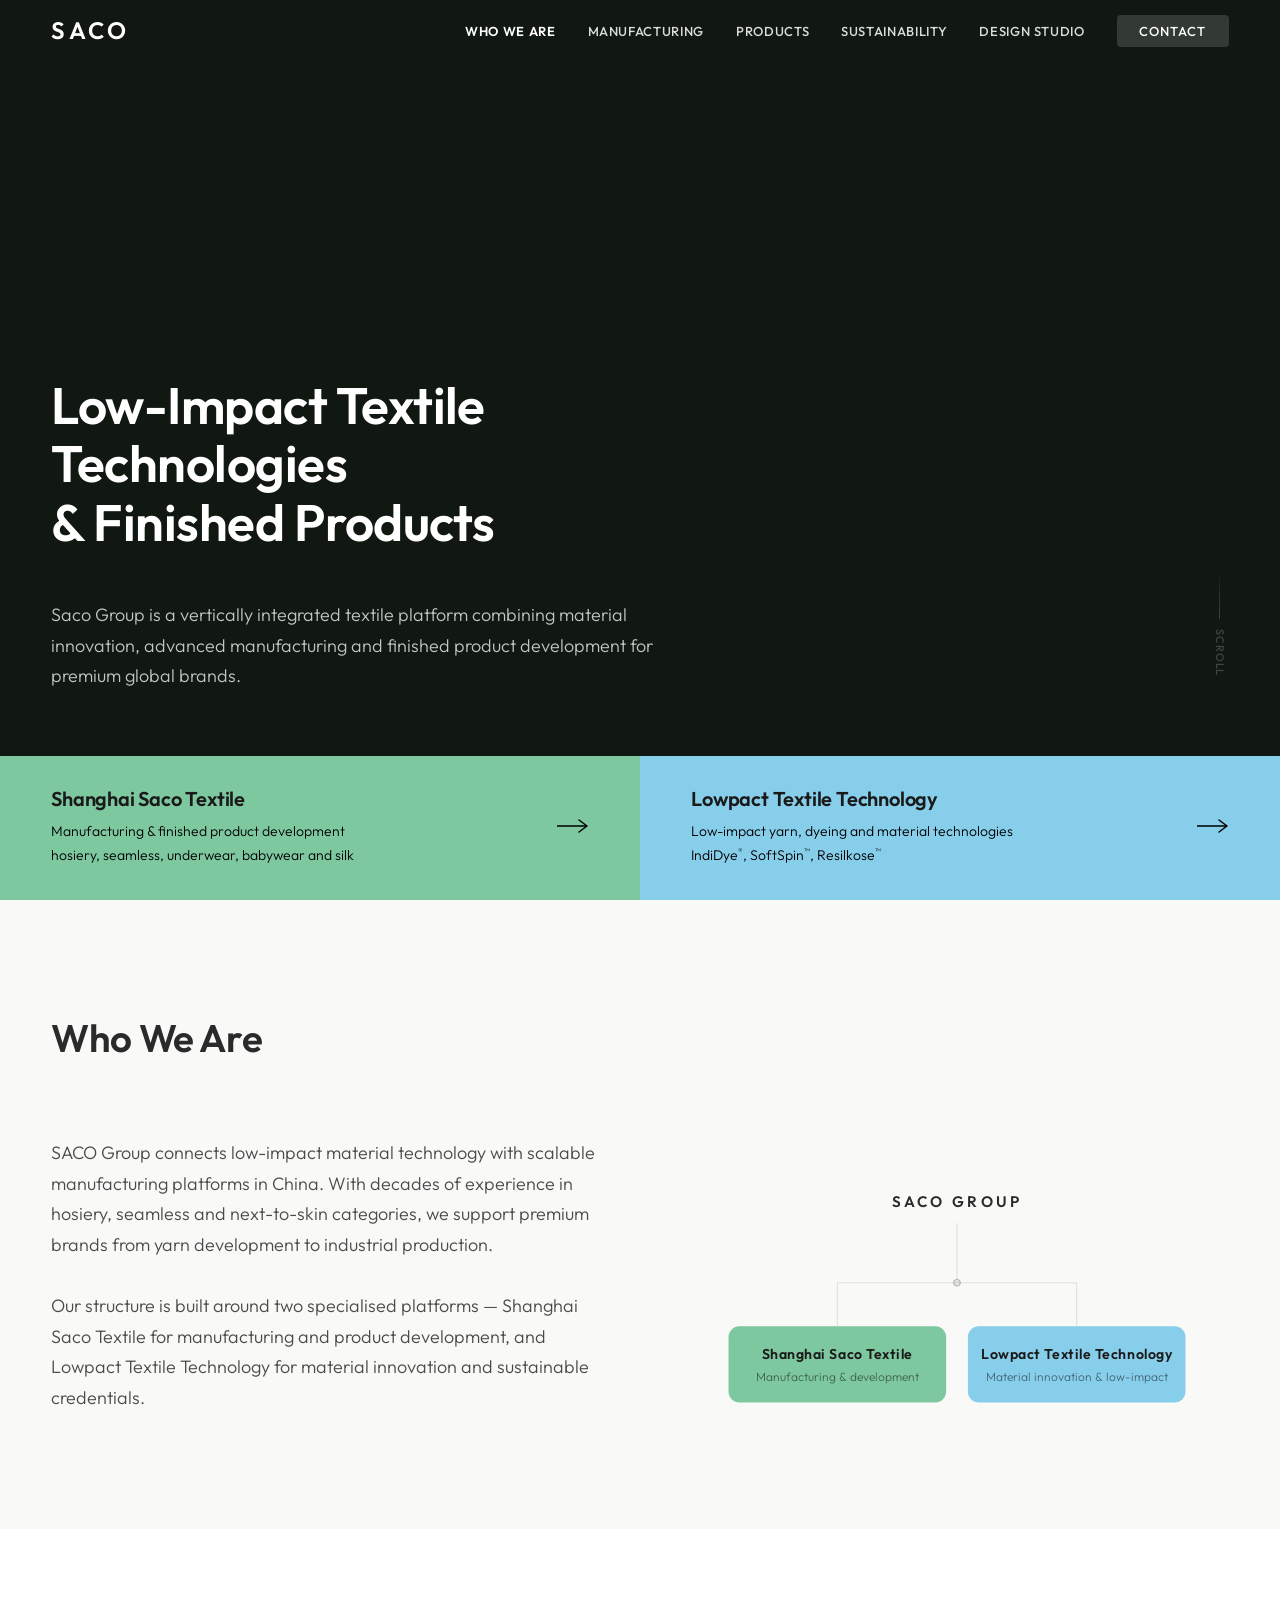
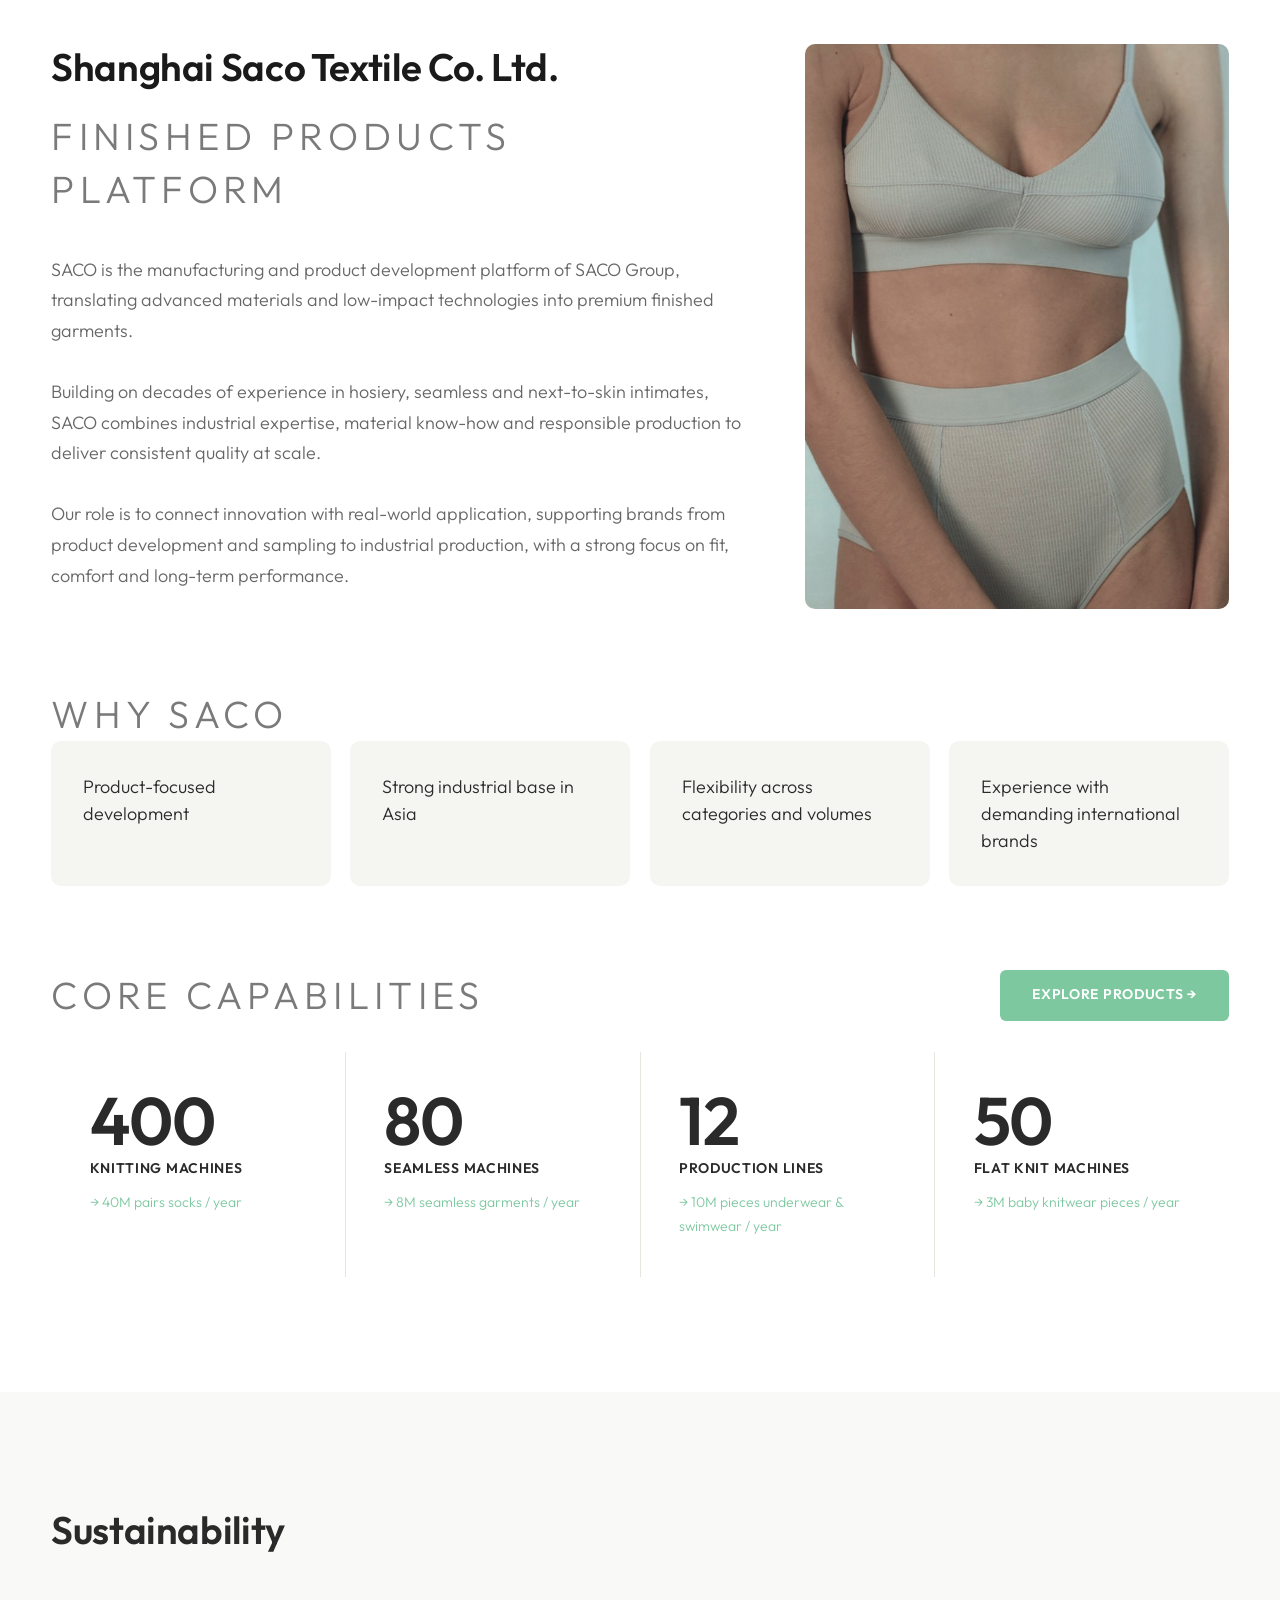
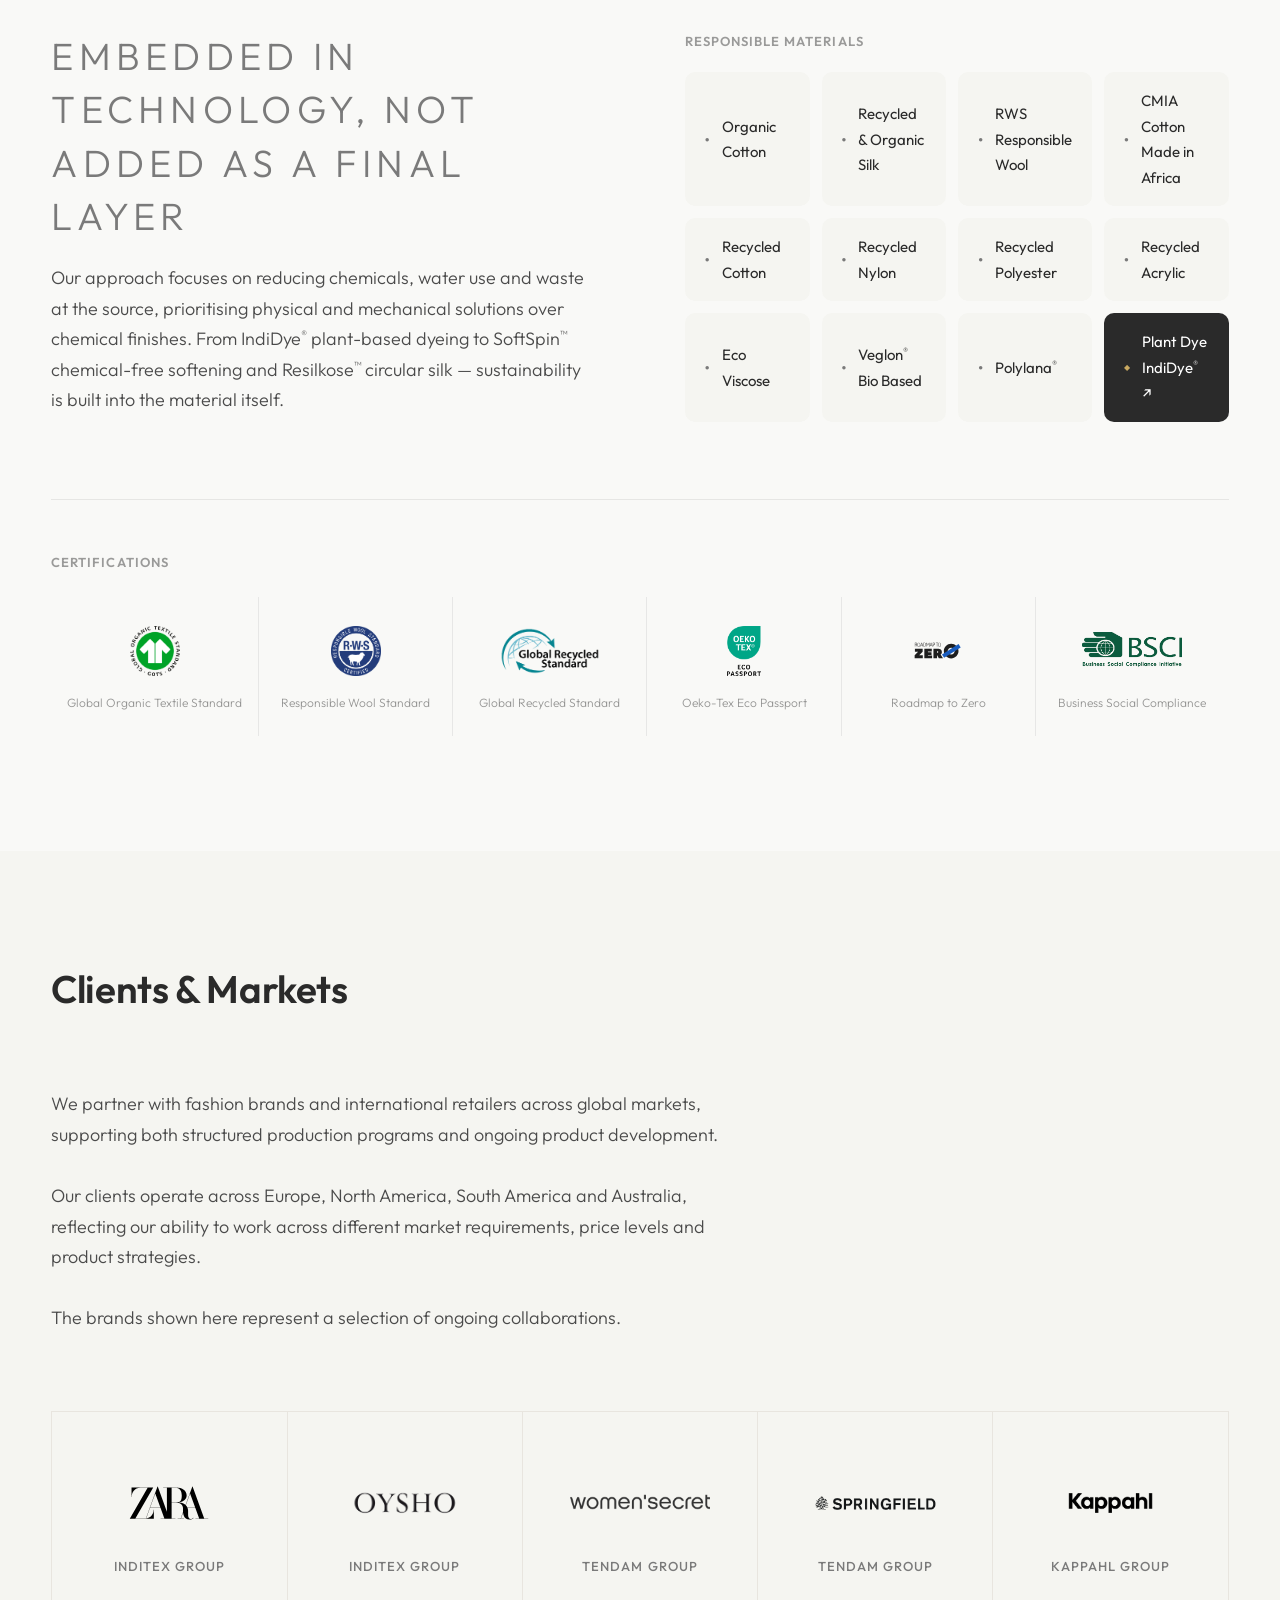
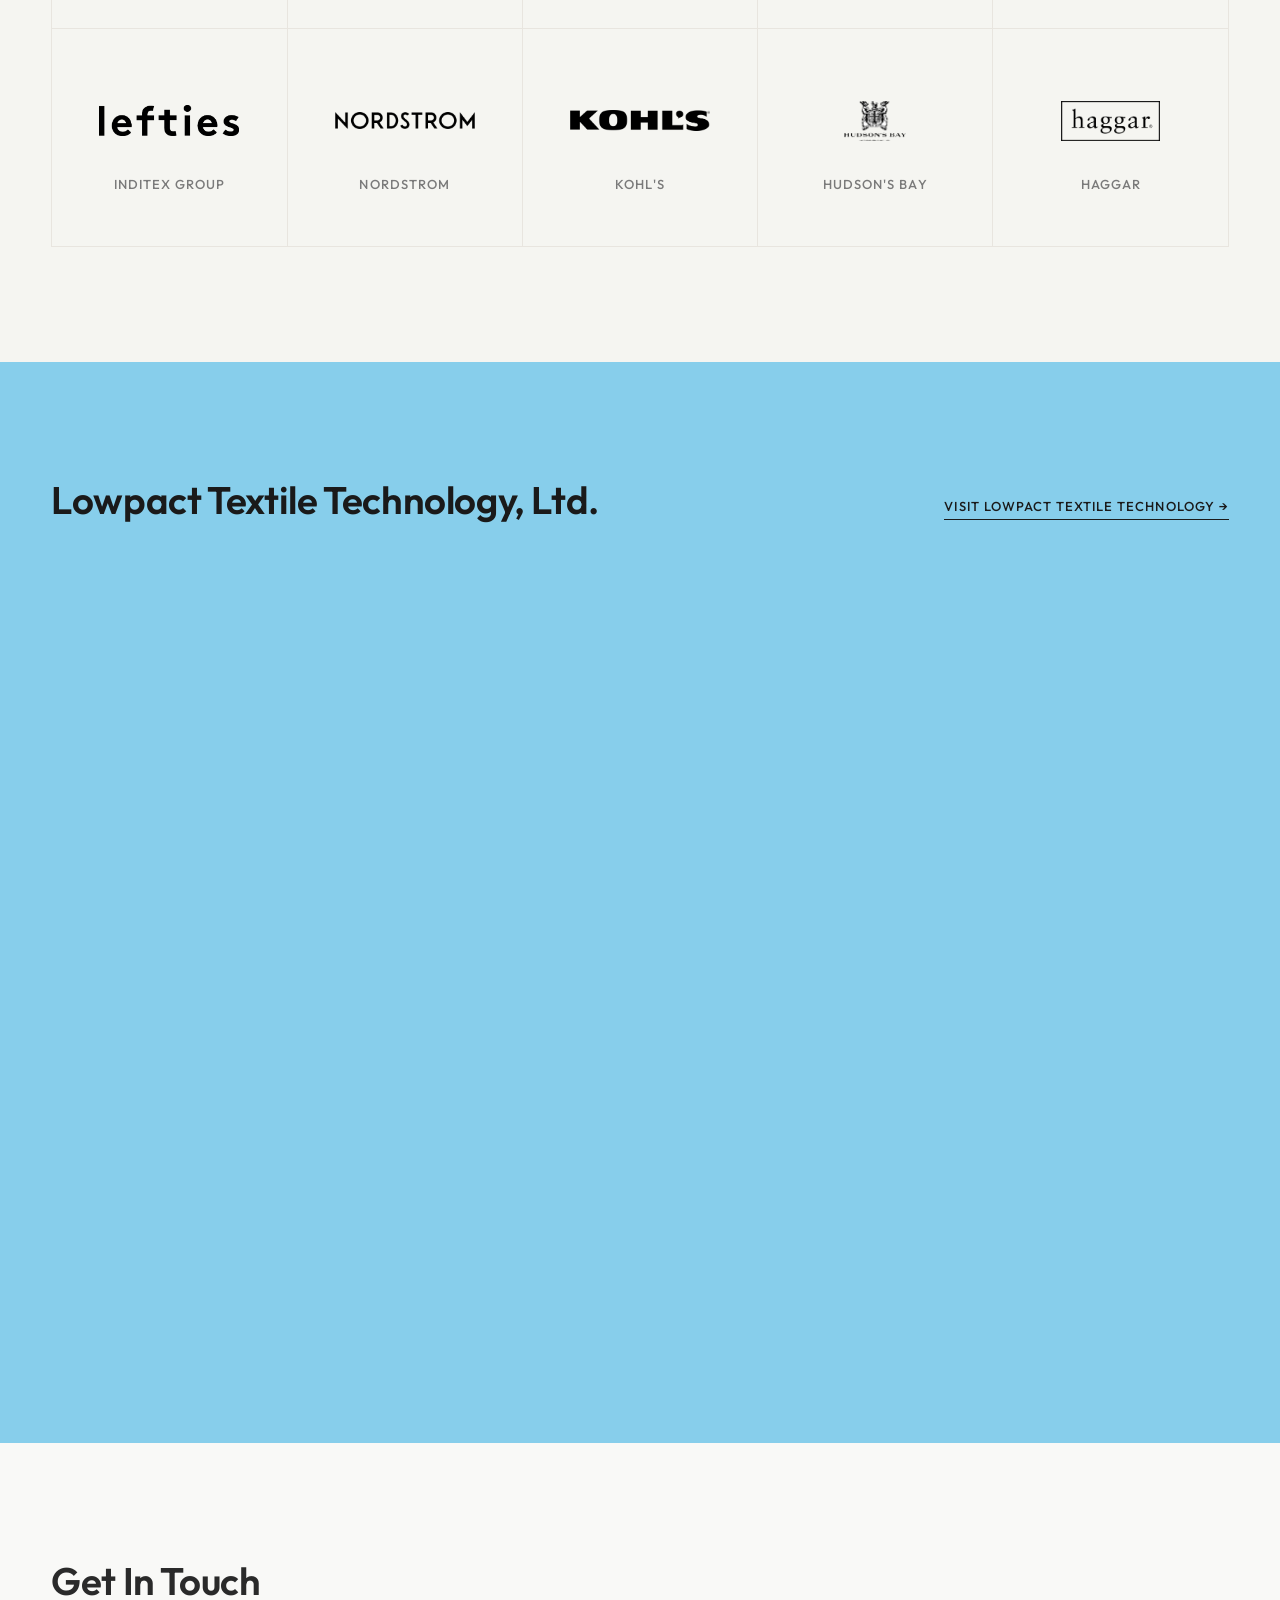
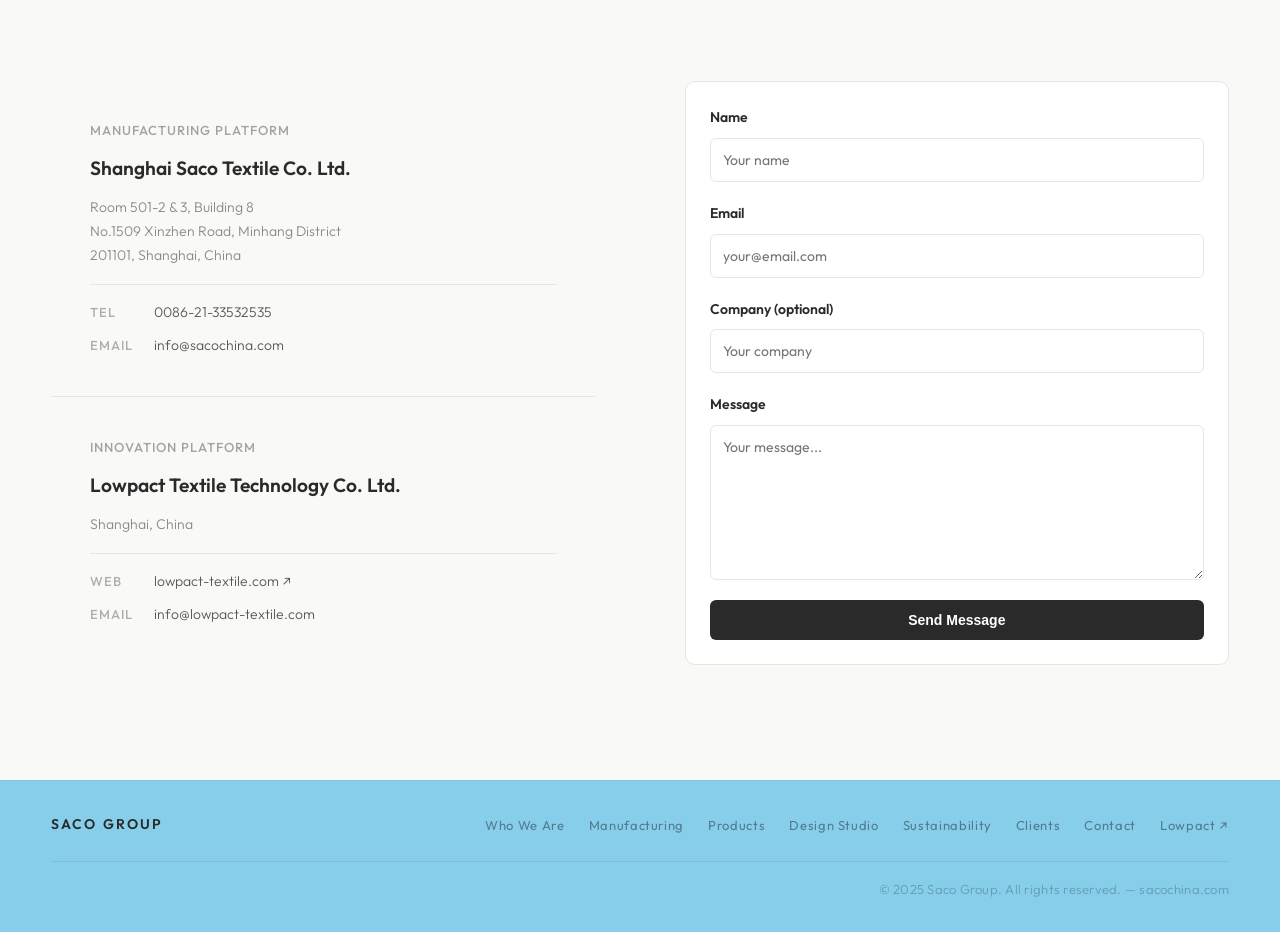
==== index.html @ 7b672ff6 "IndiDye card links to indidye.com Co-Authored-By: Claude Opus 4.6 (1M context) <noreply@anthropic.co" ====
<!DOCTYPE html>
<html lang="en">
<head>
  <meta charset="UTF-8">
  <meta name="viewport" content="width=device-width, initial-scale=1.0">
  <title>Saco Group — Low-Impact Textile Technologies &amp; Finished Products</title>
  <meta name="description" content="Saco Group is a vertically integrated textile manufacturer in China specialising in sustainable hosiery, seamless, underwear, silk and babywear for premium global brands.">
  <meta name="robots" content="index, follow">
  <meta name="keywords" content="sustainable textiles, hosiery manufacturer China, seamless garments, IndiDye, SoftSpin, Resilkose, low-impact textiles, vertically integrated textile">

  <!-- Open Graph -->
  <meta property="og:title" content="Saco Group — Low-Impact Textile Technologies &amp; Finished Products">
  <meta property="og:description" content="Vertically integrated textile platform combining material innovation, advanced manufacturing and finished product development.">
  <meta property="og:type" content="website">
  <meta property="og:url" content="https://sacochina.com">

  <!-- Google Fonts: Outfit -->
  <link rel="preconnect" href="https://fonts.googleapis.com">
  <link rel="preconnect" href="https://fonts.gstatic.com" crossorigin>
  <link href="https://fonts.googleapis.com/css2?family=Outfit:wght@200;300;400;500;600;700&display=swap" rel="stylesheet">

  <link rel="stylesheet" href="style.css">

  <!-- Schema.org JSON-LD -->
  <script type="application/ld+json">
  {
    "@context": "https://schema.org",
    "@type": "Organization",
    "name": "Saco Group",
    "legalName": "Shanghai Saco Textile Co. Ltd.",
    "alternateName": ["Saco China", "Lowpact Textile Technology"],
    "url": "https://sacochina.com",
    "description": "Saco Group is a vertically integrated textile platform combining material innovation, advanced manufacturing and finished product development.",
    "foundingLocation": { "@type": "Place", "name": "Shanghai, China" },
    "address": {
      "@type": "PostalAddress",
      "streetAddress": "Room 501-2 & 3, Building 8, No.1509 Xinzhen Road, Minhang District",
      "addressLocality": "Shanghai",
      "postalCode": "201101",
      "addressCountry": "CN"
    },
    "contactPoint": {
      "@type": "ContactPoint",
      "telephone": "+86-21-33532535",
      "email": "info@sacochina.com",
      "contactType": "Business Inquiries",
      "availableLanguage": ["English", "Chinese"]
    },
    "sameAs": ["https://lowpact-textile.com"]
  }
  </script>
</head>
<body>

  <!-- ===== NAVIGATION ===== -->
  <nav class="nav" id="nav">
    <div class="nav__inner">
      <a href="#home" class="nav__logo">SACO</a>


      <ul class="nav__links" id="navLinks">
        <li><a href="#about"          class="nav__link">Who We Are</a></li>
        <li><a href="manufacturing.html" class="nav__link">Manufacturing</a></li>
        <li><a href="products.html"    class="nav__link">Products</a></li>
        <li><a href="#sustainability" class="nav__link">Sustainability</a></li>
        <li><a href="studio.html"     class="nav__link">Design Studio</a></li>
        <li><a href="#contact"        class="nav__link nav__link--cta">Contact</a></li>
      </ul>
    </div>
  </nav>

  <main>

    <!-- ===== HERO — #0a0a0a ===== -->
    <section class="hero s-dark" id="home">
      <div class="hero__video-wrap">
        <video class="hero__video" autoplay muted loop playsinline>
          <source src="Use_the_uploaded_image_as_the__Kling_30__32957.mp4" type="video/mp4">
        </video>
      </div>

      <div class="hero__inner">
<h1 class="hero__headline reveal reveal--delay-1">
          Low-Impact Textile Technologies<br>&amp; Finished Products
        </h1>
        <p class="hero__sub reveal reveal--delay-2">
          Saco Group is a vertically integrated textile platform combining
          material innovation, advanced manufacturing and finished product
          development for premium global brands.
        </p>
      </div>


      <!-- Platform gateway cards -->
      <div class="hero__cards reveal reveal--delay-4">
        <a href="#saco" class="hero__card hero__card--saco">
          <div class="hc__text">
            <span class="hc__name">Shanghai Saco Textile</span>
            <span class="hc__desc">Manufacturing &amp; finished product development<br>hosiery, seamless, underwear, babywear and silk</span>
          </div>
          <span class="hc__arrow">
            <svg width="32" height="16" viewBox="0 0 32 16" fill="none" aria-hidden="true"><path d="M0 8h28M22 2l8 6-8 6" stroke="#000000" stroke-width="1.5" stroke-linecap="round" stroke-linejoin="round"/></svg>
          </span>
        </a>
        <a href="#lowpact" class="hero__card hero__card--lowpact">
          <div class="hc__text">
            <span class="hc__name">Lowpact Textile Technology</span>
            <span class="hc__desc">Low-impact yarn, dyeing and material technologies<br>IndiDye<sup>®</sup>, SoftSpin<sup>™</sup>, Resilkose<sup>™</sup></span>
          </div>
          <span class="hc__arrow">
            <svg width="32" height="16" viewBox="0 0 32 16" fill="none" aria-hidden="true"><path d="M0 8h28M22 2l8 6-8 6" stroke="#000000" stroke-width="1.5" stroke-linecap="round" stroke-linejoin="round"/></svg>
          </span>
        </a>
      </div>

      <div class="hero__scroll" aria-hidden="true">
        <span class="hero__scroll-line"></span>
        <span class="hero__scroll-text">Scroll</span>
      </div>
    </section>


    <!-- ===== 01 — WHO WE ARE — #ffffff ===== -->
    <section class="section s-about s-light" id="about">
      <div class="container">
        <div class="about-grid">

          <!-- Left: text -->
          <div class="reveal">
            <div class="s-header">
              <h2 class="s-title">Who We Are</h2>
            </div>
            <p class="about-body">
              SACO Group connects low-impact material technology with scalable manufacturing platforms in China. With decades of experience in hosiery, seamless and next-to-skin categories, we support premium brands from yarn development to industrial production.
            </p>
            <br>
            <p class="about-body">
              Our structure is built around two specialised platforms — Shanghai Saco Textile for manufacturing and product development, and Lowpact Textile Technology for material innovation and sustainable credentials.
            </p>
          </div>

          <!-- Right: SVG diagram -->
          <div class="about-diagram" id="org-diagram">
            <svg viewBox="0 0 500 220" xmlns="http://www.w3.org/2000/svg" class="group-svg" aria-label="Saco Group structure diagram">

              <!-- SACO GROUP label -->
              <text x="250" y="30" text-anchor="middle" font-family="Outfit, sans-serif" font-size="14" font-weight="600" letter-spacing="3" fill="#2A2A2A" class="dia-el dia-step-1">SACO GROUP</text>

              <!-- Vertical line -->
              <line x1="250" y1="45" x2="250" y2="100" stroke="#2A2A2A" stroke-opacity="0.12" stroke-width="1" class="dia-line dia-vline dia-step-2"/>

              <!-- Junction dot -->
              <circle cx="250" cy="100" r="3" fill="#E8E5DF" stroke="#2A2A2A" stroke-opacity="0.2" stroke-width="1" class="dia-el dia-step-3"/>

              <!-- Horizontal line -->
              <line x1="140" y1="100" x2="360" y2="100" stroke="#2A2A2A" stroke-opacity="0.12" stroke-width="1" class="dia-line dia-hline dia-step-3"/>

              <!-- Left drop -->
              <line x1="140" y1="100" x2="140" y2="140" stroke="#2A2A2A" stroke-opacity="0.12" stroke-width="1" class="dia-line dia-vline dia-step-4"/>
              <!-- Right drop -->
              <line x1="360" y1="100" x2="360" y2="140" stroke="#2A2A2A" stroke-opacity="0.12" stroke-width="1" class="dia-line dia-vline dia-step-4"/>

              <!-- Shanghai Saco — LEFT, green -->
              <rect x="40" y="140" width="200" height="70" rx="10" fill="#7EC8A0" class="dia-el dia-step-5"/>
              <text x="140" y="170" text-anchor="middle" font-family="Outfit, sans-serif" font-size="13" font-weight="600" letter-spacing="0.5" fill="#1a1a1a" class="dia-el dia-step-5">Shanghai Saco Textile</text>
              <text x="140" y="190" text-anchor="middle" font-family="Outfit, sans-serif" font-size="11" font-weight="300" fill="rgba(0,0,0,0.5)" class="dia-el dia-step-5">Manufacturing &amp; development</text>

              <!-- Lowpact — RIGHT, blue -->
              <rect x="260" y="140" width="200" height="70" rx="10" fill="#87CEEB" class="dia-el dia-step-5"/>
              <text x="360" y="170" text-anchor="middle" font-family="Outfit, sans-serif" font-size="13" font-weight="600" letter-spacing="0.5" fill="#1a1a1a" class="dia-el dia-step-5">Lowpact Textile Technology</text>
              <text x="360" y="190" text-anchor="middle" font-family="Outfit, sans-serif" font-size="11" font-weight="300" fill="rgba(0,0,0,0.5)" class="dia-el dia-step-5">Material innovation &amp; low-impact</text>

              <!-- Pulse -->
              <circle cx="250" cy="100" r="3" fill="none" stroke="#2A2A2A" stroke-opacity="0.1" stroke-width="1" class="dia-pulse dia-step-6"/>
            </svg>
          </div>

        </div>
      </div>
    </section>


    <!-- ===== 02 — SHANGHAI SACO TEXTILE ===== -->
    <section class="section s-saco s-light" id="saco">
      <div class="container">

        <div class="platform-intro-grid reveal">
          <div class="platform-intro">
            <h2 class="s-title" style="margin-bottom: 0.5rem;">Shanghai Saco Textile Co. Ltd.</h2>
            <p class="s-subtitle" style="margin-bottom: clamp(1.5rem, 3vw, 2.5rem);">Finished Products Platform</p>
            <p>SACO is the manufacturing and product development platform of SACO Group, translating advanced materials and low-impact technologies into premium finished garments.</p>
            <br>
            <p>Building on decades of experience in hosiery, seamless and next-to-skin intimates, SACO combines industrial expertise, material know-how and responsible production to deliver consistent quality at scale.</p>
            <br>
            <p>Our role is to connect innovation with real-world application, supporting brands from product development and sampling to industrial production, with a strong focus on fit, comfort and long-term performance.</p>
          </div>
          <div class="platform-intro__img">
            <img src="images/swimwear/imagen-lenceria.jpg?v=2" alt="Finished products — lingerie" loading="lazy">
          </div>
        </div>

        <h3 class="s-subtitle reveal reveal--delay-2">Why Saco</h3>
        <div class="why-banner reveal reveal--delay-2">
          <span class="why-banner__item">Product-focused development</span>
          <span class="why-banner__item">Strong industrial base in Asia</span>
          <span class="why-banner__item">Flexibility across categories and volumes</span>
          <span class="why-banner__item">Experience with demanding international brands</span>
        </div>

        <div class="capabilities reveal">
          <div class="capabilities__header">
            <h3 class="capabilities__heading">Core Capabilities</h3>
            <a href="products.html" class="capabilities__btn">Explore Products →</a>
          </div>
        </div>

        <div class="saco-stats reveal">
          <div class="saco-stat">
            <span class="saco-stat__n">400</span>
            <span class="saco-stat__label">Knitting Machines</span>
            <span class="saco-stat__sub">→ 40M pairs socks / year</span>
          </div>
          <div class="saco-stat">
            <span class="saco-stat__n">80</span>
            <span class="saco-stat__label">Seamless Machines</span>
            <span class="saco-stat__sub">→ 8M seamless garments / year</span>
          </div>
          <div class="saco-stat">
            <span class="saco-stat__n">12</span>
            <span class="saco-stat__label">Production Lines</span>
            <span class="saco-stat__sub">→ 10M pieces underwear &amp; swimwear / year</span>
          </div>
          <div class="saco-stat">
            <span class="saco-stat__n">50</span>
            <span class="saco-stat__label">Flat Knit Machines</span>
            <span class="saco-stat__sub">→ 3M baby knitwear pieces / year</span>
          </div>
        </div>

      </div>
    </section>


    <!-- ===== 05 — SUSTAINABILITY — #3d6b3d ===== -->
    <section class="section s-sustain s-light" id="sustainability">
      <div class="container">

        <div class="s-header reveal">
          <h2 class="s-title">Sustainability</h2>
        </div>

        <div class="sustain-grid">
          <div class="reveal reveal--delay-1">
            <p class="sustain-lead">
              Embedded in technology, not added as a final layer
            </p>
            <p class="sustain-body">
              Our approach focuses on reducing chemicals, water use and waste at the source, prioritising physical and mechanical solutions over chemical finishes. From IndiDye<sup>®</sup> plant-based dyeing to SoftSpin<sup>™</sup> chemical-free softening and Resilkose<sup>™</sup> circular silk — sustainability is built into the material itself.
            </p>
          </div>

          <div>
            <div class="sustain-materials__title reveal reveal--delay-2">Responsible Materials</div>
            <div class="mat-grid" id="mat-grid">
              <div class="mat-card"><span class="mat-card__icon">●</span><span class="mat-card__name">Organic Cotton</span></div>
              <div class="mat-card"><span class="mat-card__icon">●</span><span class="mat-card__name">Recycled &amp; Organic Silk</span></div>
              <div class="mat-card"><span class="mat-card__icon">●</span><span class="mat-card__name">RWS Responsible Wool</span></div>
              <div class="mat-card"><span class="mat-card__icon">●</span><span class="mat-card__name">CMIA Cotton Made in Africa</span></div>
              <div class="mat-card"><span class="mat-card__icon">●</span><span class="mat-card__name">Recycled Cotton</span></div>
              <div class="mat-card"><span class="mat-card__icon">●</span><span class="mat-card__name">Recycled Nylon</span></div>
              <div class="mat-card"><span class="mat-card__icon">●</span><span class="mat-card__name">Recycled Polyester</span></div>
              <div class="mat-card"><span class="mat-card__icon">●</span><span class="mat-card__name">Recycled Acrylic</span></div>
              <div class="mat-card"><span class="mat-card__icon">●</span><span class="mat-card__name">Eco Viscose</span></div>
              <div class="mat-card"><span class="mat-card__icon">●</span><span class="mat-card__name">Veglon<sup>®</sup> Bio Based</span></div>
              <div class="mat-card"><span class="mat-card__icon">●</span><span class="mat-card__name">Polylana<sup>®</sup></span></div>
              <a href="https://www.indidye.com/" target="_blank" rel="noopener noreferrer" class="mat-card mat-card--highlight"><span class="mat-card__icon">◆</span><span class="mat-card__name">Plant Dye IndiDye<sup>®</sup> ↗</span></a>
            </div>
          </div>
        </div>

        <div class="certs-block reveal">
          <p class="certs-block__label">Certifications</p>
          <div class="certs-grid">
            <div class="cert-item">
              <img src="images/logos/gots-vector-logo.png" alt="GOTS" class="cert-item__logo">
              <div class="cert-item__name">Global Organic Textile Standard</div>
            </div>
            <div class="cert-item">
              <img src="images/logos/responsible-wool-standard-rws-logo-vector.png" alt="RWS" class="cert-item__logo">
              <div class="cert-item__name">Responsible Wool Standard</div>
            </div>
            <div class="cert-item">
              <img src="images/logos/grs-logo.png" alt="GRS" class="cert-item__logo">
              <div class="cert-item__name">Global Recycled Standard</div>
            </div>
            <div class="cert-item">
              <img src="images/logos/oeko-tex-logo-passport.png" alt="Oeko-Tex" class="cert-item__logo">
              <div class="cert-item__name">Oeko-Tex Eco Passport</div>
            </div>
            <div class="cert-item">
              <img src="images/logos/roadmap-to-zero-logo-vector.svg" alt="Roadmap to Zero" class="cert-item__logo">
              <div class="cert-item__name">Roadmap to Zero</div>
            </div>
            <div class="cert-item">
              <img src="images/logos/BSCI.png" alt="BSCI" class="cert-item__logo">
              <div class="cert-item__name">Business Social Compliance</div>
            </div>
          </div>
        </div>

      </div>
    </section>




    <!-- ===== 07 — CLIENTS & MARKETS — #ffffff ===== -->
    <section class="section s-clients s-light" id="clients">
      <div class="container">

        <div class="s-header reveal">
          <h2 class="s-title">Clients &amp; Markets</h2>
        </div>

        <div class="clients-intro reveal reveal--delay-1">
          <p>We partner with fashion brands and international retailers across global markets, supporting both structured production programs and ongoing product development.</p>
          <br>
          <p>Our clients operate across Europe, North America, South America and Australia, reflecting our ability to work across different market requirements, price levels and product strategies.</p>
          <br>
          <p>The brands shown here represent a selection of ongoing collaborations.</p>
        </div>

        <div class="clients-grid reveal reveal--delay-2">
          <div class="client-logo-item">
            <img src="images/logos/Zara_(retailer)-Logo.wine.svg" alt="Zara" class="client-logo-img" style="max-height: 68px;">
            <span class="client-logo-group">Inditex Group</span>
          </div>
          <div class="client-logo-item">
            <img src="images/logos/oysho-logo.png" alt="Oysho" class="client-logo-img" style="max-height: 28px;">
            <span class="client-logo-group">Inditex Group</span>
          </div>
          <div class="client-logo-item">
            <img src="images/logos/women-secret-logo.png" alt="Women's Secret" class="client-logo-img">
            <span class="client-logo-group">Tendam Group</span>
          </div>
          <div class="client-logo-item">
            <img src="images/logos/springfield-logo.png" alt="Springfield" class="client-logo-img">
            <span class="client-logo-group">Tendam Group</span>
          </div>
          <div class="client-logo-item">
            <img src="images/logos/Kappahl-Logo.png" alt="Kappahl" class="client-logo-img" style="max-height: 48px;">
            <span class="client-logo-group">Kappahl Group</span>
          </div>
          <div class="client-logo-item">
            <img src="images/logos/lefties-logo.png" alt="Lefties" class="client-logo-img">
            <span class="client-logo-group">Inditex Group</span>
          </div>
          <div class="client-logo-item">
            <img src="images/logos/nordstrom-logo.png" alt="Nordstrom" class="client-logo-img">
            <span class="client-logo-group">Nordstrom</span>
          </div>
          <div class="client-logo-item">
            <img src="images/logos/kohls-logo.png" alt="Kohl's" class="client-logo-img">
            <span class="client-logo-group">Kohl's</span>
          </div>
          <div class="client-logo-item">
            <img src="images/logos/hudsons-bay-seeklogo.png" alt="Hudson's Bay" class="client-logo-img">
            <span class="client-logo-group">Hudson's Bay</span>
          </div>
          <div class="client-logo-item">
            <img src="images/logos/haggar-seeklogo.png" alt="Haggar" class="client-logo-img">
            <span class="client-logo-group">Haggar</span>
          </div>
        </div>

      </div>
    </section>


    <!-- ===== LOWPACT TEXTILE TECHNOLOGY ===== -->
    <section class="section s-lowpact s-dark" id="lowpact">
      <div class="container">

        <div class="s-header s-header--with-link reveal">
          <div class="s-header__left">
            <h2 class="s-title">Lowpact Textile Technology, Ltd.</h2>
          </div>
          <a href="https://lowpact-textile.com" target="_blank" rel="noopener noreferrer" class="editorial-link">Visit Lowpact Textile Technology →</a>
        </div>

        <p class="platform-intro reveal reveal--delay-1">
          The innovation engine of Saco Group. Lowpact Textile Technology develops low-impact yarn, dyeing and material technologies that underpin our sustainable credentials — and those of the premium brands we supply.
        </p>

        <div class="tech-cards reveal reveal--delay-2">
          <div class="tech-card">
            <h3 class="tech-card__name">IndiDye<sup>®</sup></h3>
            <p class="tech-card__desc">High-performance natural plant dyes with low environmental impact. A closed-loop dyeing process that eliminates synthetic colorants without compromising colour fastness or vibrancy.</p>
          </div>
          <div class="tech-card">
            <h3 class="tech-card__name">SoftSpin<sup>™</sup></h3>
            <p class="tech-card__desc">Patented spinning technology delivering premium softness without chemical softeners. Produces yarns with exceptional hand-feel that maintain their properties through repeated washing.</p>
          </div>
          <div class="tech-card">
            <h3 class="tech-card__name">Resilkose<sup>™</sup></h3>
            <p class="tech-card__desc">GRS-certified recycled and organic silk for circular premium textiles. Maintains the luxurious qualities of silk while significantly reducing the environmental footprint of silk production.</p>
          </div>
        </div>

        <div class="lowpact-certs reveal reveal--delay-3">
          <p class="lowpact-certs__label">Certifications &amp; Standards</p>
          <div class="lowpact-certs__logos">
            <img src="images/logos/roadmap-to-zero-logo-vector.svg" alt="Roadmap to Zero" class="lowpact-cert-logo">
            <img src="images/logos/textile-exchange-logo.png" alt="Textile Exchange" class="lowpact-cert-logo">
            <img src="images/logos/oeko-tex-logo-passport.png" alt="Oeko-Tex Eco Passport" class="lowpact-cert-logo">
            <img src="images/logos/responsible-wool-standard-rws-logo-vector.png" alt="RWS" class="lowpact-cert-logo">
            <img src="images/logos/grs-logo.png" alt="Global Recycled Standard" class="lowpact-cert-logo">
          </div>
        </div>

      </div>
    </section>


    <!-- ===== 08 — CONTACT ===== -->
    <section class="section s-contact s-light" id="contact">
      <div class="container">

        <div class="s-header reveal">
          <h2 class="s-title">Get In Touch</h2>
        </div>

        <div class="contact-layout reveal reveal--delay-1">
          <!-- Left: info cards -->
          <div class="contact-cards-stack">
            <div class="contact-card">
              <div class="contact-card__platform">Manufacturing Platform</div>
              <h3 class="contact-card__name">Shanghai Saco Textile Co. Ltd.</h3>
              <address class="contact-card__address">
                Room 501-2 &amp; 3, Building 8<br>
                No.1509 Xinzhen Road, Minhang District<br>
                201101, Shanghai, China
              </address>
              <div class="contact-card__details">
                <a href="tel:+862133532535" class="contact-link">
                  <span class="contact-link__label">Tel</span>
                  <span class="contact-link__value">0086-21-33532535</span>
                </a>
                <a href="mailto:info@sacochina.com" class="contact-link">
                  <span class="contact-link__label">Email</span>
                  <span class="contact-link__value">info@sacochina.com</span>
                </a>
              </div>
            </div>
            <div class="contact-card">
              <div class="contact-card__platform">Innovation Platform</div>
              <h3 class="contact-card__name">Lowpact Textile Technology Co. Ltd.</h3>
              <address class="contact-card__address">
                Shanghai, China
              </address>
              <div class="contact-card__details">
                <a href="https://lowpact-textile.com" target="_blank" rel="noopener noreferrer" class="contact-link">
                  <span class="contact-link__label">Web</span>
                  <span class="contact-link__value">lowpact-textile.com ↗</span>
                </a>
                <a href="mailto:info@lowpact-textile.com" class="contact-link">
                  <span class="contact-link__label">Email</span>
                  <span class="contact-link__value">info@lowpact-textile.com</span>
                </a>
              </div>
            </div>
          </div>

          <!-- Right: contact form -->
          <form id="contact-form" action="https://formspree.io/f/maqlakqp" method="POST" style="padding: 24px; background: white; border-radius: 10px; border: 1px solid var(--c-border); display: flex; flex-direction: column; height: 100%;">
            <input type="hidden" name="_subject" value="New inquiry from sacochina.com">
            <input type="hidden" name="_template" value="table">
            <div style="margin-bottom: 20px;">
              <label style="display: block; font-weight: 600; color: var(--c-text); margin-bottom: 8px; font-size: 14px;">Name</label>
              <input type="text" name="name" required style="width: 100%; padding: 12px; border: 1px solid var(--c-border); border-radius: 6px; font-family: var(--font-body); font-size: 14px;" placeholder="Your name">
            </div>
            <div style="margin-bottom: 20px;">
              <label style="display: block; font-weight: 600; color: var(--c-text); margin-bottom: 8px; font-size: 14px;">Email</label>
              <input type="email" name="_replyto" required style="width: 100%; padding: 12px; border: 1px solid var(--c-border); border-radius: 6px; font-family: var(--font-body); font-size: 14px;" placeholder="your@email.com">
            </div>
            <div style="margin-bottom: 20px;">
              <label style="display: block; font-weight: 600; color: var(--c-text); margin-bottom: 8px; font-size: 14px;">Company (optional)</label>
              <input type="text" name="company" style="width: 100%; padding: 12px; border: 1px solid var(--c-border); border-radius: 6px; font-family: var(--font-body); font-size: 14px;" placeholder="Your company">
            </div>
            <div style="margin-bottom: 20px; flex: 1; display: flex; flex-direction: column;">
              <label style="display: block; font-weight: 600; color: var(--c-text); margin-bottom: 8px; font-size: 14px;">Message</label>
              <textarea name="message" required style="width: 100%; padding: 12px; border: 1px solid var(--c-border); border-radius: 6px; font-family: var(--font-body); font-size: 14px; resize: vertical; flex: 1; min-height: 120px;" placeholder="Your message..."></textarea>
            </div>
            <button type="submit" id="form-btn" style="width: 100%; padding: 12px; background: var(--c-text); color: white; border: none; border-radius: 6px; font-weight: 600; font-size: 14px; cursor: pointer; transition: all 0.3s;">Send Message</button>
            <div id="form-success" style="display: none;"></div>
          </form>
        </div>

      </div>
    </section>

    <script>
    var form = document.getElementById('contact-form');
    form.addEventListener('submit', function(e) {
      e.preventDefault();
      var btn = document.getElementById('form-btn');
      var nameVal = form.querySelector('[name="name"]').value;
      btn.textContent = 'Sending...';
      btn.disabled = true;
      fetch(form.action, { method: 'POST', body: new FormData(form), headers: { 'Accept': 'application/json' } })
        .then(function(r) {
          if (r.ok) {
            btn.style.display = 'none';
            var summary = document.getElementById('form-success');
            summary.style.display = 'block';
            summary.innerHTML = '<div style="text-align:center;padding:24px 0 16px;">'
              + '<p style="font-size:18px;font-weight:600;color:var(--c-text);margin-bottom:8px;">Message sent</p>'
              + '<p style="font-size:14px;color:var(--c-text-sec);margin-bottom:24px;">Thank you, ' + nameVal + '. We will get back to you shortly.</p>'
              + '</div>';
            form.reset();
          } else {
            btn.textContent = 'Error. Try again.';
            btn.disabled = false;
          }
        })
        .catch(function() {
          btn.textContent = 'Error. Try again.';
          btn.disabled = false;
        });
    });
    </script>

  </main>


  <!-- ===== FOOTER ===== -->
  <footer class="footer">
    <div class="container footer__inner">
      <div class="footer__logo">SACO GROUP</div>
      <nav class="footer__nav" aria-label="Footer navigation">
        <a href="#about">Who We Are</a>
        <a href="manufacturing.html">Manufacturing</a>
        <a href="products.html">Products</a>
        <a href="studio.html">Design Studio</a>
        <a href="#sustainability">Sustainability</a>

        <a href="#clients">Clients</a>
        <a href="#contact">Contact</a>
        <a href="https://lowpact-textile.com" target="_blank" rel="noopener noreferrer">Lowpact ↗</a>
      </nav>
      <p class="footer__copy">&copy; 2025 Saco Group. All rights reserved. — sacochina.com</p>
    </div>
  </footer>

  <!-- ===== FULL-SCREEN MENU OVERLAY ===== -->
  <div class="menu-overlay" id="menuOverlay" aria-hidden="true" role="dialog" aria-label="Site navigation">
    <button class="menu-overlay__close" id="menuClose" aria-label="Close menu">
      <span></span><span></span>
    </button>
    <div class="menu-overlay__inner">
      <nav class="menu-overlay__nav" aria-label="Main navigation">
        <a href="#about"          class="menu-overlay__link" data-num="01">Who We Are</a>
        <a href="manufacturing.html" class="menu-overlay__link" data-num="02">Manufacturing</a>
        <a href="products.html"    class="menu-overlay__link" data-num="03">Products</a>
        <a href="studio.html"     class="menu-overlay__link" data-num="04">Design Studio</a>
        <a href="#sustainability" class="menu-overlay__link" data-num="05">Sustainability</a>
        <a href="#clients"        class="menu-overlay__link" data-num="06">Clients &amp; Markets</a>
      </nav>
      <div class="menu-overlay__footer">
        <a href="#contact" class="menu-overlay__cta">
          Contact
          <svg width="24" height="24" viewBox="0 0 20 20" fill="none" aria-hidden="true"><path d="M4 10h12M12 5l5 5-5 5" stroke="currentColor" stroke-width="1.5" stroke-linecap="round" stroke-linejoin="round"/></svg>
        </a>
        <div class="menu-overlay__secondary">
          <a href="https://lowpact-textile.com" target="_blank" rel="noopener noreferrer">Lowpact Textile Technology ↗</a>
          <a href="mailto:info@sacochina.com">info@sacochina.com</a>
          <a href="tel:+862133532535">+86 21 33532535</a>
        </div>
      </div>
    </div>
  </div>

  <script src="main.js"></script>
</body>
</html>
---- style.css ----
@import url('https://fonts.googleapis.com/css2?family=Outfit:wght@200;300;400;500;600;700&display=swap');

/* ============================================================
   SACO GROUP — style.css
   Reference: fashioncomfort.com visual language
   Font: Outfit 200-700 (single font family throughout)
   System: luxury minimalism, cream/dark-green palette
   ============================================================ */

/* ---- RESET ---- */
*, *::before, *::after { box-sizing: border-box; margin: 0; padding: 0; }
html { scroll-behavior: smooth; -webkit-text-size-adjust: 100%; }
body {
  font-family: var(--font-body);
  font-size: 18px;
  font-weight: 300;
  line-height: 1.7;
  color: var(--c-text);
  overflow-x: hidden;
  -webkit-font-smoothing: antialiased;
  -moz-osx-font-smoothing: grayscale;
  background: var(--c-cream);
}
img { display: block; max-width: 100%; height: auto; }
a { color: inherit; text-decoration: none; }
ul { list-style: none; }
address { font-style: normal; }
sup { font-size: 0.6em; vertical-align: super; }

/* ---- TOKENS ---- */
:root {
  /* Core palette */
  --c-cream:    #F9F9F7;
  --c-stone:    #F5F5F1;
  --c-sand:     #E8DFD5;
  --c-dark:     #1D2B1F;
  --c-charcoal: #2C3E2F;
  --c-text:     #2A2A2A;
  --c-text-sec: #4A4A4A;
  --c-text-mut: #7A7A7A;
  --c-border:   #E8E5DF;
  --c-gold:     #C9A961;

  /* Accent — kept from original */
  --c-green:    #7EC8A0;
  --c-blue:     #87CEEB;

  /* Section backgrounds */
  --c-hero:     #1D2B1F;
  --c-about:    var(--c-cream);
  --c-saco:     var(--c-green);
  --c-lowpact:  var(--c-blue);
  --c-products: #ffffff;
  --c-sustain:  var(--c-cream);
  --c-factory:  var(--c-dark);
  --c-clients:  var(--c-stone);
  --c-contact:  var(--c-cream);

  /* Typography — Outfit only */
  --font-display: 'Outfit', sans-serif;
  --font-body:    'Outfit', sans-serif;
  --font-mono:    'Outfit', sans-serif;

  /* Layout */
  --nav-h:    60px;
  --gutter:   clamp(1.5rem, 4vw, 4rem);
  --max-w:    1380px;
  --sec-pad:  clamp(4rem, 9vw, 9rem);

  /* Type scale — fashioncomfort.com hierarchy */
  --t-num:    13px;
  --t-label:  13px;
  --t-sm:     14px;
  --t-base:   16px;
  --t-lg:     18px;
  --t-xl:     20px;
  --t-2xl:    24px;
  --t-hero:   clamp(32px, 4vw, 52px);
  --t-hero-tag: clamp(24px, 3.2vw, 38px);
  --t-title:  clamp(28px, 3vw, 42px);
  --t-h3:     20px;
  --t-mid:    28px;
  --t-card:   20px;

  /* Transitions */
  --ease: cubic-bezier(0.16, 1, 0.3, 1);
  --fast: 150ms ease;
  --base: 300ms ease;
  --slow: 600ms var(--ease);
}

/* ---- LAYOUT UTIL ---- */
.container {
  width: 100%;
  max-width: var(--max-w);
  margin-inline: auto;
  padding-inline: var(--gutter);
}

/* ---- REVEAL ---- */
.reveal {
  opacity: 0;
  transform: translateY(36px);
  transition: opacity 0.9s var(--ease), transform 0.9s var(--ease);
}
.reveal--delay-1 { transition-delay: 0.10s; }
.reveal--delay-2 { transition-delay: 0.22s; }
.reveal--delay-3 { transition-delay: 0.34s; }
.reveal--delay-4 { transition-delay: 0.46s; }
.reveal.is-visible { opacity: 1; transform: translateY(0); }

/* ============================================================
   SHARED SECTION HEADER — number + big ALL CAPS title
   ============================================================ */
.s-header {
  margin-bottom: clamp(3rem, 6vw, 6rem);
}
.s-subtitle {
  font-family: var(--font-body);
  font-size: var(--t-hero-tag);
  font-weight: 300;
  letter-spacing: 0.14em;
  line-height: 1.4;
  text-transform: uppercase;
  color: var(--c-text-mut);
  margin-top: 1.25rem;
  margin-bottom: 0;
}

.s-header--with-link {
  display: flex;
  align-items: flex-end;
  justify-content: space-between;
  gap: 2rem;
}

.s-header__left {
  display: flex;
  flex-direction: column;
}

.editorial-link {
  font-family: var(--font-body);
  font-size: 13px;
  font-weight: 500;
  letter-spacing: 0.08em;
  text-transform: uppercase;
  text-decoration: none;
  border-bottom: 1px solid currentColor;
  padding-bottom: 2px;
  white-space: nowrap;
  align-self: flex-end;
  margin-bottom: 0.2rem;
  transition: opacity 0.2s ease;
}
.editorial-link:hover { opacity: 0.6; }

.s-num {
  font-family: var(--font-body);
  font-size: 13px;
  font-weight: 500;
  letter-spacing: 0.08em;
  text-transform: uppercase;
  opacity: 0.38;
  margin-bottom: 0.75rem;
  display: block;
}

.s-title {
  font-family: var(--font-display);
  font-size: var(--t-title);
  font-weight: 600;
  text-transform: none;
  letter-spacing: -0.01em;
  line-height: 1.2;
}

/* Light sections */
.s-light .s-num  { color: var(--c-text); }
.s-light .s-title { color: var(--c-text); }

/* Dark sections */
.s-dark .s-num  { color: #ffffff; }
.s-dark .s-title { color: #ffffff; }

/* Section base */
.section {
  padding-block: var(--sec-pad);
}

/* ============================================================
   NAVIGATION
   ============================================================ */
.nav {
  position: fixed;
  top: 0; left: 0; right: 0;
  z-index: 200;
  height: var(--nav-h);
  transition: background var(--base), transform 0.4s ease;
}
/* Unscrolled nav on hero: white text */
.nav:not(.nav--scrolled) .nav__logo { color: #ffffff; }
.nav:not(.nav--scrolled) .nav__link { color: rgba(255,255,255,0.85); }
.nav:not(.nav--scrolled) .nav__link:hover { color: #ffffff; opacity: 1; }
.nav:not(.nav--scrolled) .nav__link--cta { color: #ffffff; background: rgba(255,255,255,0.15); }
.nav:not(.nav--scrolled) .nav__link--cta:hover { background: rgba(255,255,255,0.25); }
.nav:not(.nav--scrolled) .nav__toggle span { background: #ffffff; }

/* Scrolled nav: dark grey background, dark text */
.nav.nav--scrolled { background: rgba(220,220,215,0.96); backdrop-filter: blur(10px); box-shadow: 0 1px 0 rgba(0,0,0,0.08); }
.nav.nav--always-dark { background: rgba(220,220,215,0.96); box-shadow: 0 1px 0 rgba(0,0,0,0.08); }
.nav.nav--always-dark .nav__logo { color: #ffffff; }
.nav.nav--always-dark .nav__link { color: #ffffff; }
.nav.nav--always-dark .nav__link:hover { color: #ffffff; opacity: 0.7; }
.nav.nav--always-dark .nav__toggle span { background: #ffffff; }

.nav__inner {
  height: 100%;
  max-width: var(--max-w);
  margin-inline: auto;
  padding-inline: var(--gutter);
  display: flex;
  align-items: center;
  justify-content: space-between;
}

.nav__logo {
  font-family: var(--font-body);
  font-size: calc(var(--t-sm) * 1.7);
  font-weight: 600;
  letter-spacing: 0.15em;
  text-transform: uppercase;
  color: var(--c-text);
  display: flex;
  align-items: baseline;
  gap: 0.45rem;
  transition: opacity var(--fast);
}
.nav__logo:hover { opacity: 0.6; }
.nav__logo-sub {
  font-weight: 300;
  font-size: 13px;
  letter-spacing: 0.08em;
  opacity: 0.45;
}

.nav__links {
  display: flex;
  align-items: center;
  gap: clamp(1rem, 2.5vw, 2.25rem);
}

.nav__link {
  font-family: var(--font-body);
  font-size: 13px;
  font-weight: 500;
  letter-spacing: 0.05em;
  text-transform: uppercase;
  color: var(--c-text);
  transition: color var(--fast);
}
.nav__link:hover { color: var(--c-text); opacity: 0.7; }

.nav__link--cta {
  color: #ffffff;
  background: var(--c-text);
  padding: 0.5rem 1.4rem;
  border-radius: 4px;
  letter-spacing: 0.08em;
  font-weight: 500;
  transition: background var(--fast), color var(--fast);
}
.nav__link--cta:hover { background: var(--c-text-sec); opacity: 1; }

/* Mobile toggle */
.nav__toggle {
  display: none;
  flex-direction: column;
  gap: 5px;
  width: 30px; height: 30px;
  background: none; border: none;
  cursor: pointer; padding: 4px;
}
.nav__toggle span {
  display: block; width: 22px; height: 1.5px;
  background: var(--c-text);
  transition: transform var(--base), opacity var(--base);
}
.nav__toggle.is-active span:first-child { transform: translateY(6.5px) rotate(45deg); }
.nav__toggle.is-active span:last-child  { transform: translateY(-6.5px) rotate(-45deg); }

/* ============================================================
   HERO — full-screen black, platform cards at bottom
   ============================================================ */
.hero {
  background: var(--c-hero);
  min-height: 100dvh;
  display: flex;
  flex-direction: column;
  position: relative;
  overflow: hidden;
}

/* Video background */
.hero__video-wrap {
  position: absolute; inset: 0; z-index: 0;
  overflow: hidden;
}
.hero__video-wrap::after {
  content: '';
  position: absolute; inset: 0;
  background: rgba(0,0,0,0.45);
  z-index: 1;
}
.hero__video {
  width: 100%; height: 100%;
  object-fit: cover;
  object-position: center;
}

.hero__inner {
  flex: 1;
  position: relative; z-index: 1;
  max-width: var(--max-w);
  width: 100%;
  margin-inline: auto;
  padding-inline: var(--gutter);
  padding-top: calc(var(--nav-h) + clamp(3rem, 7vw, 7rem));
  padding-bottom: clamp(2rem, 5vw, 4rem);
  display: flex;
  flex-direction: column;
  justify-content: flex-end;
}

.hero__tag {
  font-family: var(--font-body);
  font-size: var(--t-hero-tag);
  font-weight: 300;
  letter-spacing: 0.14em;
  text-transform: uppercase;
  color: rgba(255,255,255,0.3);
  margin-bottom: clamp(1.5rem, 3vw, 2.5rem);
}

.hero__headline {
  font-family: var(--font-display);
  font-size: var(--t-hero);
  font-weight: 600;
  text-transform: none;
  letter-spacing: -0.01em;
  line-height: 1.15;
  color: #ffffff;
  margin-bottom: clamp(1.5rem, 4vw, 3rem);
  max-width: 20ch;
}

.hero__sub {
  font-family: var(--font-body);
  font-size: 18px;
  font-weight: 300;
  color: rgba(255,255,255,0.75);
  max-width: 52ch;
  line-height: 1.7;
}

/* Trusted by strip */
.hero__clients {
  position: relative; z-index: 1;
  max-width: var(--max-w);
  width: 100%;
  margin-inline: auto;
  padding-inline: var(--gutter);
  padding-block: 1.25rem;
  border-top: 1px solid rgba(255,255,255,0.07);
  display: flex;
  align-items: center;
  gap: 1.25rem;
  flex-wrap: wrap;
}
.hero__clients-label {
  font-family: var(--font-body);
  font-size: var(--t-num);
  letter-spacing: 0.08em;
  text-transform: uppercase;
  color: rgba(255,255,255,0.22);
  white-space: nowrap;
}
.hero__clients-names {
  display: flex;
  align-items: center;
  gap: 1rem;
  flex-wrap: wrap;
}
.hero__clients-names span {
  font-family: var(--font-body);
  font-size: 13px;
  font-weight: 500;
  letter-spacing: 0.08em;
  text-transform: uppercase;
  color: rgba(255,255,255,0.35);
}
.hero__clients-names span.sep { opacity: 0.15; }

/* Platform cards at bottom of hero */
.hero__cards {
  display: grid;
  grid-template-columns: 1fr 1fr;
  position: relative; z-index: 1;
}

.hero__card {
  display: flex;
  flex-direction: row;
  align-items: center;
  justify-content: space-between;
  gap: 1.5rem;
  padding-block: clamp(1.4rem, 2.5vw, 2rem);
  padding-inline: max(var(--gutter), calc((100vw - var(--max-w)) / 2 + var(--gutter)));
  text-decoration: none;
  transition: filter var(--base);
  position: relative;
  overflow: hidden;
}

.hc__text {
  display: flex;
  flex-direction: column;
  gap: 0.4rem;
}
.hero__card::after {
  content: '';
  position: absolute; inset: 0;
  background: rgba(0,0,0,0);
  transition: background var(--base);
}
.hero__card:hover::after { background: rgba(0,0,0,0.12); }

.hero__card--saco    { background: var(--c-saco); }
.hero__card--lowpact { background: var(--c-lowpact); }

.hc__num {
  font-family: var(--font-body);
  font-size: 13px;
  font-weight: 500;
  letter-spacing: 0.08em;
  color: rgba(255,255,255,0.4);
}
.hc__name {
  font-family: var(--font-display);
  font-size: var(--t-card);
  font-weight: 600;
  text-transform: none;
  letter-spacing: -0.01em;
  line-height: 1.1;
  color: #ffffff;
}
.hc__desc {
  font-size: var(--t-sm);
  font-weight: 300;
  color: rgba(255,255,255,0.55);
  line-height: 1.7;
  margin-top: 0.25rem;
}
.hc__arrow {
  flex-shrink: 0;
  transition: transform var(--fast);
}
.hero__card:hover .hc__arrow { transform: translateX(6px); color: rgba(255,255,255,0.85); }

/* Scroll indicator */
.hero__scroll {
  position: absolute;
  bottom: clamp(7rem, 18vw, 14rem); /* above the cards */
  right: var(--gutter);
  z-index: 2;
  display: flex;
  flex-direction: column;
  align-items: center;
  gap: 0.6rem;
}
.hero__scroll-line {
  width: 1px; height: 50px;
  background: linear-gradient(to bottom, transparent, rgba(255,255,255,0.2));
  animation: scrollPulse 2.5s ease-in-out infinite;
}
.hero__scroll-text {
  font-family: var(--font-body);
  font-size: 11px;
  font-weight: 500;
  letter-spacing: 0.08em;
  text-transform: uppercase;
  color: rgba(255,255,255,0.2);
  writing-mode: vertical-lr;
}
@keyframes scrollPulse {
  0%, 100% { opacity: 0.2; }
  50%       { opacity: 0.7; }
}

/* ============================================================
   01 — WHO WE ARE (#ffffff)
   ============================================================ */
.s-about {
  background: var(--c-about);
}

/* About two-column layout */
.about-grid {
  display: grid;
  grid-template-columns: 1fr 1fr;
  gap: clamp(3rem, 7vw, 8rem);
  align-items: stretch;
}

.about-body {
  font-size: 18px;
  font-weight: 300;
  color: var(--c-text-sec);
  line-height: 1.7;
}

.about-diagram {
  display: flex;
  align-items: flex-end;
  justify-content: center;
  margin-top: auto;
  padding-top: 35px;
  overflow: visible;
}

.group-svg {
  width: 100%;
  height: auto;
  display: block;
}

/* Diagram animation — all hidden by default */
.dia-el { opacity: 0; transition: opacity 0.5s ease; }
.dia-line.dia-vline { stroke-dasharray: 80; stroke-dashoffset: 80; transition: stroke-dashoffset 0.7s ease; }
.dia-line.dia-hline { stroke-dasharray: 250; stroke-dashoffset: 250; transition: stroke-dashoffset 0.7s ease; }

/* Steps triggered when .is-animating is added */
.is-animating .dia-step-1 { opacity: 1; transition-delay: 0s; }
.is-animating .dia-step-2.dia-vline { stroke-dashoffset: 0; transition-delay: 0.3s; }
.is-animating .dia-step-3 { opacity: 1; transition-delay: 0.8s; }
.is-animating .dia-step-3.dia-hline { stroke-dashoffset: 0; transition-delay: 0.8s; }
.is-animating .dia-step-4.dia-vline { stroke-dashoffset: 0; transition-delay: 1.2s; }
.is-animating .dia-step-5 { opacity: 1; transition-delay: 1.5s; }
.is-animating .dia-step-6 { opacity: 1; transition-delay: 2s; }

/* Pulse */
.dia-pulse {
  opacity: 0;
  animation: none;
}
.is-animating .dia-pulse {
  opacity: 1;
  animation: diaPulse 3s ease-in-out infinite 2.2s;
}
@keyframes diaPulse {
  0%, 100% { r: 3; stroke-opacity: 0.12; }
  50% { r: 8; stroke-opacity: 0; }
}

/* ============================================================
   02 — SHANGHAI SACO TEXTILE (#1a3a1a)
   ============================================================ */
.s-saco {
  background: #ffffff;
}

.platform-intro-grid {
  display: grid;
  grid-template-columns: 1fr 0.6fr;
  gap: clamp(2rem, 4vw, 3rem);
  align-items: start;
}
.platform-intro__img {
  border-radius: 10px;
  overflow: hidden;
}
.platform-intro__img img {
  width: 100%;
  aspect-ratio: 3/4;
  object-fit: cover;
}
.platform-intro {
  font-size: 18px;
  font-weight: 300;
  color: rgba(255,255,255,0.6);
  line-height: 1.7;
  max-width: 62ch;
  margin-bottom: clamp(3rem, 6vw, 5.5rem);
}

.saco-stats {
  display: grid;
  grid-template-columns: repeat(4, 1fr);
  gap: 1px;
  background: rgba(255,255,255,0.08);
  margin-bottom: 0;
}
.saco-stat {
  background: rgba(0,0,0,0.18);
  padding: clamp(1.5rem, 3vw, 2.5rem);
  display: flex; flex-direction: column; gap: 0.4rem;
  cursor: default;
}
.saco-stat .saco-stat__sub {
  transition: transform var(--base), font-size var(--base);
}
.saco-stat:hover .saco-stat__sub {
  transform: scale(1.15);
  transform-origin: left;
}
.saco-stat__n {
  font-family: var(--font-display);
  font-size: clamp(2.6rem, 5.25vw, 5.6rem);
  font-weight: 600;
  text-transform: none;
  letter-spacing: -0.02em;
  line-height: 0.9;
  color: #ffffff;
}
.saco-stat__label {
  font-family: var(--font-body);
  font-size: 14px;
  font-weight: 600;
  letter-spacing: 0.05em;
  text-transform: uppercase;
  color: var(--c-text);
}
.saco-stat__sub {
  font-size: var(--t-sm);
  color: var(--c-gold);
  margin-top: 0.25rem;
}

/* ============================================================
   MANUFACTURING PAGE
   ============================================================ */

/* Hero */
.mfg-hero {
  position: relative;
  min-height: 70vh;
  display: flex;
  align-items: flex-end;
  overflow: hidden;
}
.mfg-hero__img {
  position: absolute; inset: 0; z-index: 0;
}
.mfg-hero__img img {
  width: 100%; height: 100%;
  object-fit: cover;
}
.mfg-hero__overlay {
  position: absolute; inset: 0;
  background: linear-gradient(to bottom, rgba(0,0,0,0.55) 0%, rgba(0,0,0,0.85) 100%);
}
.mfg-hero__content {
  position: relative; z-index: 1;
  padding-bottom: clamp(3rem, 7vw, 6rem);
  padding-top: calc(var(--nav-h) + 4rem);
}
.mfg-hero__title {
  font-family: var(--font-display);
  font-size: var(--t-hero);
  font-weight: 600;
  color: #ffffff;
  margin-bottom: 1.25rem;
}
.mfg-hero__sub {
  font-size: 18px;
  font-weight: 300;
  color: rgba(255,255,255,0.75);
  max-width: 56ch;
  line-height: 1.7;
}
.mfg-hero__badge {
  font-size: 13px;
  font-weight: 500;
  letter-spacing: 0.08em;
  text-transform: uppercase;
  color: var(--c-gold);
  margin-bottom: 0.5rem;
  display: block;
}
.mfg-hero__card {
  display: inline-flex;
  align-items: center;
  gap: 1rem;
  margin-top: 2rem;
  padding: 1rem 1.75rem;
  background: rgba(255,255,255,0.1);
  backdrop-filter: blur(10px);
  border: 1px solid rgba(255,255,255,0.15);
  border-radius: 10px;
  transition: background var(--base), border-color var(--base), transform var(--base);
  overflow: visible;
  white-space: nowrap;
}
.mfg-hero__card:hover {
  background: rgba(255,255,255,0.18);
  border-color: rgba(255,255,255,0.3);
  transform: translateY(-2px);
}
.mfg-hero__card-badge {
  font-size: 11px;
  font-weight: 600;
  letter-spacing: 0.1em;
  text-transform: uppercase;
  color: var(--c-gold);
  background: rgba(201,169,97,0.15);
  padding: 0.2rem 0.5rem;
  border-radius: 3px;
}
.mfg-hero__card-title {
  font-size: 16px;
  font-weight: 500;
  color: #ffffff;
}
.mfg-hero__card-arrow {
  font-size: 18px;
  color: rgba(255,255,255,0.5);
  transition: transform var(--fast), color var(--fast);
}
.mfg-hero__card:hover .mfg-hero__card-arrow {
  transform: translateX(4px);
  color: #ffffff;
}

/* Intro stats + text */
.mfg-intro {
  display: grid;
  grid-template-columns: auto 1fr;
  gap: clamp(2rem, 5vw, 4rem);
  align-items: center;
}
.mfg-intro__stats {
  display: flex;
  gap: clamp(2rem, 4vw, 3rem);
}
.mfg-stat-big {
  display: flex;
  flex-direction: column;
  align-items: center;
  gap: 0.25rem;
}
.mfg-stat-big__n {
  font-family: var(--font-display);
  font-size: clamp(3rem, 5vw, 5rem);
  font-weight: 600;
  color: var(--c-text);
  line-height: 1;
}
.mfg-stat-big__label {
  font-size: 13px;
  font-weight: 500;
  letter-spacing: 0.08em;
  text-transform: uppercase;
  color: var(--c-text-mut);
}
.mfg-intro__text {
  font-size: 18px;
  font-weight: 300;
  color: var(--c-text-sec);
  line-height: 1.7;
}


/* Production blocks — alternating image + content */
.mfg-block {
  display: grid;
  grid-template-columns: 1fr 1fr;
  gap: clamp(2.5rem, 5vw, 5rem);
  align-items: center;
  padding-block: clamp(3rem, 6vw, 5rem);
  border-bottom: 1px solid var(--c-border);
}
.mfg-block:last-child { border-bottom: none; }
.mfg-block--reverse { direction: rtl; }
.mfg-block--reverse > * { direction: ltr; }

.mfg-block__visual {
  position: relative;
  border-radius: 10px;
  overflow: hidden;
}
.mfg-block__visual img {
  width: 100%;
  aspect-ratio: 4/3;
  object-fit: cover;
  transition: transform 0.9s ease;
}
.mfg-block__visual:hover img { transform: scale(1.04); }

.mfg-block__badge {
  position: absolute;
  bottom: 1rem; left: 1rem;
  background: rgba(0,0,0,0.75);
  backdrop-filter: blur(8px);
  color: #fff;
  padding: 0.75rem 1.25rem;
  border-radius: 8px;
  display: flex;
  align-items: baseline;
  gap: 0.5rem;
}
.mfg-block__badge-n {
  font-family: var(--font-display);
  font-size: clamp(2rem, 3.5vw, 3rem);
  font-weight: 600;
  line-height: 1;
}
.mfg-block__badge-label {
  font-size: 13px;
  font-weight: 400;
  text-transform: uppercase;
  letter-spacing: 0.05em;
  opacity: 0.7;
}

.mfg-block__content {
  display: flex;
  flex-direction: column;
  gap: 1rem;
}
.mfg-block__title {
  font-family: var(--font-display);
  font-size: var(--t-title);
  font-weight: 600;
  color: var(--c-text);
}
.mfg-block__inline-badge {
  display: inline-flex;
  align-items: baseline;
  gap: 0.5rem;
  font-size: 14px;
  font-weight: 300;
  color: var(--c-text-mut);
  background: var(--c-stone);
  padding: 0.6rem 1.25rem;
  border-radius: 10px;
  letter-spacing: 0.02em;
}
.mfg-block__badge-num {
  font-weight: 600;
  font-size: 18px;
  color: var(--c-text);
}
.mfg-block__badge-sep {
  color: var(--c-border);
}
.mfg-block__desc {
  font-size: 18px;
  font-weight: 300;
  color: var(--c-text-sec);
  line-height: 1.7;
}

/* ===== SILK TAB ===== */
.silk-stats {
  display: grid;
  grid-template-columns: repeat(4, 1fr);
  gap: clamp(0.75rem, 1.5vw, 1.25rem);
  margin-bottom: clamp(3rem, 6vw, 5rem);
}
.silk-stat {
  background: var(--c-stone);
  border-radius: 10px;
  padding: clamp(1.25rem, 2.5vw, 2rem);
  display: flex;
  flex-direction: column;
  gap: 0.4rem;
  transition: transform var(--base), box-shadow var(--base);
}
.silk-stat:hover {
  transform: translateY(-4px);
  box-shadow: 0 8px 24px rgba(0,0,0,0.08);
}
.silk-stat__n {
  font-family: var(--font-display);
  font-size: clamp(2rem, 3.5vw, 3rem);
  font-weight: 600;
  color: var(--c-gold);
  line-height: 1;
}
.silk-stat__label {
  font-size: 14px;
  font-weight: 600;
  text-transform: uppercase;
  letter-spacing: 0.05em;
  color: var(--c-text);
}
.silk-stat__sub {
  font-size: 14px;
  font-weight: 300;
  color: var(--c-text-mut);
}

.silk-about {
  display: grid;
  grid-template-columns: 1fr 1fr;
  gap: clamp(2rem, 5vw, 4rem);
  margin-bottom: clamp(3rem, 6vw, 5rem);
}
.silk-about__heading {
  font-family: var(--font-display);
  font-size: 20px;
  font-weight: 600;
  color: var(--c-text);
  margin-bottom: 1rem;
}
.silk-about__text {
  font-size: 18px;
  font-weight: 300;
  color: var(--c-text-sec);
  line-height: 1.7;
  margin-bottom: 0.75rem;
}

.silk-caps {
  margin-bottom: clamp(3rem, 6vw, 5rem);
}
.silk-caps__heading {
  font-family: var(--font-body);
  font-size: var(--t-hero-tag);
  font-weight: 300;
  letter-spacing: 0.14em;
  text-transform: uppercase;
  color: var(--c-text-mut);
  margin-bottom: 1.25rem;
}
.silk-caps__grid {
  display: grid;
  grid-template-columns: repeat(3, 1fr);
  gap: clamp(0.5rem, 1vw, 0.75rem);
}
.silk-cap {
  font-size: 16px;
  font-weight: 400;
  color: var(--c-text);
  background: var(--c-stone);
  padding: 1.25rem 1.5rem;
  border-radius: 8px;
  line-height: 1.5;
  transition: transform var(--base), box-shadow var(--base);
}
.silk-cap:hover {
  transform: translateY(-2px);
  box-shadow: 0 4px 16px rgba(0,0,0,0.06);
}

.silk-position {
  padding: clamp(1.5rem, 3vw, 2.5rem);
  background: var(--c-stone);
  border-radius: 10px;
  border-left: 3px solid var(--c-gold);
}
.silk-position p {
  font-size: 18px;
  font-weight: 300;
  color: var(--c-text);
  line-height: 1.7;
  font-style: italic;
}

@media (max-width: 900px) {
  .mfg-intro { grid-template-columns: 1fr; }
  .mfg-block,
  .mfg-block--reverse { grid-template-columns: 1fr; direction: ltr; }
  .silk-stats { grid-template-columns: 1fr 1fr; }
  .silk-about { grid-template-columns: 1fr; }
  .silk-caps__grid { grid-template-columns: 1fr 1fr; }
}
@media (max-width: 768px) {
  .mfg-hero { min-height: 50vh; }
  .mfg-intro__stats { justify-content: center; }
  .silk-stats { grid-template-columns: 1fr; }
  .silk-caps__grid { grid-template-columns: 1fr; }
  .mfg-tabs { overflow-x: auto; white-space: nowrap; }
}

/* Factory inline */
.factory-inline {
  margin-top: clamp(3rem, 6vw, 5rem);
}
.factory-inline__content {
  display: grid;
  grid-template-columns: 1fr 1fr;
  gap: clamp(2rem, 4vw, 3rem);
  align-items: center;
  margin-top: 1.25rem;
}
.factory-inline__img {
  border-radius: 10px;
  overflow: hidden;
}
.factory-inline__img img {
  width: 100%; height: 100%;
  object-fit: cover;
  aspect-ratio: 16/10;
}
.factory-inline__text p {
  font-size: 18px;
  font-weight: 300;
  color: var(--c-text-sec);
  line-height: 1.7;
}
.factory-inline__text strong {
  font-weight: 600;
  color: var(--c-text);
}

/* Capabilities */
.capabilities {
  margin-top: clamp(1.5rem, 3vw, 2.5rem);
}
.capabilities__header {
  display: flex;
  align-items: center;
  justify-content: space-between;
  margin-bottom: 1.5rem;
  gap: 2rem;
}
.capabilities__heading {
  font-family: var(--font-body);
  font-size: var(--t-hero-tag);
  font-weight: 300;
  letter-spacing: 0.14em;
  text-transform: uppercase;
  color: var(--c-text-mut);
}
.capabilities__btn {
  font-family: var(--font-body);
  font-size: 14px;
  font-weight: 600;
  letter-spacing: 0.05em;
  text-transform: uppercase;
  color: #ffffff;
  background: var(--c-green);
  padding: 0.85rem 2rem;
  border-radius: 6px;
  white-space: nowrap;
  transition: background var(--fast);
}
.capabilities__btn:hover { background: #6bb88d; }
.capabilities__grid {
  display: grid;
  grid-template-columns: repeat(3, 1fr);
  gap: 1px;
  background: var(--c-border);
  margin-bottom: 1.5rem;
}
.cap-card {
  background: var(--c-stone);
  padding: clamp(1.25rem, 2.5vw, 2rem);
  transition: background var(--base);
}
.cap-card:hover { background: var(--c-cream); }
.cap-card__icon {
  display: block;
  font-size: 1.5rem;
  color: var(--c-green);
  margin-bottom: 0.75rem;
  line-height: 1;
}
.cap-card__title {
  font-family: var(--font-display);
  font-size: 16px;
  font-weight: 600;
  color: #1a1a1a;
  margin-bottom: 0.4rem;
}
.cap-card__desc {
  font-size: 14px;
  font-weight: 300;
  color: rgba(0,0,0,0.5);
  line-height: 1.5;
}
.capabilities__note {
  font-size: 16px;
  font-weight: 300;
  font-style: italic;
  color: rgba(0,0,0,0.45);
  line-height: 1.7;
}

/* Why Saco — 4 boxes */
.why-banner {
  display: grid;
  grid-template-columns: repeat(4, 1fr);
  gap: clamp(0.75rem, 1.5vw, 1.25rem);
  margin-bottom: clamp(3rem, 6vw, 5rem);
}
.why-banner__item {
  font-size: 18px;
  font-weight: 300;
  color: var(--c-text);
  line-height: 1.5;
  background: var(--c-stone);
  border-radius: 10px;
  padding: clamp(1.25rem, 2.5vw, 2rem);
  transition: transform var(--base), box-shadow var(--base);
}
.why-banner__item:hover {
  transform: translateY(-4px);
  box-shadow: 0 8px 24px rgba(0,0,0,0.08);
}

/* ============================================================
   03 — LOWPACT TEXTILE TECHNOLOGY (#2d5a2d)
   ============================================================ */
.s-lowpact {
  background: var(--c-lowpact);
}

.tech-cards {
  display: grid;
  grid-template-columns: repeat(3, 1fr);
  gap: 1px;
  background: rgba(255,255,255,0.08);
  margin-bottom: clamp(2.5rem, 5vw, 4.5rem);
}

.tech-card {
  background: rgba(0,0,0,0.15);
  padding: clamp(1.75rem, 3vw, 2.75rem);
  position: relative; overflow: hidden;
  transition: background var(--base);
}
.tech-card:hover { background: rgba(0,0,0,0.28); }
.tech-card::before {
  content: '';
  position: absolute; top: 0; left: 0; right: 0; height: 2px;
  background: var(--c-gold);
  transform: scaleX(0); transform-origin: left;
  transition: transform var(--slow);
}
.tech-card:hover::before { transform: scaleX(1); }

.tech-card__mark {
  font-family: var(--font-body);
  font-size: 13px;
  font-weight: 500;
  letter-spacing: 0.08em;
  text-transform: uppercase;
  color: var(--c-gold);
  margin-bottom: 1rem;
}
.tech-card__name {
  font-family: var(--font-display);
  font-size: clamp(1.375rem, 2.8vw, 2.625rem);
  font-weight: 600;
  text-transform: none;
  letter-spacing: -0.01em;
  line-height: 1.1;
  color: #fff;
  margin-bottom: 1rem;
}
.tech-card__desc {
  font-size: 18px;
  font-weight: 300;
  color: rgba(255,255,255,0.5);
  line-height: 1.7;
}

.lowpact-certs {
  margin-bottom: clamp(2rem, 4vw, 3.5rem);
}
.lowpact-certs__label {
  font-family: var(--font-body);
  font-size: 13px;
  font-weight: 500;
  letter-spacing: 0.08em;
  text-transform: uppercase;
  color: rgba(255,255,255,0.28);
  margin-bottom: 1rem;
}
.lowpact-certs__list {
  display: flex; flex-wrap: wrap; gap: 0.5rem;
}
.lowpact-certs__logos {
  display: flex;
  flex-wrap: wrap;
  align-items: center;
  gap: clamp(1.5rem, 3vw, 2.5rem);
}
.lowpact-cert-logo {
  max-height: 90px;
  max-width: 250px;
  object-fit: contain;
  background: rgba(255,255,255,0.85);
  padding: 1rem 1.25rem;
  border-radius: 10px;
  transition: background var(--fast), transform var(--base);
}
.lowpact-cert-logo:hover { background: rgba(255,255,255,1); transform: translateY(-2px); }
.cert-badge {
  font-family: var(--font-body);
  font-size: 13px;
  font-weight: 400;
  letter-spacing: 0.05em;
  padding: 0.4rem 0.9rem;
  border: 1px solid rgba(255,255,255,0.12);
  color: rgba(255,255,255,0.4);
  white-space: nowrap;
}

/* ============================================================
   LOWPACT DARK TEXT OVERRIDES (sky blue bg — #87CEEB is light)
   ============================================================ */
.s-lowpact .s-num   { color: #1a1a1a; opacity: 0.45; }
.s-lowpact .s-title { color: #1a1a1a; }

.s-lowpact .platform-intro { color: rgba(0,0,0,0.6); }

.s-lowpact .tech-cards { background: rgba(0,0,0,0.1); }
.s-lowpact .tech-card  { background: rgba(255,255,255,0.45); }
.s-lowpact .tech-card:hover { background: rgba(255,255,255,0.65); }
.s-lowpact .tech-card::before { background: var(--c-dark); }

.s-lowpact .tech-card__mark { color: var(--c-dark); }
.s-lowpact .tech-card__name { color: var(--c-text); }
.s-lowpact .tech-card__desc { color: rgba(0,0,0,0.58); }

.s-lowpact .lowpact-certs__label { color: rgba(0,0,0,0.38); }
.s-lowpact .cert-badge {
  border-color: rgba(0,0,0,0.15);
  color: rgba(0,0,0,0.5);
}

.s-lowpact .btn-line {
  color: rgba(0,0,0,0.65);
  border-color: rgba(0,0,0,0.25);
}
.s-lowpact .btn-line:hover { color: #1a1a1a; border-color: #1a1a1a; }

/* ============================================================
   SACO DARK TEXT OVERRIDES (mint green bg — #7EC8A0 is light)
   ============================================================ */
.s-saco .s-num   { color: #1a1a1a; opacity: 0.45; }
.s-saco .s-title { color: #1a1a1a; }

.s-saco .platform-intro { color: rgba(0,0,0,0.6); }

.s-saco .saco-stats { background: var(--c-border); }
.s-saco .saco-stat  { background: #ffffff; }

.s-saco .saco-stat__n     { color: var(--c-text); }
.s-saco .saco-stat__label { color: var(--c-text); }
.s-saco .saco-stat__sub   { color: var(--c-green); }

.s-saco .btn-line {
  color: rgba(0,0,0,0.65);
  border-color: rgba(0,0,0,0.25);
}
.s-saco .btn-line:hover { color: #1a1a1a; border-color: #1a1a1a; }
.s-saco .editorial-link { color: var(--c-green); }

.s-lowpact .editorial-link { color: #1a1a1a; }

/* Hero saco card — mint bg needs dark text */
.hero__card--saco .hc__num   { color: rgba(0,0,0,0.38); }
.hero__card--saco .hc__name  { color: #1a1a1a; }
.hero__card--saco .hc__desc  { color: #000000; }
.hero__card--saco .hc__arrow { color: rgba(0,0,0,0.32); }
.hero__card--saco:hover .hc__arrow { color: rgba(0,0,0,0.75); }
.hero__card--saco:hover::after { background: rgba(0,0,0,0.07); }

/* Hero lowpact card — sky blue bg needs dark text */
.hero__card--lowpact .hc__num   { color: rgba(0,0,0,0.38); }
.hero__card--lowpact .hc__name  { color: #1a1a1a; }
.hero__card--lowpact .hc__desc  { color: #000000; }
.hero__card--lowpact .hc__arrow { color: rgba(0,0,0,0.32); }
.hero__card--lowpact:hover .hc__arrow { color: rgba(0,0,0,0.75); }
.hero__card--lowpact:hover::after { background: rgba(0,0,0,0.07); }

/* ============================================================
   FULL-SCREEN MENU OVERLAY
   ============================================================ */
.menu-overlay {
  position: fixed;
  inset: 0;
  z-index: 300;
  background: var(--c-dark);
  display: flex;
  flex-direction: column;
  opacity: 0;
  visibility: hidden;
  pointer-events: none;
  transition: opacity 0.4s ease, visibility 0.4s ease;
  overflow-y: auto;
}
.menu-overlay.is-open {
  opacity: 1;
  visibility: visible;
  pointer-events: all;
}

.menu-overlay__close {
  position: absolute;
  top: clamp(1rem, 2vw, 1.75rem);
  right: var(--gutter);
  width: 48px; height: 48px;
  background: none; border: none;
  cursor: pointer;
  display: flex; align-items: center; justify-content: center;
  z-index: 10;
  padding: 0;
}
.menu-overlay__close span {
  position: absolute;
  width: 22px; height: 1.5px;
  background: rgba(255,255,255,0.75);
  transition: background var(--fast);
}
.menu-overlay__close span:first-child { transform: rotate(45deg); }
.menu-overlay__close span:last-child  { transform: rotate(-45deg); }
.menu-overlay__close:hover span { background: #fff; }

.menu-overlay__inner {
  flex: 1;
  max-width: var(--max-w);
  margin-inline: auto;
  width: 100%;
  padding-inline: var(--gutter);
  padding-top: clamp(4.5rem, 10vw, 8rem);
  padding-bottom: clamp(2.5rem, 5vw, 4rem);
  display: flex;
  flex-direction: column;
  justify-content: space-between;
  min-height: 100vh;
}

/* Main numbered links */
.menu-overlay__nav {
  display: flex;
  flex-direction: column;
}

.menu-overlay__link {
  display: flex;
  align-items: baseline;
  gap: 1.5rem;
  font-family: var(--font-display);
  font-size: clamp(2.5rem, 6.5vw, 6.5rem);
  font-weight: 300;
  text-transform: none;
  letter-spacing: -0.01em;
  line-height: 1;
  color: rgba(255,255,255,0.88);
  padding: 0.55rem 0;
  border-bottom: 1px solid rgba(255,255,255,0.07);
  /* stagger animation */
  opacity: 0;
  transform: translateY(18px);
  transition: color 0.2s ease,
              padding-left 0.3s var(--ease),
              opacity 0.5s var(--ease),
              transform 0.5s var(--ease);
}
.menu-overlay__link::before {
  content: attr(data-num);
  font-family: var(--font-body);
  font-size: 13px;
  font-weight: 500;
  letter-spacing: 0.08em;
  color: rgba(255,255,255,0.3);
  font-weight: 400;
  flex-shrink: 0;
  align-self: center;
  padding-bottom: 3px;
}
.menu-overlay__link:hover {
  color: #fff;
  padding-left: 1rem;
}
.menu-overlay__link:last-child { border-bottom: none; }

/* Stagger-in when overlay opens */
.menu-overlay.is-open .menu-overlay__link { opacity: 1; transform: translateY(0); }
.menu-overlay.is-open .menu-overlay__link:nth-child(1) { transition-delay: 0.08s; }
.menu-overlay.is-open .menu-overlay__link:nth-child(2) { transition-delay: 0.13s; }
.menu-overlay.is-open .menu-overlay__link:nth-child(3) { transition-delay: 0.18s; }
.menu-overlay.is-open .menu-overlay__link:nth-child(4) { transition-delay: 0.23s; }
.menu-overlay.is-open .menu-overlay__link:nth-child(5) { transition-delay: 0.28s; }
.menu-overlay.is-open .menu-overlay__link:nth-child(6) { transition-delay: 0.33s; }
.menu-overlay.is-open .menu-overlay__link:nth-child(7) { transition-delay: 0.38s; }
.menu-overlay.is-open .menu-overlay__link:nth-child(8) { transition-delay: 0.43s; }

/* Bottom footer row */
.menu-overlay__footer {
  display: flex;
  justify-content: space-between;
  align-items: flex-end;
  flex-wrap: wrap;
  gap: 1.5rem;
  padding-top: clamp(2rem, 4vw, 3.5rem);
  border-top: 1px solid rgba(255,255,255,0.08);
  opacity: 0;
  transform: translateY(10px);
  transition: opacity 0.5s ease 0.45s, transform 0.5s var(--ease) 0.45s;
}
.menu-overlay.is-open .menu-overlay__footer {
  opacity: 1;
  transform: translateY(0);
}

.menu-overlay__cta {
  font-family: var(--font-display);
  font-size: clamp(1.75rem, 3.5vw, 3rem);
  font-weight: 600;
  text-transform: none;
  letter-spacing: -0.01em;
  color: var(--c-gold);
  transition: opacity 0.2s;
  display: flex;
  align-items: center;
  gap: 0.75rem;
}
.menu-overlay__cta:hover { opacity: 0.75; }

.menu-overlay__secondary {
  display: flex;
  flex-direction: column;
  gap: 0.5rem;
  align-items: flex-end;
  text-align: right;
}
.menu-overlay__secondary a {
  font-family: var(--font-body);
  font-size: 13px;
  font-weight: 400;
  letter-spacing: 0.05em;
  text-transform: uppercase;
  color: rgba(255,255,255,0.3);
  transition: color 0.2s;
}
.menu-overlay__secondary a:hover { color: rgba(255,255,255,0.7); }

/* Nav toggle — always visible (opens overlay on all screens) */
.nav__toggle { display: flex !important; }

/* Hide inline links on mobile (overlay handles it) */
@media (max-width: 768px) {
  .nav__links { display: none !important; }
}

/* Shared line button */
.btn-line {
  display: inline-flex;
  align-items: center;
  gap: 0.75rem;
  font-family: var(--font-body);
  font-size: 13px;
  font-weight: 600;
  letter-spacing: 0.08em;
  text-transform: uppercase;
  color: rgba(255,255,255,0.75);
  border-bottom: 1px solid rgba(255,255,255,0.25);
  padding-bottom: 0.3rem;
  transition: color var(--fast), border-color var(--fast);
}
.btn-line:hover { color: #fff; border-color: #fff; }
.btn-line svg { transition: transform var(--fast); }
.btn-line:hover svg { transform: translateX(4px); }

.btn-line--dark {
  color: rgba(0,0,0,0.65);
  border-color: rgba(0,0,0,0.25);
}
.btn-line--dark:hover { color: #000; border-color: #000; }

/* ============================================================
   04 — PRODUCTS (#0a0a0a)
   ============================================================ */
.s-products {
  background: var(--c-products);
}

/* Tabs */
.product-tabs {
  display: flex;
  flex-wrap: wrap;
  gap: 0;
  margin-bottom: 0.5rem;
  border-bottom: 1px solid var(--c-border);
}
.product-tab {
  font-family: var(--font-body);
  font-size: 12px;
  font-weight: 500;
  letter-spacing: 0.08em;
  text-transform: uppercase;
  color: var(--c-text-mut);
  background: none; border: none;
  border-bottom: 2px solid transparent;
  padding: 1rem 1.5rem;
  cursor: pointer;
  transition: color var(--fast), border-color var(--fast);
  margin-bottom: -1px;
  white-space: nowrap;
}
.product-tab:hover { color: var(--c-text-sec); }
.product-tab--active {
  color: var(--c-text);
  font-weight: 600;
  border-bottom-color: var(--c-text);
}

/* Product panels */
.product-panel { display: none; animation: fadeIn 0.4s ease forwards; }
.product-panel--active { display: block; }
@keyframes fadeIn {
  from { opacity: 0; transform: translateY(12px); }
  to   { opacity: 1; transform: translateY(0); }
}

.product-layout {
  display: grid;
  grid-template-columns: 1.1fr 1fr;
  gap: 1.5rem;
  align-items: stretch;
}
.product-info {
  display: flex;
  flex-direction: column;
}
.product-capacity {
  margin-top: auto;
}

/* Carousel */
.carousel { position: relative; overflow: hidden; background: var(--c-stone); border-radius: 10px; }
.carousel__track {
  display: flex;
  transition: transform 0.65s var(--ease);
  will-change: transform;
}
.carousel__slide {
  min-width: 100%;
  height: 50vh;
  overflow: hidden;
  background: #ffffff;
}
.carousel__slide img {
  width: 100%;
  height: 100%;
  object-fit: contain;
  display: block;
  transition: transform 0.9s ease;
}
.carousel:hover .carousel__slide img { transform: scale(1.03); }

.carousel__controls {
  display: flex; align-items: center; justify-content: space-between;
  padding: 0.75rem 1.25rem;
  background: var(--c-stone);
  border-top: 1px solid var(--c-border);
}
.carousel__btn {
  display: flex; align-items: center; justify-content: center;
  width: 36px; height: 36px;
  background: none;
  border: 1px solid rgba(0,0,0,0.15);
  border-radius: 6px;
  cursor: pointer;
  color: var(--c-text-sec);
  transition: background var(--fast), color var(--fast), border-color var(--fast);
}
.carousel__btn:hover { background: var(--c-text); border-color: var(--c-text); color: #fff; }

.carousel__dots { display: flex; gap: 0.4rem; }
.carousel__dot {
  width: 5px; height: 5px; border-radius: 50%;
  background: rgba(0,0,0,0.18);
  cursor: pointer; border: none;
  transition: background var(--fast), transform var(--fast);
}
.carousel__dot--active { background: var(--c-text); transform: scale(1.5); }

/* Product info */
.product-info { padding-top: 0.25rem; }

.product-category-title {
  font-family: var(--font-display);
  font-size: var(--t-title);
  font-weight: 600;
  text-transform: none;
  letter-spacing: -0.01em;
  line-height: 1.2;
  color: var(--c-text);
  margin-bottom: 0.5rem;
}

.product-category-desc {
  font-size: 18px;
  font-weight: 300;
  color: var(--c-text-sec);
  line-height: 1.6;
  margin-bottom: 0.5rem;
}

.product-materials__title {
  font-family: var(--font-body);
  font-size: 12px;
  font-weight: 600;
  letter-spacing: 0.08em;
  text-transform: uppercase;
  color: var(--c-text-mut);
  margin-bottom: 0.5rem;
}

.materials-list { display: flex; flex-direction: column; margin-bottom: 0.5rem; }
.materials-list li {
  font-size: 13px;
  font-weight: 300;
  color: var(--c-text-sec);
  padding: 0.35rem 0;
  border-bottom: 1px solid var(--c-border);
  display: flex; align-items: center; gap: 0.5rem;
}
.materials-list li::before {
  content: '';
  display: block; width: 3px; height: 3px;
  background: var(--c-gold); border-radius: 50%; flex-shrink: 0;
}

.product-capacity {
  display: flex; align-items: baseline; gap: 0.5rem;
  padding: 0.75rem 1.25rem;
  background: var(--c-stone);
  border: 1px solid var(--c-border);
  border-radius: 10px;
}
.capacity-figure {
  font-family: var(--font-display);
  font-size: clamp(1.5rem, 3vw, 2.5rem);
  font-weight: 600;
  text-transform: none;
  letter-spacing: -0.01em;
  line-height: 1;
  color: var(--c-text);
}
.capacity-unit {
  font-family: var(--font-body);
  font-size: 13px;
  font-weight: 500;
  letter-spacing: 0.08em;
  text-transform: uppercase;
  color: var(--c-text-mut);
}

/* ============================================================
   SACO DESIGN STUDIO (#C4785A)
   ============================================================ */
.s-studio {
  background: #ffffff;
  color: var(--c-text);
}
.s-studio .s-title { color: var(--c-text); }

.studio-intro {
  max-width: 680px;
  margin-bottom: clamp(3rem, 6vw, 5.5rem);
}
/* Studio hero grid */
.studio-hero-grid {
  display: grid;
  grid-template-columns: 1fr 0.6fr;
  gap: clamp(2rem, 4vw, 3rem);
  align-items: stretch;
  margin-bottom: clamp(3rem, 6vw, 6rem);
}
.studio-hero-img {
  border-radius: 10px;
  overflow: hidden;
}
.studio-hero-img img {
  width: 100%;
  height: 100%;
  object-fit: cover;
}
@media (max-width: 900px) {
  .studio-hero-grid { grid-template-columns: 1fr; }
}

.studio-cards-inline {
  display: flex;
  flex-direction: column;
  gap: 0.75rem;
  margin-top: 1.5rem;
}
.studio-card-sm {
  padding: 1rem 1.25rem;
  border: 1px solid var(--c-border);
  border-radius: 10px;
  position: relative;
  overflow: hidden;
  transition: border-color var(--base), box-shadow var(--base);
}
.studio-card-sm:hover {
  border-color: var(--c-text-mut);
  box-shadow: 0 6px 20px rgba(0,0,0,0.06);
}
.studio-card-sm::before {
  content: '';
  position: absolute;
  top: 0; left: 0;
  width: 4px; height: 100%;
  background: var(--c-gold);
  transform: scaleY(0);
  transform-origin: top;
  transition: transform 0.4s var(--ease);
}
.studio-card-sm:hover::before {
  transform: scaleY(1);
}

.studio-sub {
  font-family: var(--font-body);
  font-size: var(--t-hero-tag);
  font-weight: 300;
  letter-spacing: 0.14em;
  line-height: 1.4;
  text-transform: uppercase;
  color: var(--c-text-mut);
  margin-bottom: 1.25rem;
}
.studio-body {
  font-size: 18px;
  font-weight: 300;
  color: var(--c-text-sec);
  line-height: 1.7;
}

/* Service cards */
.studio-cards {
  display: grid;
  grid-template-columns: repeat(3, 1fr);
  gap: 1px;
  background: var(--c-border);
  margin-bottom: clamp(3rem, 6vw, 5.5rem);
}
.studio-card {
  background: var(--c-stone);
  padding: clamp(1.75rem, 3vw, 2.75rem);
  position: relative;
  overflow: hidden;
  transition: background var(--base);
}
.studio-card:hover { background: var(--c-cream); }
.studio-card::before {
  content: '';
  position: absolute; top: 0; left: 0; right: 0; height: 2px;
  background: var(--c-text);
  transform: scaleX(0); transform-origin: left;
  transition: transform var(--slow);
}
.studio-card:hover::before { transform: scaleX(1); }
.studio-card__name {
  font-family: var(--font-display);
  font-size: 20px;
  font-weight: 600;
  text-transform: none;
  letter-spacing: -0.01em;
  line-height: 1.1;
  color: var(--c-text);
  margin-bottom: 1rem;
}
.studio-card__desc {
  font-size: 16px;
  font-weight: 300;
  color: var(--c-text-sec);
  line-height: 1.7;
}

/* Work model columns */
.studio-models {
  display: grid;
  grid-template-columns: 1fr 1fr;
  gap: clamp(1rem, 2vw, 1.5rem);
  margin-bottom: clamp(3rem, 6vw, 5.5rem);
}
.studio-model {
  padding: clamp(2rem, 3.5vw, 3rem);
  background: var(--c-stone);
  border-radius: 10px;
  transition: transform var(--base), box-shadow var(--base);
}
.studio-model:hover {
  transform: translateY(-4px);
  box-shadow: 0 8px 24px rgba(0,0,0,0.08);
}
.studio-model__title {
  font-family: var(--font-display);
  font-size: 20px;
  font-weight: 600;
  letter-spacing: -0.01em;
  line-height: 1.2;
  color: var(--c-text);
  margin-bottom: 1rem;
}
.studio-model__desc {
  font-size: 18px;
  font-weight: 300;
  color: var(--c-text-sec);
  line-height: 1.7;
}

/* Portfolio grid */
.studio-portfolio {
  display: grid;
  grid-template-columns: 1fr 1fr;
  grid-auto-rows: 1fr;
  gap: clamp(1rem, 2vw, 1.5rem);
}
.studio-project {
  background: var(--c-stone);
  border-radius: 10px;
  overflow: hidden;
  transition: transform var(--base), box-shadow var(--base);
  display: flex;
  flex-direction: column;
}
.studio-project:hover { transform: translateY(-4px); box-shadow: 0 12px 32px rgba(0,0,0,0.15); }
.studio-project__img {
  aspect-ratio: 16/10;
  overflow: hidden;
  flex: 1;
}
.studio-project__img img {
  width: 100%; height: 100%;
  object-fit: cover;
  transition: transform 0.9s ease;
}
.studio-project:hover .studio-project__img img { transform: scale(1.04); }
.studio-project__info {
  padding: 1.25rem 1.5rem;
  display: flex;
  align-items: center;
  gap: 1rem;
  min-height: 70px;
  flex-shrink: 0;
}
.studio-project__tag {
  font-family: var(--font-body);
  font-size: 13px;
  font-weight: 600;
  letter-spacing: 0.08em;
  text-transform: uppercase;
  color: #C4785A;
  background: rgba(255,255,255,0.9);
  padding: 0.3rem 0.7rem;
  border-radius: 4px;
  flex-shrink: 0;
}
.studio-project__title {
  font-family: var(--font-display);
  font-size: 16px;
  font-weight: 400;
  color: var(--c-text);
  line-height: 1.3;
}

/* Book viewer (inline PDF page flipper) */
.book-viewer {
  position: relative;
  overflow: hidden;
  border-radius: 10px;
  background: #f0ece6;
  display: flex;
  align-items: center;
}
.book-viewer__track {
  display: flex;
  transition: transform 0.5s var(--ease);
  will-change: transform;
}
.book-viewer__page {
  min-width: 100%;
  width: 100%;
  display: block;
  object-fit: contain;
}
.book-viewer__btn {
  position: absolute;
  top: 50%;
  transform: translateY(-50%);
  width: 44px; height: 44px;
  background: rgba(255,255,255,0.85);
  border: none;
  border-radius: 50%;
  cursor: pointer;
  color: var(--c-text);
  display: flex; align-items: center; justify-content: center;
  transition: background var(--fast), opacity var(--fast);
  box-shadow: 0 2px 8px rgba(0,0,0,0.12);
  z-index: 2;
}
.book-viewer__btn:hover { background: #ffffff; }
.book-viewer__btn--prev { left: 0.75rem; }
.book-viewer__btn--next { right: 0.75rem; }
.book-viewer__btn[disabled] { opacity: 0.3; cursor: default; }
.book-viewer__counter {
  position: absolute;
  bottom: 0.75rem;
  right: 0.75rem;
  font-family: var(--font-body);
  font-size: 13px;
  font-weight: 500;
  color: var(--c-text-sec);
  background: rgba(255,255,255,0.8);
  padding: 0.3rem 0.7rem;
  border-radius: 4px;
  z-index: 2;
}

.studio-project--book {
  background: var(--c-stone);
}
.studio-project--book .book-viewer {
  flex: 1;
}
.studio-project--book .book-viewer__page {
  object-fit: contain;
}

.book-viewer--white {
  background: #ffffff;
}

/* ============================================================
   05 — SUSTAINABILITY (#3d6b3d)
   ============================================================ */
.s-sustain {
  background: var(--c-cream);
}

.sustain-grid {
  display: grid;
  grid-template-columns: 1fr 1fr;
  gap: clamp(3rem, 7vw, 7rem);
  align-items: start;
  margin-bottom: clamp(3rem, 6vw, 5rem);
}

.sustain-lead {
  font-family: var(--font-body);
  font-size: var(--t-hero-tag);
  font-weight: 300;
  text-transform: uppercase;
  letter-spacing: 0.14em;
  line-height: 1.4;
  color: var(--c-text-mut);
  margin-bottom: 1.25rem;
}
.sustain-body {
  font-size: 18px;
  font-weight: 300;
  color: var(--c-text-sec);
  line-height: 1.7;
}

.sustain-materials__title {
  font-family: var(--font-body);
  font-size: 13px;
  font-weight: 600;
  letter-spacing: 0.08em;
  text-transform: uppercase;
  color: rgba(0,0,0,0.38);
  margin-bottom: 1.25rem;
}
.materials-tags { display: flex; flex-wrap: wrap; gap: 0.4rem; }

/* Material cards grid with staggered animation */
.mat-grid {
  display: grid;
  grid-template-columns: repeat(4, 1fr);
  gap: 0.75rem;
}
.mat-card {
  display: flex;
  align-items: center;
  gap: 0.75rem;
  padding: 1rem 1.25rem;
  background: var(--c-stone);
  border-radius: 10px;
  opacity: 0;
  transform: translateY(16px);
  transition: opacity 0.5s ease, transform 0.5s ease, background var(--fast), box-shadow var(--fast);
}
.mat-card.is-visible {
  opacity: 1;
  transform: translateY(0);
}
.mat-card:hover {
  background: var(--c-cream);
  box-shadow: 0 4px 16px rgba(0,0,0,0.06);
}
.mat-card__icon {
  font-size: 8px;
  color: var(--c-text-mut);
  flex-shrink: 0;
}
.mat-card__name {
  font-size: 15px;
  font-weight: 400;
  color: var(--c-text);
}
.mat-card--highlight {
  background: var(--c-text);
}
.mat-card--highlight .mat-card__icon { color: var(--c-gold); }
.mat-card--highlight .mat-card__name { color: #ffffff; }
.mat-card--highlight:hover { background: var(--c-text-sec); }

@media (max-width: 900px) {
  .mat-grid { grid-template-columns: repeat(3, 1fr); }
}
@media (max-width: 600px) {
  .mat-grid { grid-template-columns: repeat(2, 1fr); }
}
.material-tag {
  font-size: 13px;
  font-weight: 400;
  padding: 0.35rem 0.85rem;
  border: 1px solid rgba(0,0,0,0.15);
  color: rgba(0,0,0,0.5);
}
.material-tag--highlight {
  border-color: var(--c-dark);
  color: var(--c-dark);
}

/* Factory: standalone s-num / s-title overrides */
.s-num--light  { color: #ffffff; opacity: 0.38; }
.s-title--light { color: #ffffff; }

.certs-block {
  border-top: 1px solid rgba(0,0,0,0.08);
  padding-top: clamp(2rem, 4vw, 3.5rem);
}
.certs-block__label {
  font-family: var(--font-body);
  font-size: 13px;
  font-weight: 600;
  letter-spacing: 0.08em;
  text-transform: uppercase;
  color: rgba(0,0,0,0.38);
  margin-bottom: 1.5rem;
}
.certs-grid {
  display: grid;
  grid-template-columns: repeat(6, 1fr);
  gap: 1px;
  background: rgba(0,0,0,0.07);
}
.cert-item {
  display: grid;
  grid-template-rows: 60px auto;
  align-items: center;
  justify-items: center;
  text-align: center;
  padding: 1.5rem 1rem;
  background: var(--c-cream);
  gap: 0.4rem;
  transition: background var(--fast);
}
.cert-item:hover { background: var(--c-stone); }
.cert-item__logo {
  max-height: 50px;
  max-width: 100px;
  object-fit: contain;
  align-self: center;
}
.cert-item__abbr {
  font-family: var(--font-display);
  font-size: clamp(1.5rem, 2.5vw, 2.25rem);
  font-weight: 600;
  text-transform: uppercase;
  color: var(--c-text);
  letter-spacing: -0.01em;
}
.cert-item__name {
  font-size: 12px;
  font-weight: 300;
  color: rgba(0,0,0,0.4);
  line-height: 1.4;
  margin-top: auto;
  padding-top: 0.5rem;
  white-space: nowrap;
}

/* ============================================================
   06 — ANHUI FACTORY (#1a1a1a + photo)
   ============================================================ */
.s-factory {
  background: var(--c-factory);
  position: relative;
  padding: 0;
  min-height: 90vh;
  display: flex;
  flex-direction: column;
  justify-content: flex-end;
  overflow: hidden;
}

.factory-image-wrap { position: absolute; inset: 0; z-index: 0; }
.factory-image { width: 100%; height: 100%; object-fit: cover; }
.factory-overlay {
  position: absolute; inset: 0;
  background: linear-gradient(
    to bottom,
    rgba(29,43,31,0.4) 0%,
    rgba(29,43,31,0.75) 50%,
    rgba(29,43,31,0.97) 100%
  );
}

.factory-content {
  position: relative; z-index: 1;
  padding-bottom: var(--sec-pad);
  padding-top: clamp(4rem, 12vw, 12rem);
}

.factory-header { margin-bottom: clamp(2.5rem, 5vw, 4.5rem); }

.factory-desc {
  font-size: 18px;
  font-weight: 300;
  color: rgba(255,255,255,0.5);
  line-height: 1.7;
  max-width: 52ch;
  margin-top: 1.5rem;
}
.factory-desc strong { color: #fff; font-weight: 600; }

.factory-stats {
  display: grid;
  grid-template-columns: repeat(3, 1fr);
  gap: 1px;
  background: rgba(255,255,255,0.07);
}
.factory-stat {
  background: rgba(10,10,10,0.6);
  backdrop-filter: blur(12px);
  padding: clamp(1.75rem, 3vw, 2.75rem);
  display: flex; flex-direction: column; gap: 0.4rem;
}
.factory-stat__number {
  font-family: var(--font-display);
  font-size: clamp(3.5rem, 6vw, 7rem);
  font-weight: 600;
  letter-spacing: -0.02em;
  line-height: 0.9;
  color: #fff;
}
.factory-stat__unit {
  font-family: var(--font-body);
  font-size: 13px;
  font-weight: 500;
  letter-spacing: 0.08em;
  text-transform: uppercase;
  color: rgba(255,255,255,0.32);
}
.factory-stat__output {
  font-size: 14px;
  font-weight: 300;
  color: var(--c-gold);
}

/* ============================================================
   07 — CLIENTS & MARKETS (#ffffff)
   ============================================================ */
.s-clients {
  background: var(--c-clients);
}

.clients-intro {
  font-size: 18px;
  font-weight: 300;
  color: var(--c-text-sec);
  line-height: 1.7;
  max-width: 58ch;
  margin-bottom: clamp(3rem, 6vw, 5.5rem);
}

.clients-grid {
  display: grid;
  grid-template-columns: repeat(5, 1fr);
  gap: 1px;
  background: var(--c-border);
  border: 1px solid var(--c-border);
}
.client-logo-item {
  display: grid;
  grid-template-rows: 80px auto;
  align-items: center;
  justify-items: center;
  text-align: center;
  padding: clamp(2rem, 4vw, 3.5rem) 1.5rem;
  background: var(--c-stone);
  transition: background var(--fast);
}
.client-logo-img {
  align-self: center;
  object-fit: contain;
  object-position: center;
}
.client-logo-item:hover { background: var(--c-cream); }

.client-logo-img {
  max-height: 40px;
  max-width: 140px;
  object-fit: contain;
}
.client-logo-name {
  font-family: var(--font-display);
  font-size: clamp(1.75rem, 3vw, 3rem);
  font-weight: 600;
  text-transform: none;
  letter-spacing: -0.01em;
  color: var(--c-text);
}
.client-logo-group {
  font-family: var(--font-body);
  font-size: 13px;
  font-weight: 500;
  letter-spacing: 0.08em;
  text-transform: uppercase;
  color: var(--c-text-mut);
  margin-top: auto;
  padding-top: 0.75rem;
}

/* ============================================================
   08 — CONTACT (#0a0a0a)
   ============================================================ */
.s-contact {
  background: var(--c-cream);
}

/* Contact two-column layout */
.contact-layout {
  display: grid;
  grid-template-columns: 1fr 1fr;
  gap: clamp(3rem, 7vw, 8rem);
  align-items: start;
}

.contact-intro {
  font-size: 18px;
  font-weight: 300;
  color: rgba(0,0,0,0.5);
  line-height: 1.7;
  max-width: 48ch;
  margin-bottom: clamp(2rem, 4vw, 3rem);
}

.contact-cards-stack {
  display: flex;
  flex-direction: column;
  gap: 1px;
  background: rgba(0,0,0,0.07);
}

.contact-card {
  background: var(--c-cream);
  padding: clamp(1.5rem, 3vw, 2.5rem);
  display: flex; flex-direction: column; gap: 1rem;
}

.contact-card__platform {
  font-family: var(--font-body);
  font-size: 13px;
  font-weight: 500;
  letter-spacing: 0.08em;
  text-transform: uppercase;
  color: rgba(0,0,0,0.35);
}
.contact-card__name {
  font-family: var(--font-display);
  font-size: clamp(1rem, 1.5vw, 1.25rem);
  font-weight: 600;
  text-transform: none;
  letter-spacing: 0;
  line-height: 1.2;
  color: var(--c-text);
}
.contact-card__address {
  font-size: 14px;
  font-weight: 300;
  color: rgba(0,0,0,0.45);
  line-height: 1.7;
}
.contact-card__details {
  display: flex; flex-direction: column; gap: 0.6rem;
  border-top: 1px solid rgba(0,0,0,0.07);
  padding-top: 1rem;
}
.contact-link {
  display: flex; gap: 1rem; align-items: baseline;
  transition: opacity var(--fast);
}
.contact-link:hover { opacity: 0.6; }
.contact-link__label {
  font-family: var(--font-body);
  font-size: 13px;
  font-weight: 500;
  letter-spacing: 0.08em;
  text-transform: uppercase;
  color: rgba(0,0,0,0.3);
  min-width: 3rem; flex-shrink: 0;
}
.contact-link__value {
  font-size: 14px;
  font-weight: 300;
  color: rgba(0,0,0,0.65);
}

/* Contact form */
.contact-form-wrap {
  padding-top: clamp(0rem, 1vw, 1rem);
}

.contact-form {
  display: flex;
  flex-direction: column;
  gap: 1.5rem;
}

.cf-row {
  display: flex;
  flex-direction: column;
  gap: 0.4rem;
}

.cf-label {
  font-size: 13px;
  font-weight: 500;
  letter-spacing: 0.08em;
  text-transform: uppercase;
  color: rgba(0,0,0,0.4);
}

.cf-input {
  font-family: var(--font-body);
  font-size: var(--t-base);
  font-weight: 400;
  color: #1a1a1a;
  background: transparent;
  border: none;
  border-bottom: 1px solid rgba(0,0,0,0.18);
  padding: 0.6rem 0;
  outline: none;
  width: 100%;
  transition: border-color 0.2s ease;
}
.cf-input::placeholder { color: rgba(0,0,0,0.25); }
.cf-input:focus { border-bottom-color: #1a1a1a; }

.cf-textarea {
  resize: none;
  min-height: 120px;
  line-height: 1.7;
}

.cf-submit {
  align-self: flex-start;
  font-family: var(--font-body);
  font-size: 13px;
  font-weight: 600;
  letter-spacing: 0.08em;
  text-transform: uppercase;
  color: var(--c-dark);
  background: var(--c-gold);
  border: none;
  border-radius: 4px;
  padding: 0.9rem 2rem;
  cursor: pointer;
  transition: background 0.2s ease;
  margin-top: 0.5rem;
}
.cf-submit:hover { background: #d4b76e; }

/* ============================================================
   FOOTER
   ============================================================ */
.footer {
  background: var(--c-blue);
  padding-block: 2rem;
  border-top: 1px solid rgba(0,0,0,0.05);
}
.footer__inner {
  display: flex;
  align-items: center;
  justify-content: space-between;
  flex-wrap: wrap;
  gap: 1rem;
}
.footer__logo {
  font-family: var(--font-body);
  font-size: 14px;
  font-weight: 600;
  letter-spacing: 0.15em;
  text-transform: uppercase;
  color: var(--c-text);
}
.footer__nav {
  display: flex; flex-wrap: wrap; gap: 0.75rem 1.5rem;
}
.footer__nav a {
  font-family: var(--font-body);
  font-size: 13px;
  font-weight: 400;
  letter-spacing: 0.05em;
  color: rgba(0,0,0,0.4);
  transition: color var(--fast);
}
.footer__nav a:hover { color: var(--c-text); }
.footer__copy {
  font-family: var(--font-body);
  font-size: 13px;
  font-weight: 300;
  color: rgba(0,0,0,0.25);
  letter-spacing: 0.02em;
  width: 100%;
  text-align: right;
  border-top: 1px solid rgba(0,0,0,0.08);
  padding-top: 1rem;
  margin-top: 0.5rem;
}

/* ============================================================
   RESPONSIVE — TABLET 1024px
   ============================================================ */
@media (max-width: 1024px) {
  .tech-cards         { grid-template-columns: 1fr 1fr; }
  .certs-grid         { grid-template-columns: repeat(3, 1fr); }
  .clients-grid       { grid-template-columns: repeat(3, 1fr); }
}

@media (max-width: 860px) {
  .saco-stats         { grid-template-columns: 1fr 1fr; gap: 1px; }
}

/* ============================================================
   RESPONSIVE — 900px
   ============================================================ */
@media (max-width: 900px) {
  .sustain-grid       { grid-template-columns: 1fr; gap: 3rem; }
  .product-layout     { grid-template-columns: 1fr; }
  .factory-stats      { grid-template-columns: 1fr; gap: 0; }
  .contact-layout     { grid-template-columns: 1fr; }
  .hero__cards        { grid-template-columns: 1fr; }
  .platform-intro-grid    { grid-template-columns: 1fr; }
  .factory-inline__content { grid-template-columns: 1fr; }
  .capabilities__grid { grid-template-columns: 1fr 1fr; }
  .why-banner { grid-template-columns: 1fr 1fr; }
  .studio-cards       { grid-template-columns: 1fr; }
  .studio-models      { grid-template-columns: 1fr; gap: 0; }
  .studio-portfolio   { grid-template-columns: 1fr; }
}

/* ============================================================
   RESPONSIVE — MOBILE 768px
   ============================================================ */
@media (max-width: 768px) {
  :root { --nav-h: 54px; }

.nav__toggle { display: flex; }
  .nav__links {
    display: none;
    position: fixed;
    top: var(--nav-h); left: 0; right: 0; bottom: 0;
    background: var(--c-dark);
    flex-direction: column; align-items: flex-start;
    padding: 2rem var(--gutter);
    gap: 0;
    overflow-y: auto; z-index: 99;
  }
  .nav__links.is-open { display: flex; animation: mobileIn 0.3s ease; }
  @keyframes mobileIn {
    from { opacity: 0; transform: translateY(-8px); }
    to   { opacity: 1; transform: translateY(0); }
  }
  .nav__link {
    font-size: 1.1rem;
    letter-spacing: 0.1em;
    padding: 1.25rem 0;
    width: 100%;
    border-bottom: 1px solid rgba(255,255,255,0.06);
    color: rgba(255,255,255,0.7);
  }
  .nav__link--cta {
    margin-top: 1rem;
    background: var(--c-gold); color: var(--c-dark);
    padding: 0.9rem 1.5rem;
    border-bottom: none;
    width: auto; align-self: flex-start;
  }

  .hero__scroll { display: none; }
  .br-desktop   { display: none; }

  .tech-cards   { grid-template-columns: 1fr; }
  .certs-grid   { grid-template-columns: repeat(2, 1fr); }
  .clients-grid { grid-template-columns: repeat(2, 1fr); }

  .product-tabs {
    overflow-x: auto; white-space: nowrap;
    -webkit-overflow-scrolling: touch;
    scrollbar-width: none;
  }
  .product-tabs::-webkit-scrollbar { display: none; }

  .s-factory { min-height: auto; }
  .capabilities__grid { grid-template-columns: 1fr; }

  .contact-layout { grid-template-columns: 1fr; }
  #contact-form { max-width: 100%; width: 100%; }

  .footer__inner { flex-direction: column; align-items: flex-start; }
  .footer__copy  { text-align: left; }
}

@media (max-width: 480px) {
  .clients-grid       { grid-template-columns: 1fr 1fr; }
  .certs-grid         { grid-template-columns: repeat(2, 1fr); }
  .hero__clients      { flex-direction: column; align-items: flex-start; gap: 0.75rem; }
}

/* ============================================================
   PRINT
   ============================================================ */
@media print {
  .nav, .hero__scroll, .carousel__controls { display: none; }
  .reveal { opacity: 1; transform: none; }
  * { background: white !important; color: black !important; }
}
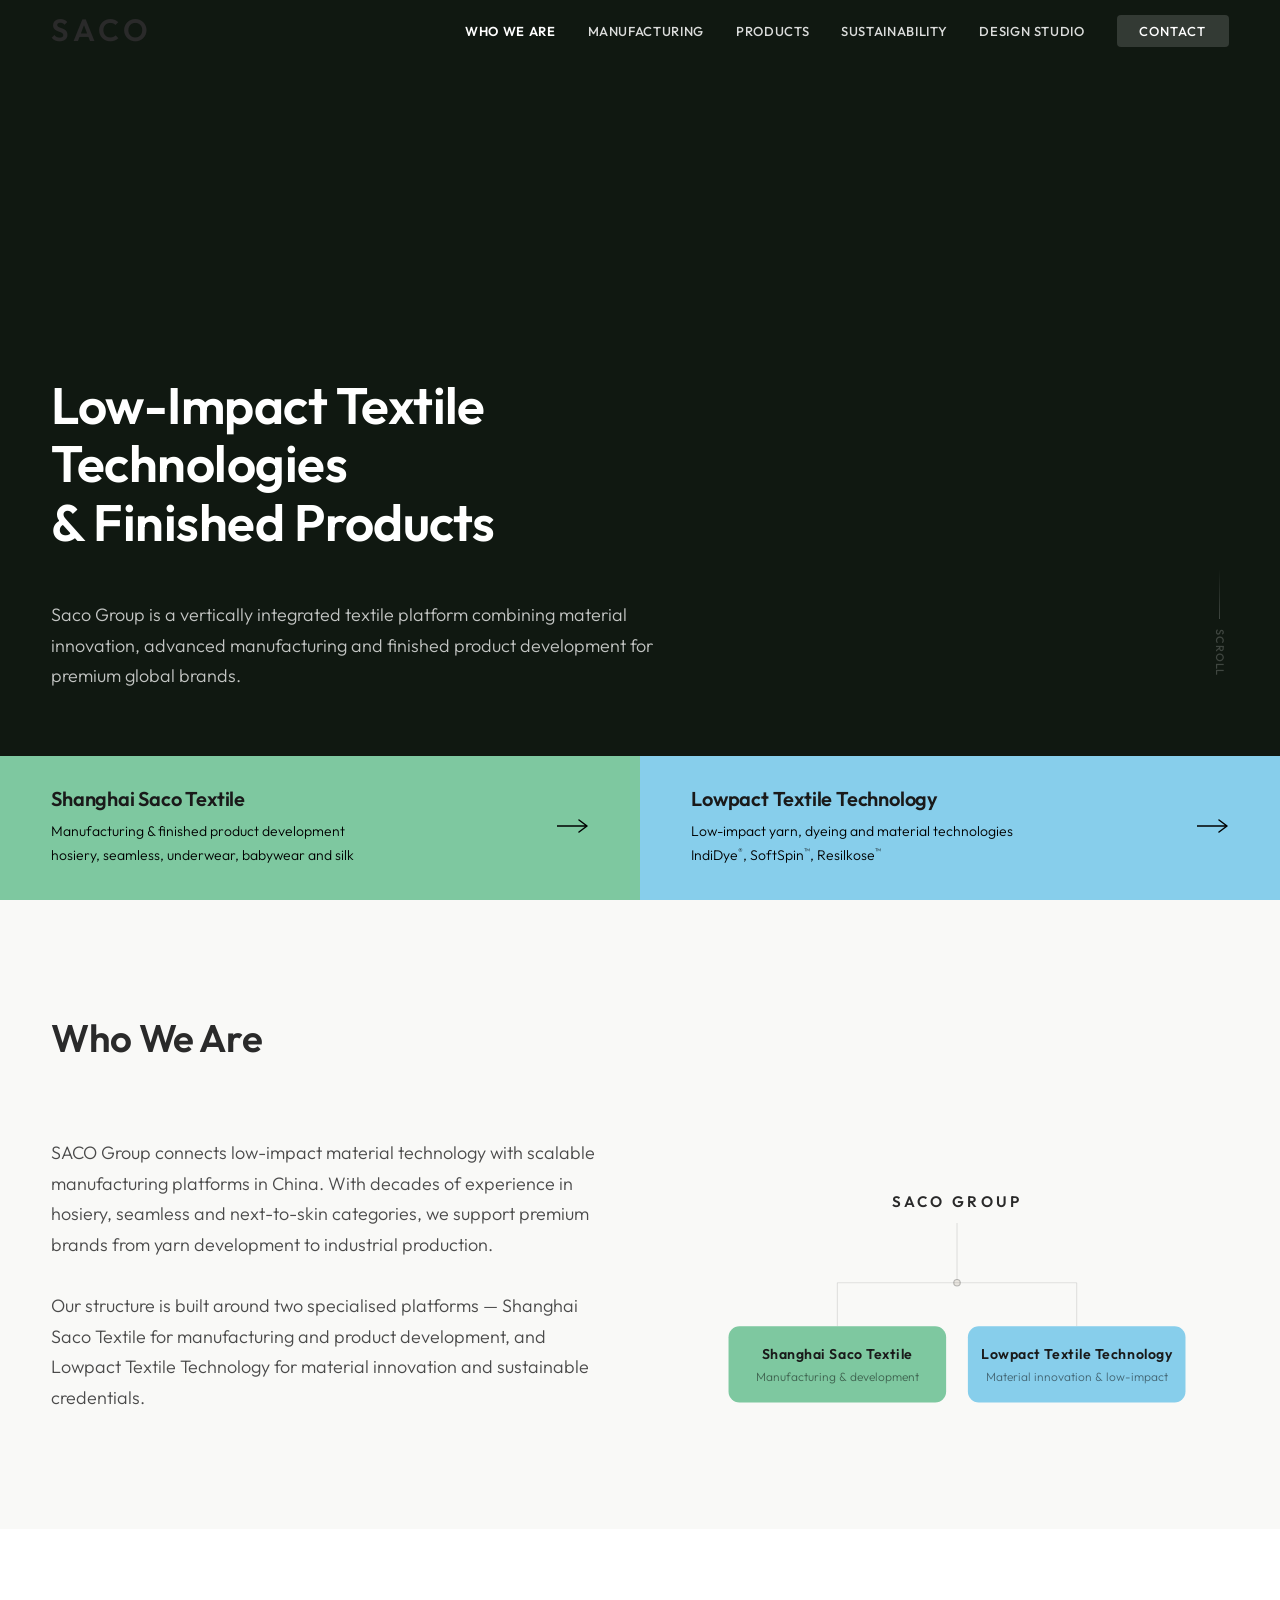
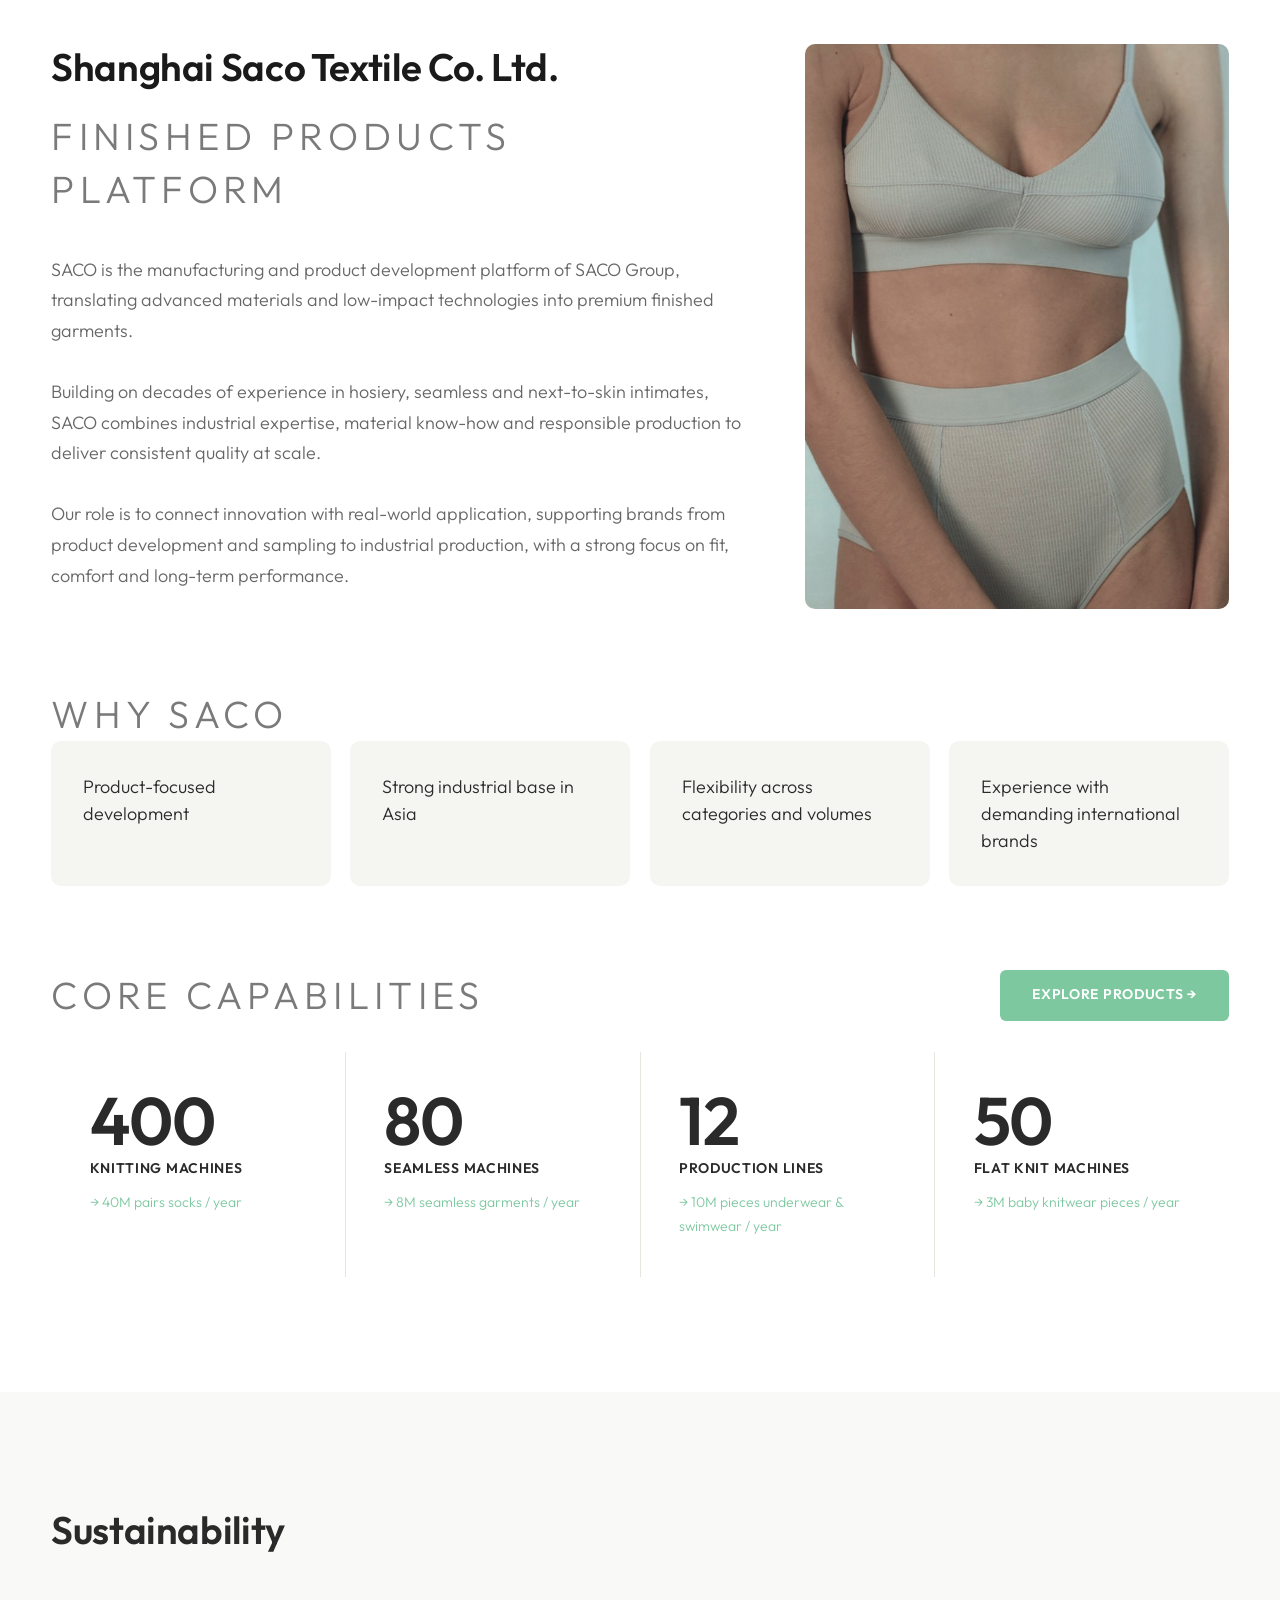
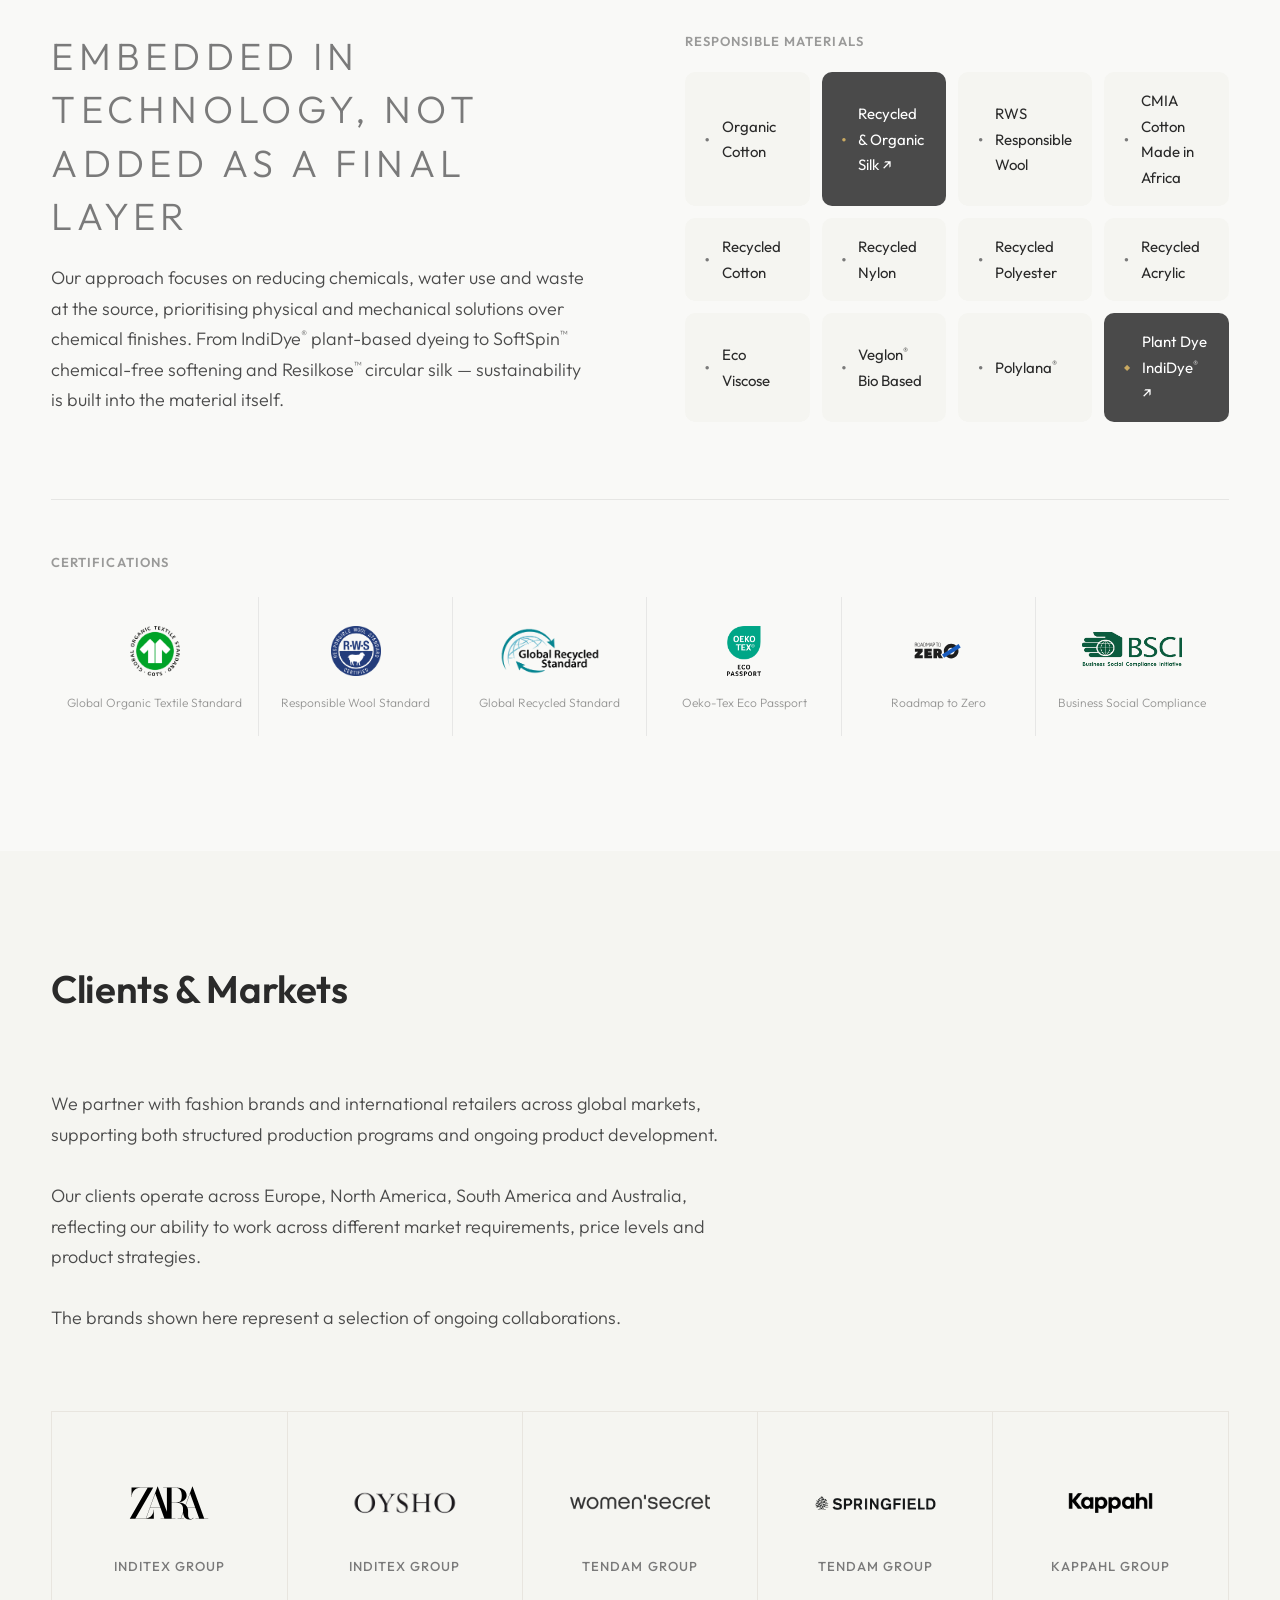
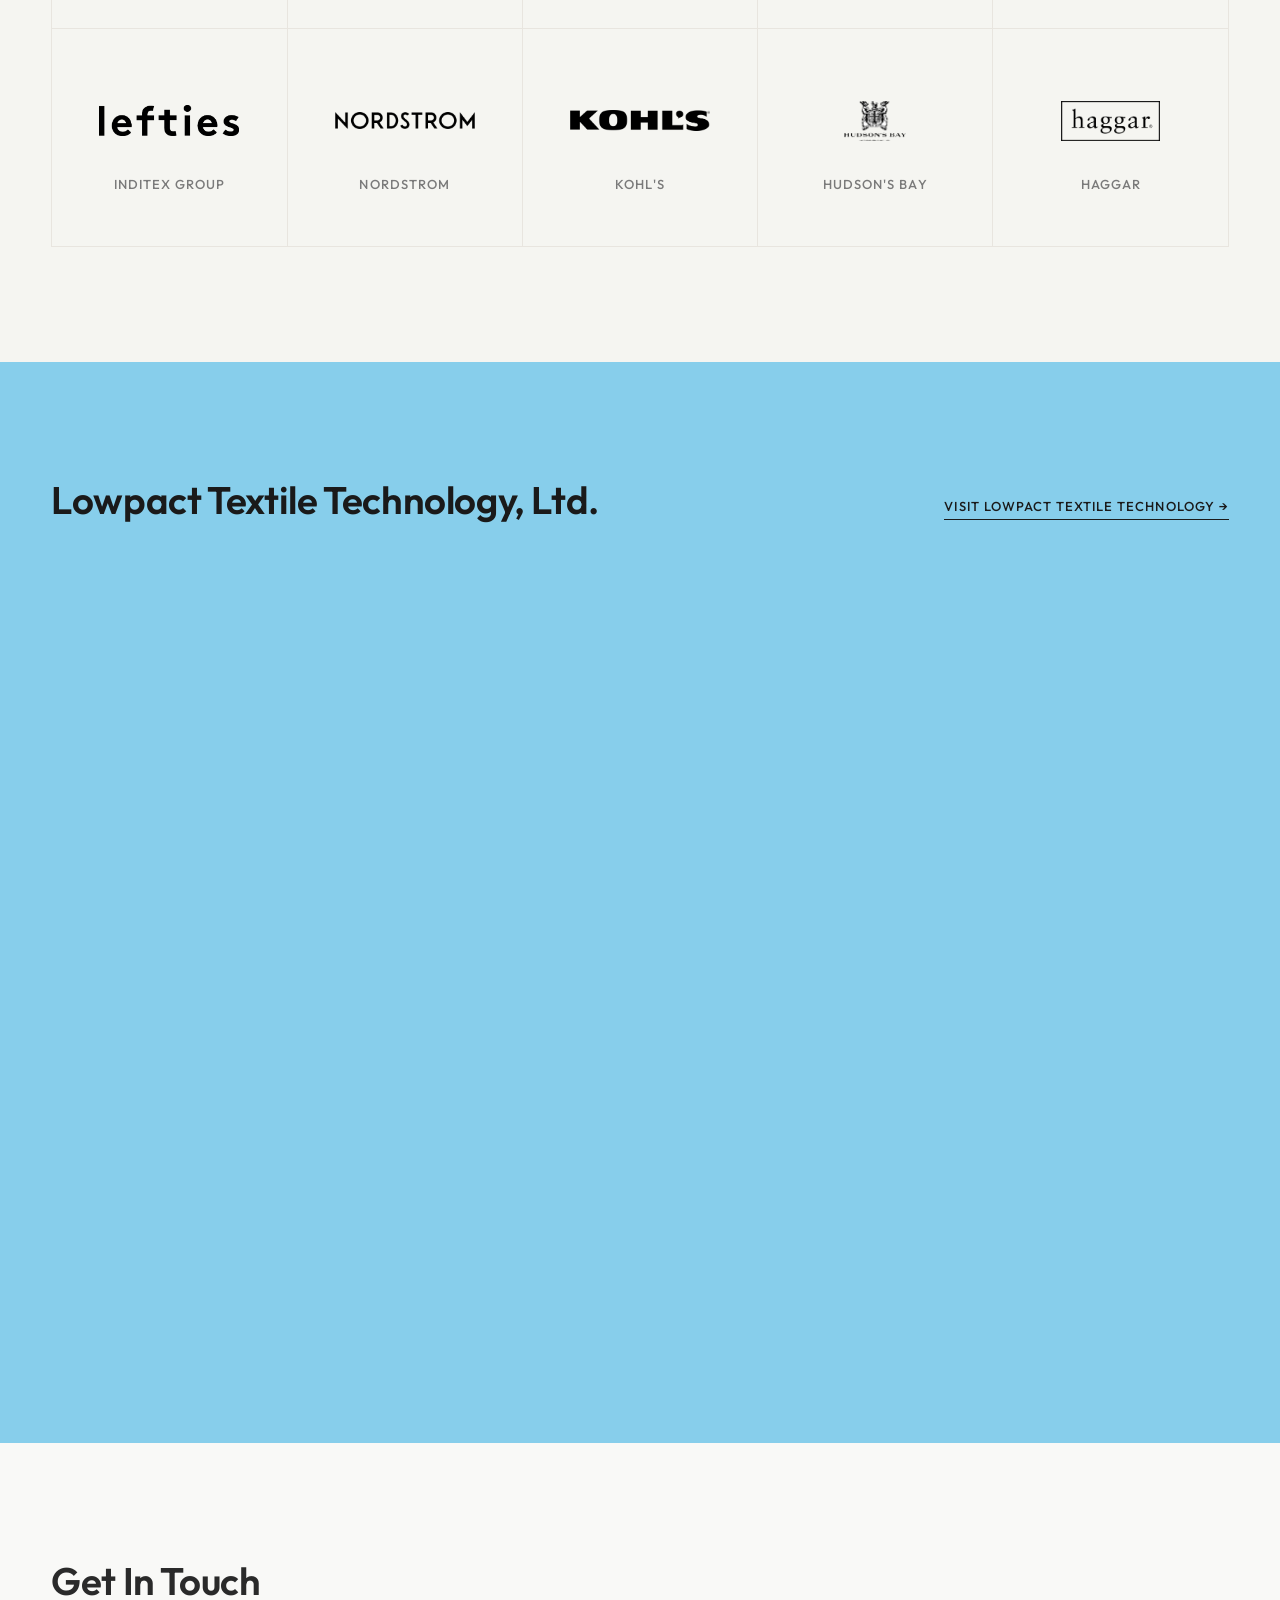
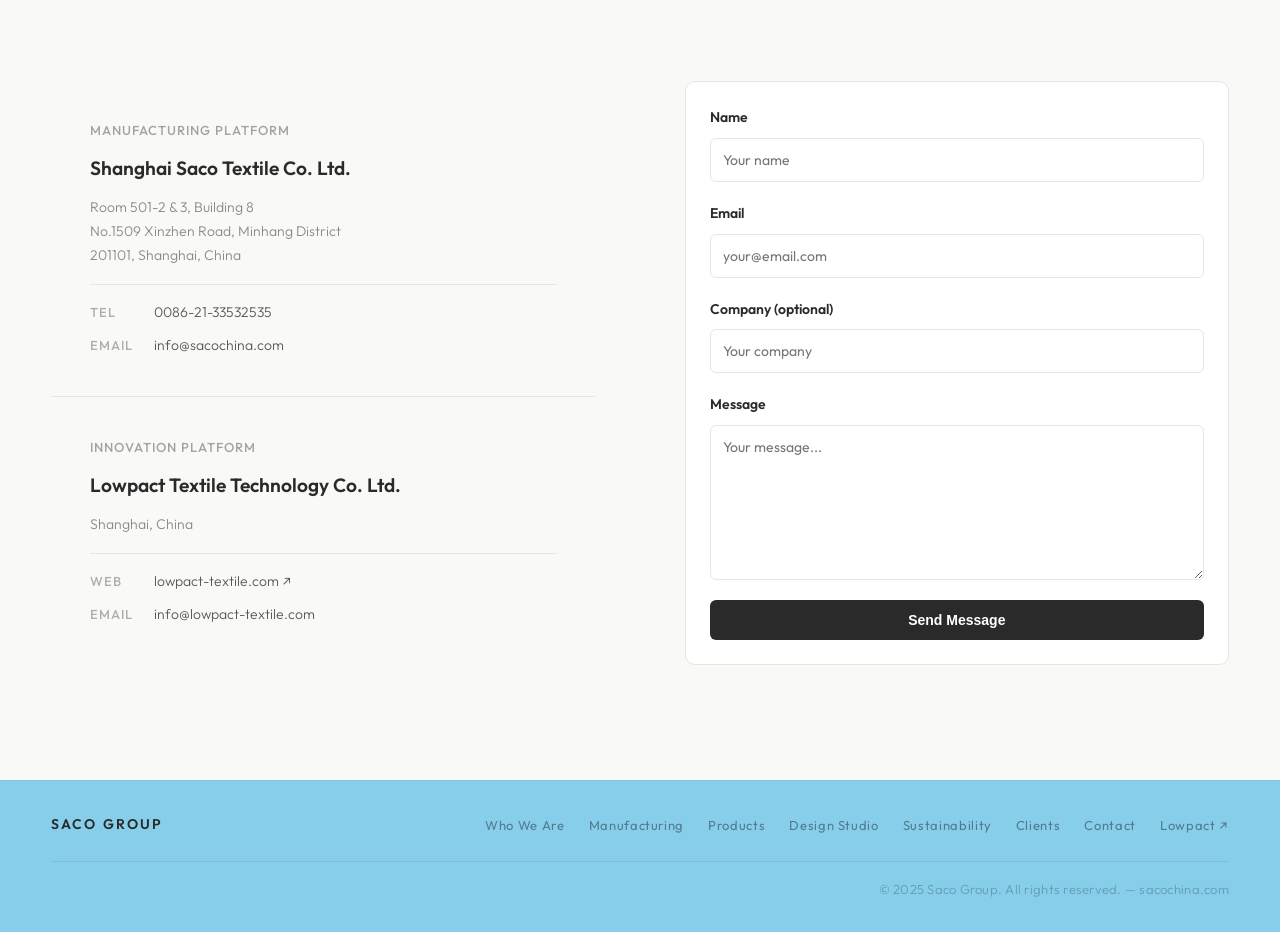
==== commit 5fef22b7: "Recycled Silk links to lowpact, both highlight cards in dark grey Co-Authored-By: Claude Opus 4.6 (1" ====
--- a/index.html
+++ b/index.html
@@ -263,7 +263,7 @@
             <div class="sustain-materials__title reveal reveal--delay-2">Responsible Materials</div>
             <div class="mat-grid" id="mat-grid">
               <div class="mat-card"><span class="mat-card__icon">●</span><span class="mat-card__name">Organic Cotton</span></div>
-              <div class="mat-card"><span class="mat-card__icon">●</span><span class="mat-card__name">Recycled &amp; Organic Silk</span></div>
+              <a href="https://www.lowpact-textile.com/" target="_blank" rel="noopener noreferrer" class="mat-card mat-card--dark"><span class="mat-card__icon">●</span><span class="mat-card__name">Recycled &amp; Organic Silk ↗</span></a>
               <div class="mat-card"><span class="mat-card__icon">●</span><span class="mat-card__name">RWS Responsible Wool</span></div>
               <div class="mat-card"><span class="mat-card__icon">●</span><span class="mat-card__name">CMIA Cotton Made in Africa</span></div>
               <div class="mat-card"><span class="mat-card__icon">●</span><span class="mat-card__name">Recycled Cotton</span></div>
--- a/style.css
+++ b/style.css
@@ -226,11 +226,11 @@
 
 .nav__logo {
   font-family: var(--font-body);
-  font-size: calc(var(--t-sm) * 1.7);
+  font-size: calc(var(--t-sm) * 2.2);
   font-weight: 600;
   letter-spacing: 0.15em;
   text-transform: uppercase;
-  color: var(--c-text);
+  color: var(--c-text) !important;
   display: flex;
   align-items: baseline;
   gap: 0.45rem;
@@ -1491,7 +1491,7 @@
 }
 .product-tab {
   font-family: var(--font-body);
-  font-size: 12px;
+  font-size: 18px;
   font-weight: 500;
   letter-spacing: 0.08em;
   text-transform: uppercase;
@@ -1521,10 +1521,13 @@
 
 .product-layout {
   display: grid;
-  grid-template-columns: 1.1fr 1fr;
+  grid-template-columns: 1fr 1fr;
   gap: 1.5rem;
   align-items: stretch;
 }
+.product-carousel-wrap {
+  max-width: 900px;
+}
 .product-info {
   display: flex;
   flex-direction: column;
@@ -1534,7 +1537,7 @@
 }
 
 /* Carousel */
-.carousel { position: relative; overflow: hidden; background: var(--c-stone); border-radius: 10px; }
+.carousel { position: relative; overflow: hidden; background: var(--c-stone); border-radius: 10px; width: 100%; }
 .carousel__track {
   display: flex;
   transition: transform 0.65s var(--ease);
@@ -1549,7 +1552,7 @@
 .carousel__slide img {
   width: 100%;
   height: 100%;
-  object-fit: contain;
+  object-fit: cover;
   display: block;
   transition: transform 0.9s ease;
 }
@@ -2011,12 +2014,16 @@
   font-weight: 400;
   color: var(--c-text);
 }
-.mat-card--highlight {
-  background: var(--c-text);
-}
-.mat-card--highlight .mat-card__icon { color: var(--c-gold); }
-.mat-card--highlight .mat-card__name { color: #ffffff; }
-.mat-card--highlight:hover { background: var(--c-text-sec); }
+.mat-card--highlight,
+.mat-card--dark {
+  background: var(--c-text-sec);
+}
+.mat-card--highlight .mat-card__icon,
+.mat-card--dark .mat-card__icon { color: var(--c-gold); }
+.mat-card--highlight .mat-card__name,
+.mat-card--dark .mat-card__name { color: #ffffff; }
+.mat-card--highlight:hover,
+.mat-card--dark:hover { background: var(--c-text-mut); }
 
 @media (max-width: 900px) {
   .mat-grid { grid-template-columns: repeat(3, 1fr); }
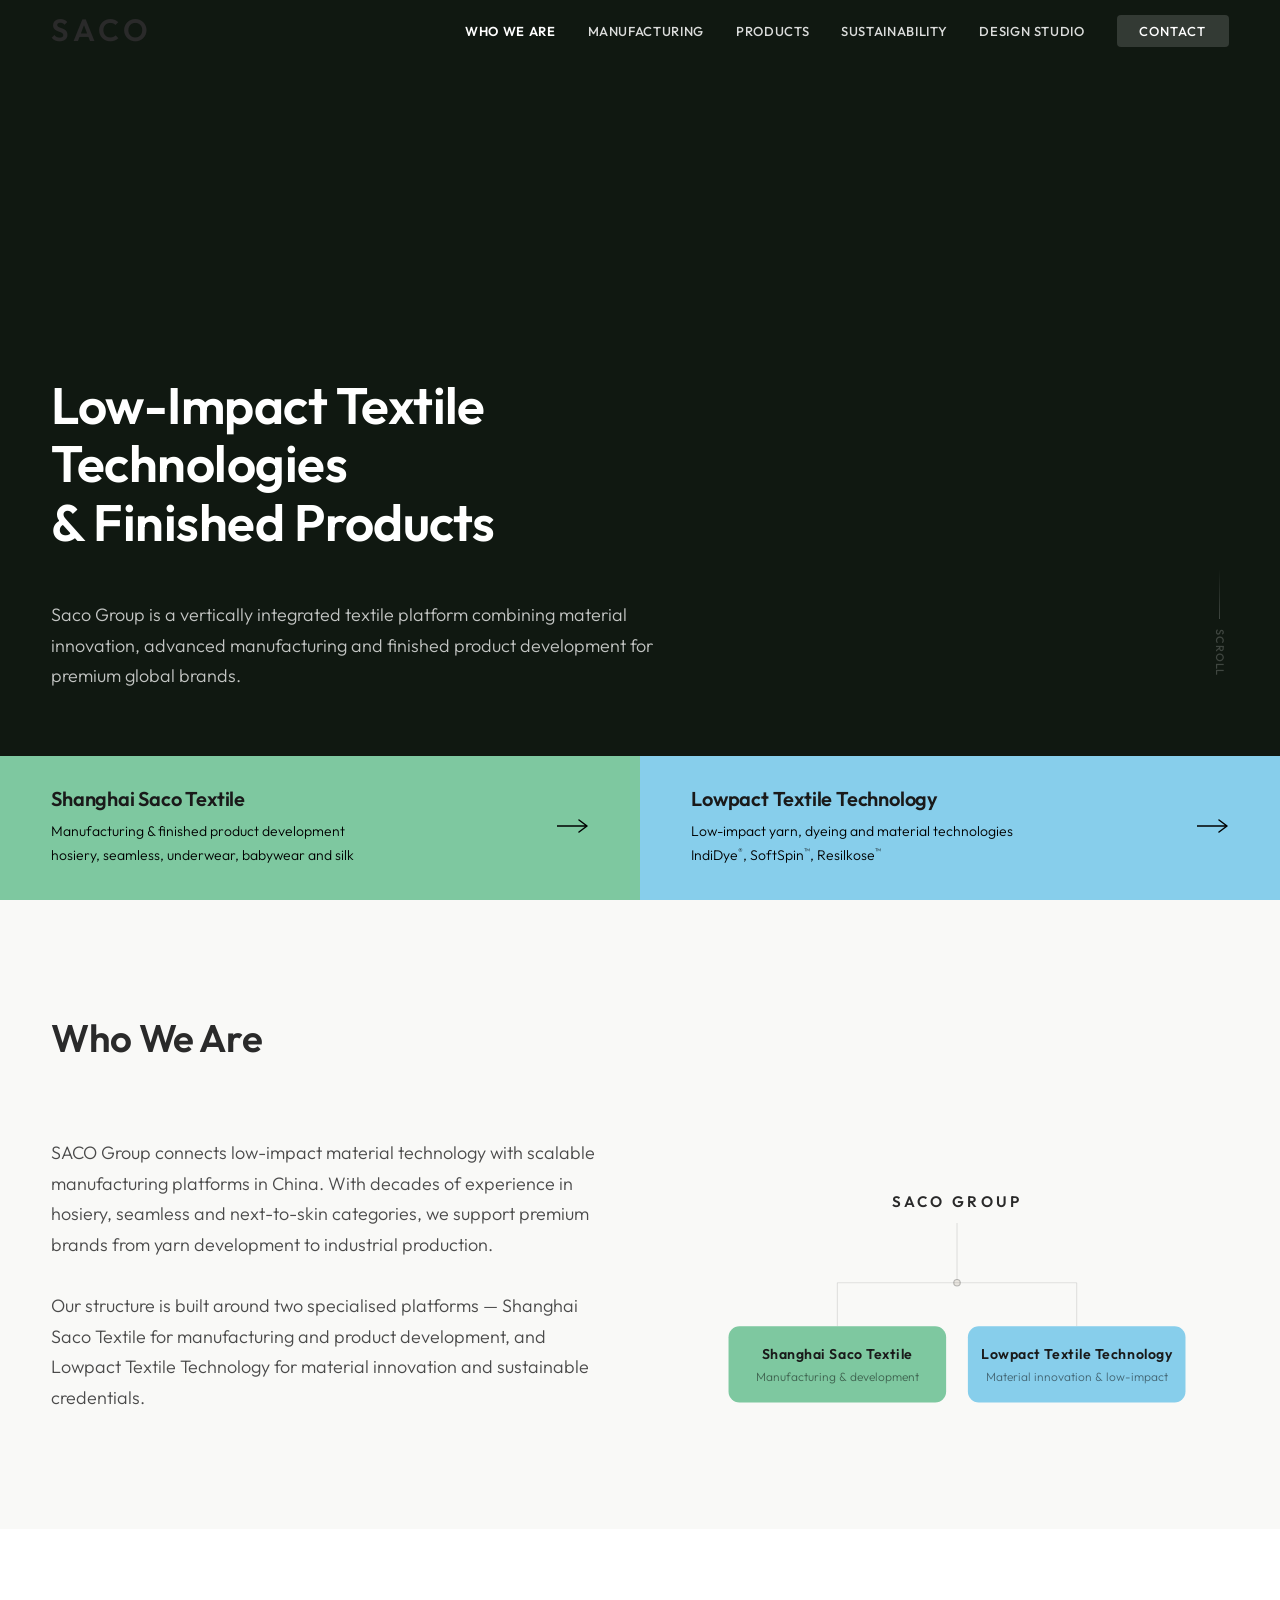
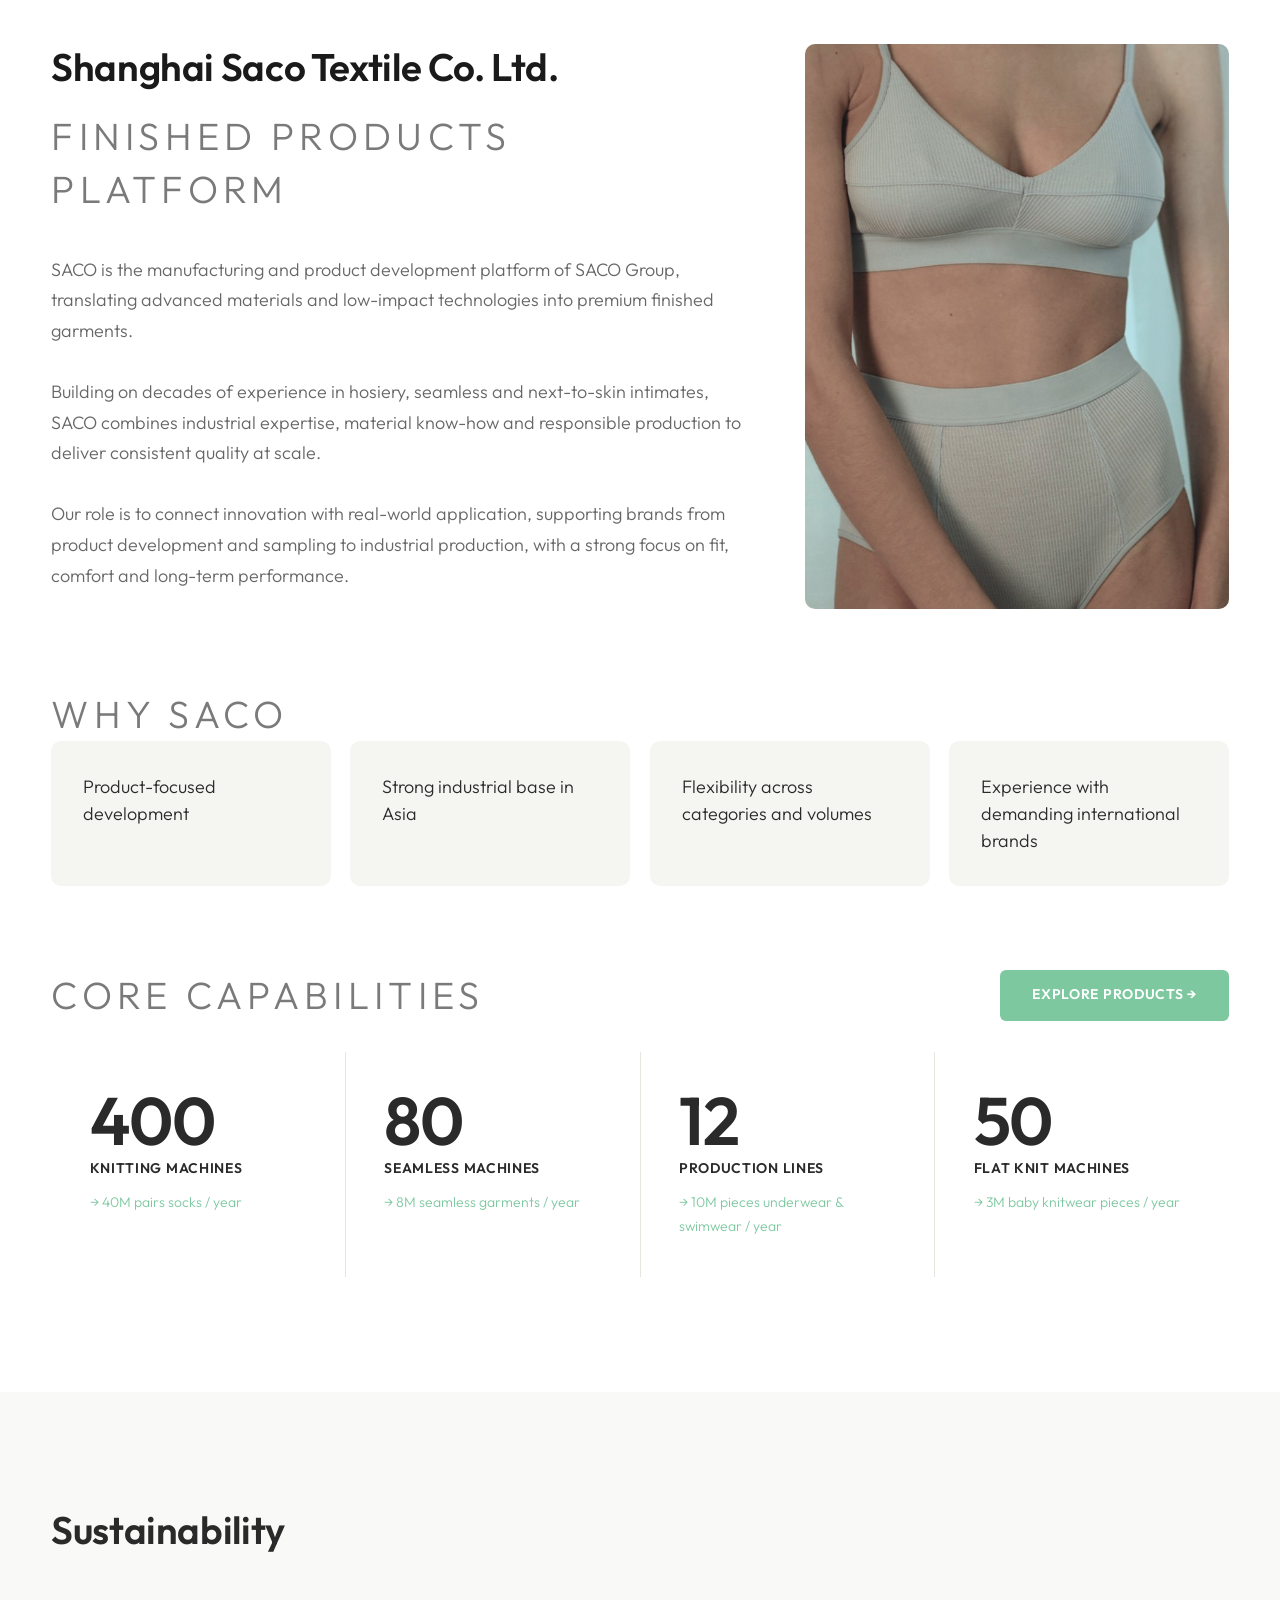
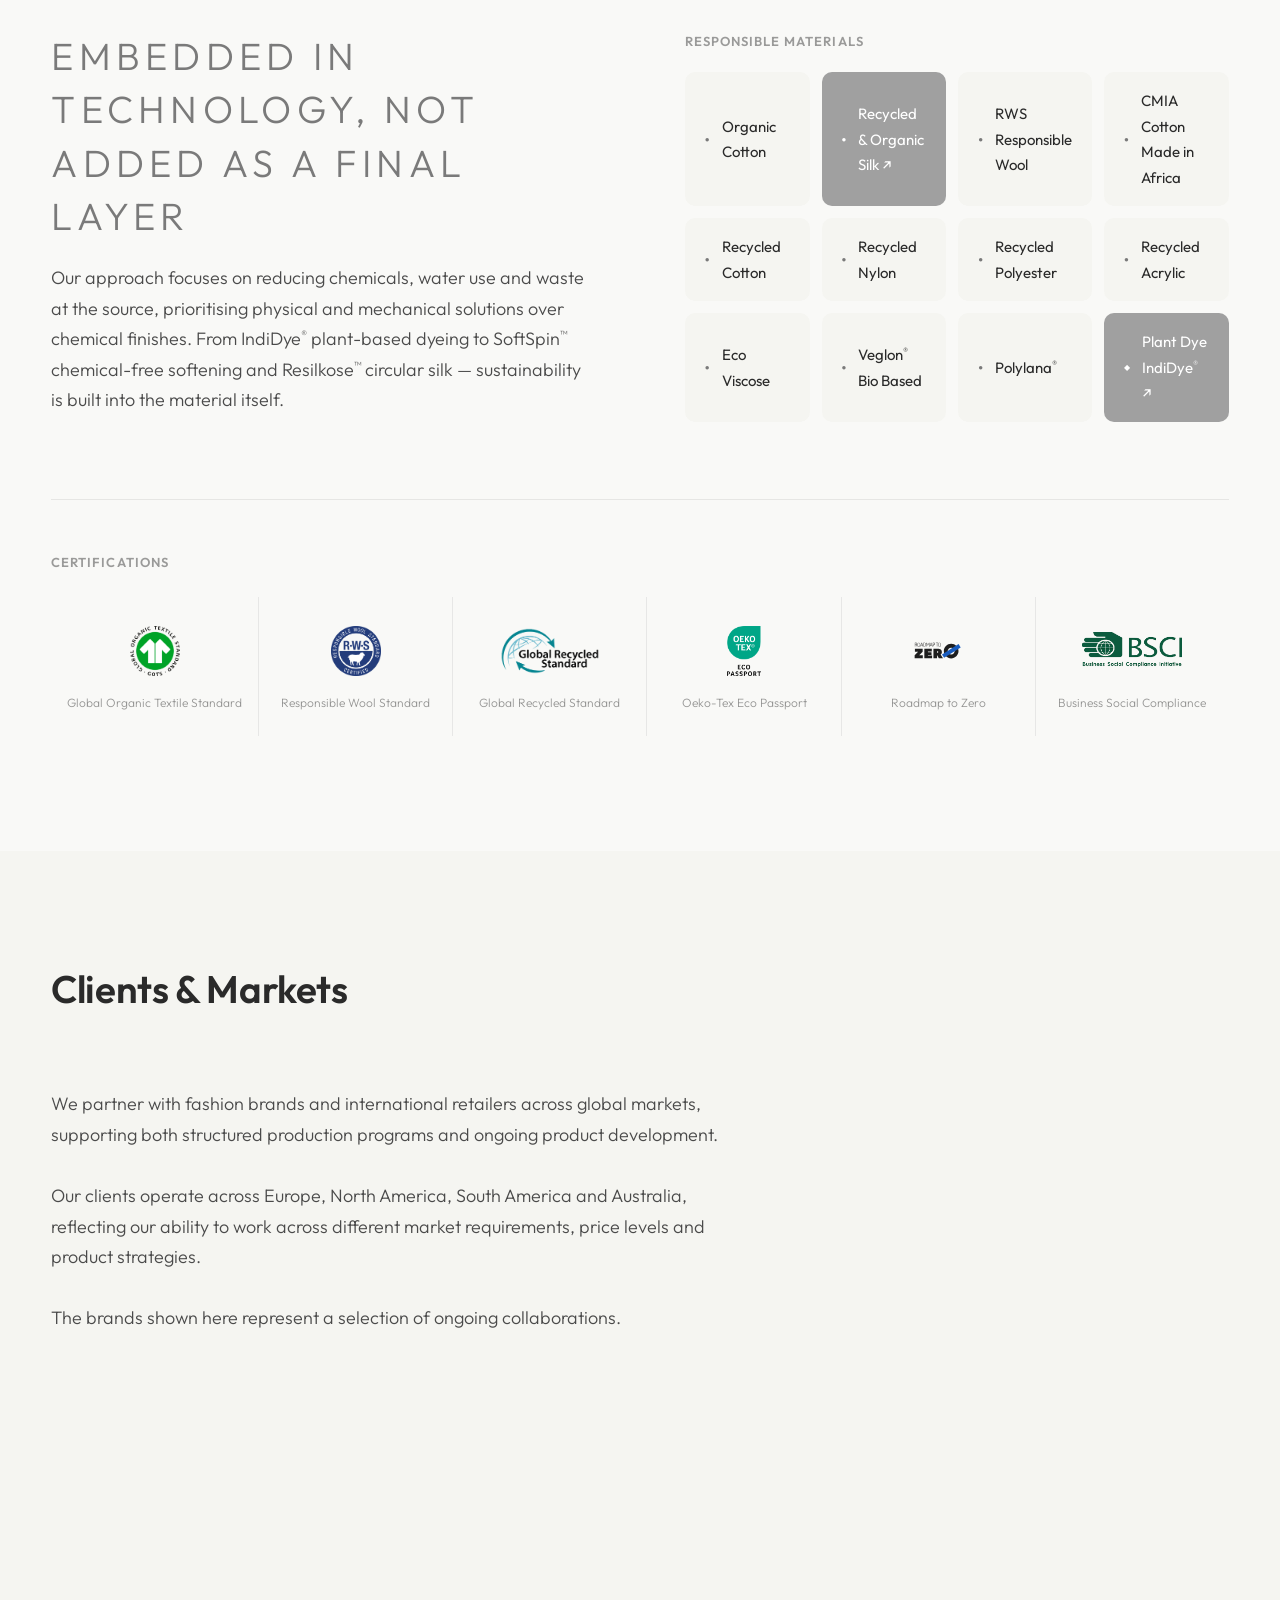
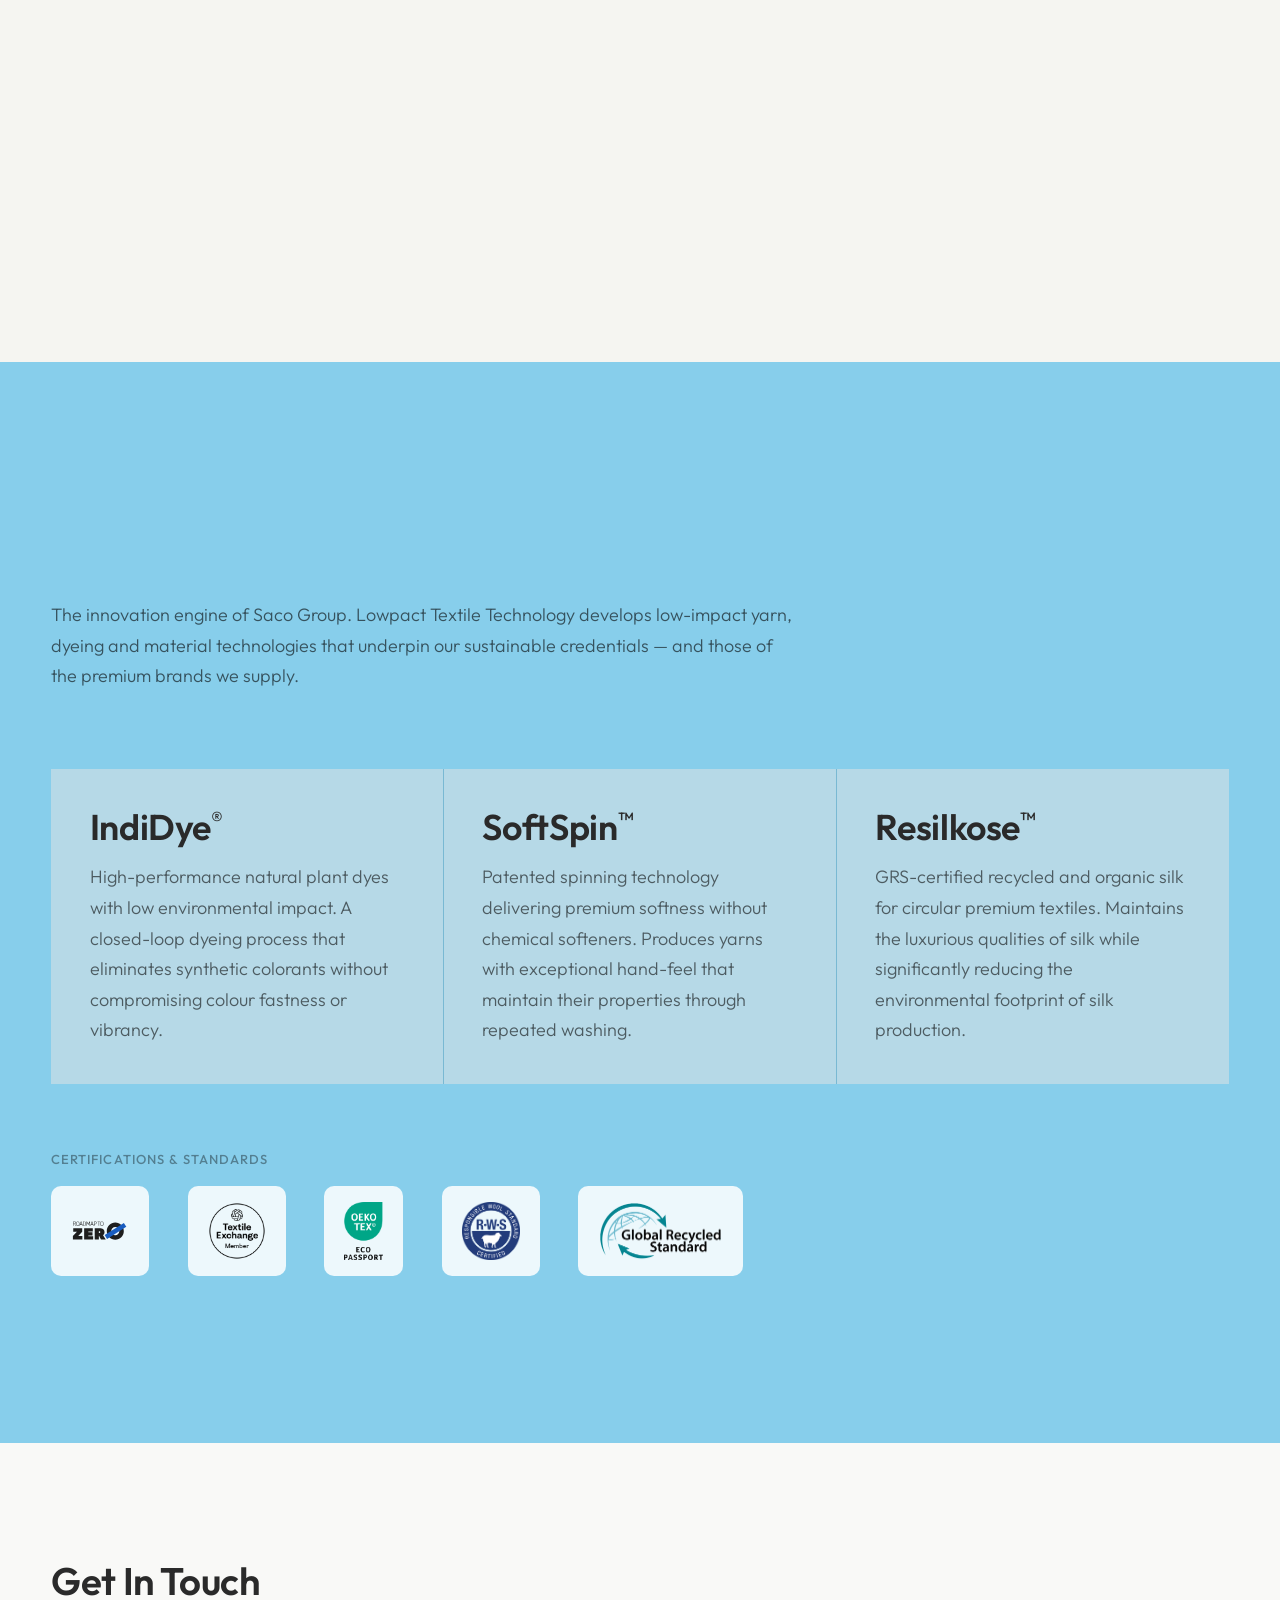
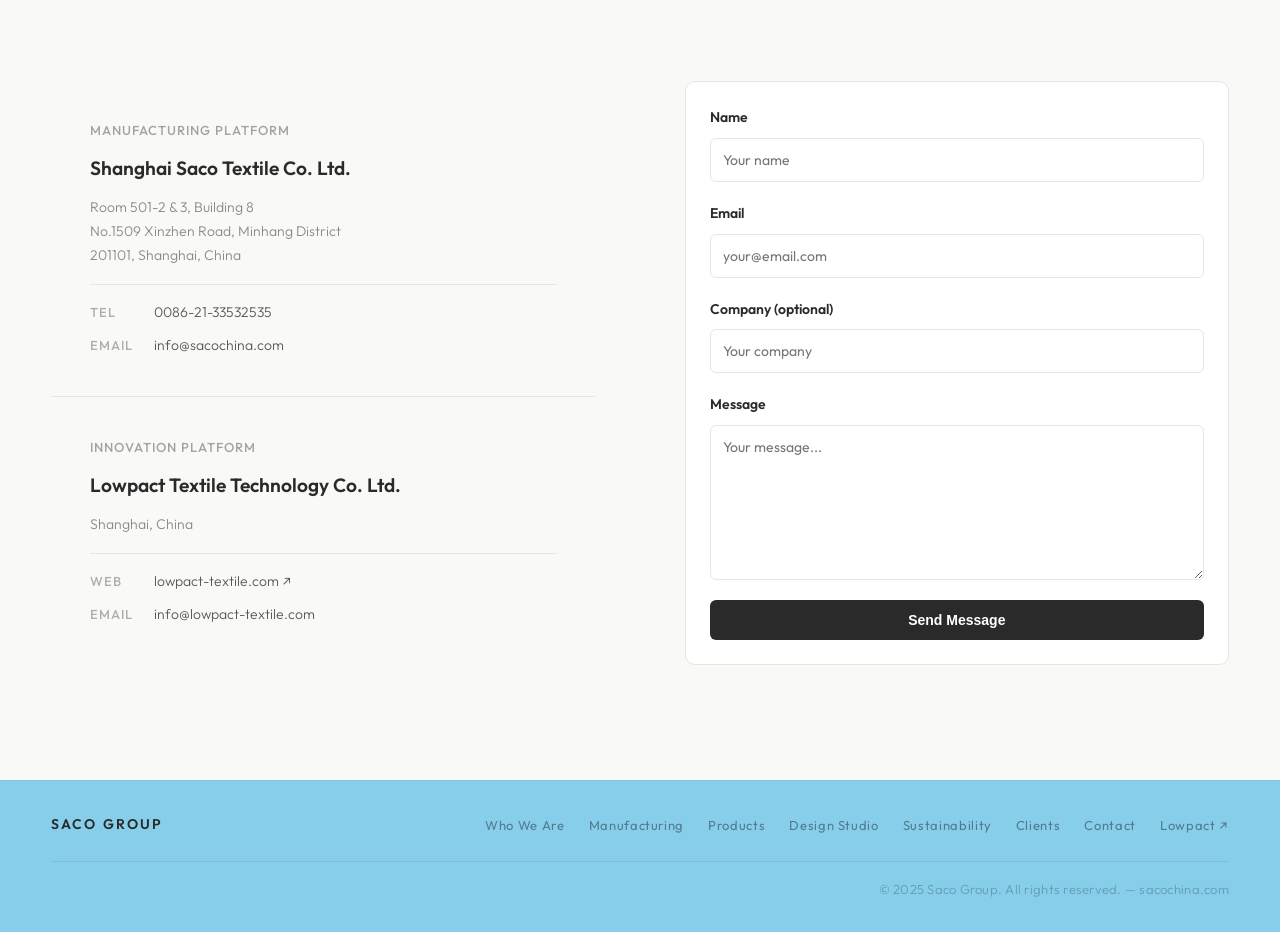
==== commit c86dc5ae: "Reduce carousel column 25% smaller Co-Authored-By: Claude Opus 4.6 (1M context) <noreply@anthropic.c" ====
--- a/index.html
+++ b/index.html
@@ -6,7 +6,9 @@
   <title>Saco Group — Low-Impact Textile Technologies &amp; Finished Products</title>
   <meta name="description" content="Saco Group is a vertically integrated textile manufacturer in China specialising in sustainable hosiery, seamless, underwear, silk and babywear for premium global brands.">
   <meta name="robots" content="index, follow">
-  <meta name="keywords" content="sustainable textiles, hosiery manufacturer China, seamless garments, IndiDye, SoftSpin, Resilkose, low-impact textiles, vertically integrated textile">
+  <meta name="keywords" content="sustainable textiles, hosiery manufacturer China, seamless garments, IndiDye, SoftSpin, Resilkose, low-impact textiles, vertically integrated textile, textile factory China, B2B textile supplier, underwear manufacturer, babywear manufacturer">
+  <link rel="canonical" href="https://sacochina.com/">
+  <link rel="icon" type="image/svg+xml" href="favicon.svg">
 
   <!-- Open Graph -->
   <meta property="og:title" content="Saco Group — Low-Impact Textile Technologies &amp; Finished Products">
--- a/style.css
+++ b/style.css
@@ -1521,13 +1521,10 @@
 
 .product-layout {
   display: grid;
-  grid-template-columns: 1fr 1fr;
+  grid-template-columns: 0.75fr 1fr;
   gap: 1.5rem;
   align-items: stretch;
 }
-.product-carousel-wrap {
-  max-width: 900px;
-}
 .product-info {
   display: flex;
   flex-direction: column;
@@ -1537,7 +1534,7 @@
 }
 
 /* Carousel */
-.carousel { position: relative; overflow: hidden; background: var(--c-stone); border-radius: 10px; width: 100%; }
+.carousel { position: relative; overflow: hidden; background: var(--c-stone); border-radius: 10px; }
 .carousel__track {
   display: flex;
   transition: transform 0.65s var(--ease);
@@ -1545,14 +1542,12 @@
 }
 .carousel__slide {
   min-width: 100%;
-  height: 50vh;
   overflow: hidden;
   background: #ffffff;
 }
 .carousel__slide img {
   width: 100%;
-  height: 100%;
-  object-fit: cover;
+  height: auto;
   display: block;
   transition: transform 0.9s ease;
 }
@@ -2016,14 +2011,14 @@
 }
 .mat-card--highlight,
 .mat-card--dark {
-  background: var(--c-text-sec);
+  background: #a0a0a0;
 }
 .mat-card--highlight .mat-card__icon,
-.mat-card--dark .mat-card__icon { color: var(--c-gold); }
+.mat-card--dark .mat-card__icon { color: #ffffff; }
 .mat-card--highlight .mat-card__name,
 .mat-card--dark .mat-card__name { color: #ffffff; }
 .mat-card--highlight:hover,
-.mat-card--dark:hover { background: var(--c-text-mut); }
+.mat-card--dark:hover { background: #8a8a8a; }
 
 @media (max-width: 900px) {
   .mat-grid { grid-template-columns: repeat(3, 1fr); }
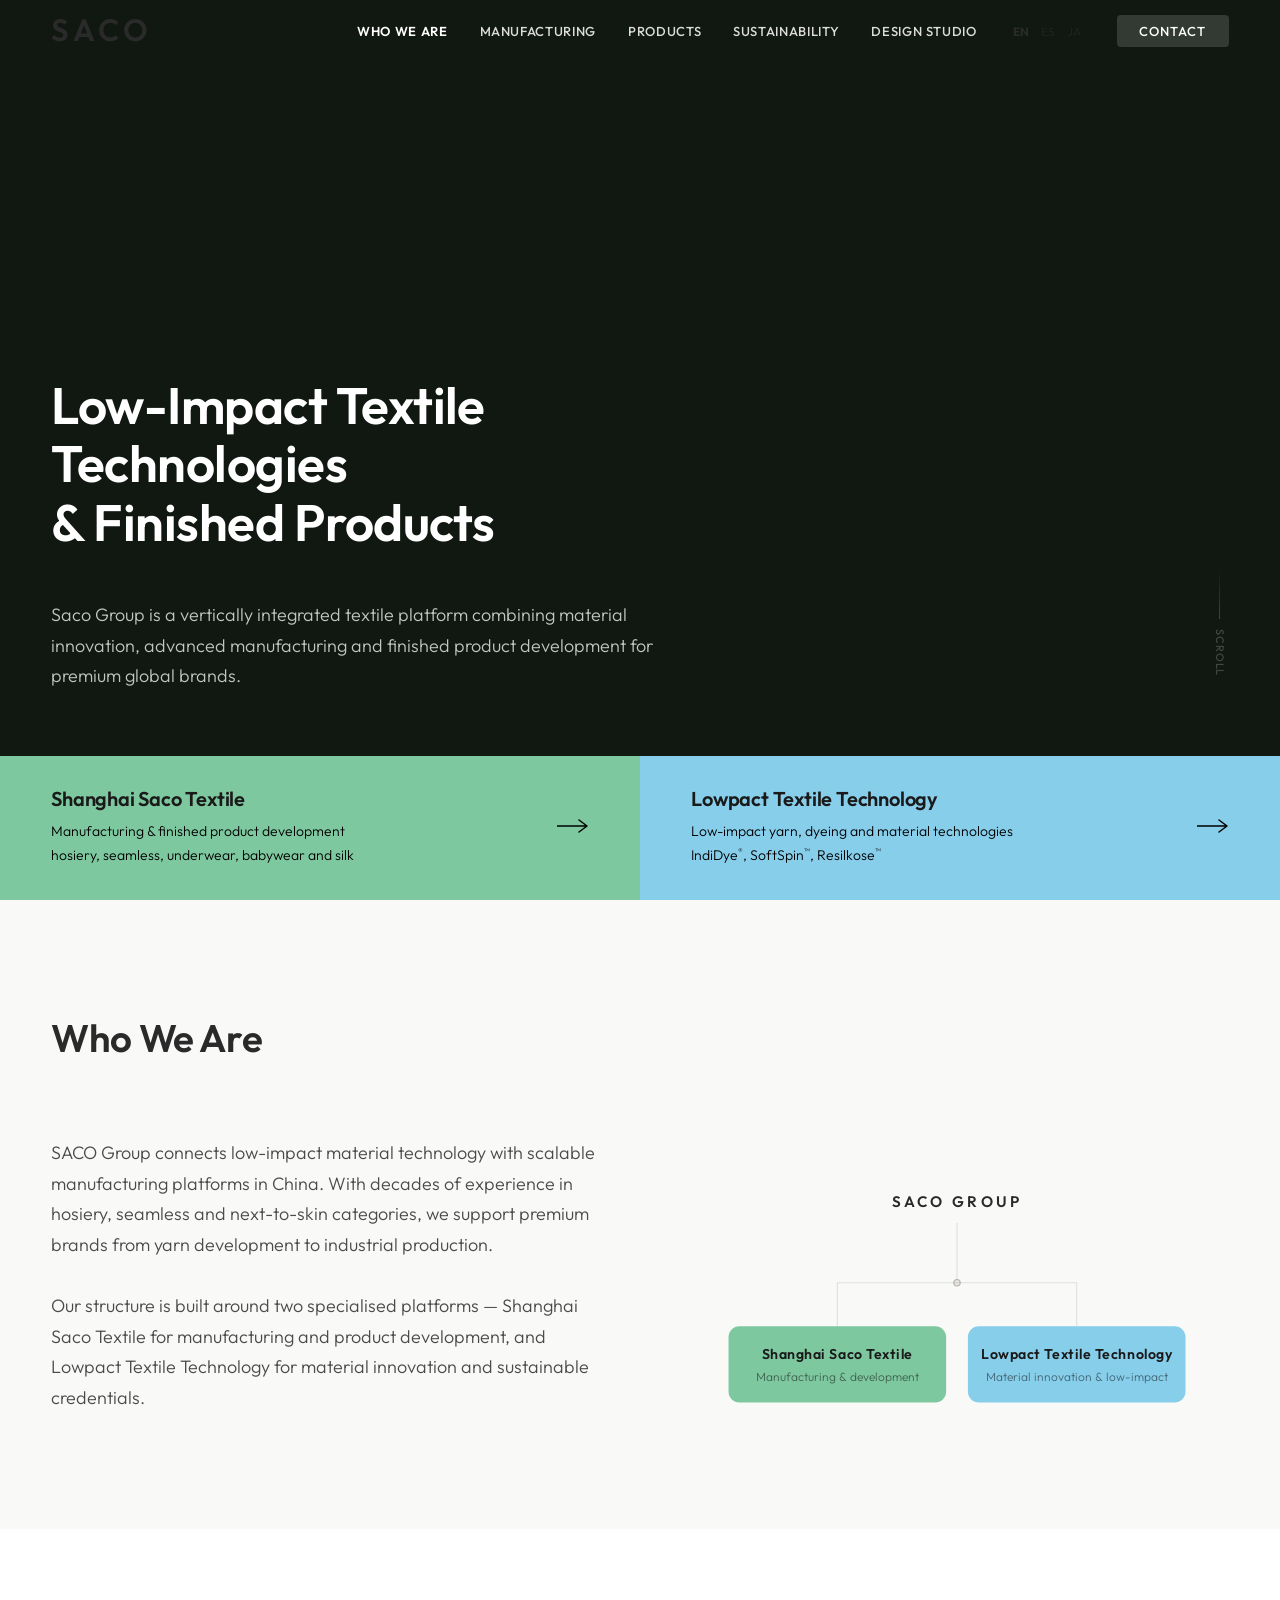
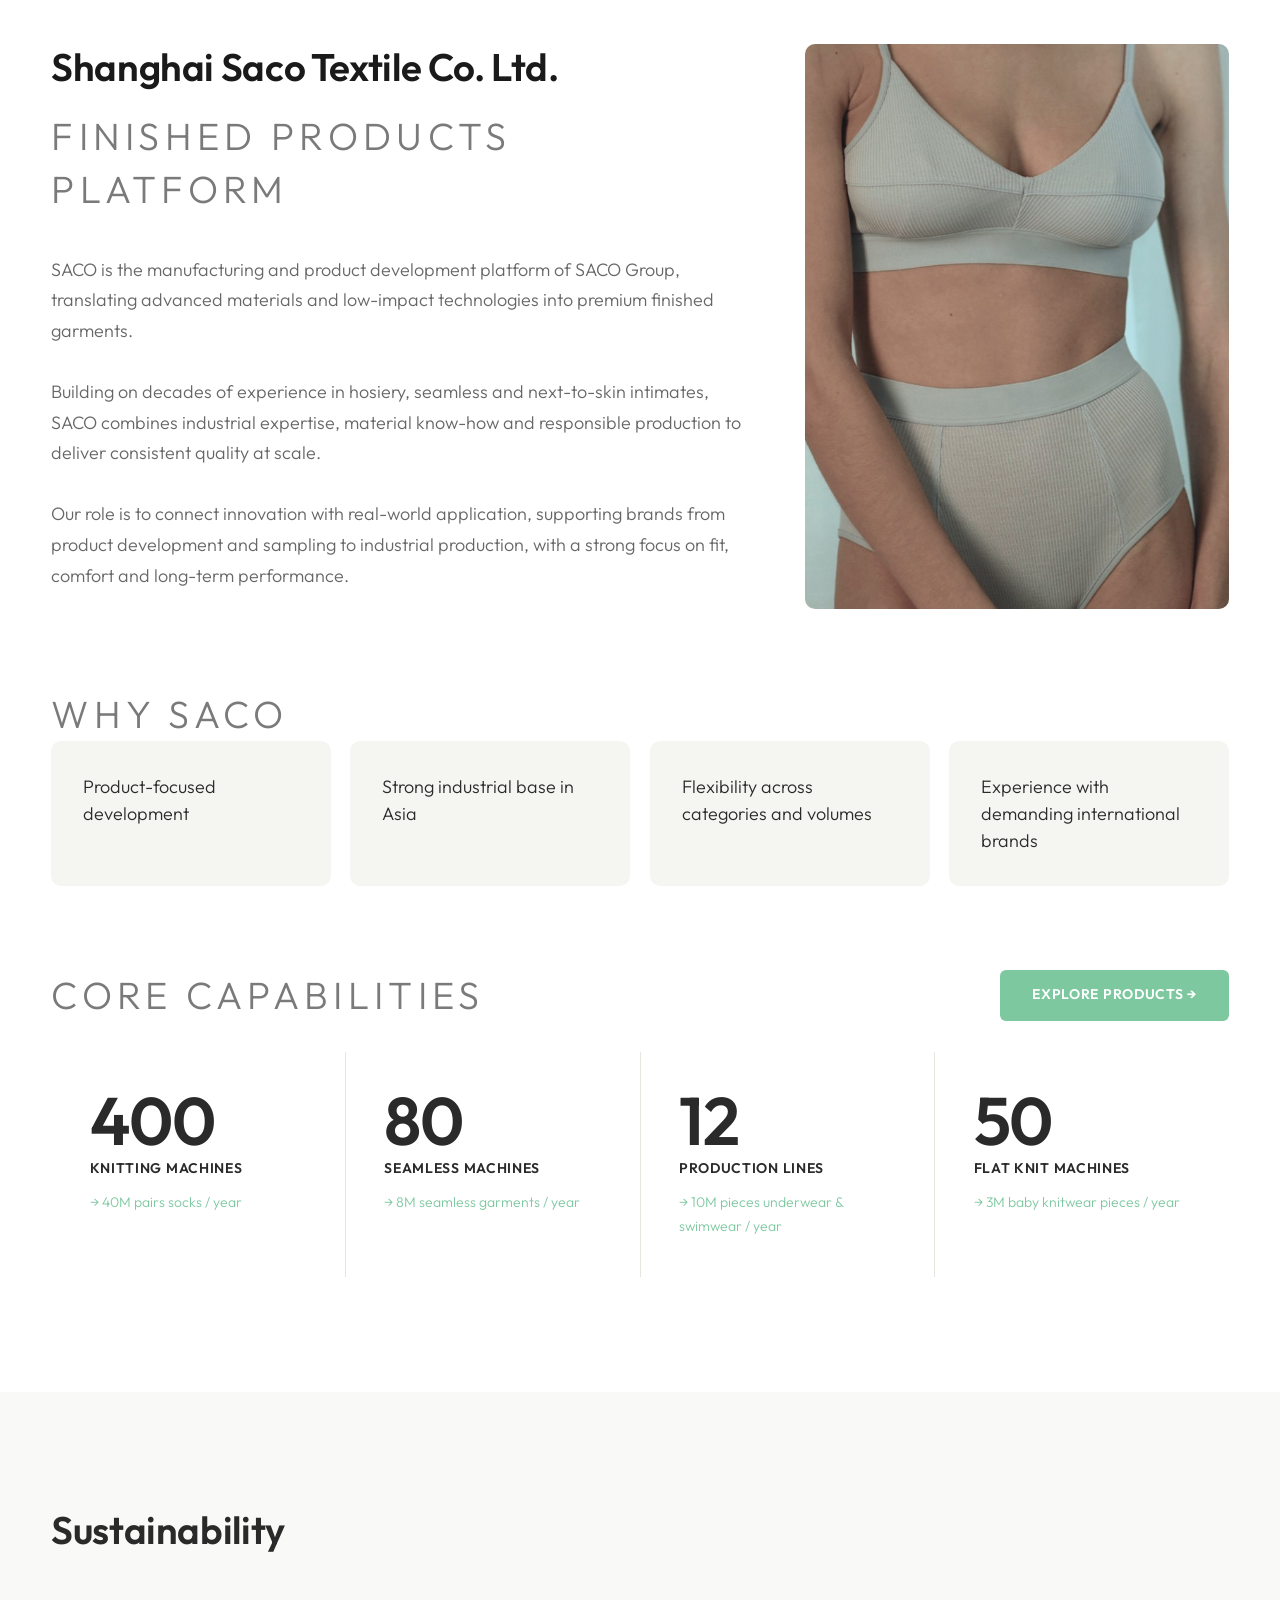
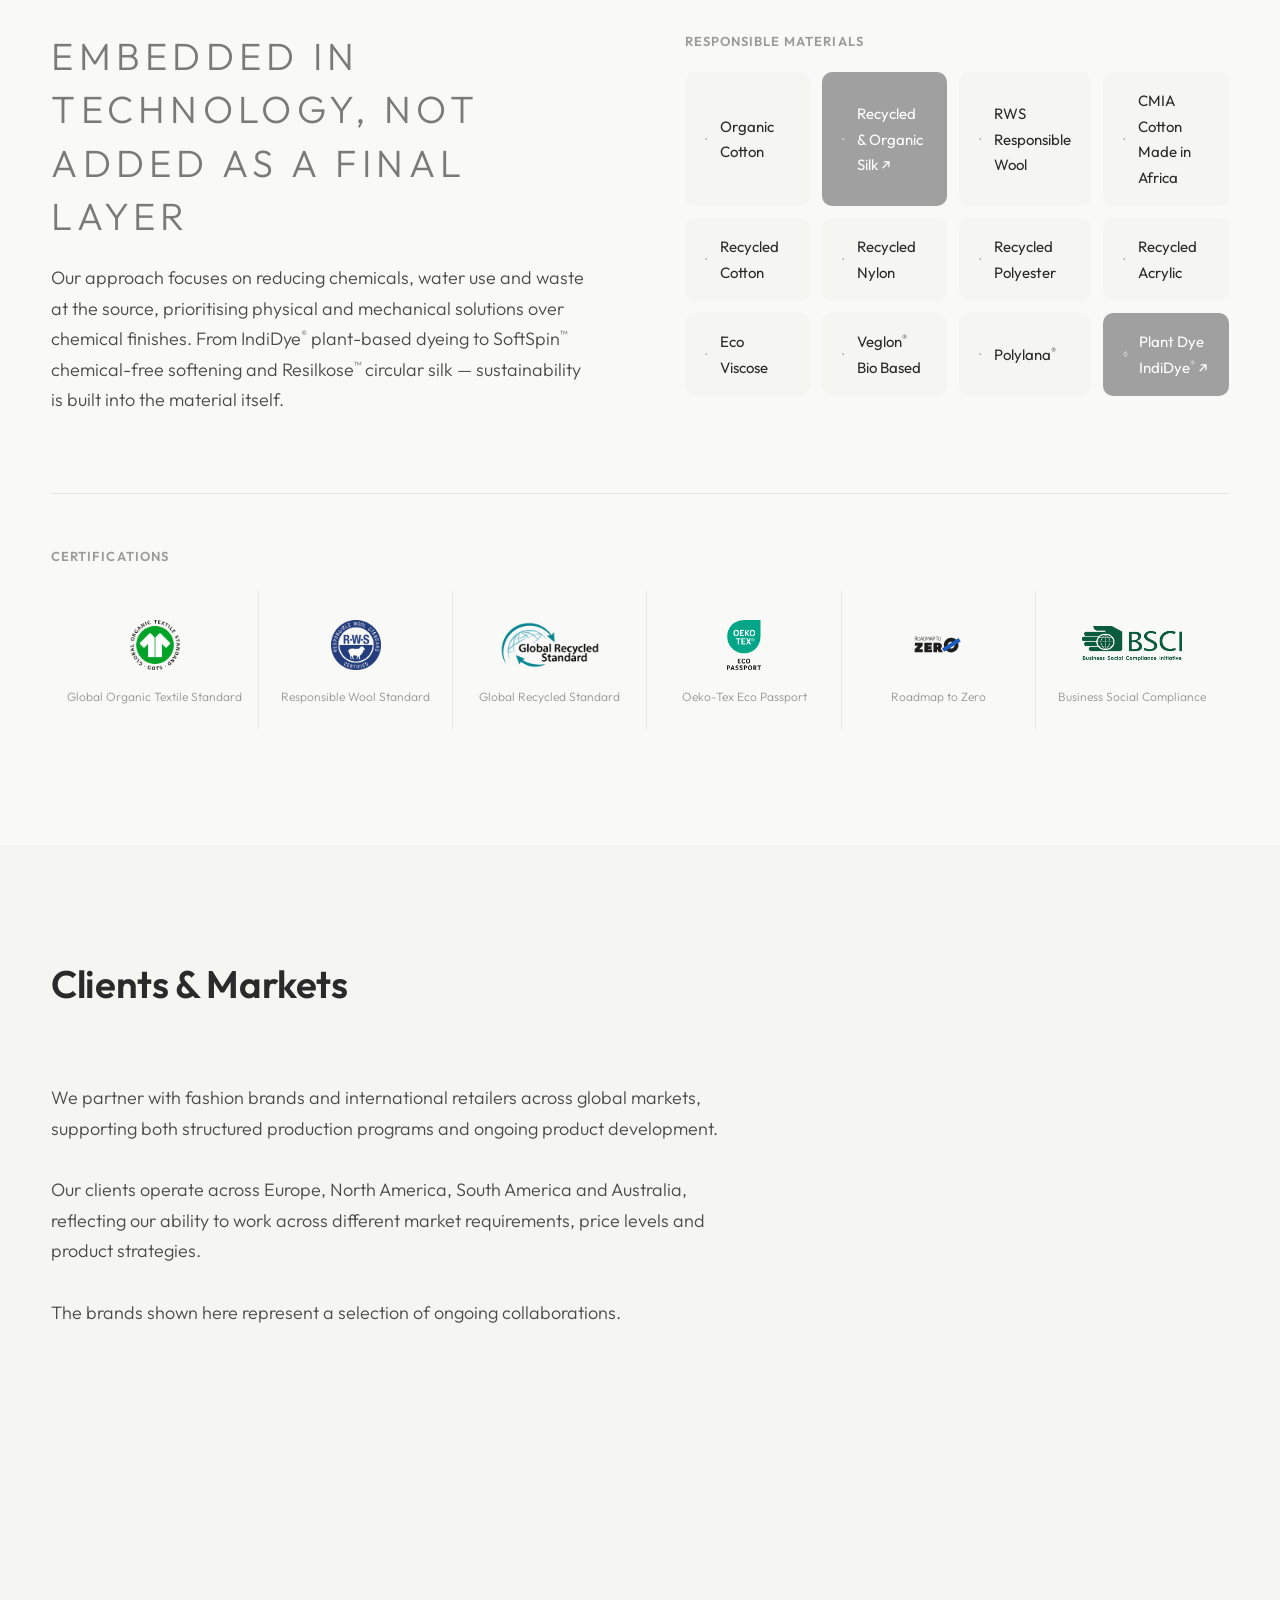
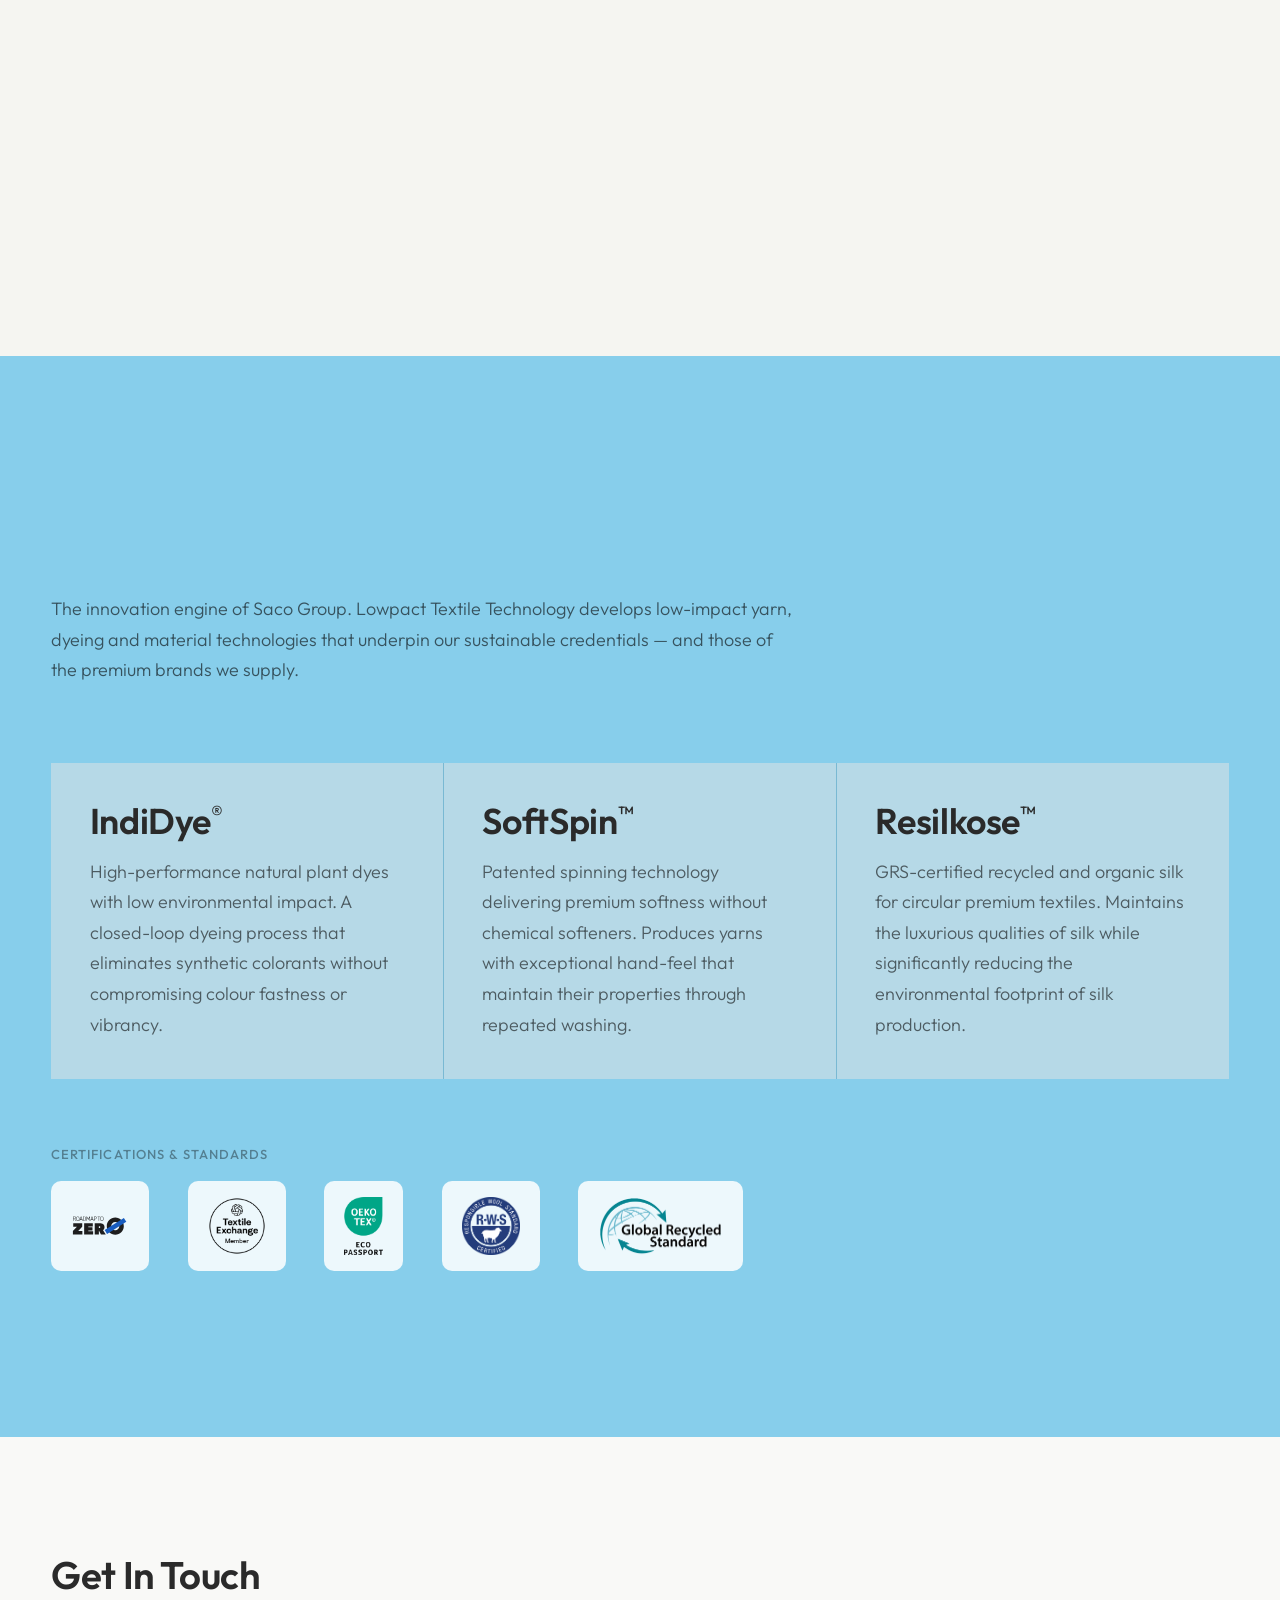
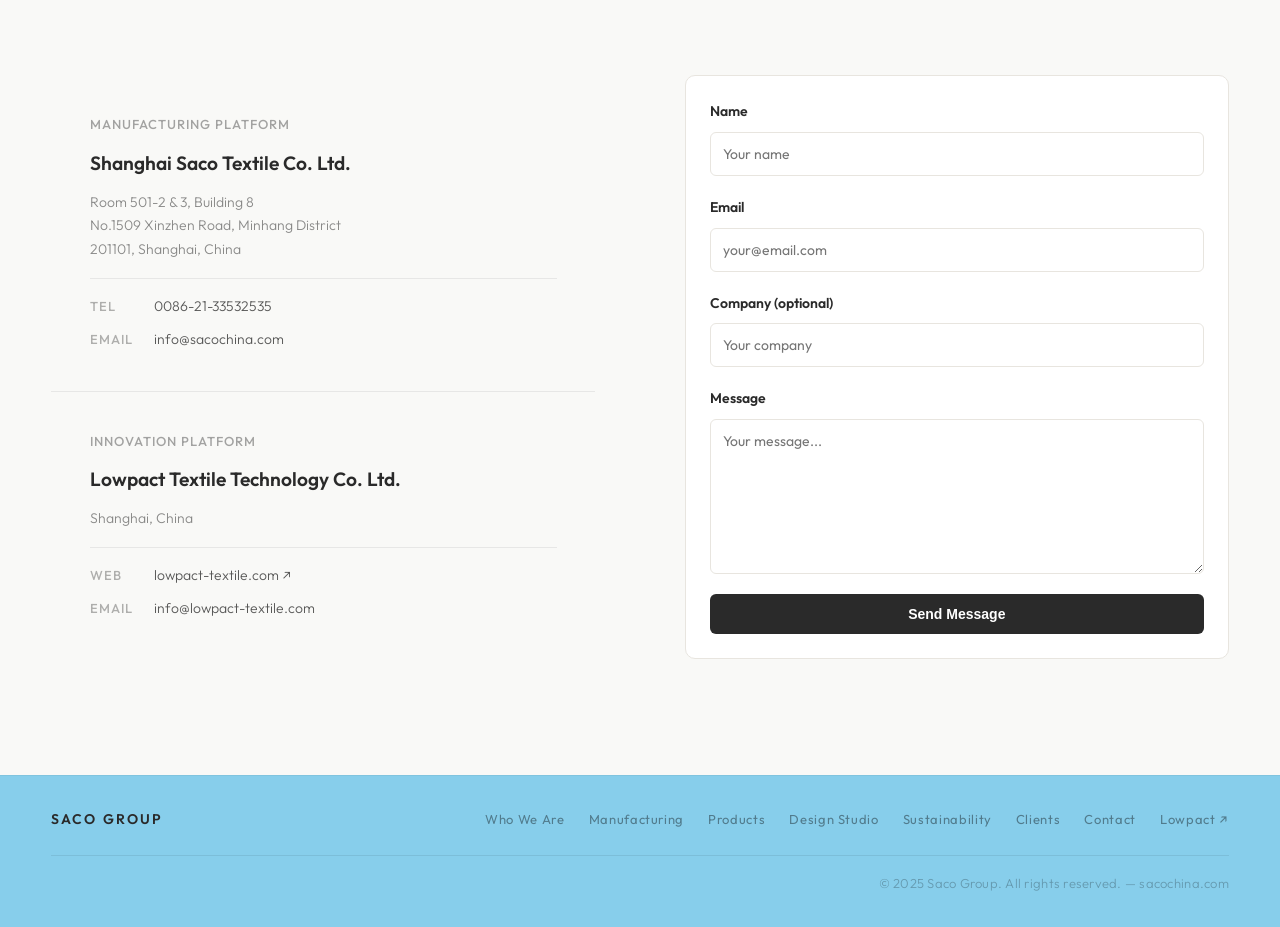
==== commit efdad287: "Complete i18n: EN/ES/JA translations for all 5 pages - 348 translatable elements tagged across all p" ====
--- a/index.html
+++ b/index.html
@@ -6,9 +6,7 @@
   <title>Saco Group — Low-Impact Textile Technologies &amp; Finished Products</title>
   <meta name="description" content="Saco Group is a vertically integrated textile manufacturer in China specialising in sustainable hosiery, seamless, underwear, silk and babywear for premium global brands.">
   <meta name="robots" content="index, follow">
-  <meta name="keywords" content="sustainable textiles, hosiery manufacturer China, seamless garments, IndiDye, SoftSpin, Resilkose, low-impact textiles, vertically integrated textile, textile factory China, B2B textile supplier, underwear manufacturer, babywear manufacturer">
-  <link rel="canonical" href="https://sacochina.com/">
-  <link rel="icon" type="image/svg+xml" href="favicon.svg">
+  <meta name="keywords" content="sustainable textiles, hosiery manufacturer China, seamless garments, IndiDye, SoftSpin, Resilkose, low-impact textiles, vertically integrated textile">
 
   <!-- Open Graph -->
   <meta property="og:title" content="Saco Group — Low-Impact Textile Technologies &amp; Finished Products">
@@ -61,12 +59,17 @@
 
 
       <ul class="nav__links" id="navLinks">
-        <li><a href="#about"          class="nav__link">Who We Are</a></li>
-        <li><a href="manufacturing.html" class="nav__link">Manufacturing</a></li>
-        <li><a href="products.html"    class="nav__link">Products</a></li>
-        <li><a href="#sustainability" class="nav__link">Sustainability</a></li>
-        <li><a href="studio.html"     class="nav__link">Design Studio</a></li>
-        <li><a href="#contact"        class="nav__link nav__link--cta">Contact</a></li>
+        <li><a href="#about"          class="nav__link" data-i18n="nav-who">Who We Are</a></li>
+        <li><a href="manufacturing.html" class="nav__link" data-i18n="nav-manufacturing">Manufacturing</a></li>
+        <li><a href="products.html"    class="nav__link" data-i18n="nav-products">Products</a></li>
+        <li><a href="#sustainability" class="nav__link" data-i18n="nav-sustainability">Sustainability</a></li>
+        <li><a href="studio.html"     class="nav__link" data-i18n="nav-studio">Design Studio</a></li>
+        <li class="nav__lang-group">
+          <button class="lang-btn" data-lang="en" style="background:none;border:none;font-family:inherit;font-size:12px;text-transform:uppercase;cursor:pointer;padding:2px 4px;color:inherit;font-weight:700;opacity:1;">EN</button>
+          <button class="lang-btn" data-lang="es" style="background:none;border:none;font-family:inherit;font-size:12px;text-transform:uppercase;cursor:pointer;padding:2px 4px;color:inherit;font-weight:400;opacity:0.6;">ES</button>
+          <button class="lang-btn" data-lang="ja" style="background:none;border:none;font-family:inherit;font-size:12px;text-transform:uppercase;cursor:pointer;padding:2px 4px;color:inherit;font-weight:400;opacity:0.6;">JA</button>
+        </li>
+        <li><a href="#contact"        class="nav__link nav__link--cta" data-i18n="nav-contact">Contact</a></li>
       </ul>
     </div>
   </nav>
@@ -82,10 +85,10 @@
       </div>
 
       <div class="hero__inner">
-<h1 class="hero__headline reveal reveal--delay-1">
+<h1 class="hero__headline reveal reveal--delay-1" data-i18n-html="hero-title">
           Low-Impact Textile Technologies<br>&amp; Finished Products
         </h1>
-        <p class="hero__sub reveal reveal--delay-2">
+        <p class="hero__sub reveal reveal--delay-2" data-i18n="hero-sub">
           Saco Group is a vertically integrated textile platform combining
           material innovation, advanced manufacturing and finished product
           development for premium global brands.
@@ -97,8 +100,8 @@
       <div class="hero__cards reveal reveal--delay-4">
         <a href="#saco" class="hero__card hero__card--saco">
           <div class="hc__text">
-            <span class="hc__name">Shanghai Saco Textile</span>
-            <span class="hc__desc">Manufacturing &amp; finished product development<br>hosiery, seamless, underwear, babywear and silk</span>
+            <span class="hc__name" data-i18n="hero-card-saco-name">Shanghai Saco Textile</span>
+            <span class="hc__desc" data-i18n-html="hero-card-saco-desc">Manufacturing &amp; finished product development<br>hosiery, seamless, underwear, babywear and silk</span>
           </div>
           <span class="hc__arrow">
             <svg width="32" height="16" viewBox="0 0 32 16" fill="none" aria-hidden="true"><path d="M0 8h28M22 2l8 6-8 6" stroke="#000000" stroke-width="1.5" stroke-linecap="round" stroke-linejoin="round"/></svg>
@@ -106,8 +109,8 @@
         </a>
         <a href="#lowpact" class="hero__card hero__card--lowpact">
           <div class="hc__text">
-            <span class="hc__name">Lowpact Textile Technology</span>
-            <span class="hc__desc">Low-impact yarn, dyeing and material technologies<br>IndiDye<sup>®</sup>, SoftSpin<sup>™</sup>, Resilkose<sup>™</sup></span>
+            <span class="hc__name" data-i18n="hero-card-lowpact-name">Lowpact Textile Technology</span>
+            <span class="hc__desc" data-i18n-html="hero-card-lowpact-desc">Low-impact yarn, dyeing and material technologies<br>IndiDye<sup>&reg;</sup>, SoftSpin<sup>&trade;</sup>, Resilkose<sup>&trade;</sup></span>
           </div>
           <span class="hc__arrow">
             <svg width="32" height="16" viewBox="0 0 32 16" fill="none" aria-hidden="true"><path d="M0 8h28M22 2l8 6-8 6" stroke="#000000" stroke-width="1.5" stroke-linecap="round" stroke-linejoin="round"/></svg>
@@ -117,7 +120,7 @@
 
       <div class="hero__scroll" aria-hidden="true">
         <span class="hero__scroll-line"></span>
-        <span class="hero__scroll-text">Scroll</span>
+        <span class="hero__scroll-text" data-i18n="hero-scroll">Scroll</span>
       </div>
     </section>
 
@@ -130,13 +133,13 @@
           <!-- Left: text -->
           <div class="reveal">
             <div class="s-header">
-              <h2 class="s-title">Who We Are</h2>
-            </div>
-            <p class="about-body">
+              <h2 class="s-title" data-i18n="about-title">Who We Are</h2>
+            </div>
+            <p class="about-body" data-i18n="about-body-1">
               SACO Group connects low-impact material technology with scalable manufacturing platforms in China. With decades of experience in hosiery, seamless and next-to-skin categories, we support premium brands from yarn development to industrial production.
             </p>
             <br>
-            <p class="about-body">
+            <p class="about-body" data-i18n="about-body-2">
               Our structure is built around two specialised platforms — Shanghai Saco Textile for manufacturing and product development, and Lowpact Textile Technology for material innovation and sustainable credentials.
             </p>
           </div>
@@ -188,54 +191,54 @@
 
         <div class="platform-intro-grid reveal">
           <div class="platform-intro">
-            <h2 class="s-title" style="margin-bottom: 0.5rem;">Shanghai Saco Textile Co. Ltd.</h2>
-            <p class="s-subtitle" style="margin-bottom: clamp(1.5rem, 3vw, 2.5rem);">Finished Products Platform</p>
-            <p>SACO is the manufacturing and product development platform of SACO Group, translating advanced materials and low-impact technologies into premium finished garments.</p>
+            <h2 class="s-title" style="margin-bottom: 0.5rem;" data-i18n="saco-title">Shanghai Saco Textile Co. Ltd.</h2>
+            <p class="s-subtitle" style="margin-bottom: clamp(1.5rem, 3vw, 2.5rem);" data-i18n="saco-subtitle">Finished Products Platform</p>
+            <p data-i18n="saco-body-1">SACO is the manufacturing and product development platform of SACO Group, translating advanced materials and low-impact technologies into premium finished garments.</p>
             <br>
-            <p>Building on decades of experience in hosiery, seamless and next-to-skin intimates, SACO combines industrial expertise, material know-how and responsible production to deliver consistent quality at scale.</p>
+            <p data-i18n="saco-body-2">Building on decades of experience in hosiery, seamless and next-to-skin intimates, SACO combines industrial expertise, material know-how and responsible production to deliver consistent quality at scale.</p>
             <br>
-            <p>Our role is to connect innovation with real-world application, supporting brands from product development and sampling to industrial production, with a strong focus on fit, comfort and long-term performance.</p>
+            <p data-i18n="saco-body-3">Our role is to connect innovation with real-world application, supporting brands from product development and sampling to industrial production, with a strong focus on fit, comfort and long-term performance.</p>
           </div>
           <div class="platform-intro__img">
             <img src="images/swimwear/imagen-lenceria.jpg?v=2" alt="Finished products — lingerie" loading="lazy">
           </div>
         </div>
 
-        <h3 class="s-subtitle reveal reveal--delay-2">Why Saco</h3>
+        <h3 class="s-subtitle reveal reveal--delay-2" data-i18n="why-saco">Why Saco</h3>
         <div class="why-banner reveal reveal--delay-2">
-          <span class="why-banner__item">Product-focused development</span>
-          <span class="why-banner__item">Strong industrial base in Asia</span>
-          <span class="why-banner__item">Flexibility across categories and volumes</span>
-          <span class="why-banner__item">Experience with demanding international brands</span>
+          <span class="why-banner__item" data-i18n="why-item-1">Product-focused development</span>
+          <span class="why-banner__item" data-i18n="why-item-2">Strong industrial base in Asia</span>
+          <span class="why-banner__item" data-i18n="why-item-3">Flexibility across categories and volumes</span>
+          <span class="why-banner__item" data-i18n="why-item-4">Experience with demanding international brands</span>
         </div>
 
         <div class="capabilities reveal">
           <div class="capabilities__header">
-            <h3 class="capabilities__heading">Core Capabilities</h3>
-            <a href="products.html" class="capabilities__btn">Explore Products →</a>
+            <h3 class="capabilities__heading" data-i18n="core-capabilities">Core Capabilities</h3>
+            <a href="products.html" class="capabilities__btn" data-i18n="explore-products">Explore Products &rarr;</a>
           </div>
         </div>
 
         <div class="saco-stats reveal">
           <div class="saco-stat">
-            <span class="saco-stat__n">400</span>
-            <span class="saco-stat__label">Knitting Machines</span>
-            <span class="saco-stat__sub">→ 40M pairs socks / year</span>
+            <span class="saco-stat__n" data-i18n="stat-knitting-n">400</span>
+            <span class="saco-stat__label" data-i18n="stat-knitting-label">Knitting Machines</span>
+            <span class="saco-stat__sub" data-i18n="stat-knitting-sub">&rarr; 40M pairs socks / year</span>
           </div>
           <div class="saco-stat">
-            <span class="saco-stat__n">80</span>
-            <span class="saco-stat__label">Seamless Machines</span>
-            <span class="saco-stat__sub">→ 8M seamless garments / year</span>
+            <span class="saco-stat__n" data-i18n="stat-seamless-n">80</span>
+            <span class="saco-stat__label" data-i18n="stat-seamless-label">Seamless Machines</span>
+            <span class="saco-stat__sub" data-i18n="stat-seamless-sub">&rarr; 8M seamless garments / year</span>
           </div>
           <div class="saco-stat">
-            <span class="saco-stat__n">12</span>
-            <span class="saco-stat__label">Production Lines</span>
-            <span class="saco-stat__sub">→ 10M pieces underwear &amp; swimwear / year</span>
+            <span class="saco-stat__n" data-i18n="stat-lines-n">12</span>
+            <span class="saco-stat__label" data-i18n="stat-lines-label">Production Lines</span>
+            <span class="saco-stat__sub" data-i18n="stat-lines-sub">&rarr; 10M pieces underwear &amp; swimwear / year</span>
           </div>
           <div class="saco-stat">
-            <span class="saco-stat__n">50</span>
-            <span class="saco-stat__label">Flat Knit Machines</span>
-            <span class="saco-stat__sub">→ 3M baby knitwear pieces / year</span>
+            <span class="saco-stat__n" data-i18n="stat-flatknit-n">50</span>
+            <span class="saco-stat__label" data-i18n="stat-flatknit-label">Flat Knit Machines</span>
+            <span class="saco-stat__sub" data-i18n="stat-flatknit-sub">&rarr; 3M baby knitwear pieces / year</span>
           </div>
         </div>
 
@@ -248,64 +251,64 @@
       <div class="container">
 
         <div class="s-header reveal">
-          <h2 class="s-title">Sustainability</h2>
+          <h2 class="s-title" data-i18n="sustain-title">Sustainability</h2>
         </div>
 
         <div class="sustain-grid">
           <div class="reveal reveal--delay-1">
-            <p class="sustain-lead">
+            <p class="sustain-lead" data-i18n="sustain-lead">
               Embedded in technology, not added as a final layer
             </p>
-            <p class="sustain-body">
-              Our approach focuses on reducing chemicals, water use and waste at the source, prioritising physical and mechanical solutions over chemical finishes. From IndiDye<sup>®</sup> plant-based dyeing to SoftSpin<sup>™</sup> chemical-free softening and Resilkose<sup>™</sup> circular silk — sustainability is built into the material itself.
+            <p class="sustain-body" data-i18n-html="sustain-body">
+              Our approach focuses on reducing chemicals, water use and waste at the source, prioritising physical and mechanical solutions over chemical finishes. From IndiDye<sup>&reg;</sup> plant-based dyeing to SoftSpin<sup>&trade;</sup> chemical-free softening and Resilkose<sup>&trade;</sup> circular silk &mdash; sustainability is built into the material itself.
             </p>
           </div>
 
           <div>
-            <div class="sustain-materials__title reveal reveal--delay-2">Responsible Materials</div>
+            <div class="sustain-materials__title reveal reveal--delay-2" data-i18n="sustain-materials-title">Responsible Materials</div>
             <div class="mat-grid" id="mat-grid">
-              <div class="mat-card"><span class="mat-card__icon">●</span><span class="mat-card__name">Organic Cotton</span></div>
-              <a href="https://www.lowpact-textile.com/" target="_blank" rel="noopener noreferrer" class="mat-card mat-card--dark"><span class="mat-card__icon">●</span><span class="mat-card__name">Recycled &amp; Organic Silk ↗</span></a>
-              <div class="mat-card"><span class="mat-card__icon">●</span><span class="mat-card__name">RWS Responsible Wool</span></div>
-              <div class="mat-card"><span class="mat-card__icon">●</span><span class="mat-card__name">CMIA Cotton Made in Africa</span></div>
-              <div class="mat-card"><span class="mat-card__icon">●</span><span class="mat-card__name">Recycled Cotton</span></div>
-              <div class="mat-card"><span class="mat-card__icon">●</span><span class="mat-card__name">Recycled Nylon</span></div>
-              <div class="mat-card"><span class="mat-card__icon">●</span><span class="mat-card__name">Recycled Polyester</span></div>
-              <div class="mat-card"><span class="mat-card__icon">●</span><span class="mat-card__name">Recycled Acrylic</span></div>
-              <div class="mat-card"><span class="mat-card__icon">●</span><span class="mat-card__name">Eco Viscose</span></div>
-              <div class="mat-card"><span class="mat-card__icon">●</span><span class="mat-card__name">Veglon<sup>®</sup> Bio Based</span></div>
-              <div class="mat-card"><span class="mat-card__icon">●</span><span class="mat-card__name">Polylana<sup>®</sup></span></div>
-              <a href="https://www.indidye.com/" target="_blank" rel="noopener noreferrer" class="mat-card mat-card--highlight"><span class="mat-card__icon">◆</span><span class="mat-card__name">Plant Dye IndiDye<sup>®</sup> ↗</span></a>
+              <div class="mat-card"><span class="mat-card__icon">&bull;</span><span class="mat-card__name" data-i18n="mat-organic-cotton">Organic Cotton</span></div>
+              <a href="https://www.lowpact-textile.com/" target="_blank" rel="noopener noreferrer" class="mat-card mat-card--dark"><span class="mat-card__icon">&bull;</span><span class="mat-card__name" data-i18n-html="mat-recycled-silk">Recycled &amp; Organic Silk &nearr;</span></a>
+              <div class="mat-card"><span class="mat-card__icon">&bull;</span><span class="mat-card__name" data-i18n="mat-rws">RWS Responsible Wool</span></div>
+              <div class="mat-card"><span class="mat-card__icon">&bull;</span><span class="mat-card__name" data-i18n="mat-cmia">CMIA Cotton Made in Africa</span></div>
+              <div class="mat-card"><span class="mat-card__icon">&bull;</span><span class="mat-card__name" data-i18n="mat-recycled-cotton">Recycled Cotton</span></div>
+              <div class="mat-card"><span class="mat-card__icon">&bull;</span><span class="mat-card__name" data-i18n="mat-recycled-nylon">Recycled Nylon</span></div>
+              <div class="mat-card"><span class="mat-card__icon">&bull;</span><span class="mat-card__name" data-i18n="mat-recycled-poly">Recycled Polyester</span></div>
+              <div class="mat-card"><span class="mat-card__icon">&bull;</span><span class="mat-card__name" data-i18n="mat-recycled-acrylic">Recycled Acrylic</span></div>
+              <div class="mat-card"><span class="mat-card__icon">&bull;</span><span class="mat-card__name" data-i18n="mat-eco-viscose">Eco Viscose</span></div>
+              <div class="mat-card"><span class="mat-card__icon">&bull;</span><span class="mat-card__name" data-i18n-html="mat-veglon">Veglon<sup>&reg;</sup> Bio Based</span></div>
+              <div class="mat-card"><span class="mat-card__icon">&bull;</span><span class="mat-card__name" data-i18n-html="mat-polylana">Polylana<sup>&reg;</sup></span></div>
+              <a href="https://www.indidye.com/" target="_blank" rel="noopener noreferrer" class="mat-card mat-card--highlight"><span class="mat-card__icon">&loz;</span><span class="mat-card__name" data-i18n-html="mat-indidye">Plant Dye IndiDye<sup>&reg;</sup> &nearr;</span></a>
             </div>
           </div>
         </div>
 
         <div class="certs-block reveal">
-          <p class="certs-block__label">Certifications</p>
+          <p class="certs-block__label" data-i18n="certs-label">Certifications</p>
           <div class="certs-grid">
             <div class="cert-item">
               <img src="images/logos/gots-vector-logo.png" alt="GOTS" class="cert-item__logo">
-              <div class="cert-item__name">Global Organic Textile Standard</div>
+              <div class="cert-item__name" data-i18n="cert-gots">Global Organic Textile Standard</div>
             </div>
             <div class="cert-item">
               <img src="images/logos/responsible-wool-standard-rws-logo-vector.png" alt="RWS" class="cert-item__logo">
-              <div class="cert-item__name">Responsible Wool Standard</div>
+              <div class="cert-item__name" data-i18n="cert-rws">Responsible Wool Standard</div>
             </div>
             <div class="cert-item">
               <img src="images/logos/grs-logo.png" alt="GRS" class="cert-item__logo">
-              <div class="cert-item__name">Global Recycled Standard</div>
+              <div class="cert-item__name" data-i18n="cert-grs">Global Recycled Standard</div>
             </div>
             <div class="cert-item">
               <img src="images/logos/oeko-tex-logo-passport.png" alt="Oeko-Tex" class="cert-item__logo">
-              <div class="cert-item__name">Oeko-Tex Eco Passport</div>
+              <div class="cert-item__name" data-i18n="cert-oeko">Oeko-Tex Eco Passport</div>
             </div>
             <div class="cert-item">
               <img src="images/logos/roadmap-to-zero-logo-vector.svg" alt="Roadmap to Zero" class="cert-item__logo">
-              <div class="cert-item__name">Roadmap to Zero</div>
+              <div class="cert-item__name" data-i18n="cert-roadmap">Roadmap to Zero</div>
             </div>
             <div class="cert-item">
               <img src="images/logos/BSCI.png" alt="BSCI" class="cert-item__logo">
-              <div class="cert-item__name">Business Social Compliance</div>
+              <div class="cert-item__name" data-i18n="cert-bsci">Business Social Compliance</div>
             </div>
           </div>
         </div>
@@ -321,15 +324,15 @@
       <div class="container">
 
         <div class="s-header reveal">
-          <h2 class="s-title">Clients &amp; Markets</h2>
+          <h2 class="s-title" data-i18n-html="clients-title">Clients &amp; Markets</h2>
         </div>
 
         <div class="clients-intro reveal reveal--delay-1">
-          <p>We partner with fashion brands and international retailers across global markets, supporting both structured production programs and ongoing product development.</p>
+          <p data-i18n="clients-body-1">We partner with fashion brands and international retailers across global markets, supporting both structured production programs and ongoing product development.</p>
           <br>
-          <p>Our clients operate across Europe, North America, South America and Australia, reflecting our ability to work across different market requirements, price levels and product strategies.</p>
+          <p data-i18n="clients-body-2">Our clients operate across Europe, North America, South America and Australia, reflecting our ability to work across different market requirements, price levels and product strategies.</p>
           <br>
-          <p>The brands shown here represent a selection of ongoing collaborations.</p>
+          <p data-i18n="clients-body-3">The brands shown here represent a selection of ongoing collaborations.</p>
         </div>
 
         <div class="clients-grid reveal reveal--delay-2">
@@ -385,32 +388,32 @@
 
         <div class="s-header s-header--with-link reveal">
           <div class="s-header__left">
-            <h2 class="s-title">Lowpact Textile Technology, Ltd.</h2>
-          </div>
-          <a href="https://lowpact-textile.com" target="_blank" rel="noopener noreferrer" class="editorial-link">Visit Lowpact Textile Technology →</a>
-        </div>
-
-        <p class="platform-intro reveal reveal--delay-1">
+            <h2 class="s-title" data-i18n="lowpact-title">Lowpact Textile Technology, Ltd.</h2>
+          </div>
+          <a href="https://lowpact-textile.com" target="_blank" rel="noopener noreferrer" class="editorial-link" data-i18n="lowpact-visit">Visit Lowpact Textile Technology &rarr;</a>
+        </div>
+
+        <p class="platform-intro reveal reveal--delay-1" data-i18n="lowpact-intro">
           The innovation engine of Saco Group. Lowpact Textile Technology develops low-impact yarn, dyeing and material technologies that underpin our sustainable credentials — and those of the premium brands we supply.
         </p>
 
         <div class="tech-cards reveal reveal--delay-2">
           <div class="tech-card">
-            <h3 class="tech-card__name">IndiDye<sup>®</sup></h3>
-            <p class="tech-card__desc">High-performance natural plant dyes with low environmental impact. A closed-loop dyeing process that eliminates synthetic colorants without compromising colour fastness or vibrancy.</p>
+            <h3 class="tech-card__name" data-i18n-html="tech-indidye-name">IndiDye<sup>&reg;</sup></h3>
+            <p class="tech-card__desc" data-i18n="tech-indidye-desc">High-performance natural plant dyes with low environmental impact. A closed-loop dyeing process that eliminates synthetic colorants without compromising colour fastness or vibrancy.</p>
           </div>
           <div class="tech-card">
-            <h3 class="tech-card__name">SoftSpin<sup>™</sup></h3>
-            <p class="tech-card__desc">Patented spinning technology delivering premium softness without chemical softeners. Produces yarns with exceptional hand-feel that maintain their properties through repeated washing.</p>
+            <h3 class="tech-card__name" data-i18n-html="tech-softspin-name">SoftSpin<sup>&trade;</sup></h3>
+            <p class="tech-card__desc" data-i18n="tech-softspin-desc">Patented spinning technology delivering premium softness without chemical softeners. Produces yarns with exceptional hand-feel that maintain their properties through repeated washing.</p>
           </div>
           <div class="tech-card">
-            <h3 class="tech-card__name">Resilkose<sup>™</sup></h3>
-            <p class="tech-card__desc">GRS-certified recycled and organic silk for circular premium textiles. Maintains the luxurious qualities of silk while significantly reducing the environmental footprint of silk production.</p>
+            <h3 class="tech-card__name" data-i18n-html="tech-resilkose-name">Resilkose<sup>&trade;</sup></h3>
+            <p class="tech-card__desc" data-i18n="tech-resilkose-desc">GRS-certified recycled and organic silk for circular premium textiles. Maintains the luxurious qualities of silk while significantly reducing the environmental footprint of silk production.</p>
           </div>
         </div>
 
         <div class="lowpact-certs reveal reveal--delay-3">
-          <p class="lowpact-certs__label">Certifications &amp; Standards</p>
+          <p class="lowpact-certs__label" data-i18n-html="lowpact-certs-label">Certifications &amp; Standards</p>
           <div class="lowpact-certs__logos">
             <img src="images/logos/roadmap-to-zero-logo-vector.svg" alt="Roadmap to Zero" class="lowpact-cert-logo">
             <img src="images/logos/textile-exchange-logo.png" alt="Textile Exchange" class="lowpact-cert-logo">
@@ -429,44 +432,44 @@
       <div class="container">
 
         <div class="s-header reveal">
-          <h2 class="s-title">Get In Touch</h2>
+          <h2 class="s-title" data-i18n="contact-title">Get In Touch</h2>
         </div>
 
         <div class="contact-layout reveal reveal--delay-1">
           <!-- Left: info cards -->
           <div class="contact-cards-stack">
             <div class="contact-card">
-              <div class="contact-card__platform">Manufacturing Platform</div>
-              <h3 class="contact-card__name">Shanghai Saco Textile Co. Ltd.</h3>
-              <address class="contact-card__address">
+              <div class="contact-card__platform" data-i18n="contact-mfg-platform">Manufacturing Platform</div>
+              <h3 class="contact-card__name" data-i18n="contact-mfg-name">Shanghai Saco Textile Co. Ltd.</h3>
+              <address class="contact-card__address" data-i18n-html="contact-mfg-address">
                 Room 501-2 &amp; 3, Building 8<br>
                 No.1509 Xinzhen Road, Minhang District<br>
                 201101, Shanghai, China
               </address>
               <div class="contact-card__details">
                 <a href="tel:+862133532535" class="contact-link">
-                  <span class="contact-link__label">Tel</span>
+                  <span class="contact-link__label" data-i18n="contact-label-tel">Tel</span>
                   <span class="contact-link__value">0086-21-33532535</span>
                 </a>
                 <a href="mailto:info@sacochina.com" class="contact-link">
-                  <span class="contact-link__label">Email</span>
+                  <span class="contact-link__label" data-i18n="contact-label-email">Email</span>
                   <span class="contact-link__value">info@sacochina.com</span>
                 </a>
               </div>
             </div>
             <div class="contact-card">
-              <div class="contact-card__platform">Innovation Platform</div>
-              <h3 class="contact-card__name">Lowpact Textile Technology Co. Ltd.</h3>
-              <address class="contact-card__address">
+              <div class="contact-card__platform" data-i18n="contact-inn-platform">Innovation Platform</div>
+              <h3 class="contact-card__name" data-i18n="contact-inn-name">Lowpact Textile Technology Co. Ltd.</h3>
+              <address class="contact-card__address" data-i18n="contact-inn-address">
                 Shanghai, China
               </address>
               <div class="contact-card__details">
                 <a href="https://lowpact-textile.com" target="_blank" rel="noopener noreferrer" class="contact-link">
-                  <span class="contact-link__label">Web</span>
-                  <span class="contact-link__value">lowpact-textile.com ↗</span>
+                  <span class="contact-link__label" data-i18n="contact-label-web">Web</span>
+                  <span class="contact-link__value">lowpact-textile.com &nearr;</span>
                 </a>
                 <a href="mailto:info@lowpact-textile.com" class="contact-link">
-                  <span class="contact-link__label">Email</span>
+                  <span class="contact-link__label" data-i18n="contact-label-email">Email</span>
                   <span class="contact-link__value">info@lowpact-textile.com</span>
                 </a>
               </div>
@@ -478,22 +481,22 @@
             <input type="hidden" name="_subject" value="New inquiry from sacochina.com">
             <input type="hidden" name="_template" value="table">
             <div style="margin-bottom: 20px;">
-              <label style="display: block; font-weight: 600; color: var(--c-text); margin-bottom: 8px; font-size: 14px;">Name</label>
-              <input type="text" name="name" required style="width: 100%; padding: 12px; border: 1px solid var(--c-border); border-radius: 6px; font-family: var(--font-body); font-size: 14px;" placeholder="Your name">
+              <label style="display: block; font-weight: 600; color: var(--c-text); margin-bottom: 8px; font-size: 14px;" data-i18n="form-label-name">Name</label>
+              <input type="text" name="name" required style="width: 100%; padding: 12px; border: 1px solid var(--c-border); border-radius: 6px; font-family: var(--font-body); font-size: 14px;" placeholder="Your name" data-i18n-placeholder="form-placeholder-name">
             </div>
             <div style="margin-bottom: 20px;">
-              <label style="display: block; font-weight: 600; color: var(--c-text); margin-bottom: 8px; font-size: 14px;">Email</label>
-              <input type="email" name="_replyto" required style="width: 100%; padding: 12px; border: 1px solid var(--c-border); border-radius: 6px; font-family: var(--font-body); font-size: 14px;" placeholder="your@email.com">
+              <label style="display: block; font-weight: 600; color: var(--c-text); margin-bottom: 8px; font-size: 14px;" data-i18n="form-label-email">Email</label>
+              <input type="email" name="_replyto" required style="width: 100%; padding: 12px; border: 1px solid var(--c-border); border-radius: 6px; font-family: var(--font-body); font-size: 14px;" placeholder="your@email.com" data-i18n-placeholder="form-placeholder-email">
             </div>
             <div style="margin-bottom: 20px;">
-              <label style="display: block; font-weight: 600; color: var(--c-text); margin-bottom: 8px; font-size: 14px;">Company (optional)</label>
-              <input type="text" name="company" style="width: 100%; padding: 12px; border: 1px solid var(--c-border); border-radius: 6px; font-family: var(--font-body); font-size: 14px;" placeholder="Your company">
+              <label style="display: block; font-weight: 600; color: var(--c-text); margin-bottom: 8px; font-size: 14px;" data-i18n="form-label-company">Company (optional)</label>
+              <input type="text" name="company" style="width: 100%; padding: 12px; border: 1px solid var(--c-border); border-radius: 6px; font-family: var(--font-body); font-size: 14px;" placeholder="Your company" data-i18n-placeholder="form-placeholder-company">
             </div>
             <div style="margin-bottom: 20px; flex: 1; display: flex; flex-direction: column;">
-              <label style="display: block; font-weight: 600; color: var(--c-text); margin-bottom: 8px; font-size: 14px;">Message</label>
-              <textarea name="message" required style="width: 100%; padding: 12px; border: 1px solid var(--c-border); border-radius: 6px; font-family: var(--font-body); font-size: 14px; resize: vertical; flex: 1; min-height: 120px;" placeholder="Your message..."></textarea>
-            </div>
-            <button type="submit" id="form-btn" style="width: 100%; padding: 12px; background: var(--c-text); color: white; border: none; border-radius: 6px; font-weight: 600; font-size: 14px; cursor: pointer; transition: all 0.3s;">Send Message</button>
+              <label style="display: block; font-weight: 600; color: var(--c-text); margin-bottom: 8px; font-size: 14px;" data-i18n="form-label-message">Message</label>
+              <textarea name="message" required style="width: 100%; padding: 12px; border: 1px solid var(--c-border); border-radius: 6px; font-family: var(--font-body); font-size: 14px; resize: vertical; flex: 1; min-height: 120px;" placeholder="Your message..." data-i18n-placeholder="form-placeholder-message"></textarea>
+            </div>
+            <button type="submit" id="form-btn" style="width: 100%; padding: 12px; background: var(--c-text); color: white; border: none; border-radius: 6px; font-weight: 600; font-size: 14px; cursor: pointer; transition: all 0.3s;" data-i18n="form-submit">Send Message</button>
             <div id="form-success" style="display: none;"></div>
           </form>
         </div>
@@ -507,7 +510,7 @@
       e.preventDefault();
       var btn = document.getElementById('form-btn');
       var nameVal = form.querySelector('[name="name"]').value;
-      btn.textContent = 'Sending...';
+      btn.textContent = window.sacoI18n ? window.sacoI18n.t('form-sending') : 'Sending...';
       btn.disabled = true;
       fetch(form.action, { method: 'POST', body: new FormData(form), headers: { 'Accept': 'application/json' } })
         .then(function(r) {
@@ -515,18 +518,20 @@
             btn.style.display = 'none';
             var summary = document.getElementById('form-success');
             summary.style.display = 'block';
+            var sentText = window.sacoI18n ? window.sacoI18n.t('form-sent') : 'Message sent';
+            var thanksText = window.sacoI18n ? window.sacoI18n.t('form-thankyou', {name: nameVal}) : ('Thank you, ' + nameVal + '. We will get back to you shortly.');
             summary.innerHTML = '<div style="text-align:center;padding:24px 0 16px;">'
-              + '<p style="font-size:18px;font-weight:600;color:var(--c-text);margin-bottom:8px;">Message sent</p>'
-              + '<p style="font-size:14px;color:var(--c-text-sec);margin-bottom:24px;">Thank you, ' + nameVal + '. We will get back to you shortly.</p>'
+              + '<p style="font-size:18px;font-weight:600;color:var(--c-text);margin-bottom:8px;">' + sentText + '</p>'
+              + '<p style="font-size:14px;color:var(--c-text-sec);margin-bottom:24px;">' + thanksText + '</p>'
               + '</div>';
             form.reset();
           } else {
-            btn.textContent = 'Error. Try again.';
+            btn.textContent = window.sacoI18n ? window.sacoI18n.t('form-error') : 'Error. Try again.';
             btn.disabled = false;
           }
         })
         .catch(function() {
-          btn.textContent = 'Error. Try again.';
+          btn.textContent = window.sacoI18n ? window.sacoI18n.t('form-error') : 'Error. Try again.';
           btn.disabled = false;
         });
     });
@@ -540,17 +545,17 @@
     <div class="container footer__inner">
       <div class="footer__logo">SACO GROUP</div>
       <nav class="footer__nav" aria-label="Footer navigation">
-        <a href="#about">Who We Are</a>
-        <a href="manufacturing.html">Manufacturing</a>
-        <a href="products.html">Products</a>
-        <a href="studio.html">Design Studio</a>
-        <a href="#sustainability">Sustainability</a>
-
-        <a href="#clients">Clients</a>
-        <a href="#contact">Contact</a>
-        <a href="https://lowpact-textile.com" target="_blank" rel="noopener noreferrer">Lowpact ↗</a>
+        <a href="#about" data-i18n="nav-who">Who We Are</a>
+        <a href="manufacturing.html" data-i18n="nav-manufacturing">Manufacturing</a>
+        <a href="products.html" data-i18n="nav-products">Products</a>
+        <a href="studio.html" data-i18n="nav-studio">Design Studio</a>
+        <a href="#sustainability" data-i18n="nav-sustainability">Sustainability</a>
+
+        <a href="#clients" data-i18n="footer-clients">Clients</a>
+        <a href="#contact" data-i18n="footer-contact">Contact</a>
+        <a href="https://lowpact-textile.com" target="_blank" rel="noopener noreferrer" data-i18n="footer-lowpact">Lowpact &nearr;</a>
       </nav>
-      <p class="footer__copy">&copy; 2025 Saco Group. All rights reserved. — sacochina.com</p>
+      <p class="footer__copy" data-i18n-html="footer-copy">&copy; 2025 Saco Group. All rights reserved. &mdash; sacochina.com</p>
     </div>
   </footer>
 
@@ -561,27 +566,33 @@
     </button>
     <div class="menu-overlay__inner">
       <nav class="menu-overlay__nav" aria-label="Main navigation">
-        <a href="#about"          class="menu-overlay__link" data-num="01">Who We Are</a>
-        <a href="manufacturing.html" class="menu-overlay__link" data-num="02">Manufacturing</a>
-        <a href="products.html"    class="menu-overlay__link" data-num="03">Products</a>
-        <a href="studio.html"     class="menu-overlay__link" data-num="04">Design Studio</a>
-        <a href="#sustainability" class="menu-overlay__link" data-num="05">Sustainability</a>
-        <a href="#clients"        class="menu-overlay__link" data-num="06">Clients &amp; Markets</a>
+        <a href="#about"          class="menu-overlay__link" data-num="01" data-i18n="nav-who">Who We Are</a>
+        <a href="manufacturing.html" class="menu-overlay__link" data-num="02" data-i18n="nav-manufacturing">Manufacturing</a>
+        <a href="products.html"    class="menu-overlay__link" data-num="03" data-i18n="nav-products">Products</a>
+        <a href="studio.html"     class="menu-overlay__link" data-num="04" data-i18n="nav-studio">Design Studio</a>
+        <a href="#sustainability" class="menu-overlay__link" data-num="05" data-i18n="nav-sustainability">Sustainability</a>
+        <a href="#clients"        class="menu-overlay__link" data-num="06" data-i18n-html="overlay-clients">Clients &amp; Markets</a>
       </nav>
       <div class="menu-overlay__footer">
         <a href="#contact" class="menu-overlay__cta">
-          Contact
+          <span data-i18n="nav-contact">Contact</span>
           <svg width="24" height="24" viewBox="0 0 20 20" fill="none" aria-hidden="true"><path d="M4 10h12M12 5l5 5-5 5" stroke="currentColor" stroke-width="1.5" stroke-linecap="round" stroke-linejoin="round"/></svg>
         </a>
         <div class="menu-overlay__secondary">
-          <a href="https://lowpact-textile.com" target="_blank" rel="noopener noreferrer">Lowpact Textile Technology ↗</a>
+          <a href="https://lowpact-textile.com" target="_blank" rel="noopener noreferrer" data-i18n="overlay-lowpact">Lowpact Textile Technology &nearr;</a>
           <a href="mailto:info@sacochina.com">info@sacochina.com</a>
           <a href="tel:+862133532535">+86 21 33532535</a>
         </div>
+        <div style="margin-top: 16px;">
+          <button class="lang-btn" data-lang="en" style="background:none;border:none;font-family:inherit;font-size:12px;text-transform:uppercase;cursor:pointer;padding:2px 6px;color:inherit;font-weight:700;opacity:1;">EN</button>
+          <button class="lang-btn" data-lang="es" style="background:none;border:none;font-family:inherit;font-size:12px;text-transform:uppercase;cursor:pointer;padding:2px 6px;color:inherit;font-weight:400;opacity:0.6;">ES</button>
+          <button class="lang-btn" data-lang="ja" style="background:none;border:none;font-family:inherit;font-size:12px;text-transform:uppercase;cursor:pointer;padding:2px 6px;color:inherit;font-weight:400;opacity:0.6;">JA</button>
+        </div>
       </div>
     </div>
   </div>
 
   <script src="main.js"></script>
+  <script src="i18n.js"></script>
 </body>
 </html>
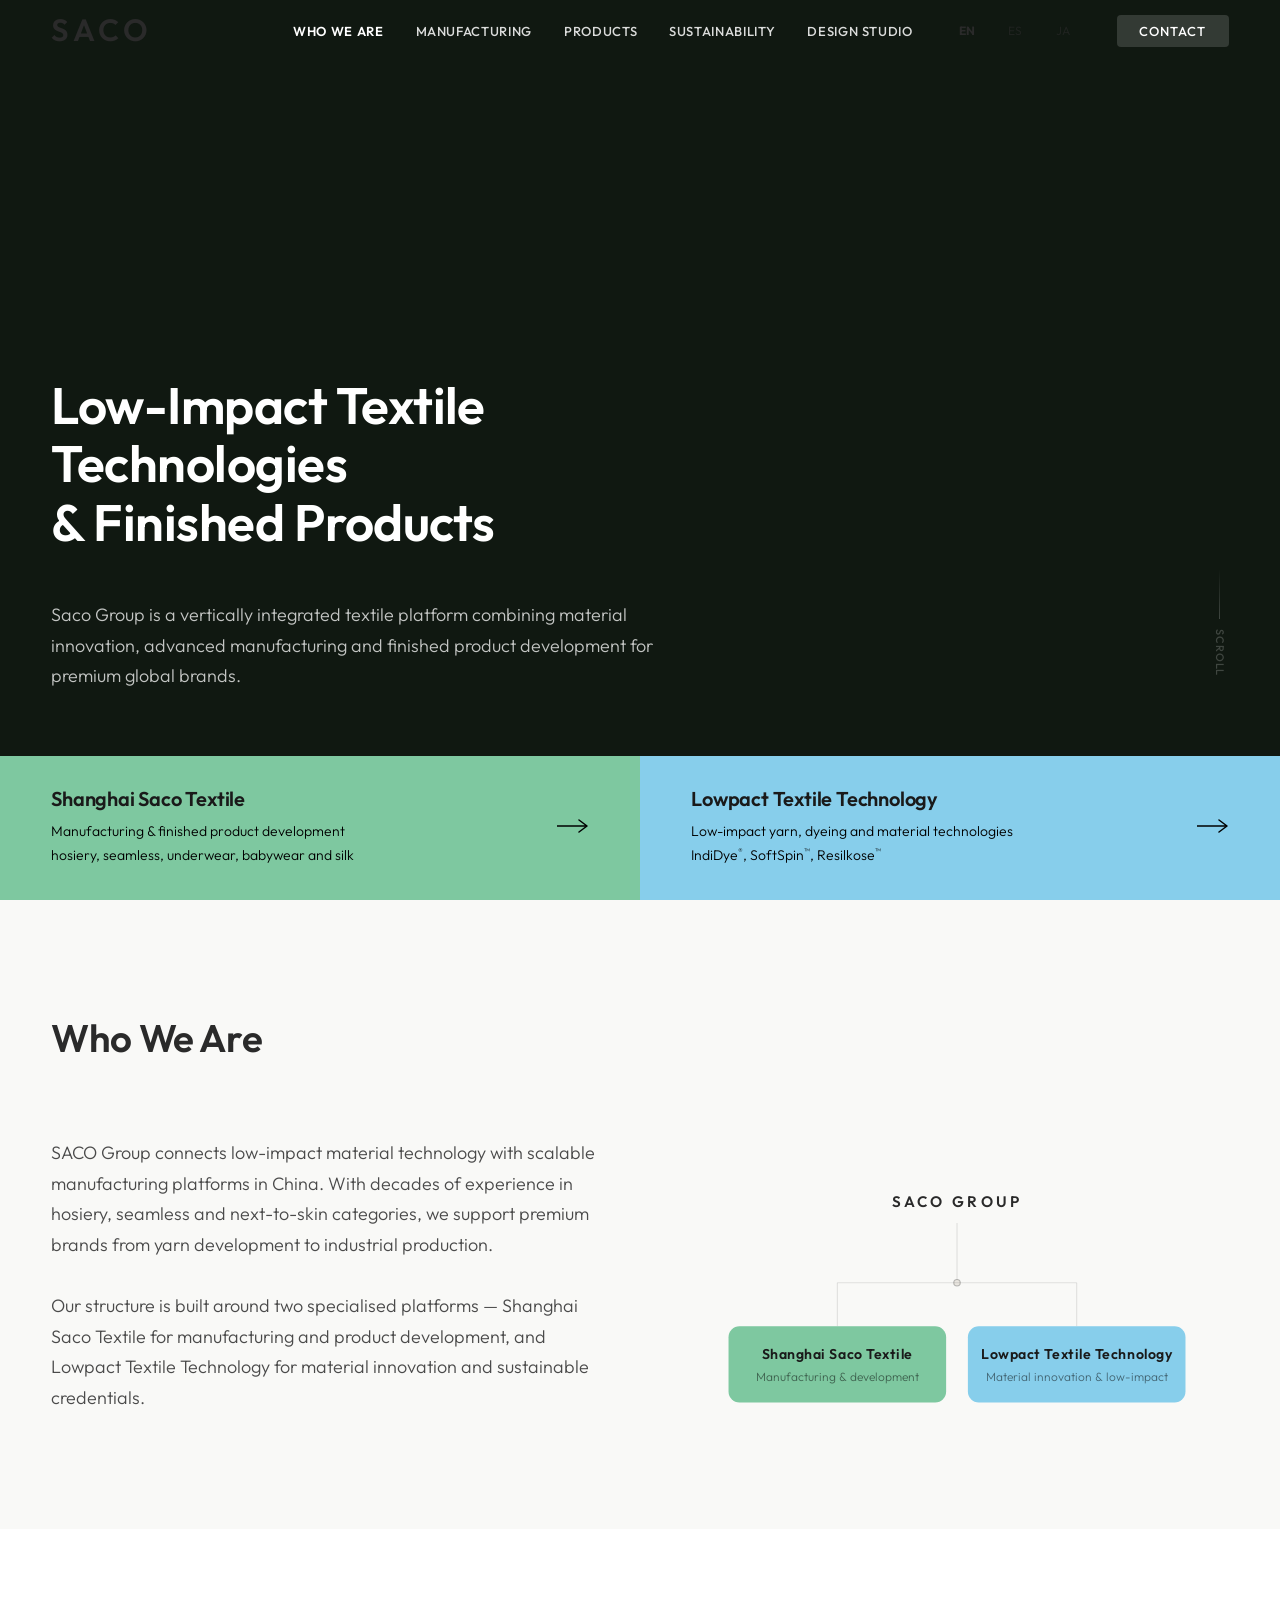
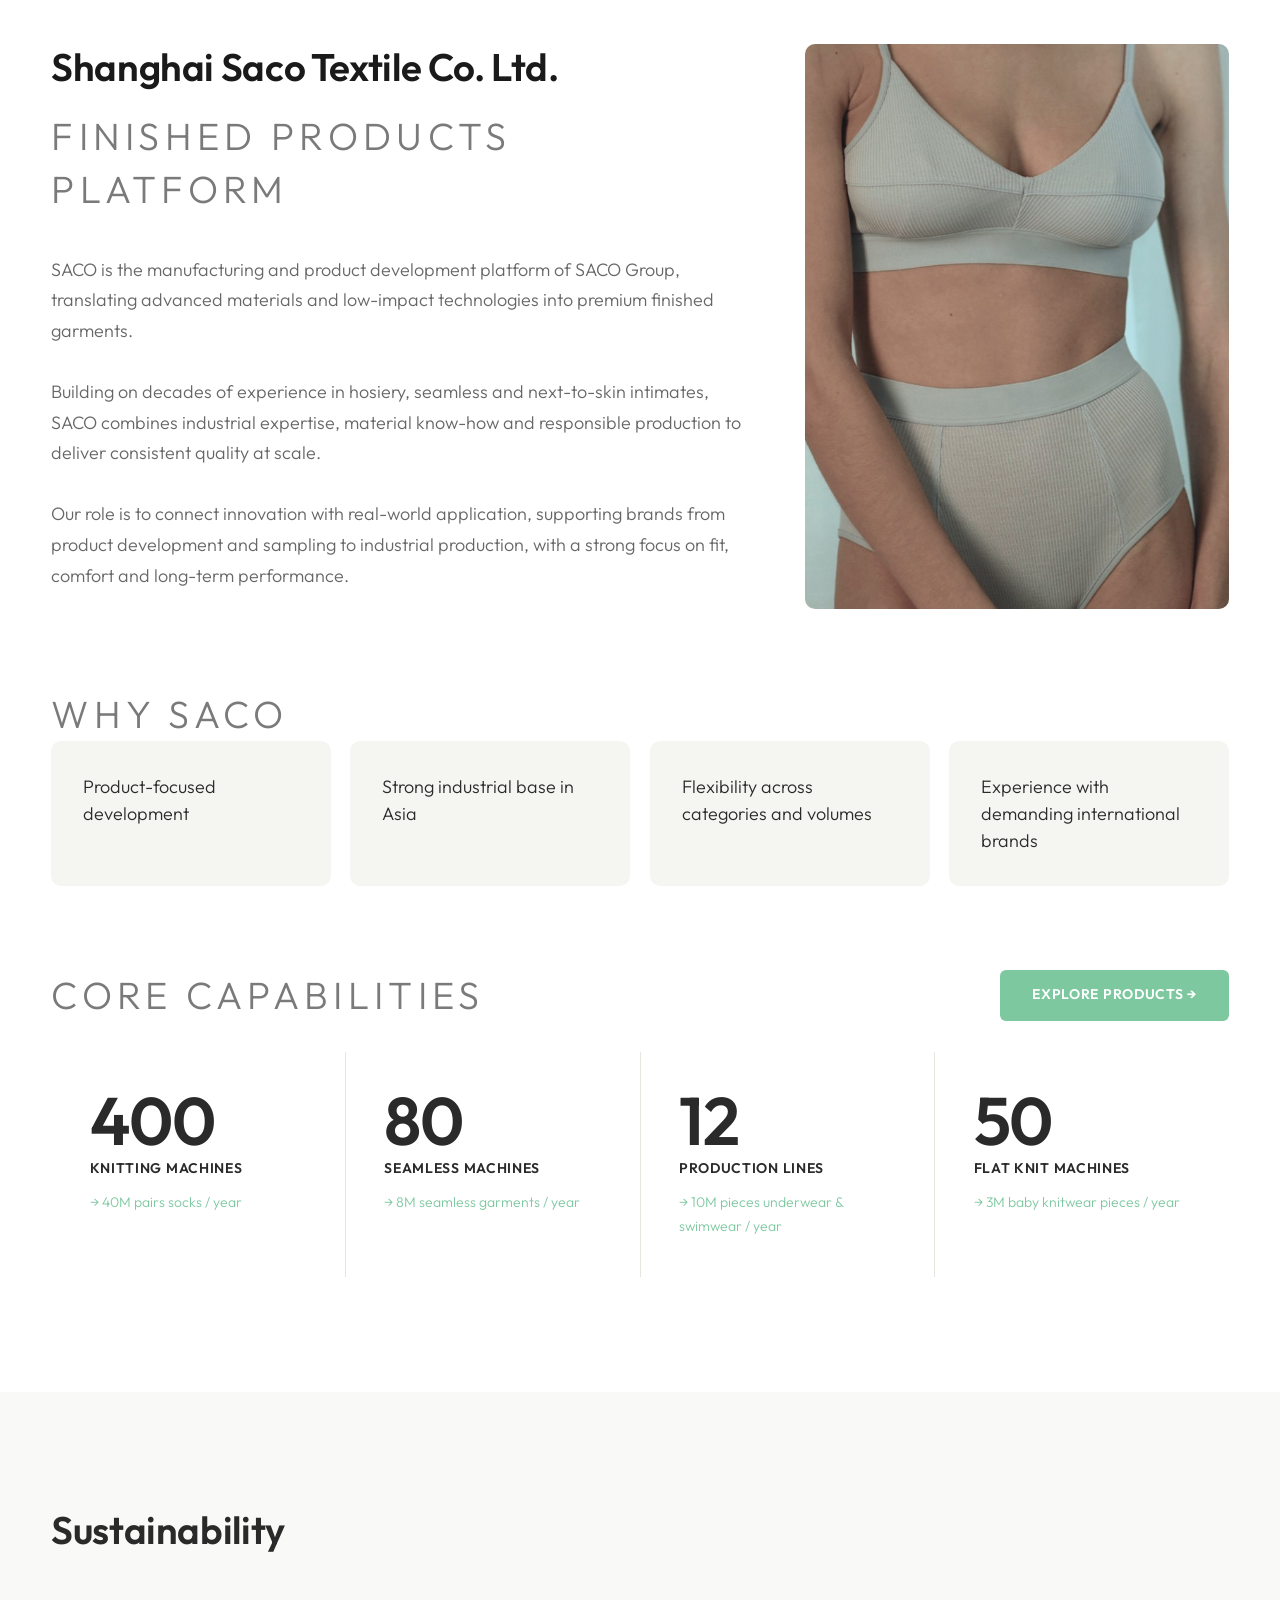
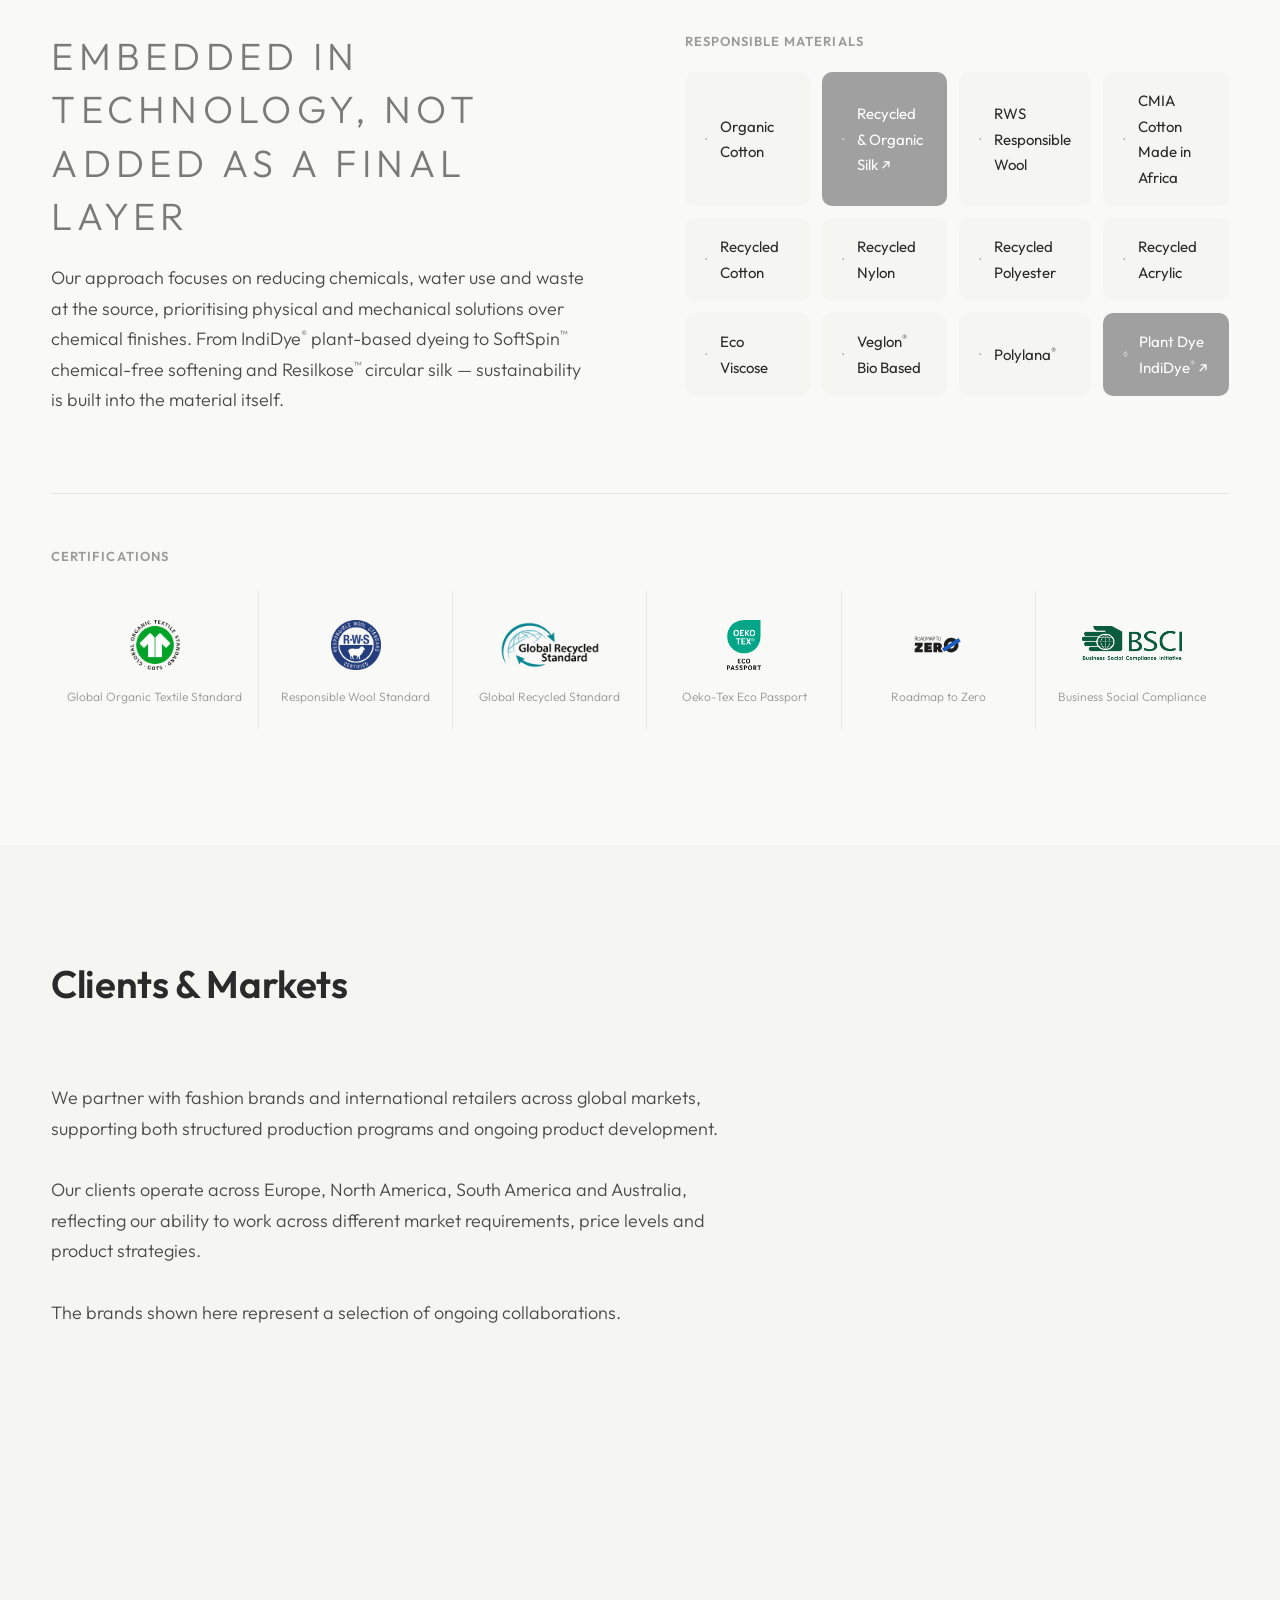
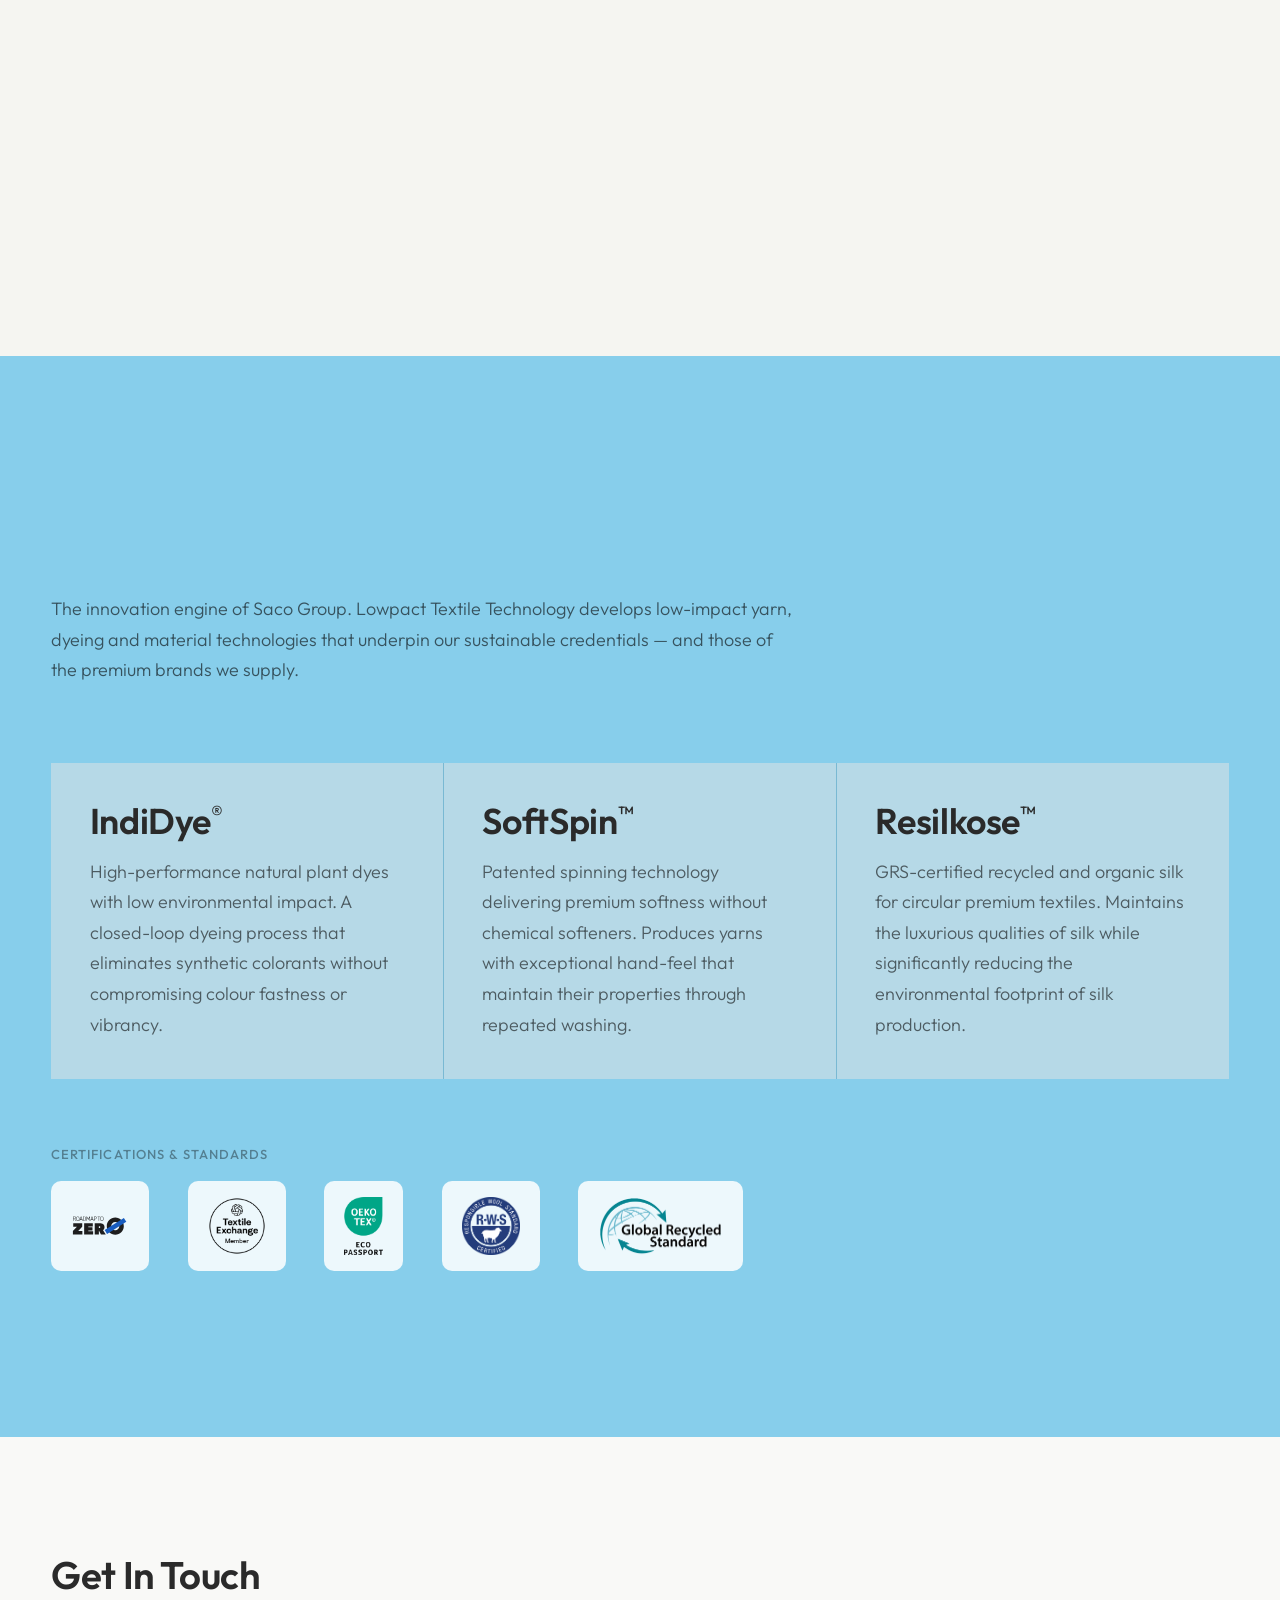
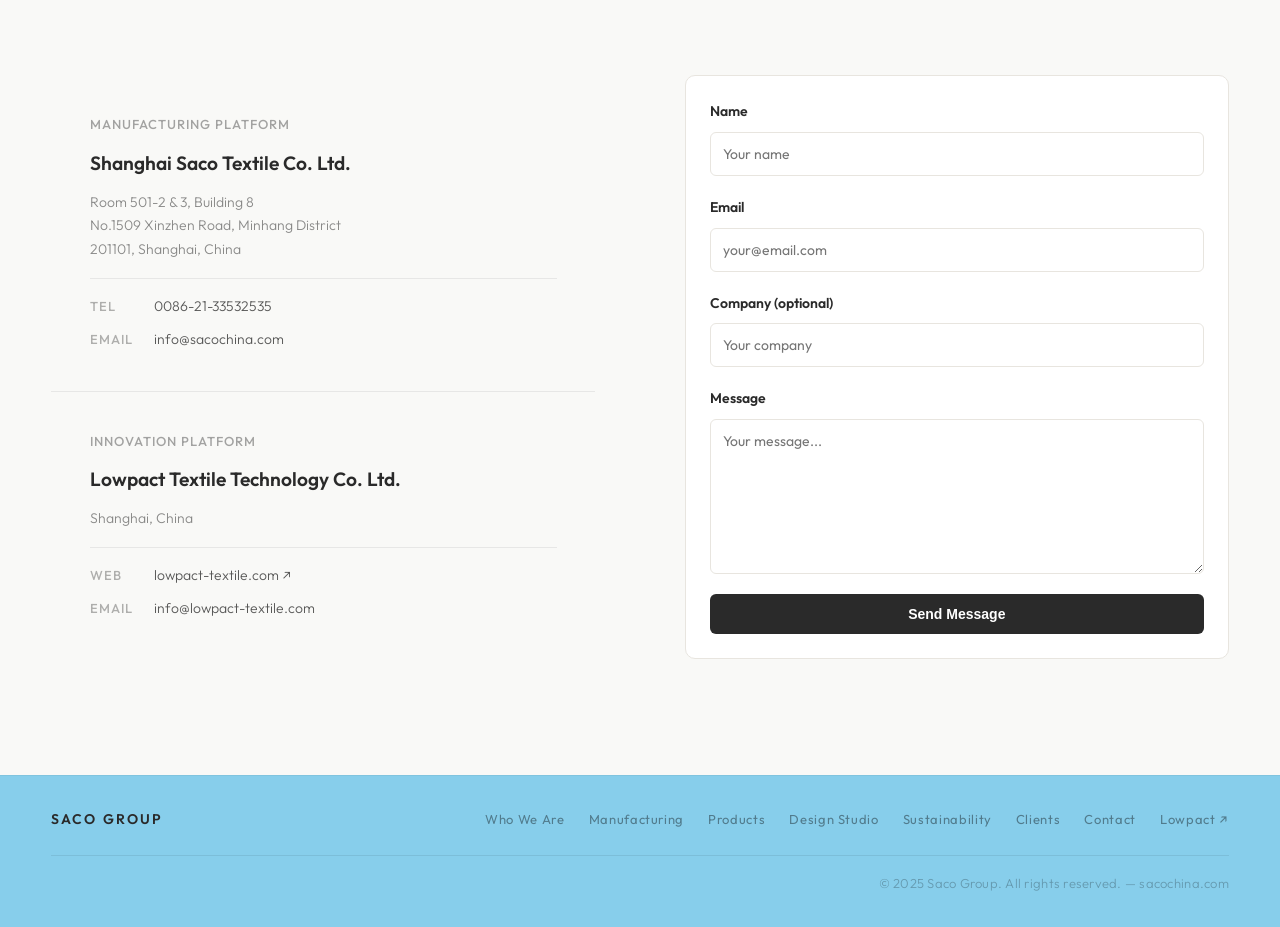
==== commit 8dd56ad9: "Fix mobile responsiveness: hamburger menu, language selector, layout - Add missing nav__toggle butto" ====
--- a/index.html
+++ b/index.html
@@ -57,6 +57,10 @@
     <div class="nav__inner">
       <a href="#home" class="nav__logo">SACO</a>
 
+      <button class="nav__toggle" id="navToggle" type="button" aria-label="Open menu" aria-expanded="false" aria-controls="menuOverlay">
+        <span></span>
+        <span></span>
+      </button>
 
       <ul class="nav__links" id="navLinks">
         <li><a href="#about"          class="nav__link" data-i18n="nav-who">Who We Are</a></li>
--- a/style.css
+++ b/style.css
@@ -1441,12 +1441,13 @@
 }
 .menu-overlay__secondary a:hover { color: rgba(255,255,255,0.7); }
 
-/* Nav toggle — always visible (opens overlay on all screens) */
-.nav__toggle { display: flex !important; }
-
-/* Hide inline links on mobile (overlay handles it) */
+/* Nav toggle: hidden on desktop, shown on mobile (overlay handles nav) */
+.nav__toggle { display: none; }
+
+/* Hide inline links on mobile, show toggle (overlay handles it) */
 @media (max-width: 768px) {
   .nav__links { display: none !important; }
+  .nav__toggle { display: flex !important; }
 }
 
 /* Shared line button */
@@ -2474,38 +2475,6 @@
 @media (max-width: 768px) {
   :root { --nav-h: 54px; }
 
-.nav__toggle { display: flex; }
-  .nav__links {
-    display: none;
-    position: fixed;
-    top: var(--nav-h); left: 0; right: 0; bottom: 0;
-    background: var(--c-dark);
-    flex-direction: column; align-items: flex-start;
-    padding: 2rem var(--gutter);
-    gap: 0;
-    overflow-y: auto; z-index: 99;
-  }
-  .nav__links.is-open { display: flex; animation: mobileIn 0.3s ease; }
-  @keyframes mobileIn {
-    from { opacity: 0; transform: translateY(-8px); }
-    to   { opacity: 1; transform: translateY(0); }
-  }
-  .nav__link {
-    font-size: 1.1rem;
-    letter-spacing: 0.1em;
-    padding: 1.25rem 0;
-    width: 100%;
-    border-bottom: 1px solid rgba(255,255,255,0.06);
-    color: rgba(255,255,255,0.7);
-  }
-  .nav__link--cta {
-    margin-top: 1rem;
-    background: var(--c-gold); color: var(--c-dark);
-    padding: 0.9rem 1.5rem;
-    border-bottom: none;
-    width: auto; align-self: flex-start;
-  }
-
   .hero__scroll { display: none; }
   .br-desktop   { display: none; }
 
@@ -2513,27 +2482,502 @@
   .certs-grid   { grid-template-columns: repeat(2, 1fr); }
   .clients-grid { grid-template-columns: repeat(2, 1fr); }
 
-  .product-tabs {
-    overflow-x: auto; white-space: nowrap;
-    -webkit-overflow-scrolling: touch;
-    scrollbar-width: none;
-  }
-  .product-tabs::-webkit-scrollbar { display: none; }
-
   .s-factory { min-height: auto; }
   .capabilities__grid { grid-template-columns: 1fr; }
-
-  .contact-layout { grid-template-columns: 1fr; }
-  #contact-form { max-width: 100%; width: 100%; }
-
-  .footer__inner { flex-direction: column; align-items: flex-start; }
-  .footer__copy  { text-align: left; }
 }
 
 @media (max-width: 480px) {
   .clients-grid       { grid-template-columns: 1fr 1fr; }
   .certs-grid         { grid-template-columns: repeat(2, 1fr); }
   .hero__clients      { flex-direction: column; align-items: flex-start; gap: 0.75rem; }
+}
+
+/* ============================================================
+   MOBILE RESPONSIVENESS FIXES
+   ============================================================ */
+
+/* Global: prevent horizontal overflow on every page */
+html, body { max-width: 100%; overflow-x: hidden; }
+img, video, svg { max-width: 100%; height: auto; }
+
+/* Lock body scroll when full-screen menu is open */
+body.menu-open { overflow: hidden; touch-action: none; }
+
+/* Nav toggle — proper hit target on touch devices (visibility set in 768px MQ above) */
+.nav__toggle {
+  align-items: center;
+  justify-content: center;
+  width: 44px;
+  height: 44px;
+  min-width: 44px;
+  min-height: 44px;
+  background: none;
+  border: none;
+  padding: 0;
+  cursor: pointer;
+  position: relative;
+  z-index: 250;
+  -webkit-tap-highlight-color: transparent;
+  touch-action: manipulation;
+}
+.nav__toggle {
+  flex-direction: column;
+  gap: 5px;
+}
+.nav__toggle span {
+  pointer-events: none;
+  display: block;
+  width: 22px;
+  height: 1.5px;
+  background: var(--c-text);
+  transition: transform 300ms ease, opacity 300ms ease;
+}
+.nav__toggle.is-active span:first-child { transform: translateY(3.25px) rotate(45deg); }
+.nav__toggle.is-active span:last-child  { transform: translateY(-3.25px) rotate(-45deg); }
+.nav:not(.nav--scrolled) .nav__toggle span { background: #ffffff; }
+.nav.nav--always-dark .nav__toggle span { background: #ffffff; }
+
+/* Make overlay close button reliable on touch */
+.menu-overlay__close {
+  min-width: 48px;
+  min-height: 48px;
+  -webkit-tap-highlight-color: transparent;
+  touch-action: manipulation;
+  cursor: pointer;
+}
+
+/* Language buttons — proper 44px touch target on all devices */
+.lang-btn {
+  min-height: 44px;
+  min-width: 44px;
+  display: inline-flex;
+  align-items: center;
+  justify-content: center;
+  -webkit-tap-highlight-color: rgba(255,255,255,0.1);
+  touch-action: manipulation;
+}
+
+/* Overlay must be a true scroll/touch surface above everything else */
+.menu-overlay {
+  -webkit-overflow-scrolling: touch;
+}
+.menu-overlay.is-open {
+  z-index: 300;
+}
+
+/* Language group inside overlay footer — clear, tappable buttons */
+.menu-overlay__footer .lang-btn {
+  padding: 8px 12px !important;
+  font-size: 14px !important;
+  border-radius: 4px;
+  color: rgba(255,255,255,0.9) !important;
+}
+.menu-overlay__footer .lang-btn:hover,
+.menu-overlay__footer .lang-btn:focus-visible {
+  background: rgba(255,255,255,0.08);
+  outline: none;
+}
+
+/* ============================================================
+   MOBILE — 768px and below
+   ============================================================ */
+@media (max-width: 768px) {
+  :root {
+    --gutter: max(16px, 4vw);
+    --sec-pad: clamp(3rem, 8vw, 5rem);
+  }
+
+  /* Body font scale */
+  body { font-size: 16px; line-height: 1.65; }
+
+  /* Container minimum padding */
+  .container { padding-inline: var(--gutter); }
+
+  /* HERO */
+  .hero__inner {
+    padding-top: calc(var(--nav-h) + 2.5rem);
+    padding-bottom: 2rem;
+    text-align: left;
+  }
+  .hero__headline {
+    font-size: clamp(28px, 8vw, 40px);
+    line-height: 1.15;
+    max-width: 100%;
+    margin-bottom: 1.25rem;
+  }
+  .hero__sub {
+    font-size: 15px;
+    line-height: 1.6;
+    max-width: 100%;
+  }
+  .hero__card {
+    padding-inline: var(--gutter);
+    padding-block: 1.25rem;
+    gap: 1rem;
+  }
+  .hc__name { font-size: 17px; line-height: 1.2; }
+  .hc__desc { font-size: 13px; line-height: 1.55; }
+  .hc__arrow svg { width: 24px; height: 12px; }
+
+  /* SECTION HEADERS */
+  .s-header { margin-bottom: 2.25rem; }
+  .s-title {
+    font-size: clamp(26px, 7.5vw, 38px);
+    line-height: 1.2;
+    word-wrap: break-word;
+  }
+  .s-subtitle {
+    font-size: clamp(17px, 4.5vw, 22px);
+    letter-spacing: 0.1em;
+    line-height: 1.4;
+  }
+
+  /* WHO WE ARE */
+  .about-grid { grid-template-columns: 1fr; gap: 2rem; }
+  .about-body { font-size: 16px; line-height: 1.65; }
+  .about-diagram { padding-top: 1rem; }
+
+  /* SACO PLATFORM */
+  .platform-intro-grid { grid-template-columns: 1fr; gap: 1.75rem; }
+  .platform-intro {
+    font-size: 16px;
+    line-height: 1.65;
+    margin-bottom: 2rem;
+  }
+  .platform-intro__img img { aspect-ratio: 4/3; }
+
+  /* WHY BANNER */
+  .why-banner { grid-template-columns: 1fr 1fr; gap: 0.5rem; }
+  .why-banner__item {
+    font-size: 14px;
+    padding: 1rem;
+    line-height: 1.5;
+  }
+
+  /* CAPABILITIES */
+  .capabilities__header {
+    flex-direction: column;
+    align-items: flex-start;
+    gap: 1rem;
+  }
+  .capabilities__heading { font-size: 17px; }
+  .capabilities__btn {
+    width: 100%;
+    text-align: center;
+    padding: 0.85rem 1.25rem;
+    min-height: 44px;
+    display: inline-flex;
+    align-items: center;
+    justify-content: center;
+  }
+  .capabilities__grid { grid-template-columns: 1fr; gap: 1px; }
+
+  /* SACO STATS */
+  .saco-stats { grid-template-columns: 1fr 1fr; gap: 1px; }
+  .saco-stat { padding: 1.25rem; }
+  .saco-stat__n { font-size: clamp(2.25rem, 10vw, 3.25rem); }
+  .saco-stat__label { font-size: 12px; }
+  .saco-stat__sub { font-size: 12px; }
+
+  /* TECH CARDS (Lowpact) */
+  .tech-cards { grid-template-columns: 1fr; gap: 1px; }
+  .tech-card { padding: 1.5rem 1.25rem; }
+  .tech-card__name { font-size: 22px; }
+  .tech-card__desc { font-size: 15px; line-height: 1.65; }
+
+  /* SUSTAINABILITY */
+  .sustain-grid { grid-template-columns: 1fr; gap: 2rem; }
+  .sustain-lead {
+    font-size: 17px;
+    letter-spacing: 0.1em;
+    line-height: 1.4;
+  }
+  .sustain-body { font-size: 15px; line-height: 1.65; }
+  .mat-grid { grid-template-columns: 1fr 1fr; gap: 0.5rem; }
+  .mat-card { padding: 0.85rem 1rem; }
+  .mat-card__name { font-size: 13px; line-height: 1.3; }
+
+  /* CERTS */
+  .certs-grid { grid-template-columns: 1fr 1fr; gap: 1px; }
+  .cert-item {
+    padding: 1.25rem 0.75rem;
+    grid-template-rows: 50px auto;
+  }
+  .cert-item__logo { max-height: 40px; max-width: 80px; }
+  .cert-item__name {
+    font-size: 11px;
+    line-height: 1.35;
+    white-space: normal;
+  }
+
+  /* CLIENTS */
+  .clients-intro { font-size: 15px; line-height: 1.65; }
+  .clients-grid { grid-template-columns: 1fr 1fr; gap: 1px; }
+  .client-logo-item {
+    padding: 1.5rem 1rem;
+    grid-template-rows: 60px auto;
+  }
+  .client-logo-img { max-height: 32px; max-width: 110px; }
+  .client-logo-group {
+    font-size: 11px;
+    padding-top: 0.5rem;
+  }
+
+  /* CONTACT */
+  .contact-layout { grid-template-columns: 1fr; gap: 2rem; }
+  .contact-cards-stack { gap: 1px; }
+  .contact-card { padding: 1.25rem; gap: 0.75rem; }
+  .contact-card__name { font-size: 17px; }
+  .contact-card__address { font-size: 13px; line-height: 1.6; }
+  .contact-link__label { min-width: 2.5rem; font-size: 11px; }
+  .contact-link__value { font-size: 13px; }
+  .contact-link { min-height: 32px; align-items: center; }
+
+  /* FORM */
+  #contact-form { padding: 16px !important; max-width: 100%; width: 100%; }
+  #contact-form input,
+  #contact-form textarea {
+    font-size: 16px !important; /* prevents iOS auto-zoom */
+    padding: 12px !important;
+    min-height: 44px;
+  }
+  #contact-form button[type="submit"] {
+    min-height: 48px !important;
+    font-size: 15px !important;
+  }
+
+  /* LOWPACT CERT LOGOS */
+  .lowpact-certs__logos { gap: 0.75rem; }
+  .lowpact-cert-logo {
+    max-height: 60px;
+    max-width: 140px;
+    padding: 0.75rem;
+  }
+
+  /* CONTACT CTA visible button — nav__link--cta */
+  .nav__link--cta {
+    min-height: 44px;
+    display: inline-flex;
+    align-items: center;
+  }
+
+  /* FOOTER */
+  .footer__inner {
+    flex-direction: column;
+    align-items: flex-start;
+    gap: 1rem;
+  }
+  .footer__nav { gap: 0.5rem 1.25rem; }
+  .footer__nav a { font-size: 13px; padding: 0.25rem 0; }
+  .footer__copy {
+    text-align: left;
+    width: 100%;
+    font-size: 12px;
+    padding-top: 1rem;
+  }
+
+  /* MENU OVERLAY tweaks */
+  .menu-overlay__inner {
+    padding-top: 5rem;
+    padding-bottom: 2rem;
+    padding-inline: var(--gutter);
+  }
+  .menu-overlay__link {
+    font-size: clamp(2rem, 9vw, 3rem);
+    padding: 0.75rem 0;
+    min-height: 56px;
+  }
+  .menu-overlay__link::before {
+    font-size: 11px;
+    align-self: flex-start;
+    padding-top: 0.5rem;
+  }
+  .menu-overlay__footer {
+    flex-direction: column;
+    align-items: flex-start;
+    gap: 1.25rem;
+    padding-top: 1.5rem;
+  }
+  .menu-overlay__cta {
+    font-size: clamp(1.5rem, 6vw, 2rem);
+  }
+  .menu-overlay__secondary {
+    align-items: flex-start;
+    text-align: left;
+  }
+  .menu-overlay__secondary a {
+    min-height: 36px;
+    display: inline-flex;
+    align-items: center;
+  }
+  .menu-overlay__close {
+    top: 0.5rem;
+    right: 0.5rem;
+  }
+
+  /* MANUFACTURING page */
+  .mfg-hero { min-height: 60vh; }
+  .mfg-hero__title { font-size: clamp(28px, 8vw, 40px); }
+  .mfg-hero__sub { font-size: 15px; line-height: 1.6; }
+  .mfg-hero__card {
+    flex-wrap: wrap;
+    padding: 0.85rem 1.25rem;
+    max-width: 100%;
+    white-space: normal;
+  }
+  .mfg-intro { grid-template-columns: 1fr; gap: 1.5rem; }
+  .mfg-intro__stats { justify-content: flex-start; gap: 1.5rem; flex-wrap: wrap; }
+  .mfg-intro__text { font-size: 15px; }
+  .mfg-block,
+  .mfg-block--reverse { grid-template-columns: 1fr; gap: 1.5rem; direction: ltr; padding-block: 2rem; }
+  .mfg-block__title { font-size: clamp(22px, 6vw, 30px); }
+  .mfg-block__desc { font-size: 15px; line-height: 1.65; }
+
+  /* SILK section */
+  .silk-stats { grid-template-columns: 1fr 1fr; gap: 0.5rem; }
+  .silk-stat { padding: 1rem; }
+  .silk-stat__n { font-size: clamp(1.75rem, 7vw, 2.5rem); }
+  .silk-about { grid-template-columns: 1fr; gap: 1.5rem; }
+  .silk-caps__grid { grid-template-columns: 1fr; }
+  .silk-cap { font-size: 14px; padding: 1rem 1.25rem; }
+  .silk-position { padding: 1.25rem; }
+  .silk-position p { font-size: 15px; }
+
+  /* STUDIO page */
+  .studio-hero-grid { grid-template-columns: 1fr; gap: 1.5rem; }
+  .studio-intro { font-size: 15px; }
+  .studio-body { font-size: 15px; line-height: 1.65; }
+  .studio-cards { grid-template-columns: 1fr; gap: 1px; }
+  .studio-card { padding: 1.25rem; }
+  .studio-card__name { font-size: 17px; }
+  .studio-card__desc { font-size: 14px; line-height: 1.6; }
+  .studio-models { grid-template-columns: 1fr; gap: 0.75rem; }
+  .studio-model { padding: 1.25rem; }
+  .studio-model__desc { font-size: 15px; }
+  .studio-portfolio { grid-template-columns: 1fr; gap: 1rem; }
+  .studio-project__info { padding: 1rem 1.25rem; min-height: 60px; gap: 0.75rem; }
+  .studio-project__title { font-size: 14px; }
+  .book-viewer__btn { width: 40px; height: 40px; }
+
+  /* FACTORY */
+  .factory-stats { grid-template-columns: 1fr; gap: 1px; }
+  .factory-stat { padding: 1.5rem 1.25rem; }
+  .factory-stat__number { font-size: clamp(2.5rem, 12vw, 4rem); }
+  .factory-desc { font-size: 15px; line-height: 1.65; }
+
+  /* PRODUCTS — carousels, tabs */
+  .carousel { width: 100%; overflow: hidden; }
+  .carousel__track { width: 100%; }
+  .carousel__slide { min-width: 100%; width: 100%; }
+  .carousel__slide img { width: 100%; height: auto; display: block; }
+  .carousel__btn {
+    width: 44px;
+    height: 44px;
+    min-width: 44px;
+    min-height: 44px;
+    -webkit-tap-highlight-color: transparent;
+  }
+  .carousel__controls { padding: 0.5rem 0.75rem; }
+  .carousel__dot {
+    width: 8px;
+    height: 8px;
+    position: relative;
+  }
+  /* Extend tap area for carousel dots without changing visual size */
+  .carousel__dot::before {
+    content: '';
+    position: absolute;
+    inset: -12px;
+  }
+  .carousel__dots { gap: 0.6rem; padding: 8px 0; }
+
+  /* PRODUCT TABS — scroll horizontally on mobile, keep tap targets */
+  .product-tab {
+    padding: 0.85rem 1.1rem;
+    font-size: 14px;
+    min-height: 44px;
+  }
+  .product-tabs {
+    overflow-x: auto;
+    white-space: nowrap;
+    -webkit-overflow-scrolling: touch;
+    flex-wrap: nowrap;
+  }
+  .product-tabs::-webkit-scrollbar { display: none; }
+  .product-layout { grid-template-columns: 1fr; gap: 1.25rem; }
+
+  /* About paragraphs spacing */
+  p { word-wrap: break-word; overflow-wrap: break-word; }
+
+  /* Headline breaks: allow them to wrap naturally on mobile */
+  .br-mobile-hide { display: none; }
+
+  /* Editorial link inside section header */
+  .s-header--with-link { flex-direction: column; align-items: flex-start; gap: 1rem; }
+  .editorial-link { align-self: flex-start; }
+
+  /* SECTION s-header__left should stack */
+  .s-header__left { width: 100%; }
+
+  /* Nav inner padding */
+  .nav__inner { padding-inline: var(--gutter); }
+  .nav__logo { font-size: 1.4rem; }
+
+  /* Hide trailing scroll cue if it exists */
+  .hero__scroll { display: none; }
+
+  /* Ensure overlay nav is visually centered on small screens (still left-aligned by design but with breathing room) */
+  .menu-overlay__nav { padding: 0; }
+}
+
+/* ============================================================
+   SMALL MOBILE — 480px and below (iPhone SE, etc.)
+   ============================================================ */
+@media (max-width: 480px) {
+  :root {
+    --gutter: 16px;
+    --nav-h: 56px;
+  }
+
+  body { font-size: 15px; }
+
+  .hero__headline { font-size: clamp(26px, 7.5vw, 34px); }
+  .hero__sub { font-size: 14px; }
+  .hero__cards { grid-template-columns: 1fr; }
+  .hero__card { padding: 1rem var(--gutter); }
+  .hc__name { font-size: 16px; }
+  .hc__desc { font-size: 12px; }
+
+  .s-title { font-size: clamp(24px, 7vw, 32px); }
+  .s-subtitle { font-size: 16px; }
+
+  .about-body { font-size: 15px; }
+
+  .why-banner { grid-template-columns: 1fr; }
+
+  .saco-stats { grid-template-columns: 1fr; }
+  .saco-stat__n { font-size: 2.5rem; }
+
+  .mat-grid { grid-template-columns: 1fr 1fr; }
+  .clients-grid { grid-template-columns: 1fr 1fr; }
+  .certs-grid { grid-template-columns: 1fr 1fr; }
+
+  .contact-card { padding: 1rem; }
+  .contact-card__name { font-size: 16px; }
+
+  .menu-overlay__link { font-size: clamp(1.75rem, 8vw, 2.5rem); }
+  .menu-overlay__cta { font-size: clamp(1.35rem, 6vw, 1.75rem); }
+
+  .footer__logo { font-size: 13px; }
+  .footer__nav a { font-size: 12px; }
+
+  /* Manufacturing */
+  .mfg-hero__title { font-size: clamp(24px, 7vw, 32px); }
+  .mfg-intro__stats { gap: 1rem; }
+  .mfg-stat-big__n { font-size: 2.25rem; }
+
+  /* Silk stats */
+  .silk-stats { grid-template-columns: 1fr; }
 }
 
 /* ============================================================
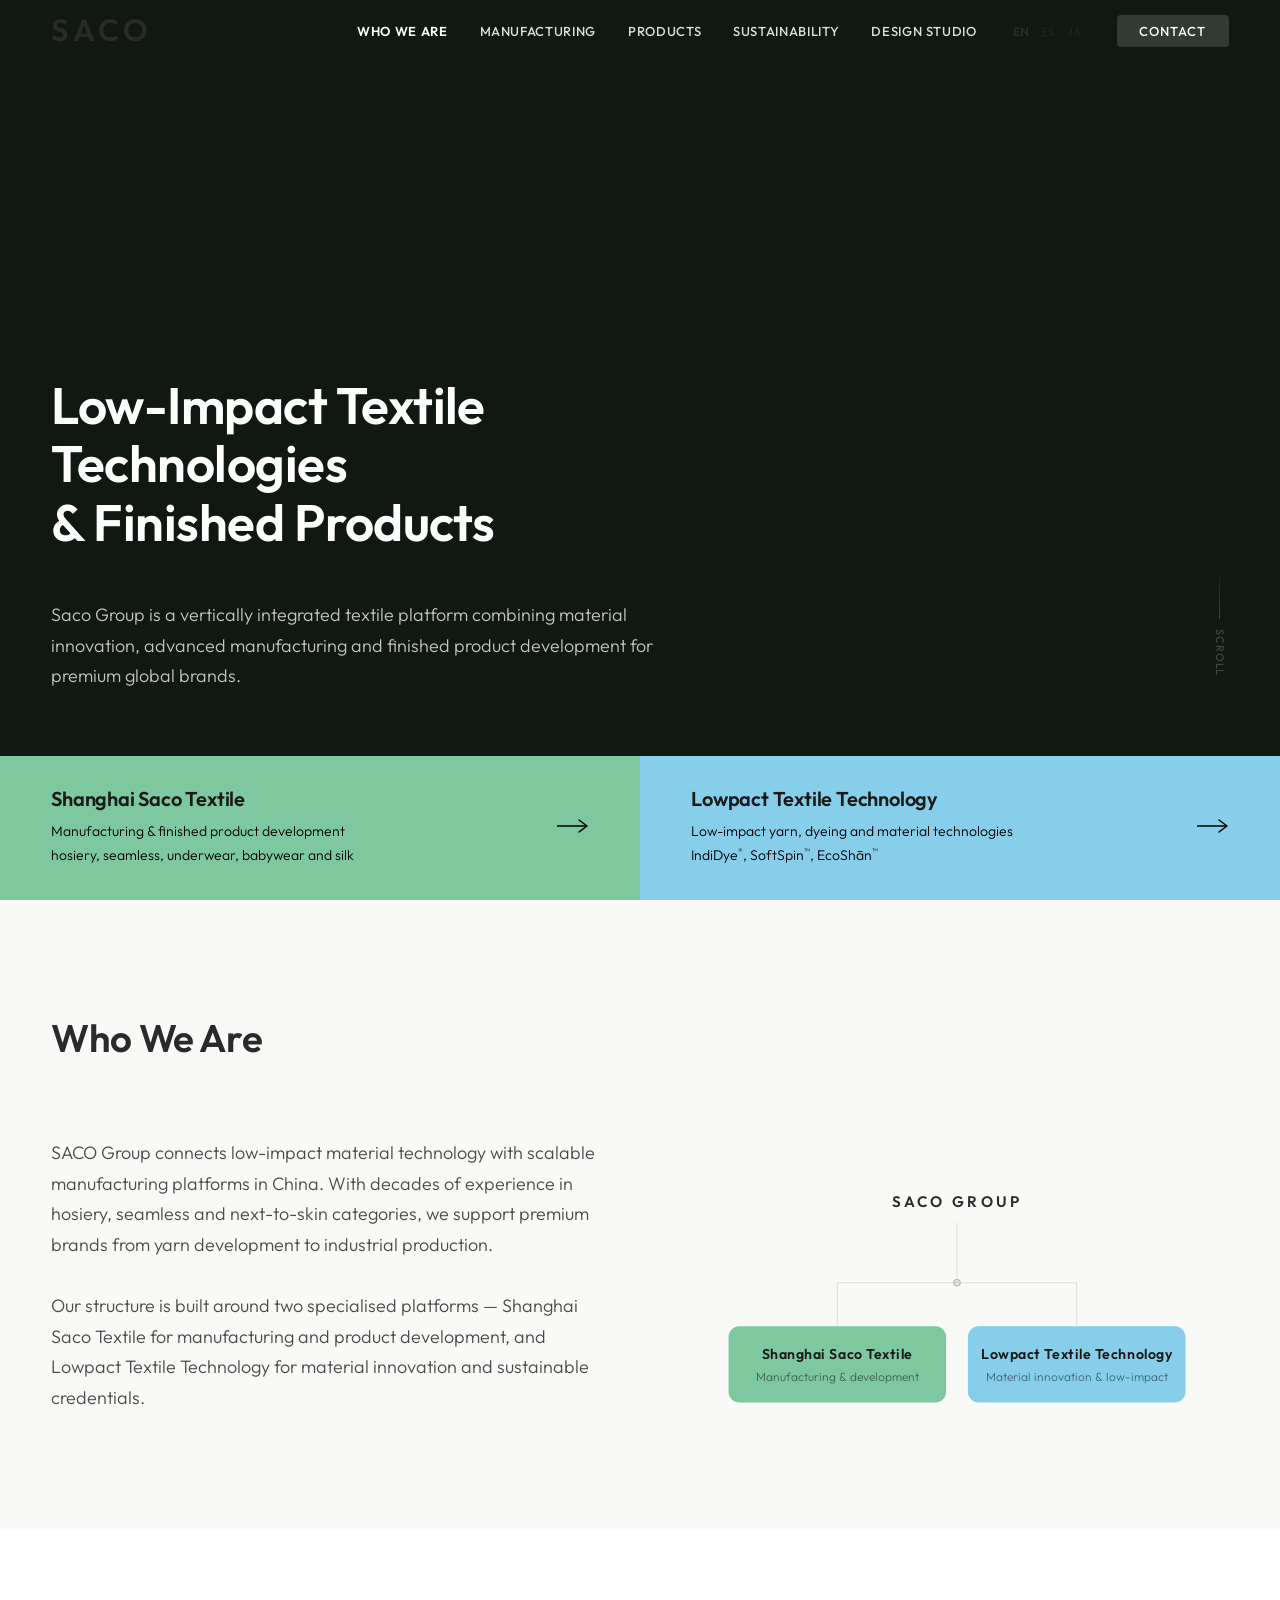
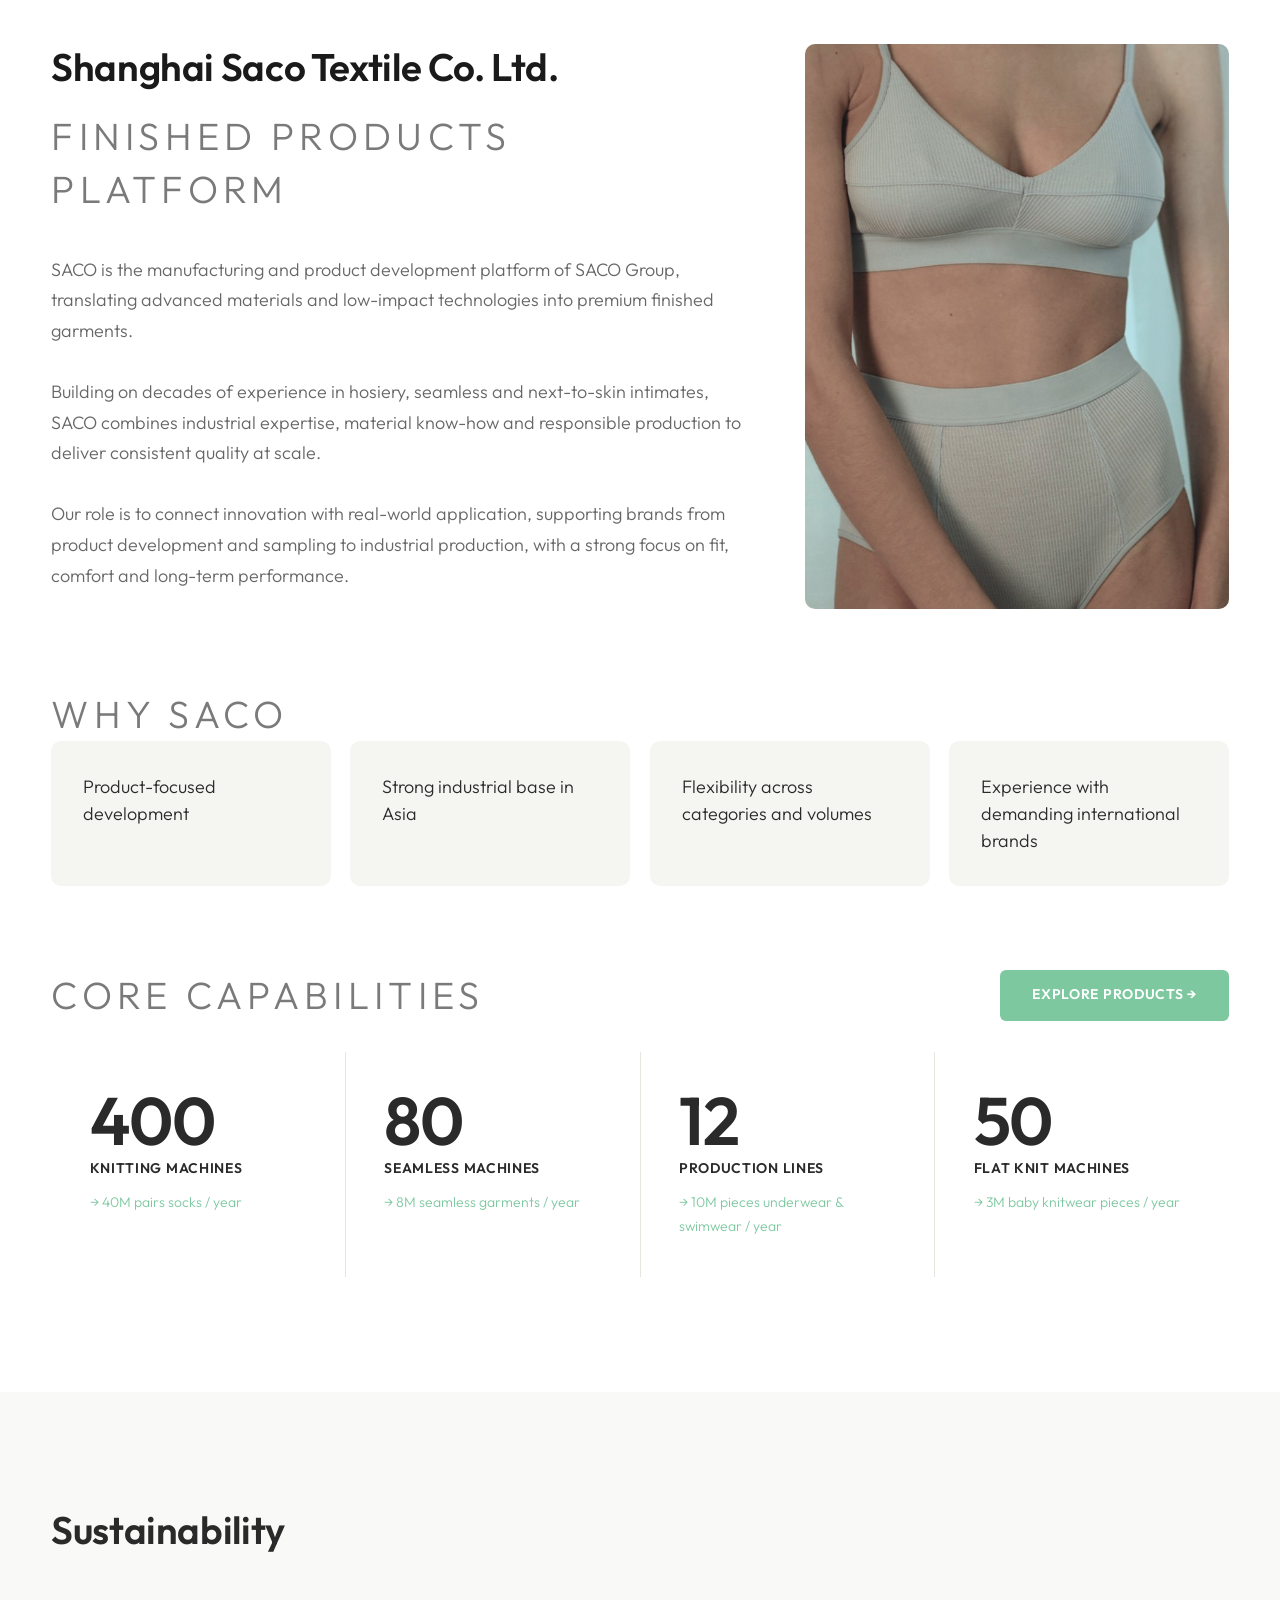
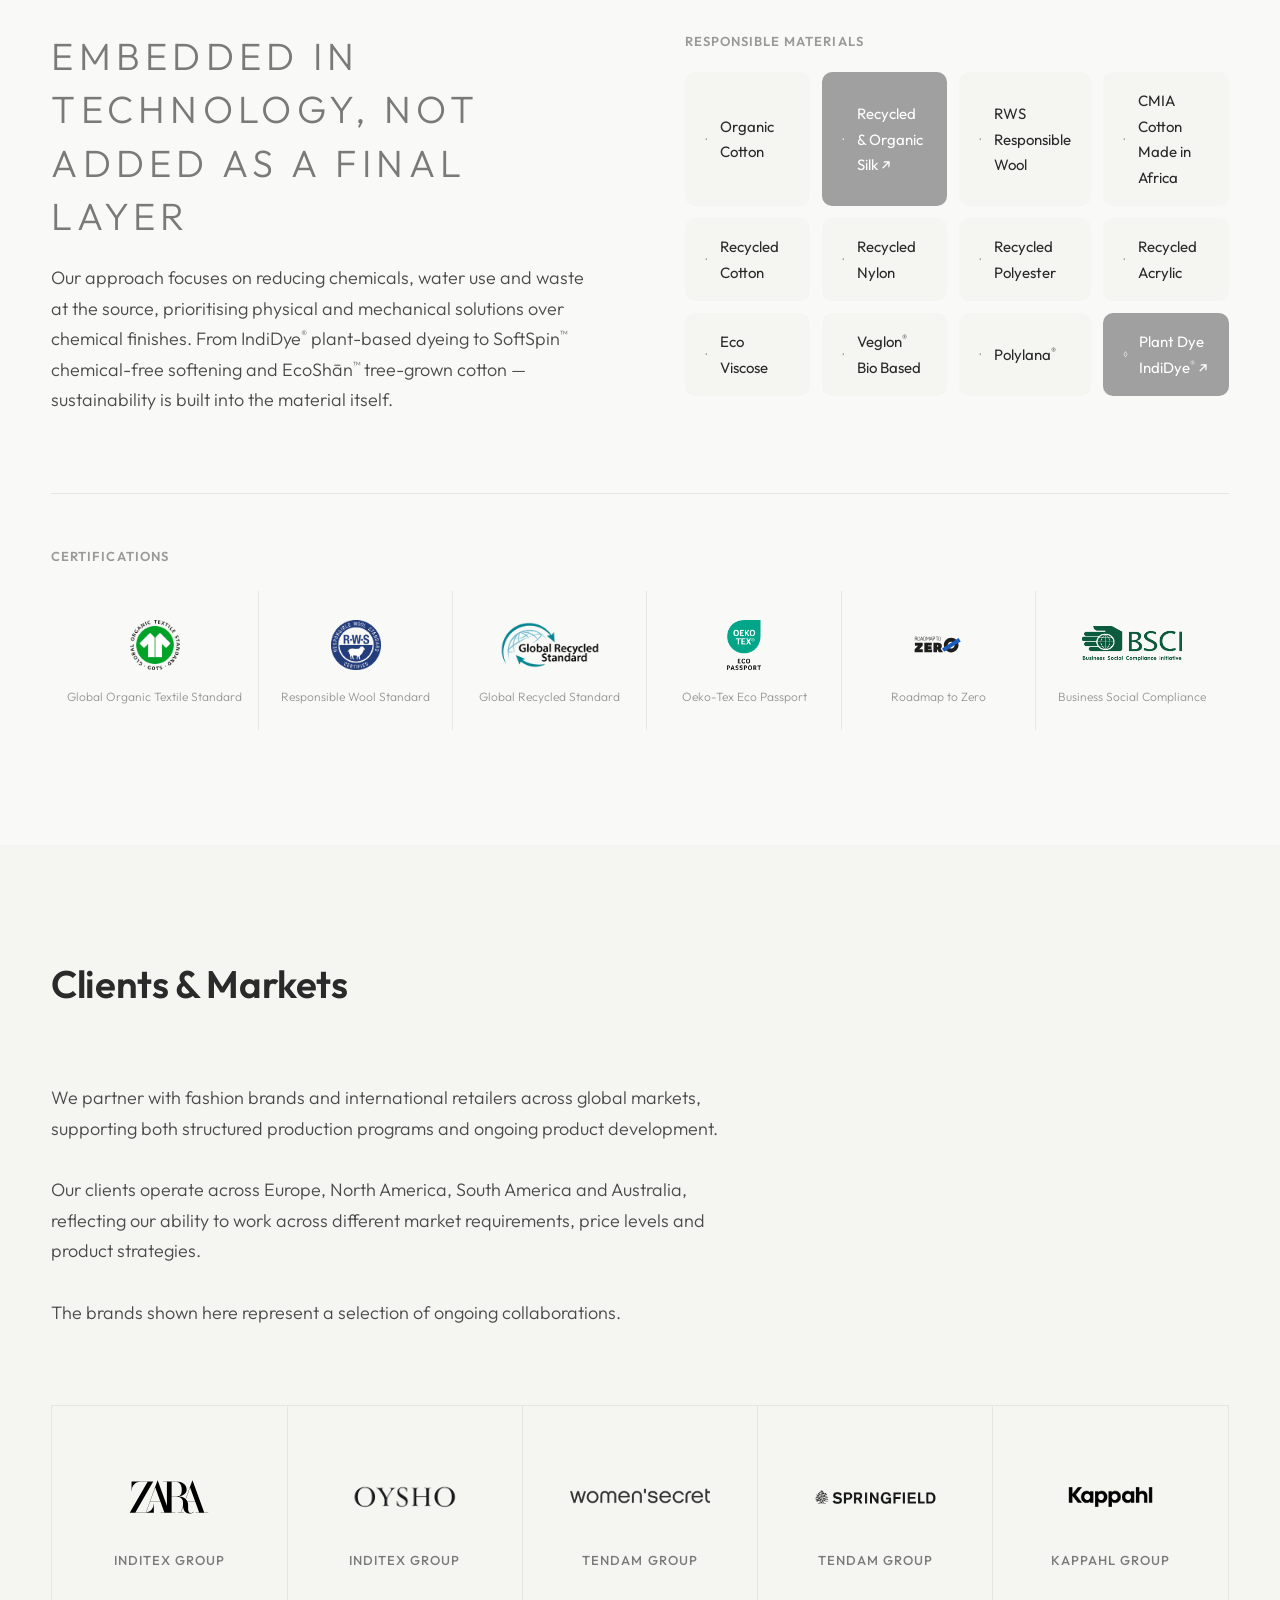
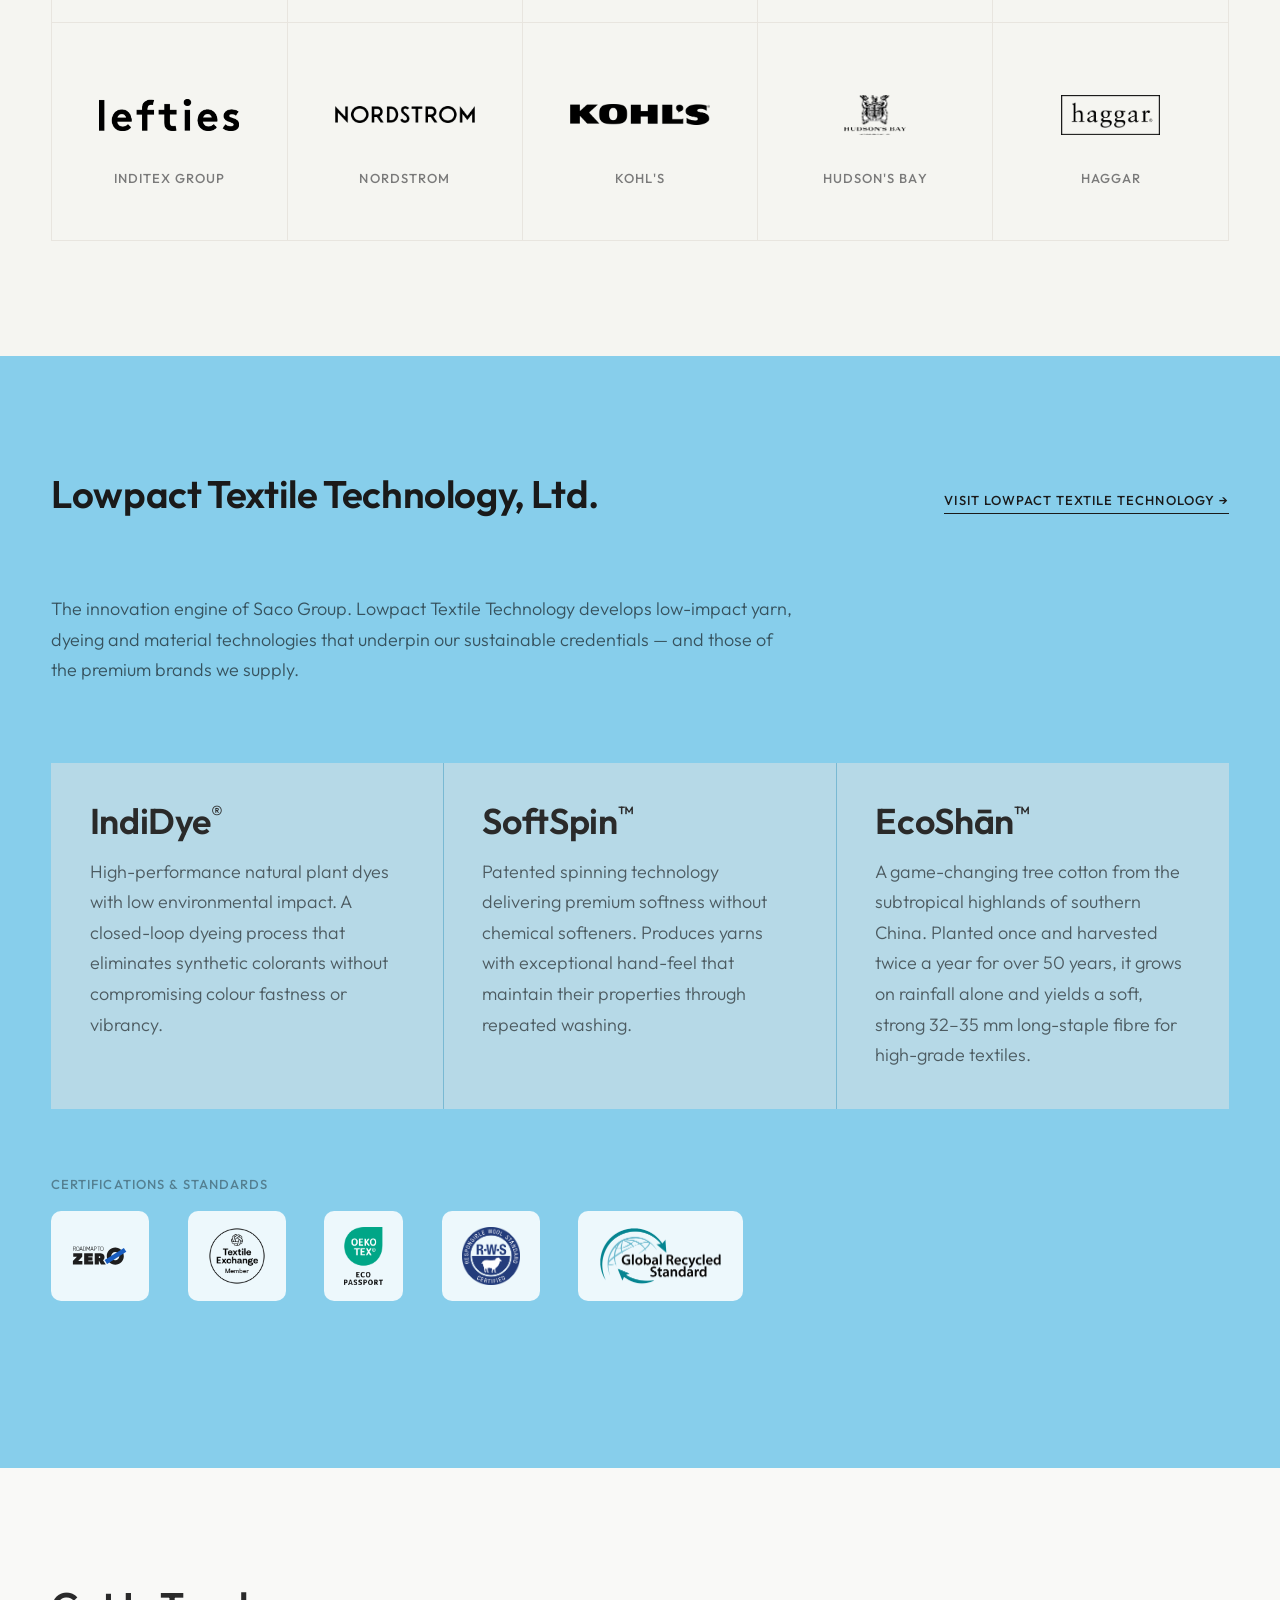
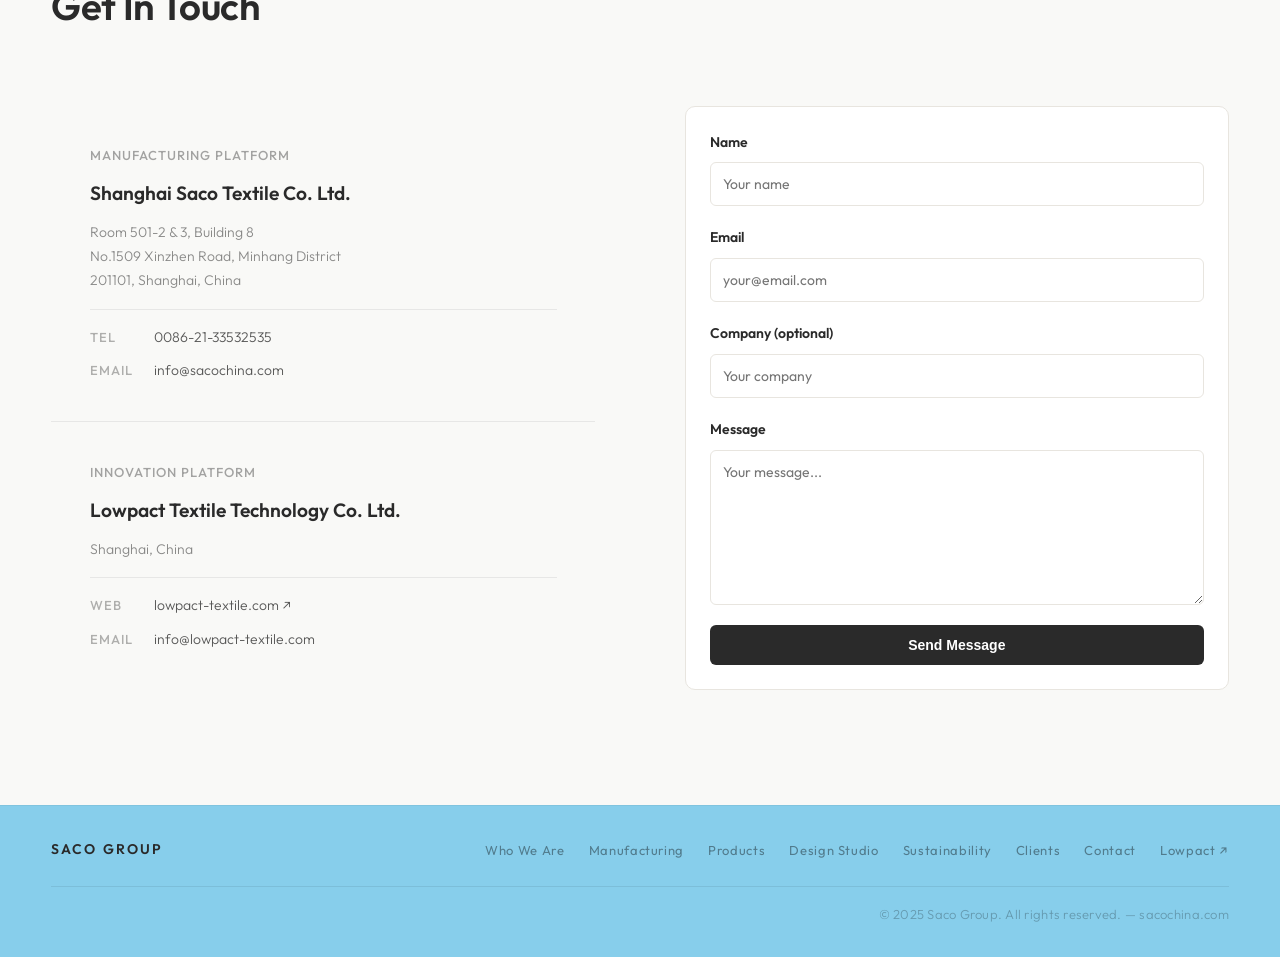
==== commit c9843f51: "Replace Resilkose with EcoShan in Lowpact technologies; drop Resilkose from silk materials; remove i" ====
--- a/index.html
+++ b/index.html
@@ -6,7 +6,7 @@
   <title>Saco Group — Low-Impact Textile Technologies &amp; Finished Products</title>
   <meta name="description" content="Saco Group is a vertically integrated textile manufacturer in China specialising in sustainable hosiery, seamless, underwear, silk and babywear for premium global brands.">
   <meta name="robots" content="index, follow">
-  <meta name="keywords" content="sustainable textiles, hosiery manufacturer China, seamless garments, IndiDye, SoftSpin, Resilkose, low-impact textiles, vertically integrated textile">
+  <meta name="keywords" content="sustainable textiles, hosiery manufacturer China, seamless garments, IndiDye, SoftSpin, EcoShan, low-impact textiles, vertically integrated textile">
 
   <!-- Open Graph -->
   <meta property="og:title" content="Saco Group — Low-Impact Textile Technologies &amp; Finished Products">
@@ -114,7 +114,7 @@
         <a href="#lowpact" class="hero__card hero__card--lowpact">
           <div class="hc__text">
             <span class="hc__name" data-i18n="hero-card-lowpact-name">Lowpact Textile Technology</span>
-            <span class="hc__desc" data-i18n-html="hero-card-lowpact-desc">Low-impact yarn, dyeing and material technologies<br>IndiDye<sup>&reg;</sup>, SoftSpin<sup>&trade;</sup>, Resilkose<sup>&trade;</sup></span>
+            <span class="hc__desc" data-i18n-html="hero-card-lowpact-desc">Low-impact yarn, dyeing and material technologies<br>IndiDye<sup>&reg;</sup>, SoftSpin<sup>&trade;</sup>, EcoSh&#257;n<sup>&trade;</sup></span>
           </div>
           <span class="hc__arrow">
             <svg width="32" height="16" viewBox="0 0 32 16" fill="none" aria-hidden="true"><path d="M0 8h28M22 2l8 6-8 6" stroke="#000000" stroke-width="1.5" stroke-linecap="round" stroke-linejoin="round"/></svg>
@@ -264,7 +264,7 @@
               Embedded in technology, not added as a final layer
             </p>
             <p class="sustain-body" data-i18n-html="sustain-body">
-              Our approach focuses on reducing chemicals, water use and waste at the source, prioritising physical and mechanical solutions over chemical finishes. From IndiDye<sup>&reg;</sup> plant-based dyeing to SoftSpin<sup>&trade;</sup> chemical-free softening and Resilkose<sup>&trade;</sup> circular silk &mdash; sustainability is built into the material itself.
+              Our approach focuses on reducing chemicals, water use and waste at the source, prioritising physical and mechanical solutions over chemical finishes. From IndiDye<sup>&reg;</sup> plant-based dyeing to SoftSpin<sup>&trade;</sup> chemical-free softening and EcoSh&#257;n<sup>&trade;</sup> tree-grown cotton &mdash; sustainability is built into the material itself.
             </p>
           </div>
 
@@ -272,7 +272,7 @@
             <div class="sustain-materials__title reveal reveal--delay-2" data-i18n="sustain-materials-title">Responsible Materials</div>
             <div class="mat-grid" id="mat-grid">
               <div class="mat-card"><span class="mat-card__icon">&bull;</span><span class="mat-card__name" data-i18n="mat-organic-cotton">Organic Cotton</span></div>
-              <a href="https://www.lowpact-textile.com/" target="_blank" rel="noopener noreferrer" class="mat-card mat-card--dark"><span class="mat-card__icon">&bull;</span><span class="mat-card__name" data-i18n-html="mat-recycled-silk">Recycled &amp; Organic Silk &nearr;</span></a>
+              <a href="https://lowpact-textile.com" target="_blank" rel="noopener noreferrer" class="mat-card mat-card--dark"><span class="mat-card__icon">&bull;</span><span class="mat-card__name" data-i18n-html="mat-recycled-silk">Recycled &amp; Organic Silk &nearr;</span></a>
               <div class="mat-card"><span class="mat-card__icon">&bull;</span><span class="mat-card__name" data-i18n="mat-rws">RWS Responsible Wool</span></div>
               <div class="mat-card"><span class="mat-card__icon">&bull;</span><span class="mat-card__name" data-i18n="mat-cmia">CMIA Cotton Made in Africa</span></div>
               <div class="mat-card"><span class="mat-card__icon">&bull;</span><span class="mat-card__name" data-i18n="mat-recycled-cotton">Recycled Cotton</span></div>
@@ -282,7 +282,7 @@
               <div class="mat-card"><span class="mat-card__icon">&bull;</span><span class="mat-card__name" data-i18n="mat-eco-viscose">Eco Viscose</span></div>
               <div class="mat-card"><span class="mat-card__icon">&bull;</span><span class="mat-card__name" data-i18n-html="mat-veglon">Veglon<sup>&reg;</sup> Bio Based</span></div>
               <div class="mat-card"><span class="mat-card__icon">&bull;</span><span class="mat-card__name" data-i18n-html="mat-polylana">Polylana<sup>&reg;</sup></span></div>
-              <a href="https://www.indidye.com/" target="_blank" rel="noopener noreferrer" class="mat-card mat-card--highlight"><span class="mat-card__icon">&loz;</span><span class="mat-card__name" data-i18n-html="mat-indidye">Plant Dye IndiDye<sup>&reg;</sup> &nearr;</span></a>
+              <a href="https://indidye.com" target="_blank" rel="noopener noreferrer" class="mat-card mat-card--highlight"><span class="mat-card__icon">&loz;</span><span class="mat-card__name" data-i18n-html="mat-indidye">Plant Dye IndiDye<sup>&reg;</sup> &nearr;</span></a>
             </div>
           </div>
         </div>
@@ -411,8 +411,8 @@
             <p class="tech-card__desc" data-i18n="tech-softspin-desc">Patented spinning technology delivering premium softness without chemical softeners. Produces yarns with exceptional hand-feel that maintain their properties through repeated washing.</p>
           </div>
           <div class="tech-card">
-            <h3 class="tech-card__name" data-i18n-html="tech-resilkose-name">Resilkose<sup>&trade;</sup></h3>
-            <p class="tech-card__desc" data-i18n="tech-resilkose-desc">GRS-certified recycled and organic silk for circular premium textiles. Maintains the luxurious qualities of silk while significantly reducing the environmental footprint of silk production.</p>
+            <h3 class="tech-card__name" data-i18n-html="tech-ecoshan-name">EcoSh&#257;n<sup>&trade;</sup></h3>
+            <p class="tech-card__desc" data-i18n="tech-ecoshan-desc">A game-changing tree cotton from the subtropical highlands of southern China. Planted once and harvested twice a year for over 50 years, it grows on rainfall alone and yields a soft, strong 32&ndash;35 mm long-staple fibre for high-grade textiles.</p>
           </div>
         </div>
 
--- a/style.css
+++ b/style.css
@@ -1441,13 +1441,139 @@
 }
 .menu-overlay__secondary a:hover { color: rgba(255,255,255,0.7); }
 
-/* Nav toggle: hidden on desktop, shown on mobile (overlay handles nav) */
+/* Nav toggle: hidden on desktop, shown on mobile */
 .nav__toggle { display: none; }
 
-/* Hide inline links on mobile, show toggle (overlay handles it) */
+/* ============================================================
+   MOBILE NAV DROPDOWN (compact, site-styled)
+   Replaces full-screen overlay below 768px.
+   ============================================================ */
 @media (max-width: 768px) {
-  .nav__links { display: none !important; }
+  /* Hide the legacy full-screen overlay completely on mobile */
+  .menu-overlay { display: none !important; }
+
+  /* Show hamburger */
   .nav__toggle { display: flex !important; }
+
+  /* Position context for the dropdown */
+  .nav__inner { position: relative; }
+
+  /* Closed by default on mobile */
+  .nav__links {
+    display: none;
+  }
+
+  /* Open: compact dropdown panel anchored to the nav bar */
+  .nav__links.is-open {
+    display: flex;
+    flex-direction: column;
+    align-items: stretch;
+    gap: 0;
+    position: absolute;
+    top: calc(100% + 6px);
+    right: var(--gutter);
+    width: min(280px, calc(100vw - 2 * var(--gutter)));
+    padding: 6px 0;
+    background: var(--c-cream);
+    border: 1px solid var(--c-border);
+    border-radius: 10px;
+    box-shadow: 0 14px 40px rgba(0, 0, 0, 0.12);
+    z-index: 220;
+    animation: navDropIn 0.22s ease;
+    overflow: hidden;
+  }
+  @keyframes navDropIn {
+    from { opacity: 0; transform: translateY(-6px); }
+    to   { opacity: 1; transform: translateY(0); }
+  }
+
+  /* List items as full-width rows */
+  .nav__links.is-open > li {
+    width: 100%;
+    list-style: none;
+  }
+
+  /* Links: match site typography (Outfit, uppercase, tracked) */
+  .nav__links.is-open .nav__link {
+    display: flex;
+    align-items: center;
+    width: 100%;
+    min-height: 44px;
+    padding: 12px 18px;
+    font-family: var(--font-body);
+    font-size: 13px;
+    font-weight: 500;
+    letter-spacing: 0.08em;
+    text-transform: uppercase;
+    color: var(--c-text);
+    border-bottom: 1px solid var(--c-border);
+    background: transparent;
+    border-radius: 0;
+    transition: background 0.18s ease, color 0.18s ease;
+  }
+  .nav__links.is-open .nav__link:hover,
+  .nav__links.is-open .nav__link:focus-visible {
+    background: var(--c-stone);
+    color: var(--c-text);
+    opacity: 1;
+    outline: none;
+  }
+
+  /* CTA "Contact" — keep dark filled style but compact */
+  .nav__links.is-open .nav__link--cta {
+    margin: 6px 12px 4px;
+    padding: 11px 16px;
+    background: var(--c-text);
+    color: #ffffff;
+    border: none;
+    border-radius: 6px;
+    justify-content: center;
+    text-align: center;
+    letter-spacing: 0.1em;
+  }
+  .nav__links.is-open .nav__link--cta:hover {
+    background: var(--c-text-sec);
+    opacity: 1;
+  }
+  .nav__links.is-open > li:last-child .nav__link {
+    border-bottom: none;
+  }
+
+  /* Language selector row */
+  .nav__links.is-open .nav__lang-group {
+    display: flex !important;
+    justify-content: center;
+    align-items: center;
+    gap: 4px;
+    padding: 8px 12px;
+    border-bottom: 1px solid var(--c-border);
+  }
+  .nav__links.is-open .nav__lang-group .lang-btn {
+    flex: 1;
+    min-height: 40px;
+    min-width: 44px;
+    padding: 8px 10px !important;
+    font-family: var(--font-body) !important;
+    font-size: 12px !important;
+    letter-spacing: 0.08em;
+    text-transform: uppercase;
+    color: var(--c-text) !important;
+    background: transparent !important;
+    border: 1px solid var(--c-border) !important;
+    border-radius: 6px;
+    cursor: pointer;
+    transition: background 0.15s ease, color 0.15s ease, border-color 0.15s ease;
+  }
+  .nav__links.is-open .nav__lang-group .lang-btn:hover {
+    background: var(--c-stone) !important;
+  }
+  /* Active language: filled dark pill */
+  .nav__links.is-open .nav__lang-group .lang-btn.is-active {
+    background: var(--c-text) !important;
+    color: #ffffff !important;
+    border-color: var(--c-text) !important;
+    opacity: 1 !important;
+  }
 }
 
 /* Shared line button */
@@ -2500,9 +2626,6 @@
 html, body { max-width: 100%; overflow-x: hidden; }
 img, video, svg { max-width: 100%; height: auto; }
 
-/* Lock body scroll when full-screen menu is open */
-body.menu-open { overflow: hidden; touch-action: none; }
-
 /* Nav toggle — proper hit target on touch devices (visibility set in 768px MQ above) */
 .nav__toggle {
   align-items: center;
@@ -2537,45 +2660,13 @@
 .nav:not(.nav--scrolled) .nav__toggle span { background: #ffffff; }
 .nav.nav--always-dark .nav__toggle span { background: #ffffff; }
 
-/* Make overlay close button reliable on touch */
-.menu-overlay__close {
-  min-width: 48px;
-  min-height: 48px;
-  -webkit-tap-highlight-color: transparent;
-  touch-action: manipulation;
-  cursor: pointer;
-}
-
-/* Language buttons — proper 44px touch target on all devices */
+/* Language buttons — sensible tap area everywhere */
 .lang-btn {
-  min-height: 44px;
-  min-width: 44px;
   display: inline-flex;
   align-items: center;
   justify-content: center;
-  -webkit-tap-highlight-color: rgba(255,255,255,0.1);
+  -webkit-tap-highlight-color: transparent;
   touch-action: manipulation;
-}
-
-/* Overlay must be a true scroll/touch surface above everything else */
-.menu-overlay {
-  -webkit-overflow-scrolling: touch;
-}
-.menu-overlay.is-open {
-  z-index: 300;
-}
-
-/* Language group inside overlay footer — clear, tappable buttons */
-.menu-overlay__footer .lang-btn {
-  padding: 8px 12px !important;
-  font-size: 14px !important;
-  border-radius: 4px;
-  color: rgba(255,255,255,0.9) !important;
-}
-.menu-overlay__footer .lang-btn:hover,
-.menu-overlay__footer .lang-btn:focus-visible {
-  background: rgba(255,255,255,0.08);
-  outline: none;
 }
 
 /* ============================================================
@@ -2774,45 +2865,6 @@
     width: 100%;
     font-size: 12px;
     padding-top: 1rem;
-  }
-
-  /* MENU OVERLAY tweaks */
-  .menu-overlay__inner {
-    padding-top: 5rem;
-    padding-bottom: 2rem;
-    padding-inline: var(--gutter);
-  }
-  .menu-overlay__link {
-    font-size: clamp(2rem, 9vw, 3rem);
-    padding: 0.75rem 0;
-    min-height: 56px;
-  }
-  .menu-overlay__link::before {
-    font-size: 11px;
-    align-self: flex-start;
-    padding-top: 0.5rem;
-  }
-  .menu-overlay__footer {
-    flex-direction: column;
-    align-items: flex-start;
-    gap: 1.25rem;
-    padding-top: 1.5rem;
-  }
-  .menu-overlay__cta {
-    font-size: clamp(1.5rem, 6vw, 2rem);
-  }
-  .menu-overlay__secondary {
-    align-items: flex-start;
-    text-align: left;
-  }
-  .menu-overlay__secondary a {
-    min-height: 36px;
-    display: inline-flex;
-    align-items: center;
-  }
-  .menu-overlay__close {
-    top: 0.5rem;
-    right: 0.5rem;
   }
 
   /* MANUFACTURING page */
@@ -2925,9 +2977,6 @@
 
   /* Hide trailing scroll cue if it exists */
   .hero__scroll { display: none; }
-
-  /* Ensure overlay nav is visually centered on small screens (still left-aligned by design but with breathing room) */
-  .menu-overlay__nav { padding: 0; }
 }
 
 /* ============================================================
@@ -2965,9 +3014,6 @@
   .contact-card { padding: 1rem; }
   .contact-card__name { font-size: 16px; }
 
-  .menu-overlay__link { font-size: clamp(1.75rem, 8vw, 2.5rem); }
-  .menu-overlay__cta { font-size: clamp(1.35rem, 6vw, 1.75rem); }
-
   .footer__logo { font-size: 13px; }
   .footer__nav a { font-size: 12px; }
 
@@ -2978,6 +3024,113 @@
 
   /* Silk stats */
   .silk-stats { grid-template-columns: 1fr; }
+}
+
+/* ============================================================
+   === ABC Kids landing ===
+   Orphan landing page for ABC Kids Expo Las Vegas 2026.
+   Reached only via QR; not in navigation, not indexed.
+   ============================================================ */
+.abc-page {
+  background: var(--c-cream);
+  min-height: 100vh;
+  display: flex;
+  flex-direction: column;
+}
+.abc-main {
+  flex: 1;
+  display: flex;
+  align-items: center;
+}
+.abc-hero {
+  width: 100%;
+  padding-block: clamp(5rem, 14vw, 9rem);
+  padding-top: calc(var(--nav-h) + clamp(3rem, 9vw, 6rem));
+}
+.abc-hero__inner {
+  display: flex;
+  flex-direction: column;
+  align-items: center;
+  text-align: center;
+  max-width: 720px;
+  gap: clamp(1.25rem, 2.5vw, 1.75rem);
+}
+.abc-hero__eyebrow {
+  font-family: var(--font-body);
+  font-size: 13px;
+  font-weight: 500;
+  letter-spacing: 0.18em;
+  text-transform: uppercase;
+  color: var(--c-text-mut);
+  margin: 0;
+}
+.abc-hero__title {
+  font-family: var(--font-display);
+  font-size: clamp(40px, 7vw, 76px);
+  font-weight: 600;
+  line-height: 1.05;
+  letter-spacing: -0.02em;
+  color: var(--c-text);
+  margin: 0;
+}
+.abc-hero__lead {
+  font-family: var(--font-body);
+  font-size: clamp(16px, 1.6vw, 19px);
+  font-weight: 300;
+  color: var(--c-text-sec);
+  line-height: 1.7;
+  max-width: 56ch;
+  margin: 0;
+}
+.abc-hero__cta {
+  margin-top: clamp(0.75rem, 1.5vw, 1.25rem);
+  display: inline-flex;
+  align-items: center;
+  justify-content: center;
+  gap: 0.85rem;
+  padding: 1.1rem 2.5rem;
+  min-height: 56px;
+  background: var(--c-text);
+  color: #ffffff;
+  font-family: var(--font-body);
+  font-size: 14px;
+  font-weight: 600;
+  letter-spacing: 0.1em;
+  text-transform: uppercase;
+  border-radius: 6px;
+  box-shadow: 0 6px 18px rgba(0, 0, 0, 0.10);
+  transition: background 0.2s ease, transform 0.2s ease, box-shadow 0.2s ease;
+  -webkit-tap-highlight-color: transparent;
+}
+.abc-hero__cta:hover {
+  background: var(--c-text-sec);
+  transform: translateY(-2px);
+  box-shadow: 0 10px 24px rgba(0, 0, 0, 0.14);
+  opacity: 1;
+}
+.abc-hero__cta:active { transform: translateY(0); }
+.abc-hero__cta svg { transition: transform 0.2s ease; }
+.abc-hero__cta:hover svg { transform: translateY(2px); }
+.abc-hero__meta {
+  margin: 0;
+  font-family: var(--font-body);
+  font-size: 12px;
+  font-weight: 400;
+  letter-spacing: 0.12em;
+  text-transform: uppercase;
+  color: var(--c-text-mut);
+}
+
+@media (max-width: 600px) {
+  .abc-hero {
+    padding-block: clamp(3rem, 12vw, 6rem);
+    padding-top: calc(var(--nav-h) + 2.5rem);
+  }
+  .abc-hero__cta {
+    width: 100%;
+    max-width: 340px;
+    padding: 1rem 1.5rem;
+  }
 }
 
 /* ============================================================
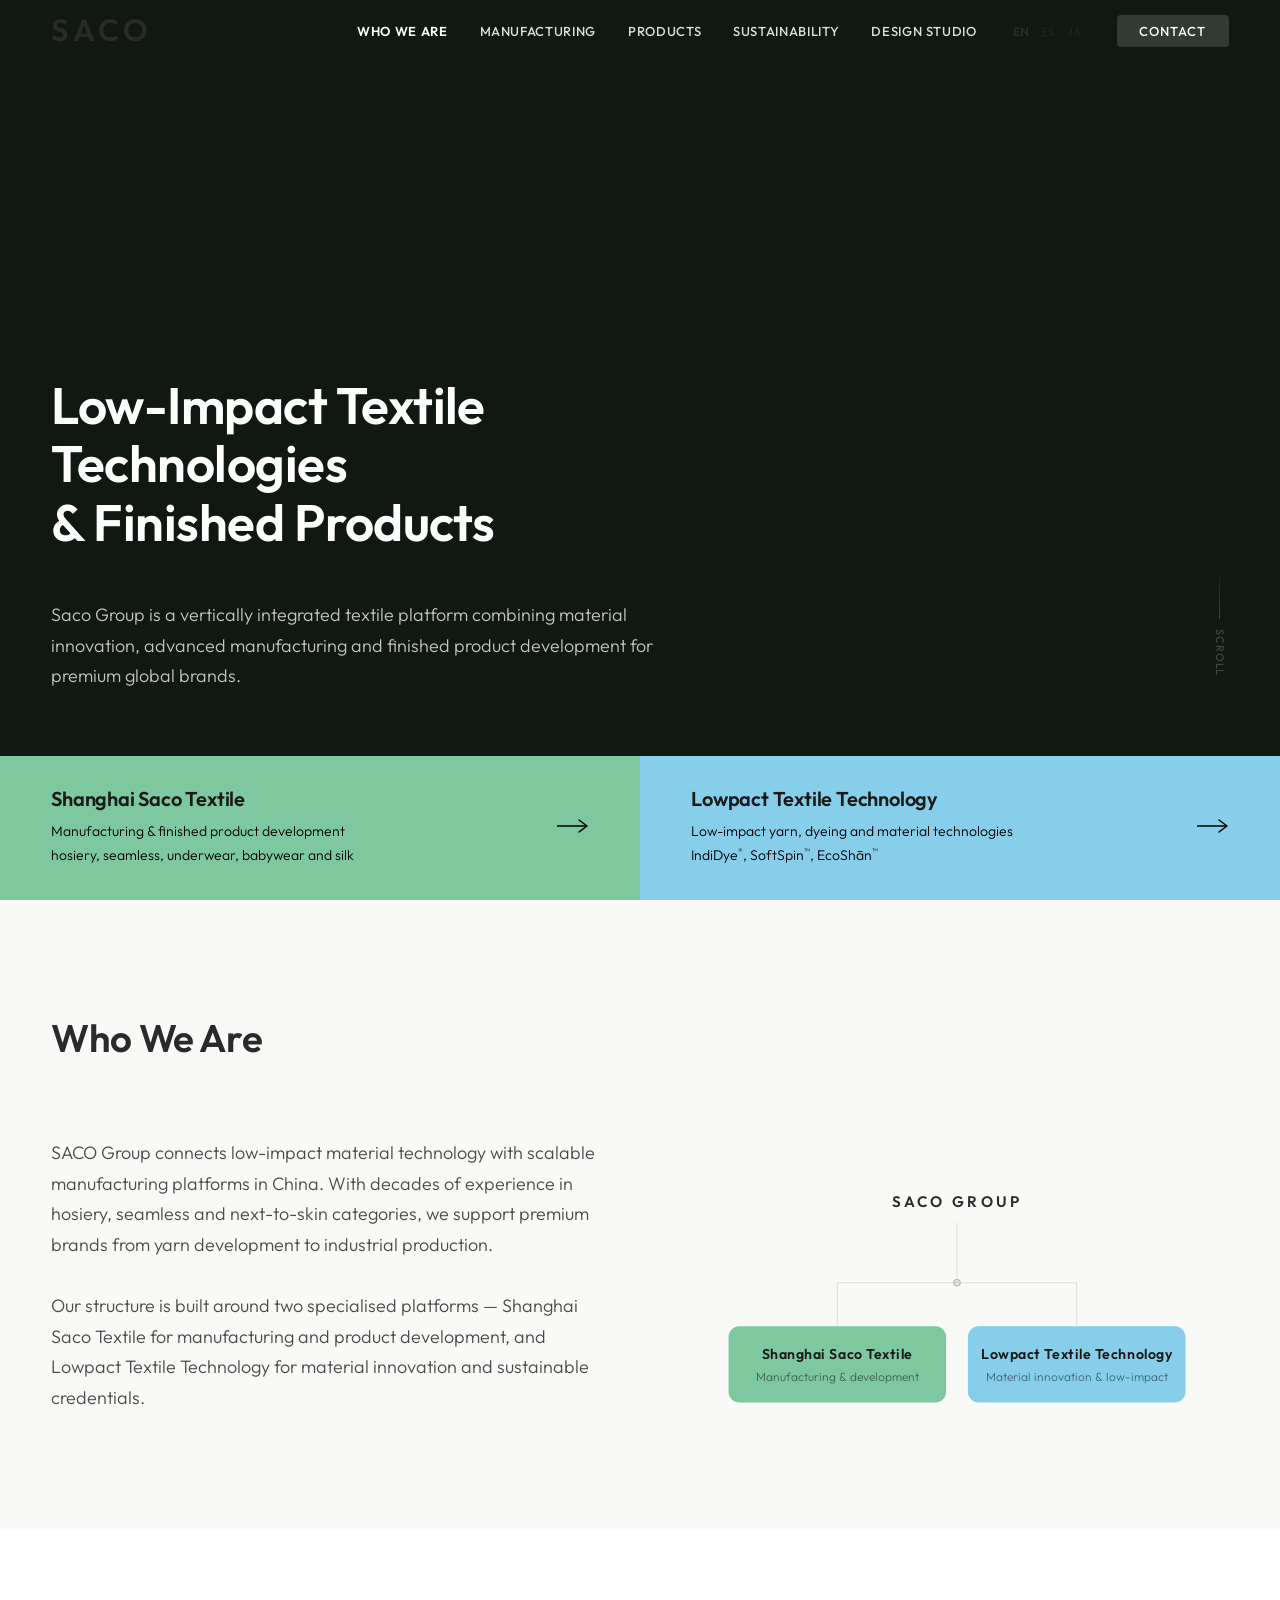
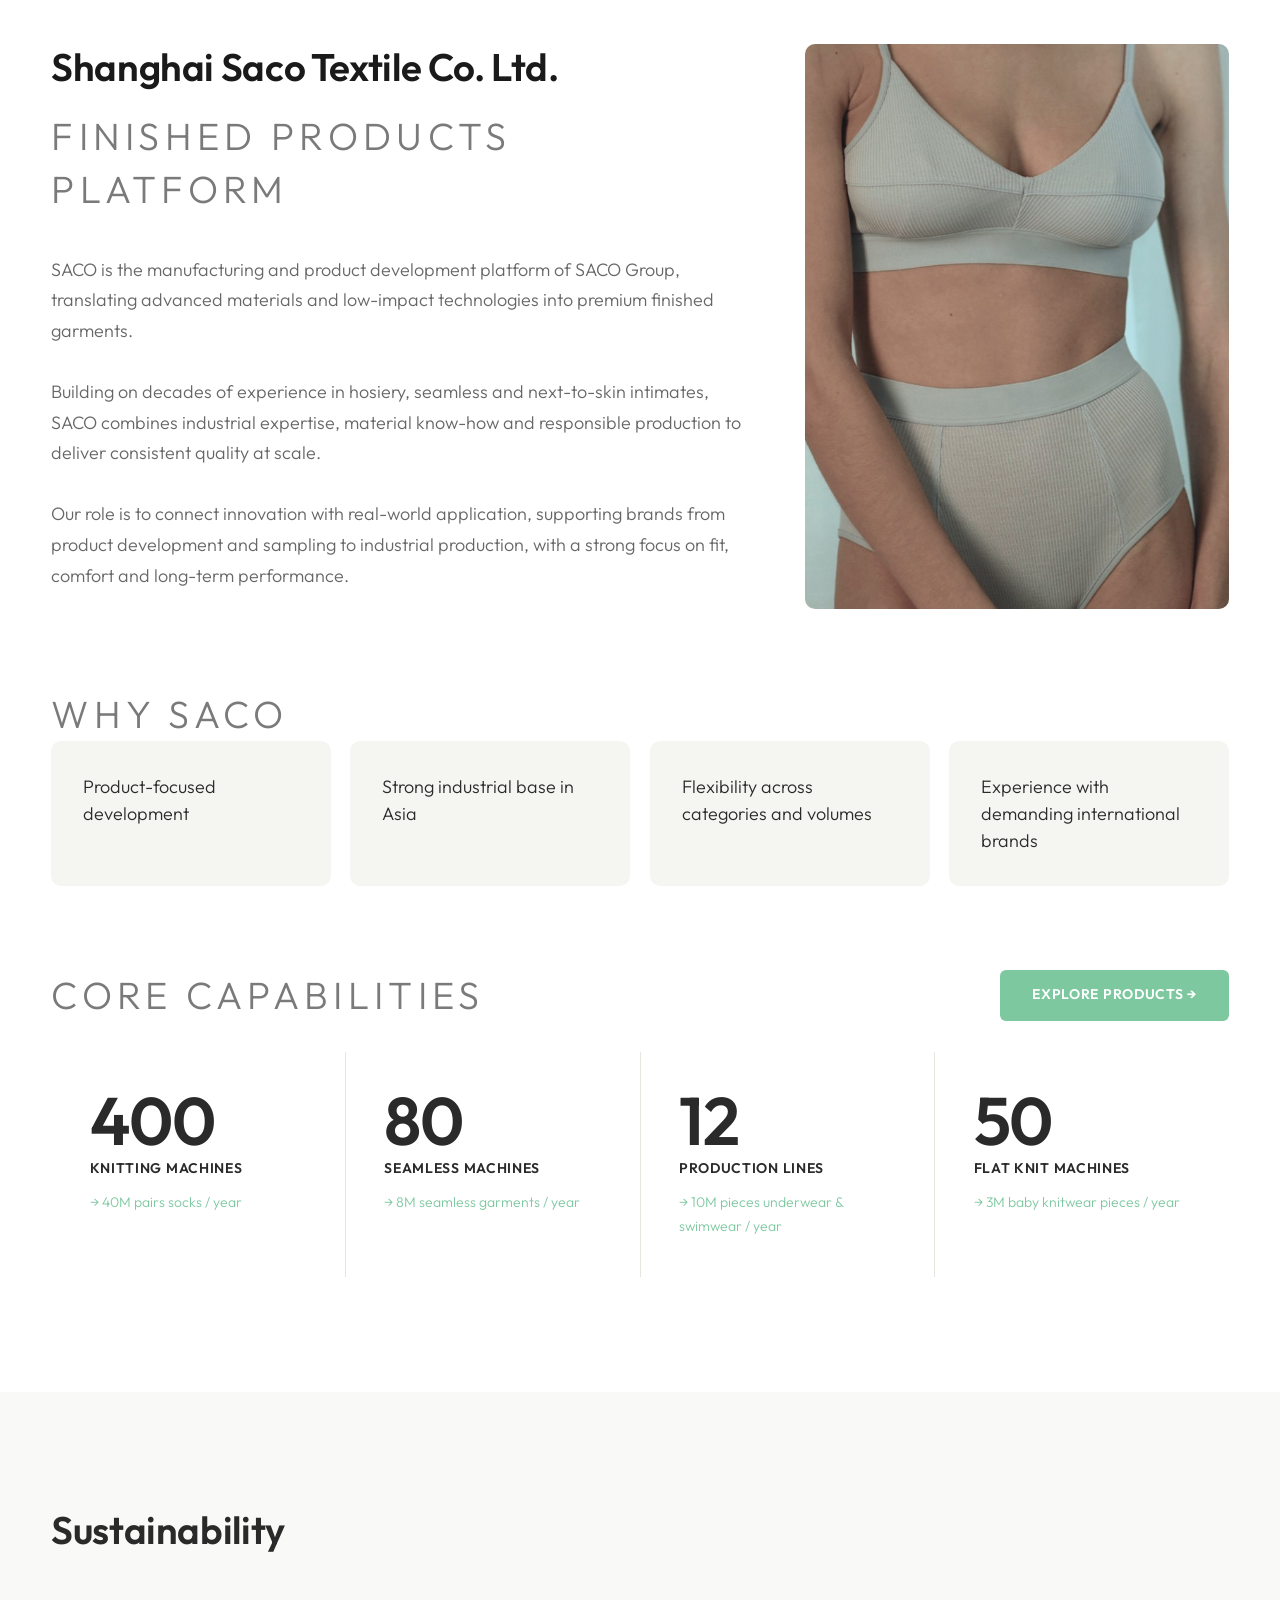
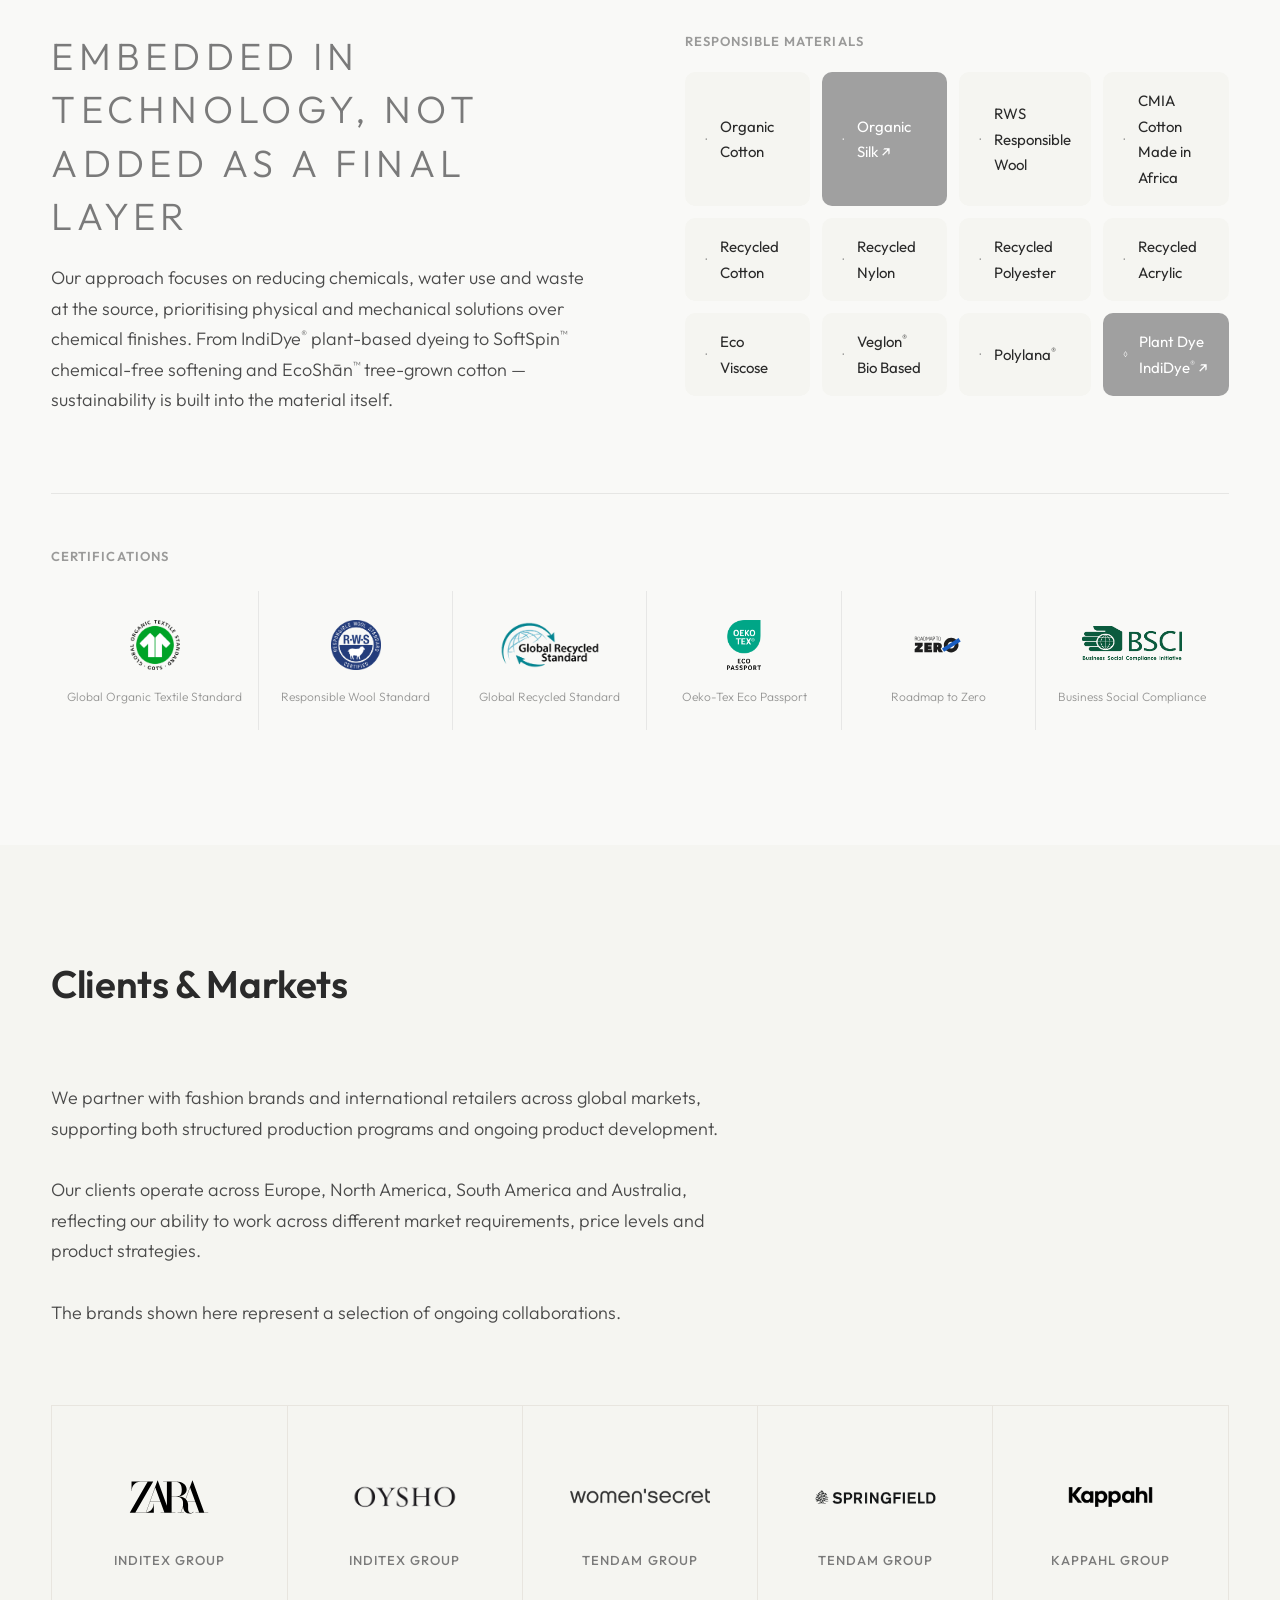
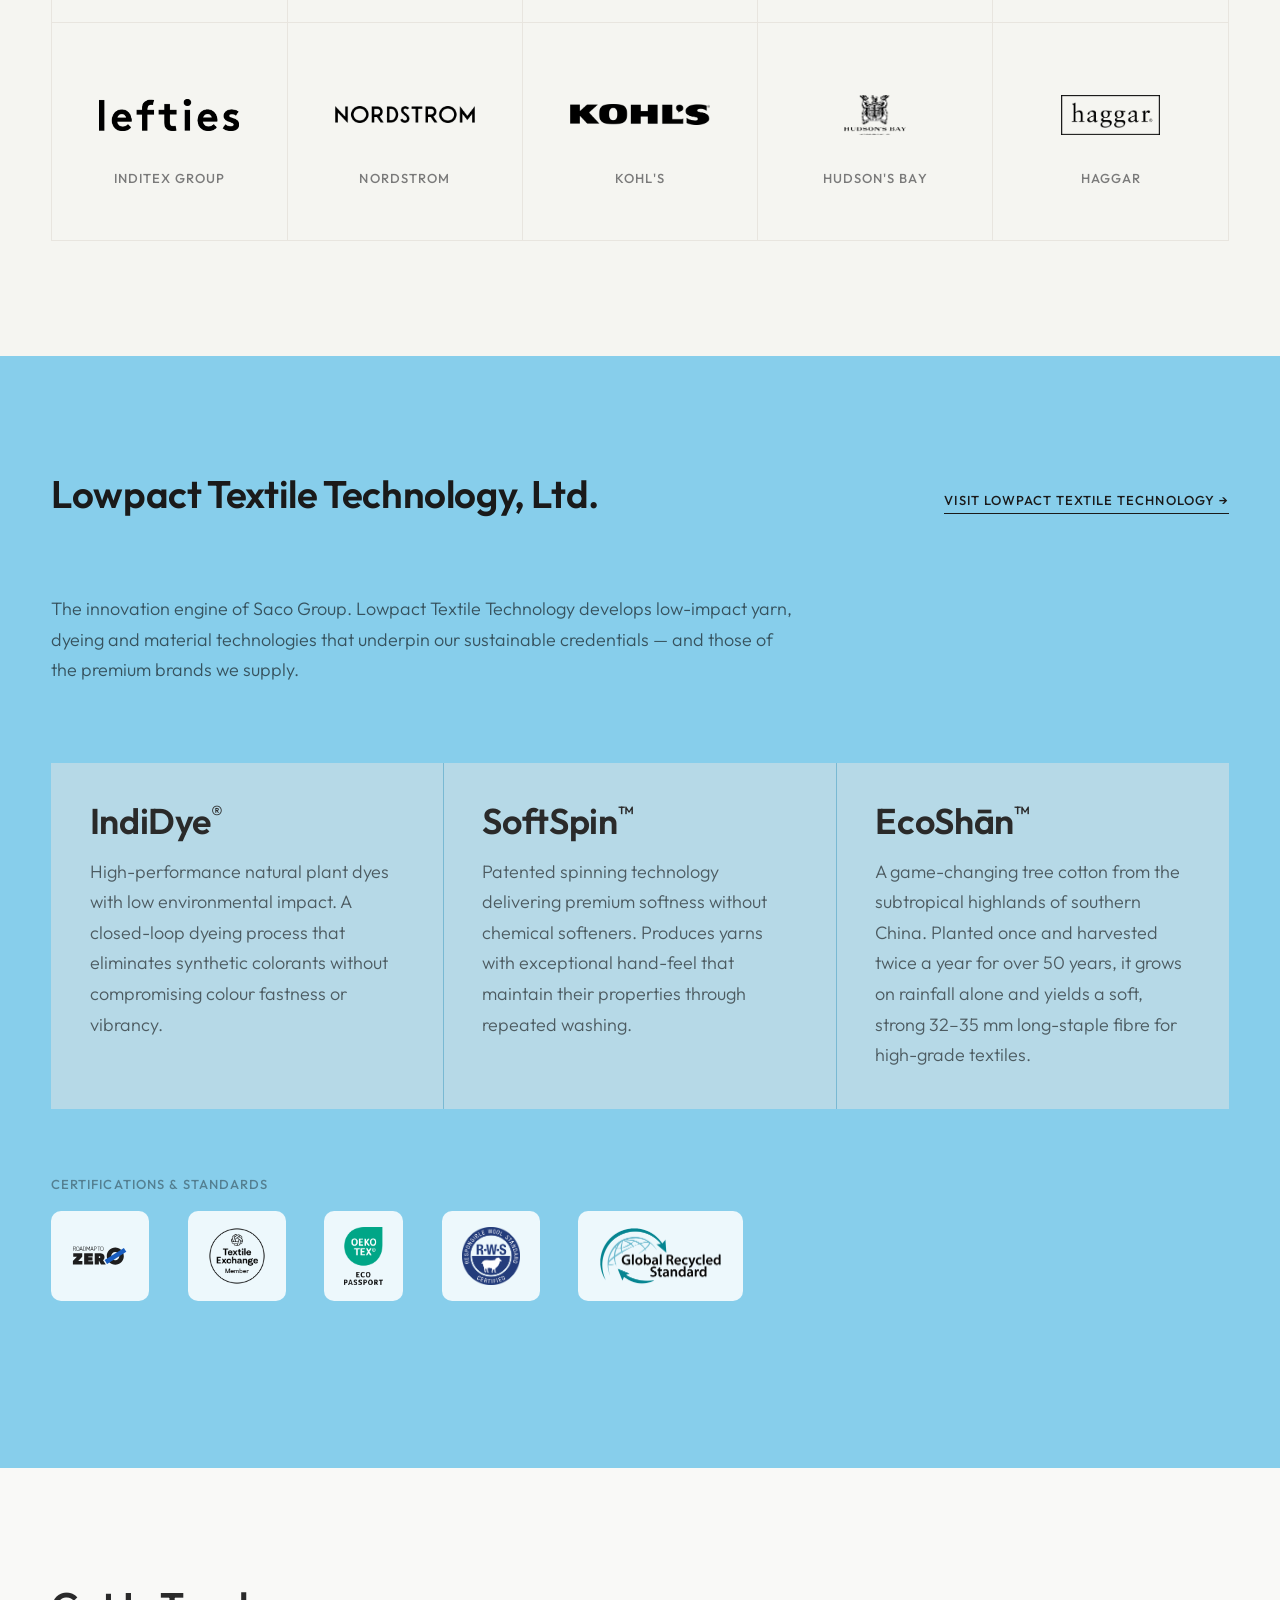
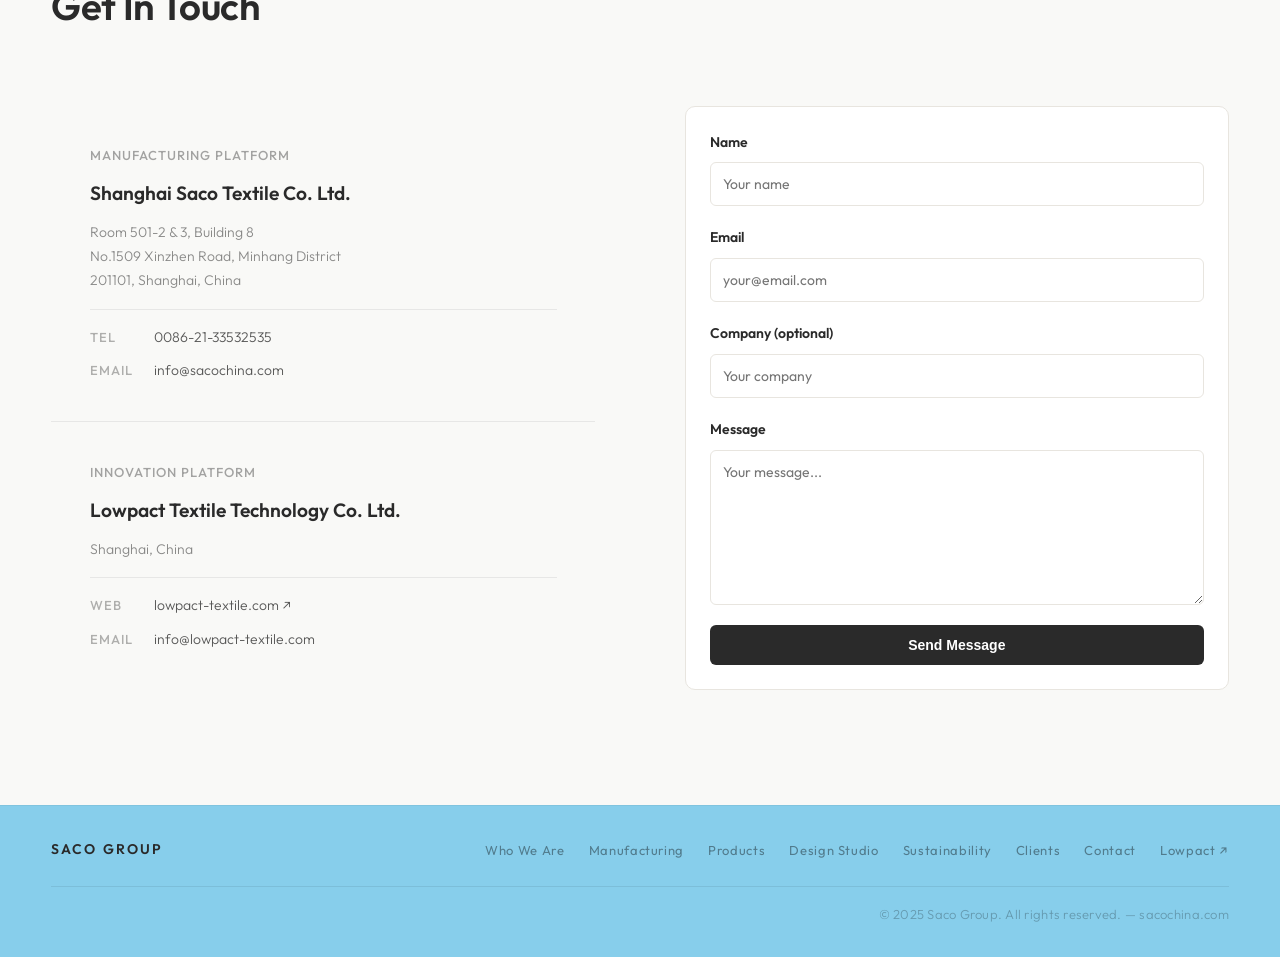
==== commit c08a989c: "Link Lowpact tech cards to their sections on lowpact-textile.com; remove recycled silk and GRS menti" ====
--- a/index.html
+++ b/index.html
@@ -272,7 +272,7 @@
             <div class="sustain-materials__title reveal reveal--delay-2" data-i18n="sustain-materials-title">Responsible Materials</div>
             <div class="mat-grid" id="mat-grid">
               <div class="mat-card"><span class="mat-card__icon">&bull;</span><span class="mat-card__name" data-i18n="mat-organic-cotton">Organic Cotton</span></div>
-              <a href="https://lowpact-textile.com" target="_blank" rel="noopener noreferrer" class="mat-card mat-card--dark"><span class="mat-card__icon">&bull;</span><span class="mat-card__name" data-i18n-html="mat-recycled-silk">Recycled &amp; Organic Silk &nearr;</span></a>
+              <a href="https://lowpact-textile.com" target="_blank" rel="noopener noreferrer" class="mat-card mat-card--dark"><span class="mat-card__icon">&bull;</span><span class="mat-card__name" data-i18n-html="mat-recycled-silk">Organic Silk &nearr;</span></a>
               <div class="mat-card"><span class="mat-card__icon">&bull;</span><span class="mat-card__name" data-i18n="mat-rws">RWS Responsible Wool</span></div>
               <div class="mat-card"><span class="mat-card__icon">&bull;</span><span class="mat-card__name" data-i18n="mat-cmia">CMIA Cotton Made in Africa</span></div>
               <div class="mat-card"><span class="mat-card__icon">&bull;</span><span class="mat-card__name" data-i18n="mat-recycled-cotton">Recycled Cotton</span></div>
@@ -402,18 +402,18 @@
         </p>
 
         <div class="tech-cards reveal reveal--delay-2">
-          <div class="tech-card">
+          <a href="https://lowpact-textile.com/#indidye" target="_blank" rel="noopener noreferrer" class="tech-card tech-card--link">
             <h3 class="tech-card__name" data-i18n-html="tech-indidye-name">IndiDye<sup>&reg;</sup></h3>
             <p class="tech-card__desc" data-i18n="tech-indidye-desc">High-performance natural plant dyes with low environmental impact. A closed-loop dyeing process that eliminates synthetic colorants without compromising colour fastness or vibrancy.</p>
-          </div>
-          <div class="tech-card">
+          </a>
+          <a href="https://lowpact-textile.com/#softspin" target="_blank" rel="noopener noreferrer" class="tech-card tech-card--link">
             <h3 class="tech-card__name" data-i18n-html="tech-softspin-name">SoftSpin<sup>&trade;</sup></h3>
             <p class="tech-card__desc" data-i18n="tech-softspin-desc">Patented spinning technology delivering premium softness without chemical softeners. Produces yarns with exceptional hand-feel that maintain their properties through repeated washing.</p>
-          </div>
-          <div class="tech-card">
+          </a>
+          <a href="https://lowpact-textile.com/#ecoshan" target="_blank" rel="noopener noreferrer" class="tech-card tech-card--link">
             <h3 class="tech-card__name" data-i18n-html="tech-ecoshan-name">EcoSh&#257;n<sup>&trade;</sup></h3>
             <p class="tech-card__desc" data-i18n="tech-ecoshan-desc">A game-changing tree cotton from the subtropical highlands of southern China. Planted once and harvested twice a year for over 50 years, it grows on rainfall alone and yields a soft, strong 32&ndash;35 mm long-staple fibre for high-grade textiles.</p>
-          </div>
+          </a>
         </div>
 
         <div class="lowpact-certs reveal reveal--delay-3">
--- a/style.css
+++ b/style.css
@@ -1140,6 +1140,7 @@
   transition: transform var(--slow);
 }
 .tech-card:hover::before { transform: scaleX(1); }
+.tech-card--link { display: block; color: inherit; text-decoration: none; }
 
 .tech-card__mark {
   font-family: var(--font-body);
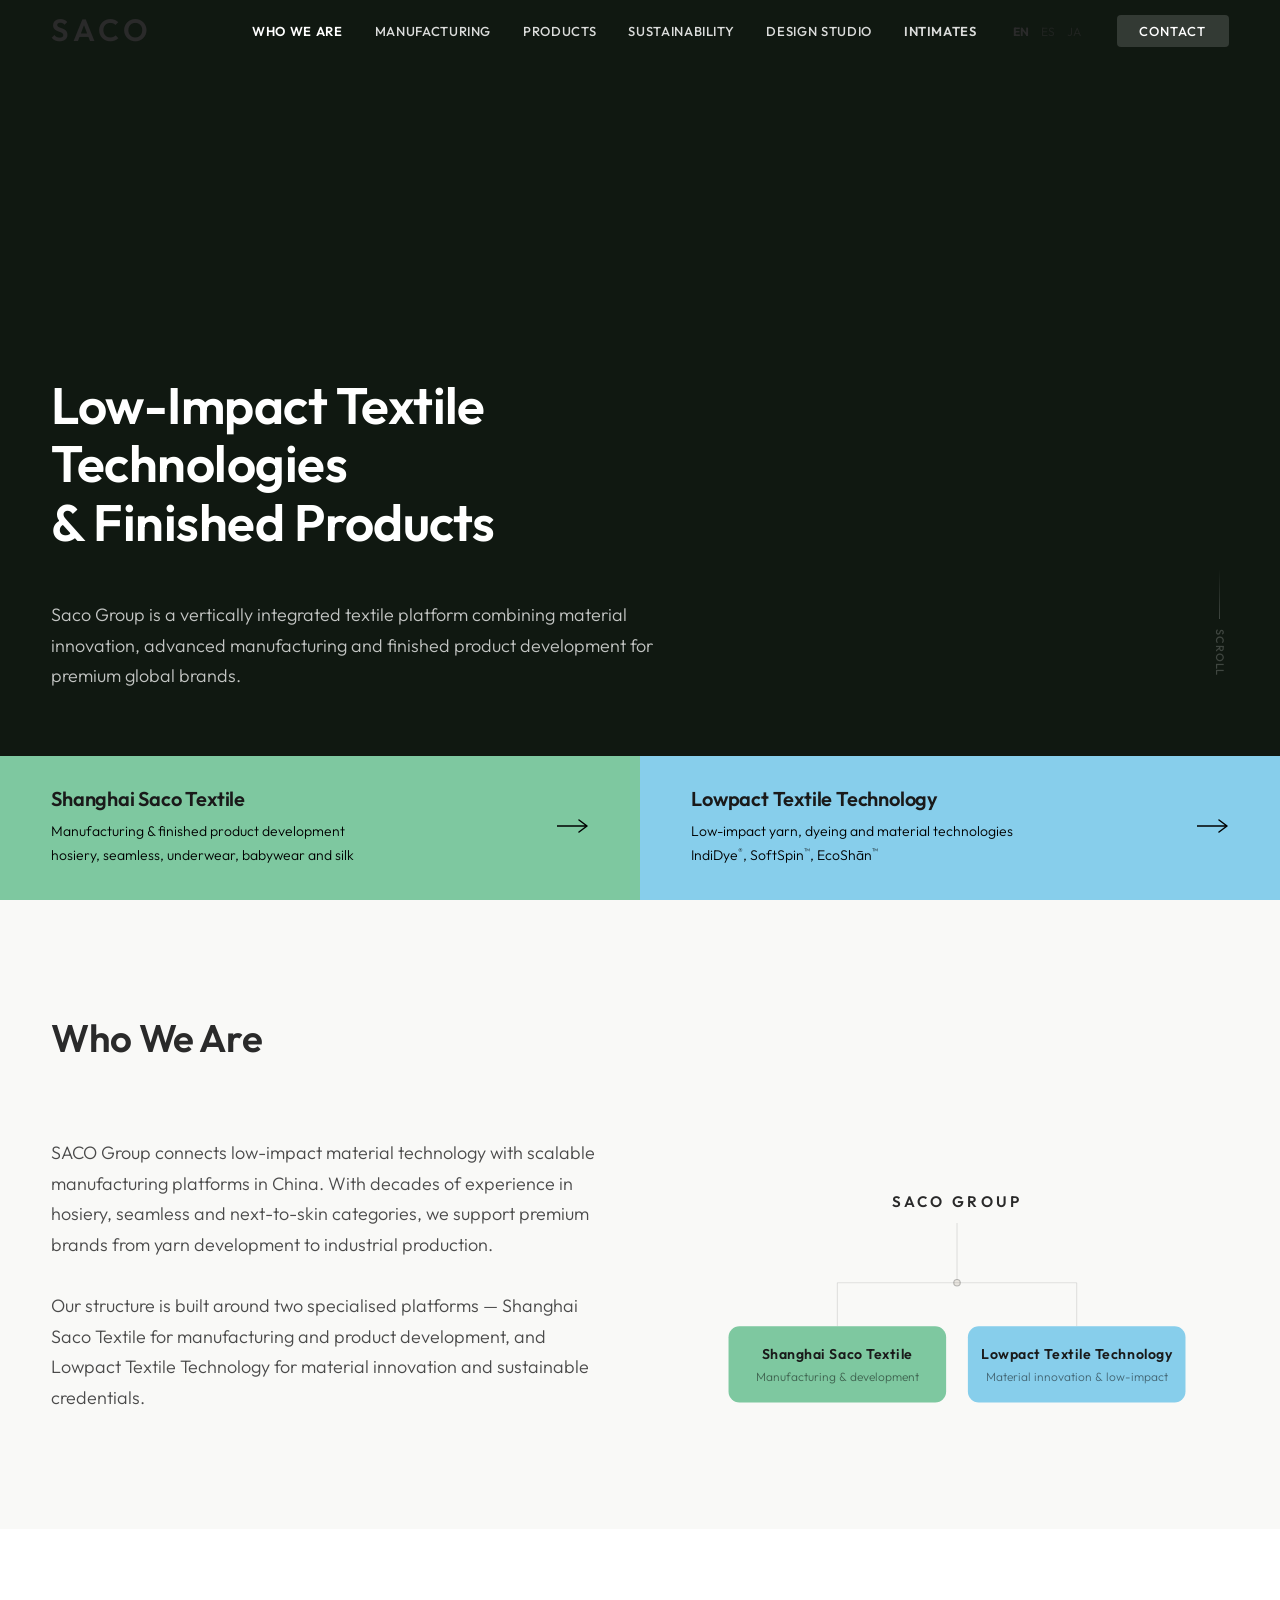
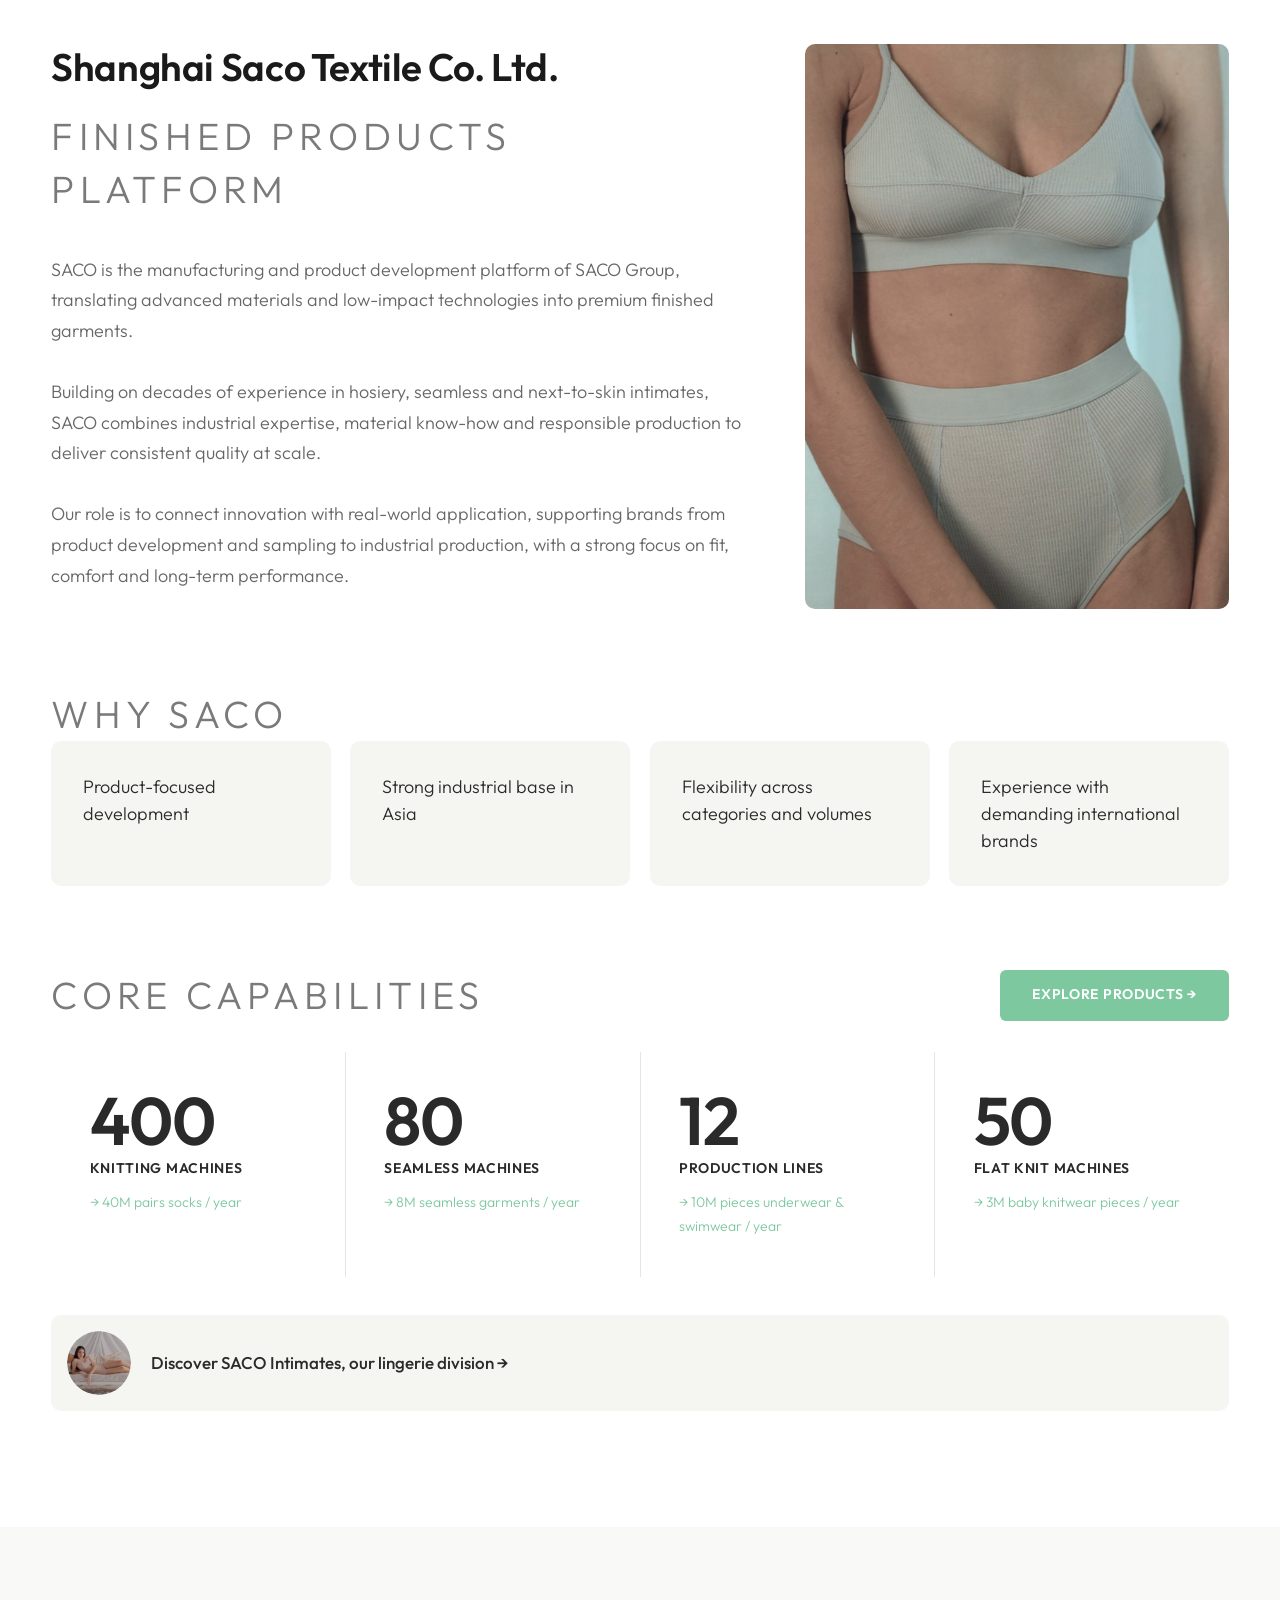
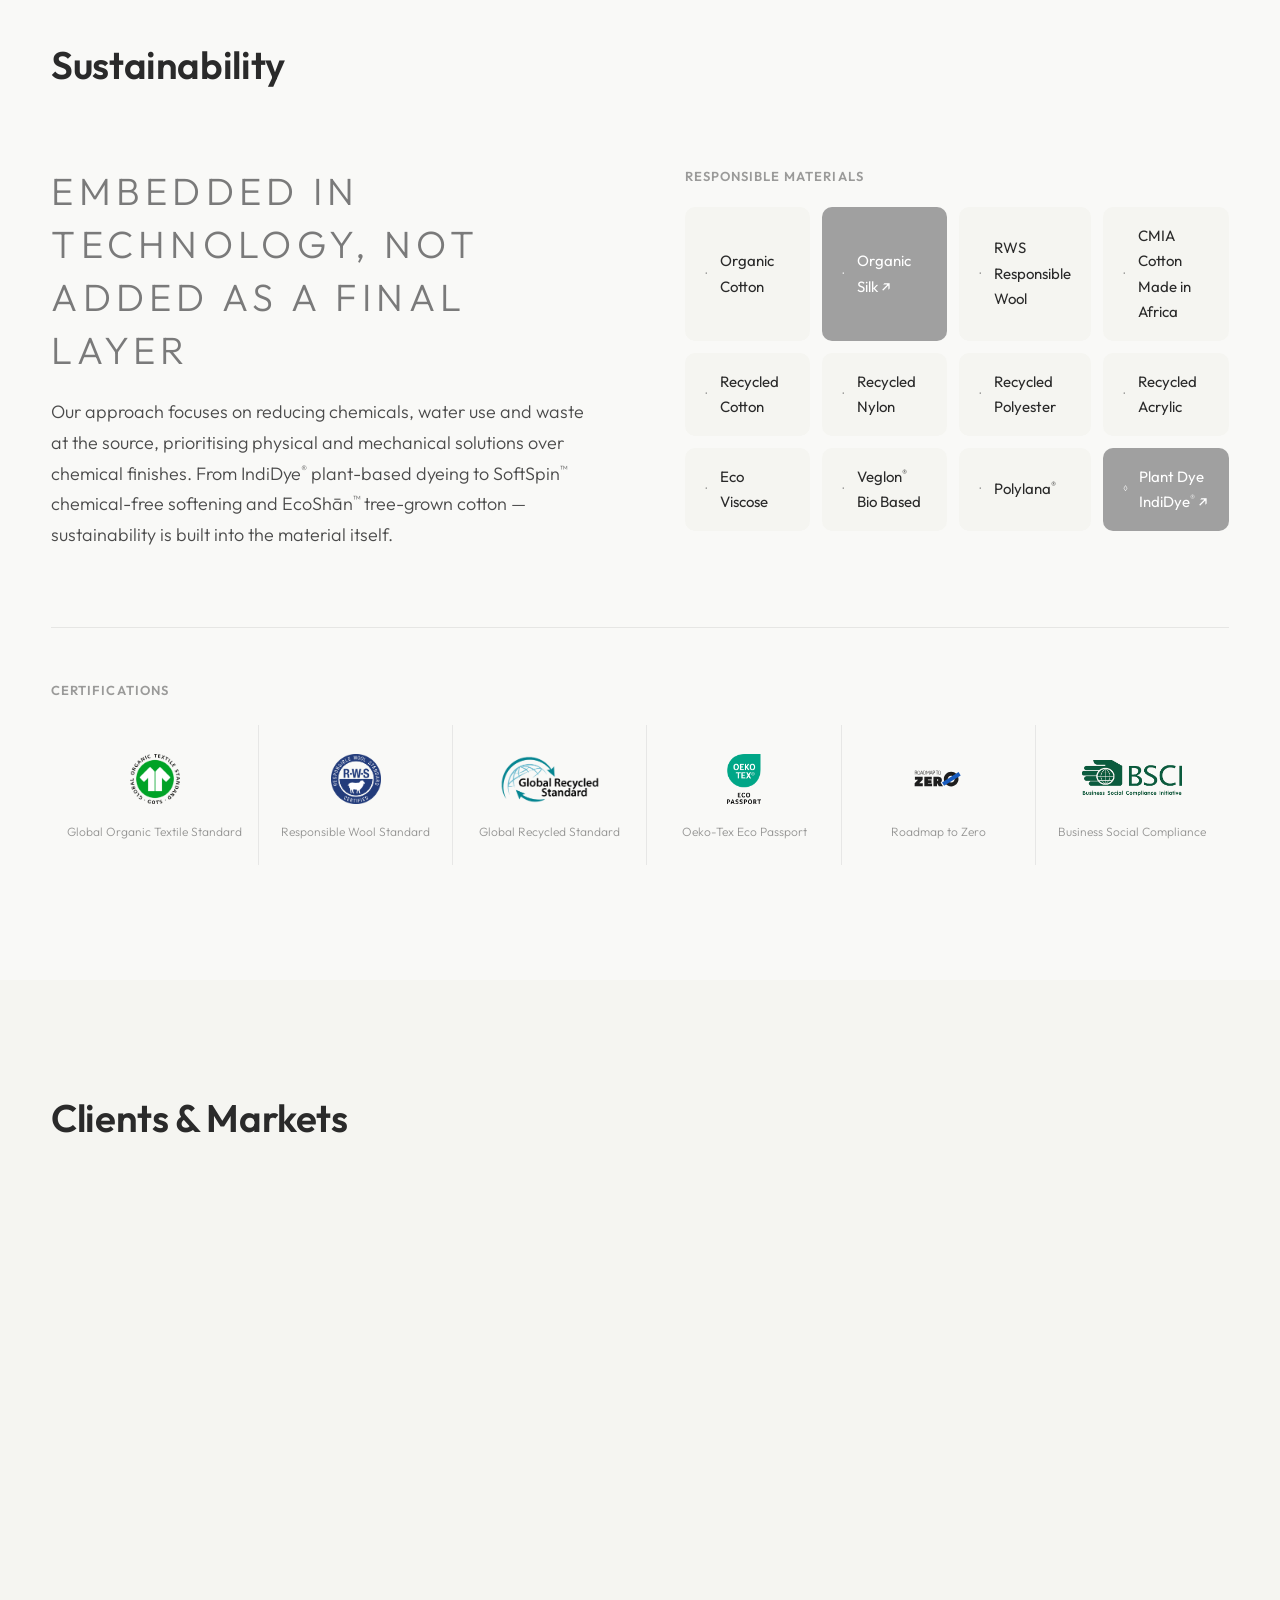
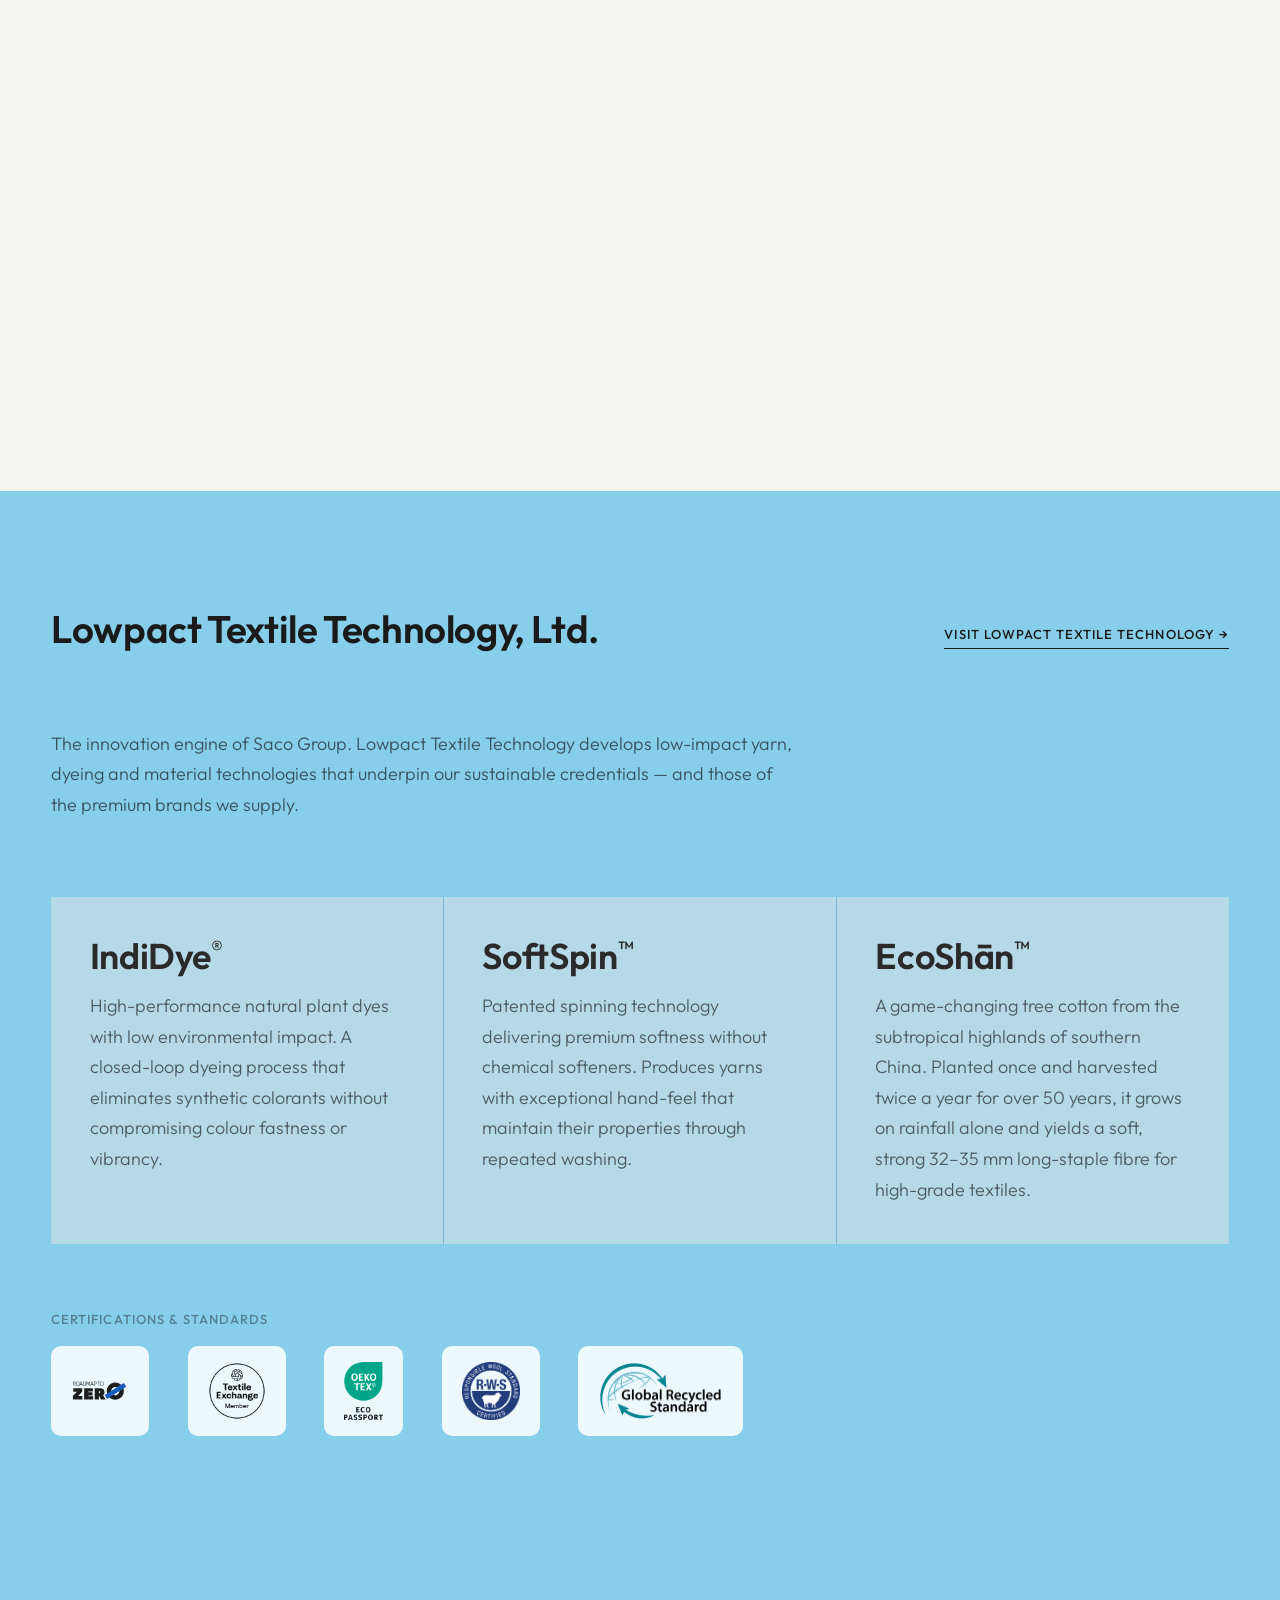
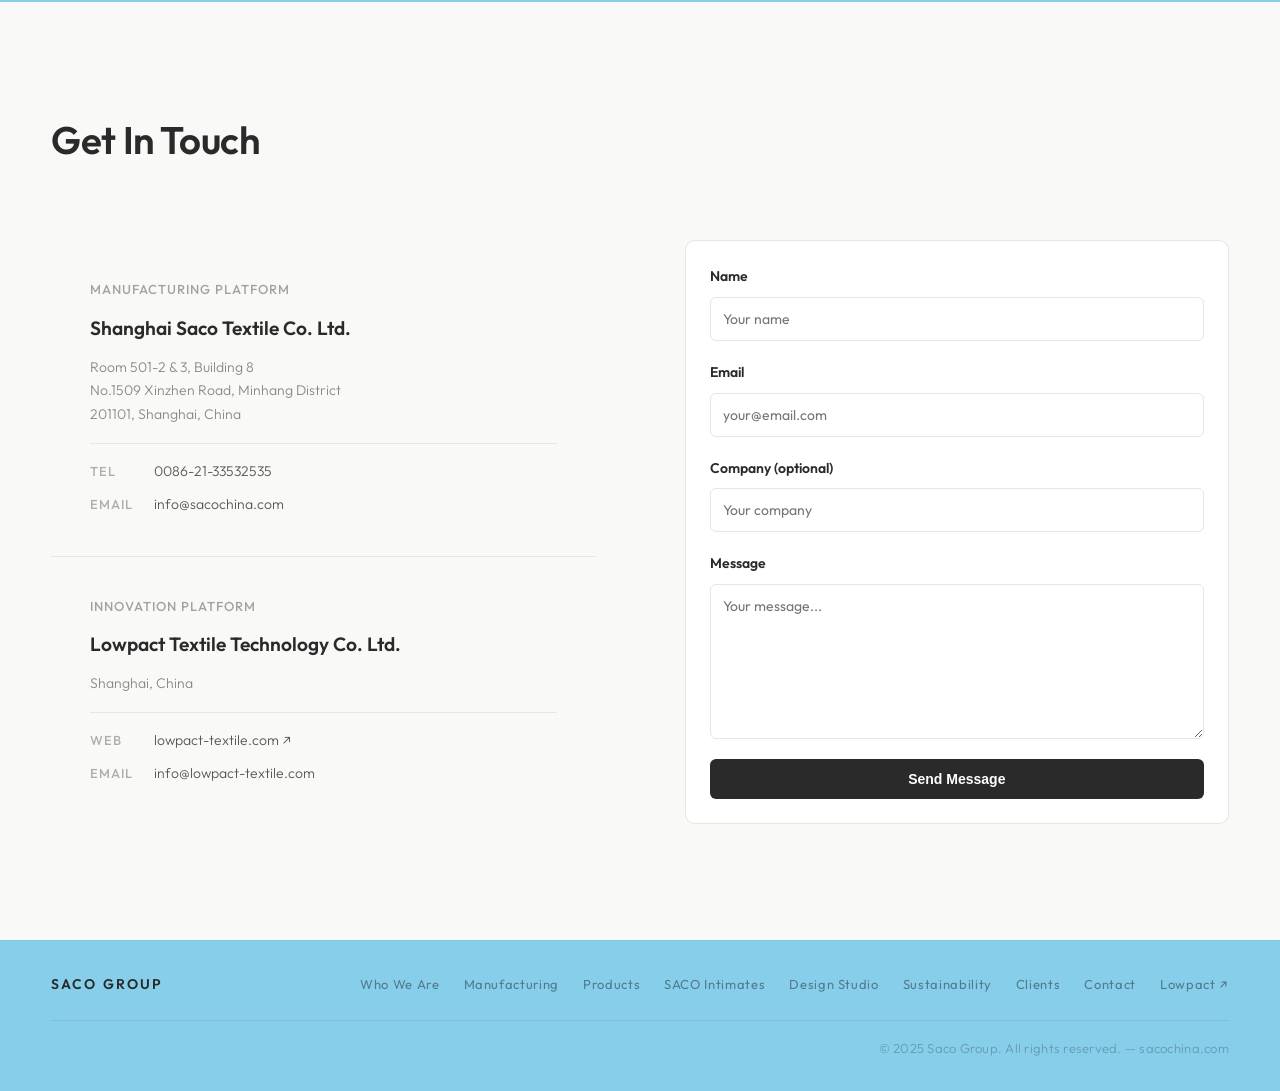
==== commit d35acef8: "Add SACO Intimates division page New intimates.html (lingerie and underwear division) built from the" ====
--- a/index.html
+++ b/index.html
@@ -68,6 +68,7 @@
         <li><a href="products.html"    class="nav__link" data-i18n="nav-products">Products</a></li>
         <li><a href="#sustainability" class="nav__link" data-i18n="nav-sustainability">Sustainability</a></li>
         <li><a href="studio.html"     class="nav__link" data-i18n="nav-studio">Design Studio</a></li>
+        <li><a href="intimates.html"            class="nav__link nav__link--division" data-i18n="nav-lingerie">Intimates</a></li>
         <li class="nav__lang-group">
           <button class="lang-btn" data-lang="en" style="background:none;border:none;font-family:inherit;font-size:12px;text-transform:uppercase;cursor:pointer;padding:2px 4px;color:inherit;font-weight:700;opacity:1;">EN</button>
           <button class="lang-btn" data-lang="es" style="background:none;border:none;font-family:inherit;font-size:12px;text-transform:uppercase;cursor:pointer;padding:2px 4px;color:inherit;font-weight:400;opacity:0.6;">ES</button>
@@ -245,6 +246,11 @@
             <span class="saco-stat__sub" data-i18n="stat-flatknit-sub">&rarr; 3M baby knitwear pieces / year</span>
           </div>
         </div>
+
+        <a href="intimates.html" class="int-promo reveal">
+          <img src="images/intimates/seamless.webp" alt="" class="int-promo__img" loading="lazy" decoding="async">
+          <span class="int-promo__text" data-i18n="int-saco-link">Discover SACO Intimates, our lingerie division &rarr;</span>
+        </a>
 
       </div>
     </section>
@@ -552,6 +558,7 @@
         <a href="#about" data-i18n="nav-who">Who We Are</a>
         <a href="manufacturing.html" data-i18n="nav-manufacturing">Manufacturing</a>
         <a href="products.html" data-i18n="nav-products">Products</a>
+        <a href="intimates.html" data-i18n="nav-intimates">SACO Intimates</a>
         <a href="studio.html" data-i18n="nav-studio">Design Studio</a>
         <a href="#sustainability" data-i18n="nav-sustainability">Sustainability</a>
 
@@ -576,6 +583,7 @@
         <a href="studio.html"     class="menu-overlay__link" data-num="04" data-i18n="nav-studio">Design Studio</a>
         <a href="#sustainability" class="menu-overlay__link" data-num="05" data-i18n="nav-sustainability">Sustainability</a>
         <a href="#clients"        class="menu-overlay__link" data-num="06" data-i18n-html="overlay-clients">Clients &amp; Markets</a>
+        <a href="intimates.html"          class="menu-overlay__link" data-num="07" data-i18n="nav-intimates">SACO Intimates</a>
       </nav>
       <div class="menu-overlay__footer">
         <a href="#contact" class="menu-overlay__cta">
--- a/style.css
+++ b/style.css
@@ -3142,3 +3142,182 @@
   .reveal { opacity: 1; transform: none; }
   * { background: white !important; color: black !important; }
 }
+
+/* ===== SACO INTIMATES (intimates.html) ===== */
+.int-cats {
+  display: grid;
+  grid-template-columns: repeat(3, 1fr);
+  gap: clamp(0.75rem, 1.5vw, 1.25rem);
+}
+.int-cat {
+  background: var(--c-stone);
+  border-radius: 10px;
+  padding: clamp(1.5rem, 2.5vw, 2rem);
+  display: flex;
+  flex-direction: column;
+  align-items: center;
+  text-align: center;
+  gap: 0.5rem;
+  transition: transform var(--base), box-shadow var(--base);
+}
+.int-cat:hover {
+  transform: translateY(-4px);
+  box-shadow: 0 8px 24px rgba(0,0,0,0.08);
+}
+.int-cat__img {
+  width: clamp(120px, 12vw, 160px);
+  aspect-ratio: 1;
+  object-fit: cover;
+  border-radius: 50%;
+  margin-bottom: 0.75rem;
+}
+.int-cat__title {
+  font-family: var(--font-display);
+  font-size: var(--t-card);
+  font-weight: 600;
+  color: var(--c-text);
+}
+.int-cat__desc {
+  font-size: 15px;
+  font-weight: 300;
+  color: var(--c-text-sec);
+  line-height: 1.6;
+  max-width: 32ch;
+}
+
+.int-factories {
+  display: grid;
+  grid-template-columns: 1fr 1fr;
+  gap: clamp(0.75rem, 1.5vw, 1.25rem);
+}
+.int-factory {
+  background: var(--c-stone);
+  border-radius: 10px;
+  padding: clamp(1.5rem, 3vw, 2.5rem);
+  border-top: 3px solid var(--c-gold);
+}
+.int-factory__name {
+  font-family: var(--font-display);
+  font-size: var(--t-mid);
+  font-weight: 600;
+  color: var(--c-text);
+  line-height: 1.2;
+}
+.int-factory__main {
+  font-size: 15px;
+  color: var(--c-text-mut);
+  margin-bottom: 1.25rem;
+}
+.int-factory__specs {
+  display: grid;
+  grid-template-columns: repeat(3, 1fr);
+  gap: 1rem;
+}
+.int-factory__specs dt {
+  font-size: 12px;
+  font-weight: 500;
+  letter-spacing: 0.08em;
+  text-transform: uppercase;
+  color: var(--c-text-mut);
+}
+.int-factory__specs dd {
+  font-family: var(--font-display);
+  font-size: clamp(1.25rem, 2vw, 1.6rem);
+  font-weight: 600;
+  color: var(--c-text);
+}
+
+.int-certs.certs-grid { grid-template-columns: repeat(7, minmax(0, 1fr)); }
+.int-certs .cert-item { padding: 1.25rem 0.5rem; min-width: 0; }
+.int-certs .cert-item__name { font-size: 11px; overflow-wrap: anywhere; }
+.int-certs .cert-item { background: #ffffff; }
+.int-certs .cert-item__logo { max-height: 56px; width: auto; object-fit: contain; }
+
+.nav__link--division { font-weight: 600; }
+
+.int-clients { grid-template-columns: repeat(5, 1fr); }
+
+.int-cta {
+  display: flex;
+  justify-content: center;
+  margin-top: clamp(2rem, 4vw, 3rem);
+}
+
+@media (max-width: 900px) {
+  .int-cats { grid-template-columns: 1fr 1fr; }
+  .int-factories { grid-template-columns: 1fr; }
+  .int-clients { grid-template-columns: repeat(3, 1fr); }
+}
+@media (max-width: 560px) {
+  .int-cats { grid-template-columns: 1fr; }
+  .int-factory__specs { grid-template-columns: 1fr 1fr; }
+  .int-clients { grid-template-columns: 1fr 1fr; }
+}
+
+.int-promo {
+  display: flex;
+  align-items: center;
+  gap: 1.25rem;
+  margin-top: clamp(1.5rem, 3vw, 2.5rem);
+  padding: 1rem 1.5rem 1rem 1rem;
+  background: var(--c-stone);
+  border-radius: 10px;
+  transition: transform var(--base), box-shadow var(--base), background var(--base);
+}
+.int-promo:hover {
+  background: #fff;
+  transform: translateY(-2px);
+  box-shadow: 0 8px 24px rgba(0,0,0,0.08);
+}
+.int-promo__img {
+  width: 64px; height: 64px;
+  border-radius: 50%;
+  object-fit: cover;
+  flex-shrink: 0;
+}
+.int-promo__text {
+  font-size: 17px;
+  font-weight: 500;
+  color: var(--c-text);
+}
+.mfg-hero__card + .mfg-hero__card { margin-left: 0.75rem; }
+@media (max-width: 768px) { .mfg-hero__card + .mfg-hero__card { margin-left: 0; } }
+
+.prod-division-link {
+  display: inline-flex;
+  align-items: center;
+  gap: 0.6rem;
+  align-self: flex-start;
+  margin-top: 1.5rem;
+  padding: 0.95rem 2rem;
+  background: var(--c-green);
+  border-radius: 6px;
+  font-family: var(--font-body);
+  font-size: 14px;
+  font-weight: 600;
+  letter-spacing: 0.05em;
+  text-transform: uppercase;
+  color: #ffffff;
+  box-shadow: 0 4px 14px rgba(126,200,160,0.35);
+  transition: background var(--fast), transform var(--base), box-shadow var(--base);
+}
+.prod-division-link:hover {
+  background: #6bb88d;
+  transform: translateY(-2px);
+  box-shadow: 0 8px 22px rgba(126,200,160,0.45);
+}
+
+@media (max-width: 1100px) {
+  .int-certs.certs-grid { grid-template-columns: repeat(4, minmax(0, 1fr)); }
+}
+@media (max-width: 560px) {
+  .int-certs.certs-grid { grid-template-columns: repeat(2, minmax(0, 1fr)); }
+}
+
+/* Nav fits on one line on mid-size screens (extra Lingerie Division item) */
+.nav__links .nav__link { white-space: nowrap; }
+@media (min-width: 901px) and (max-width: 1200px) {
+  .nav__links { gap: 14px; }
+  .nav__links .nav__link { font-size: 11px; letter-spacing: 0.04em; }
+  .nav__lang-group { margin-left: 2px; }
+}
